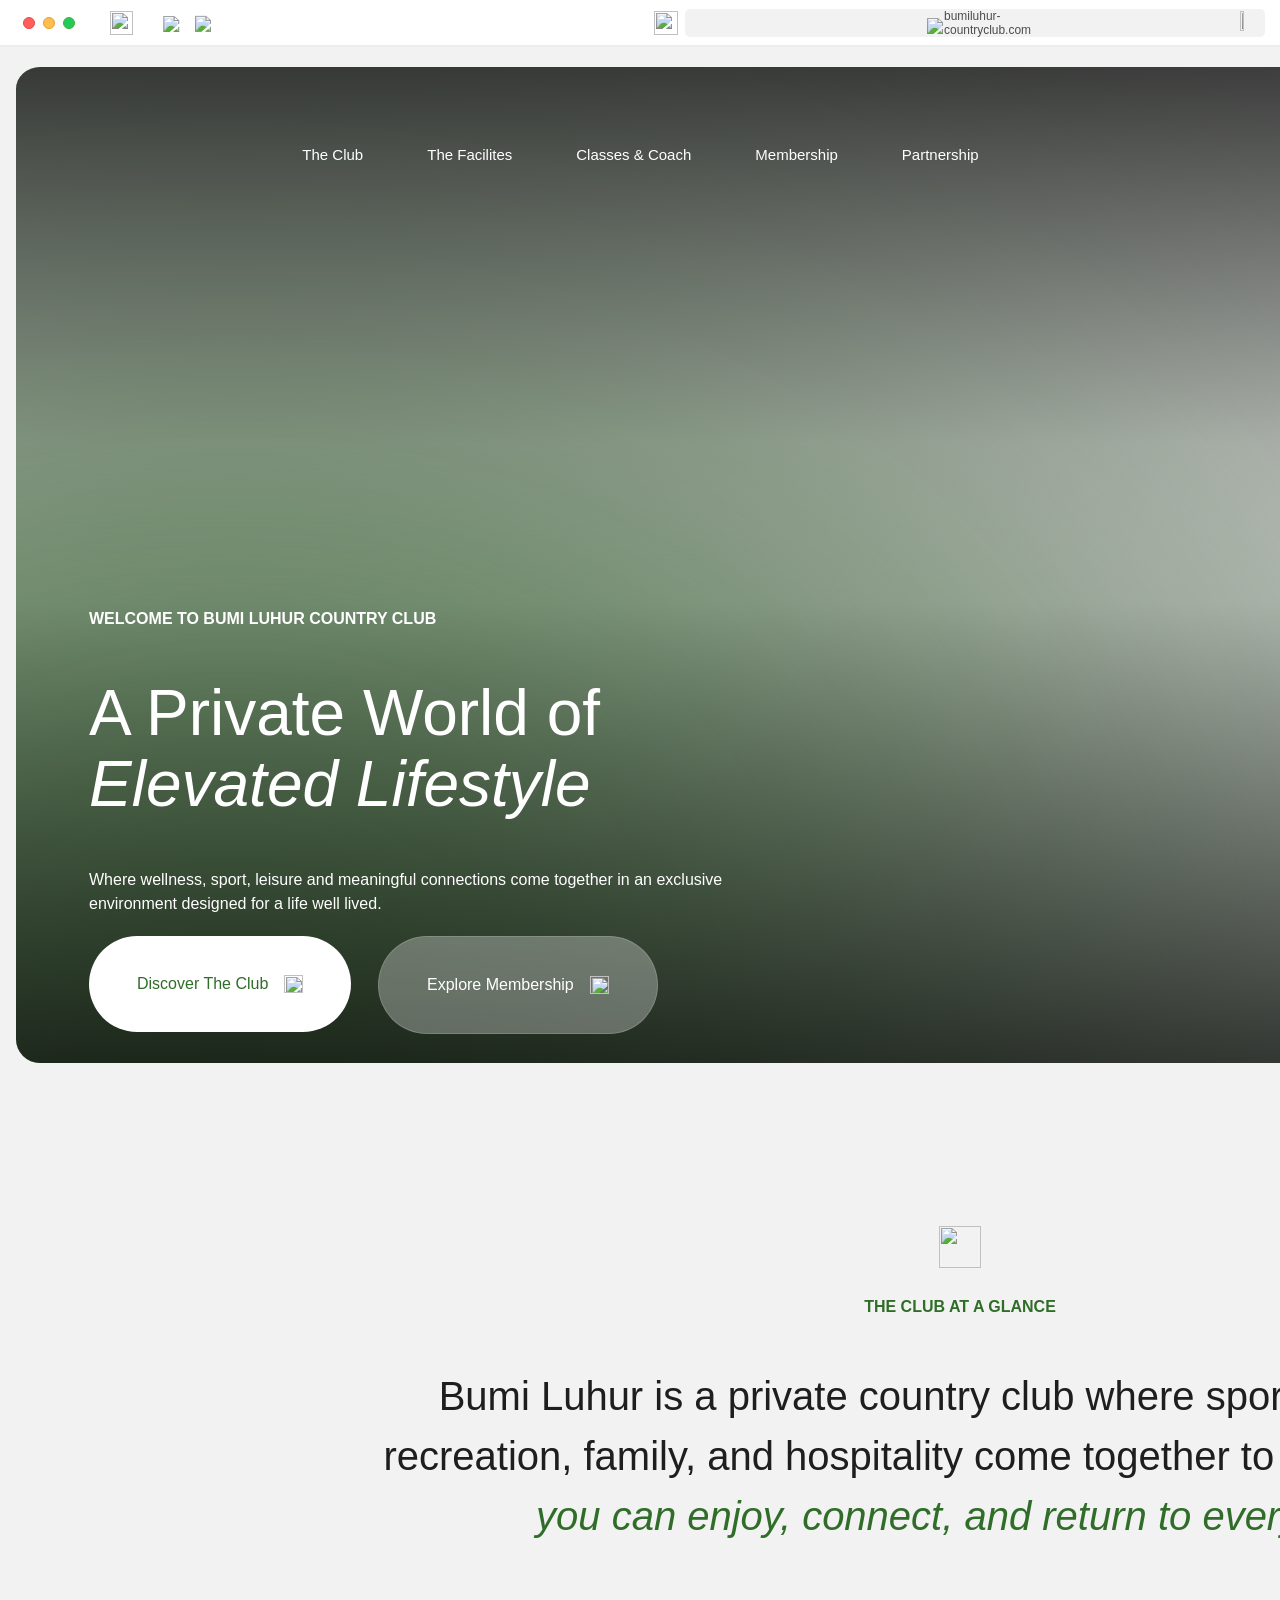
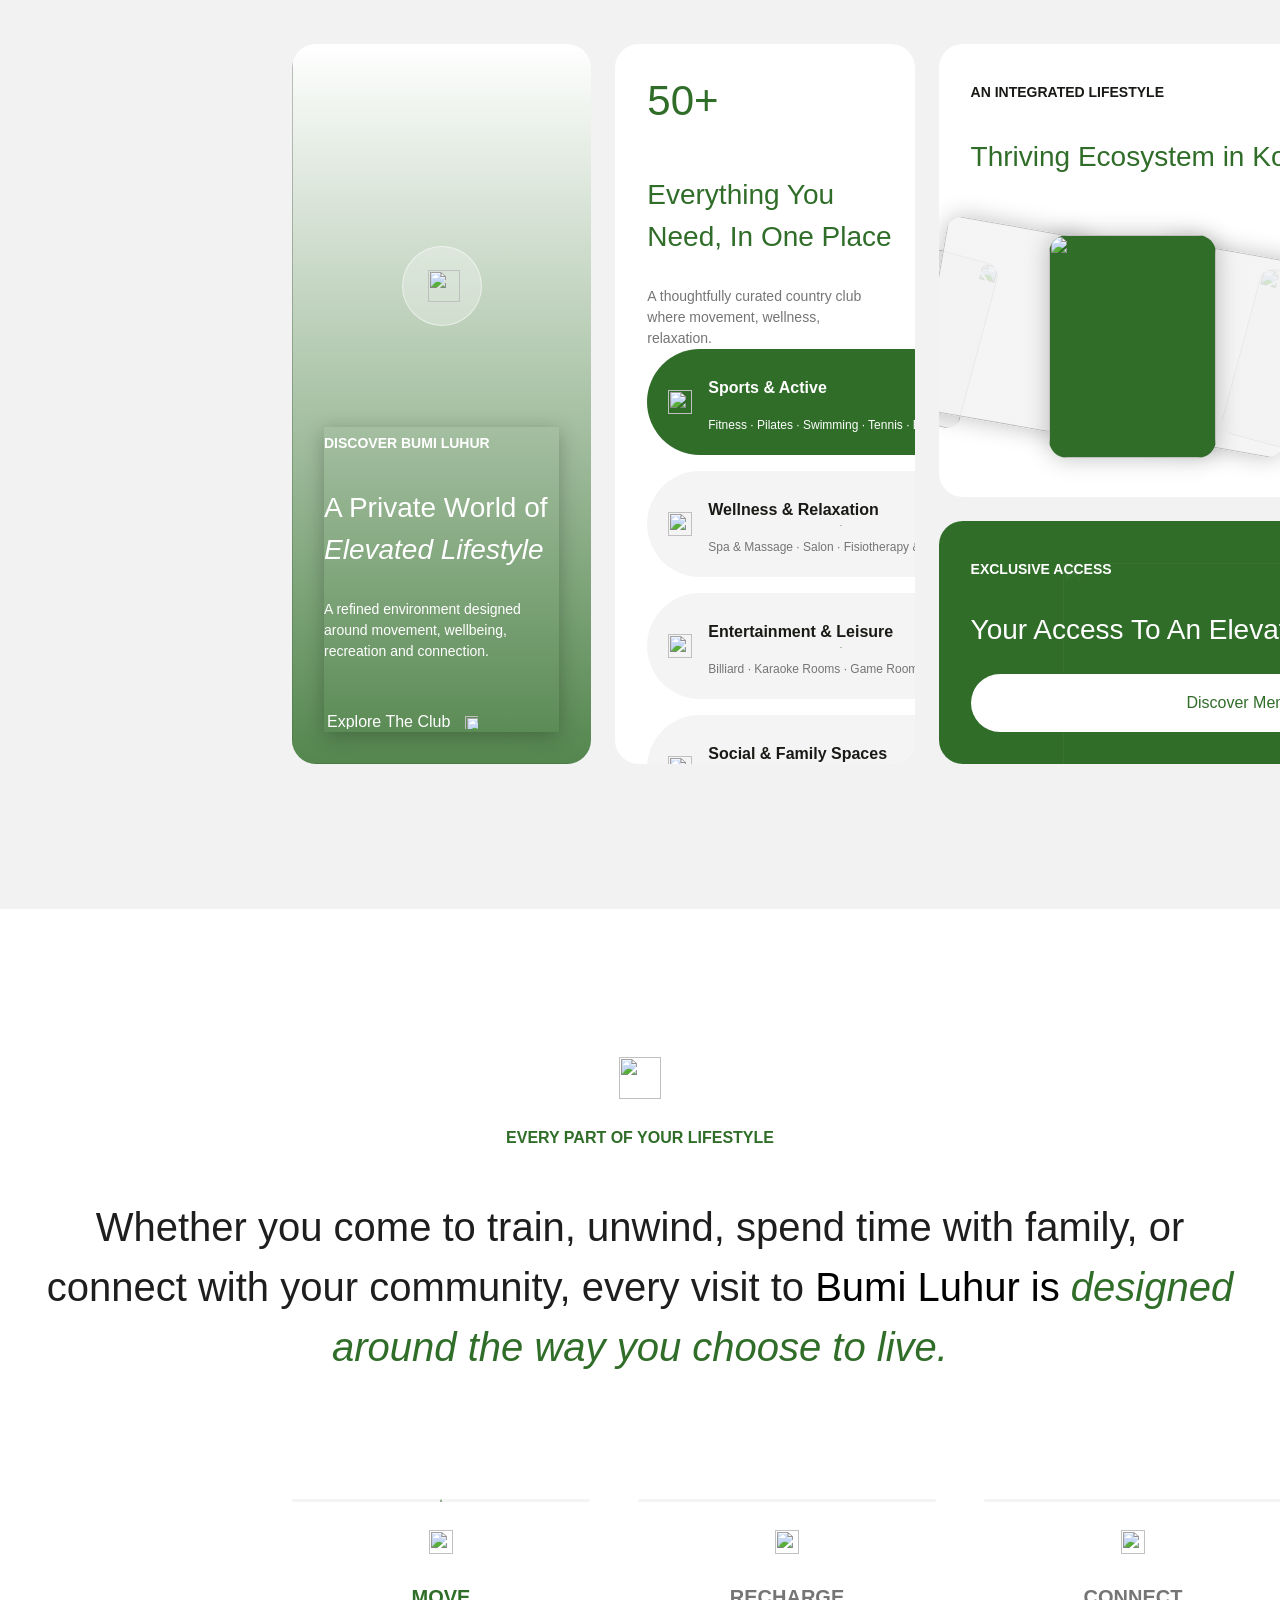
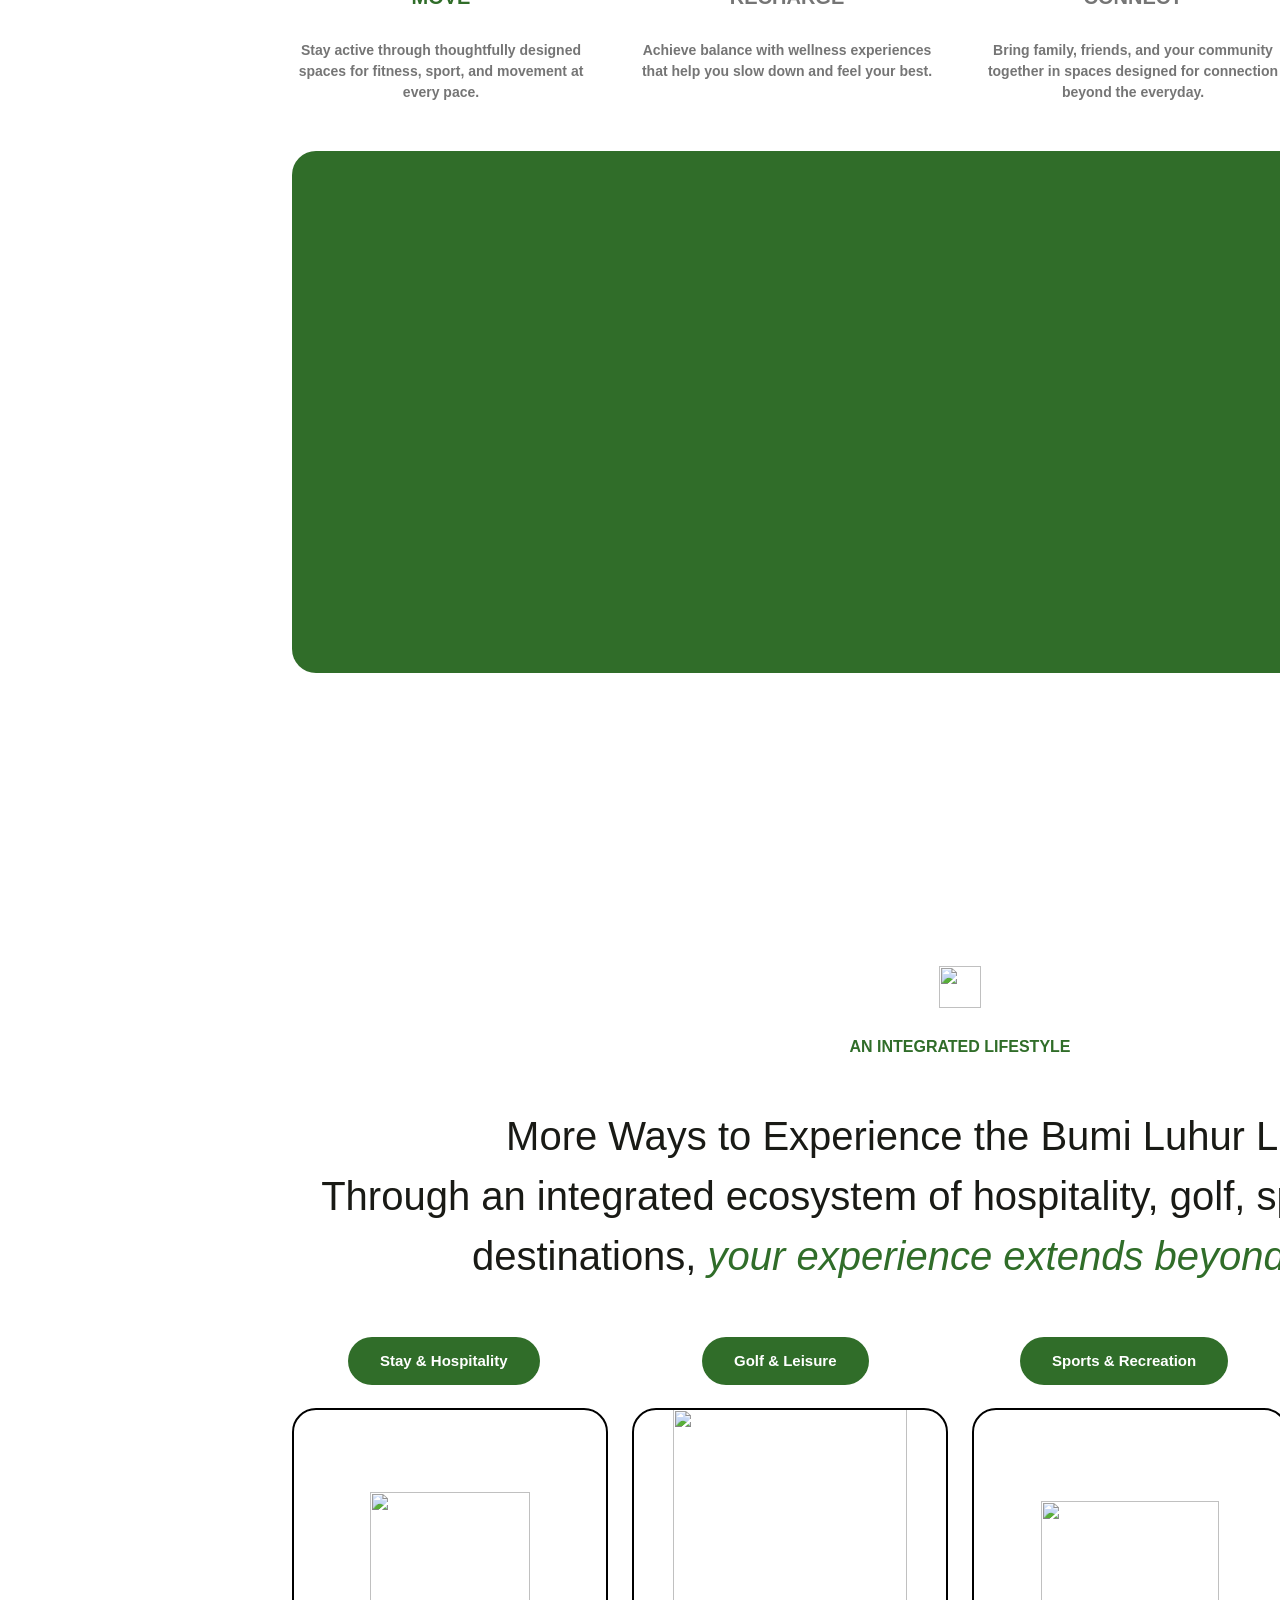
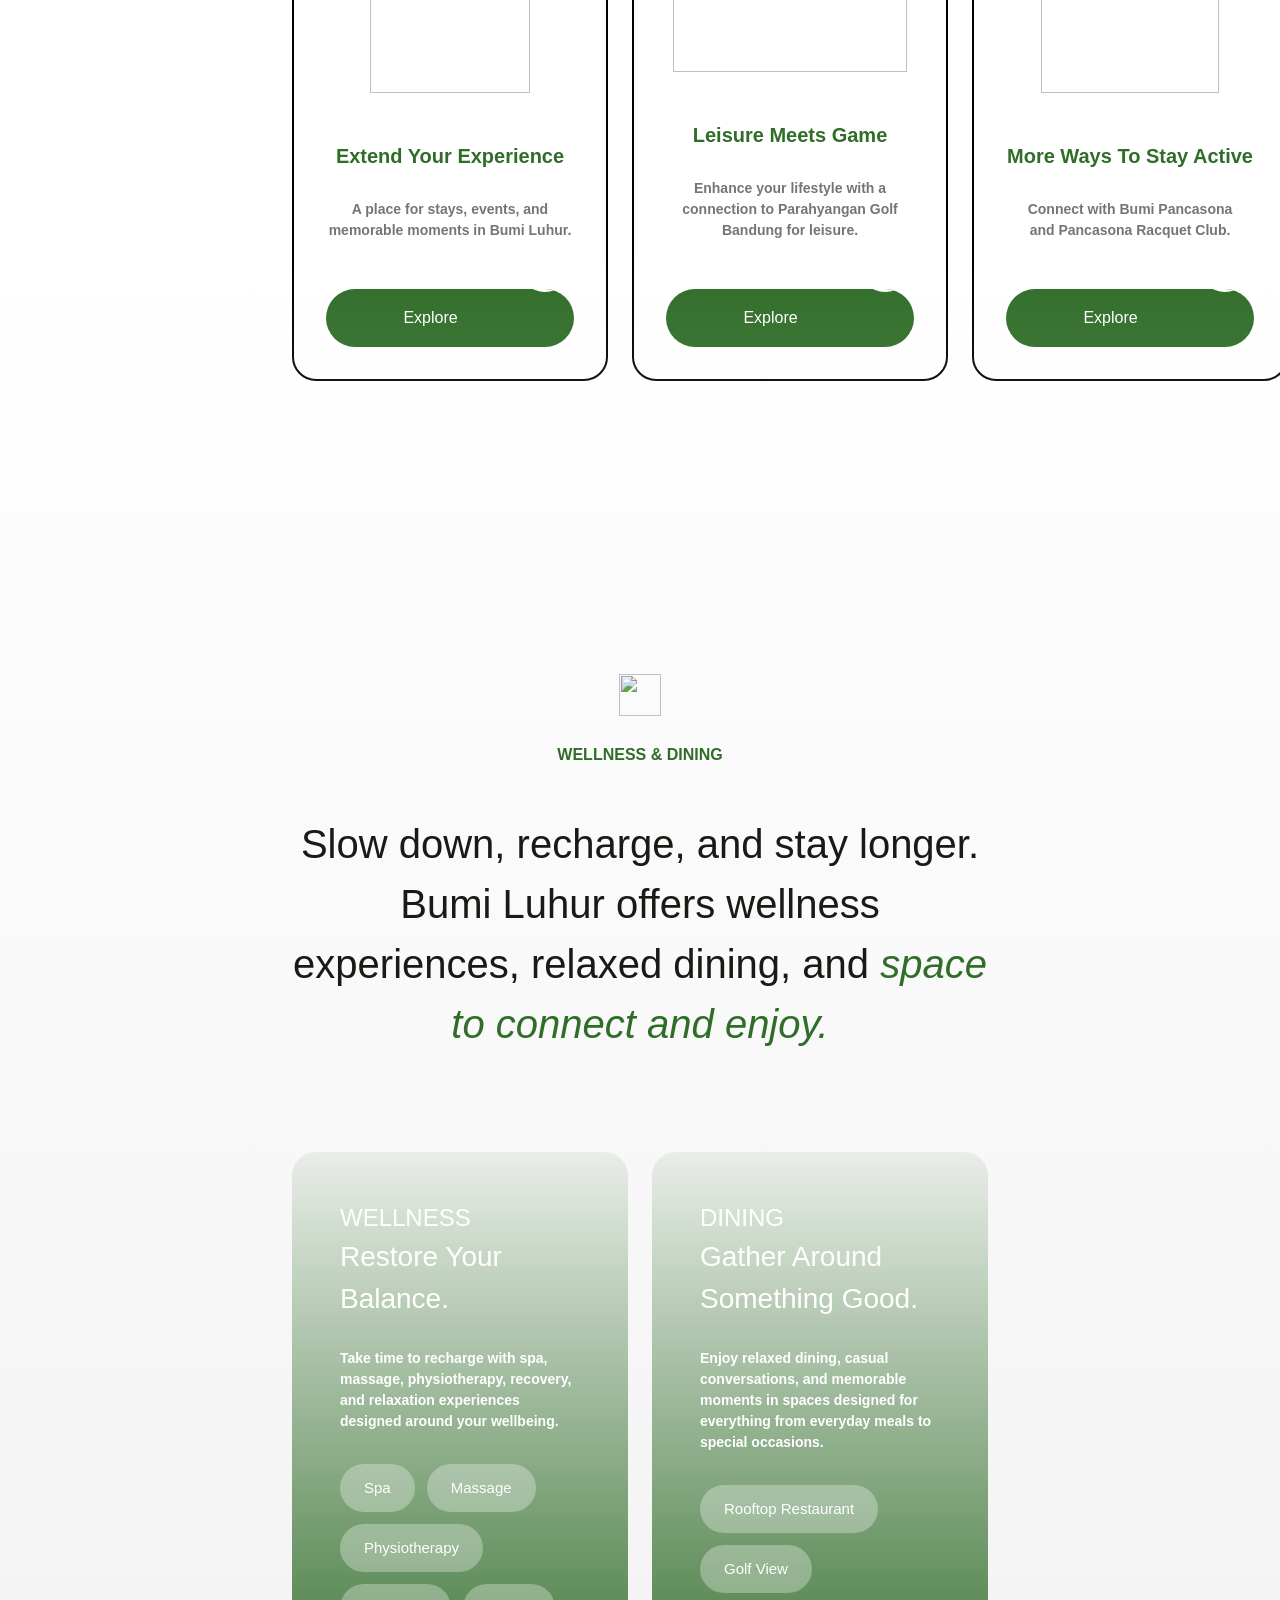
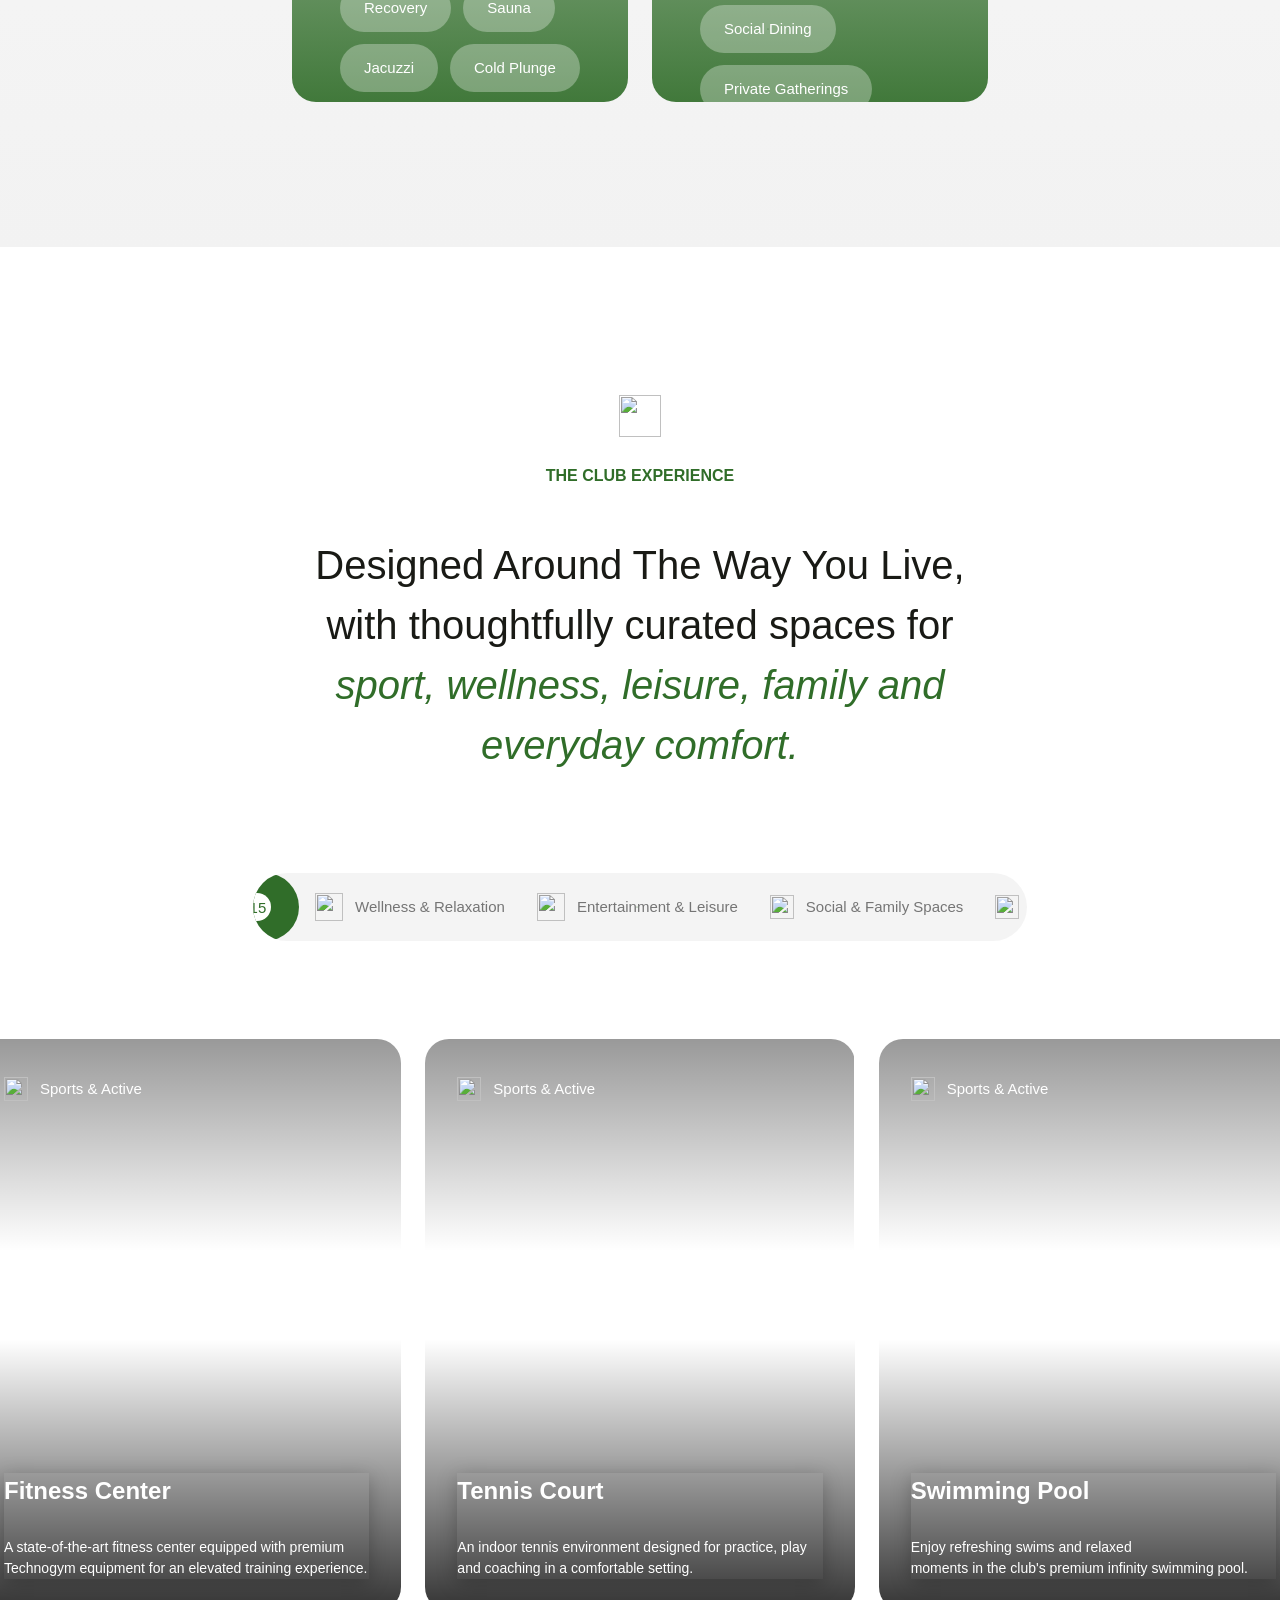
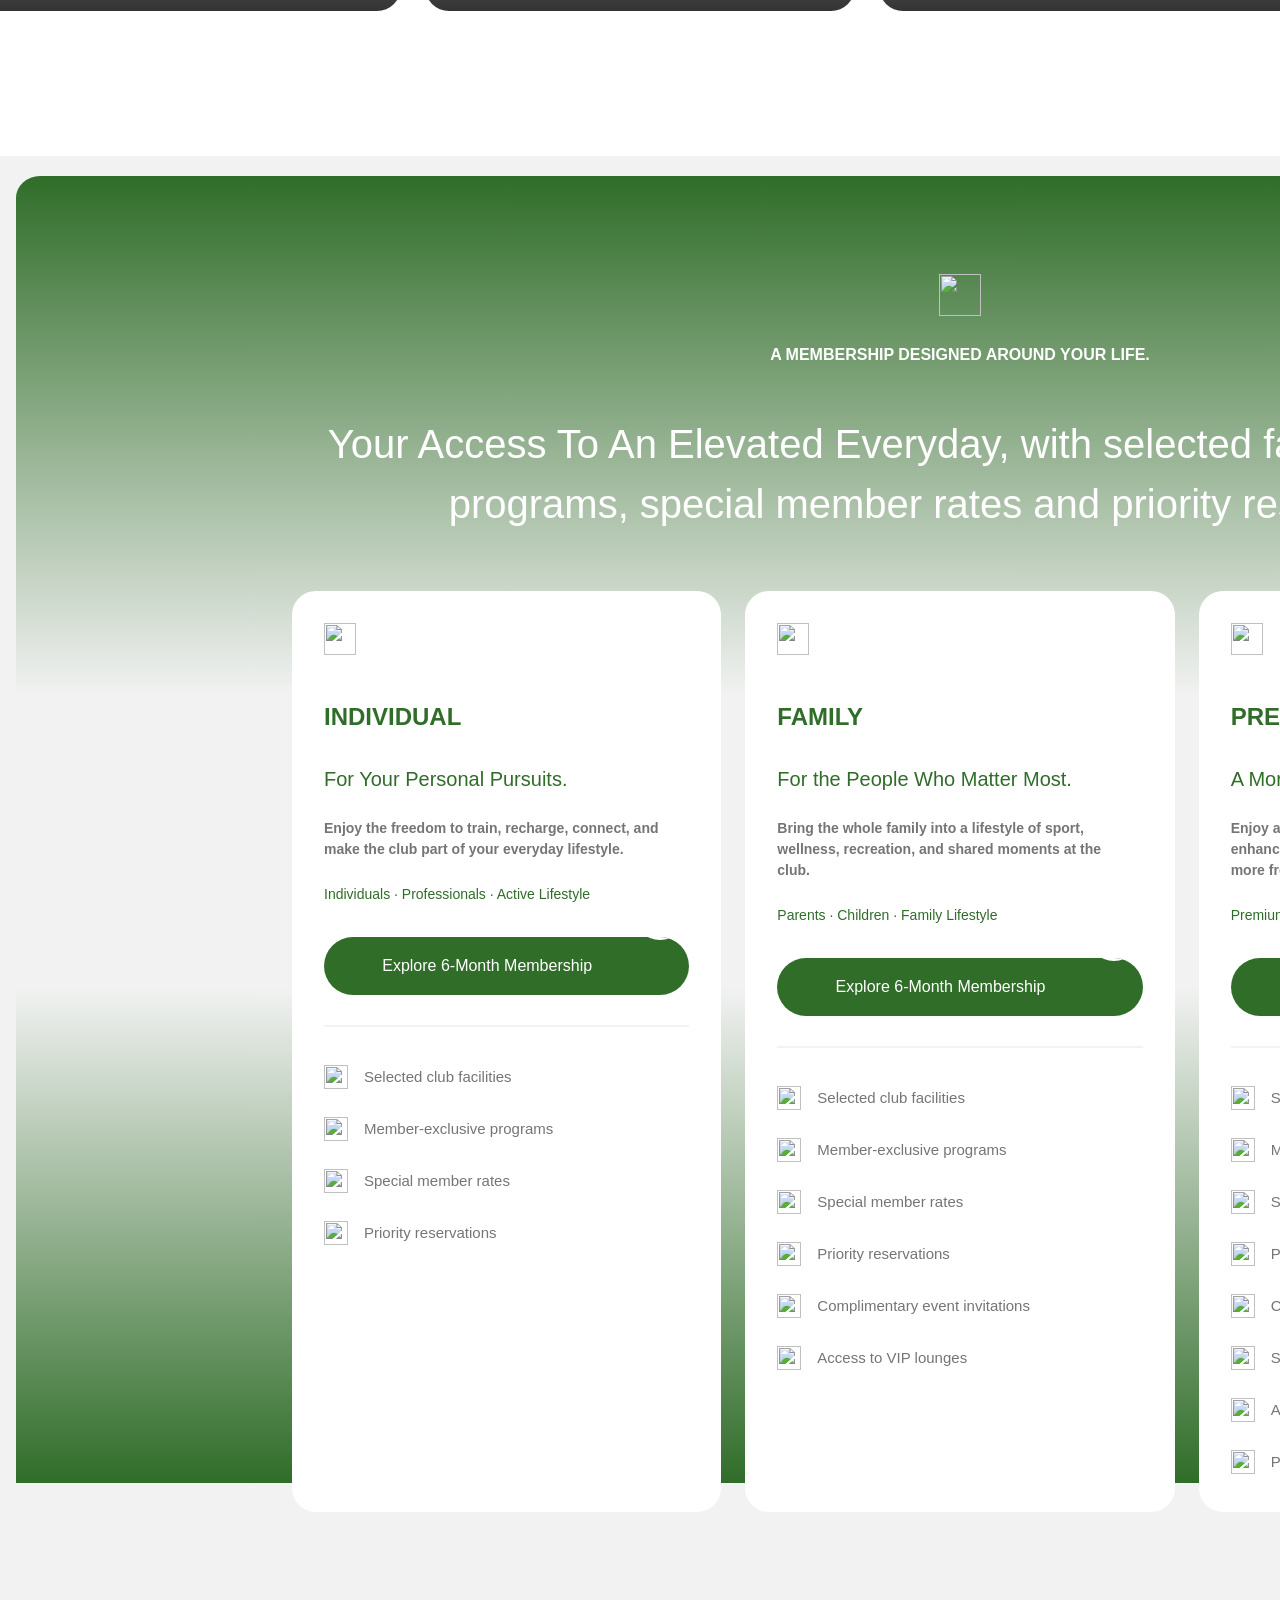
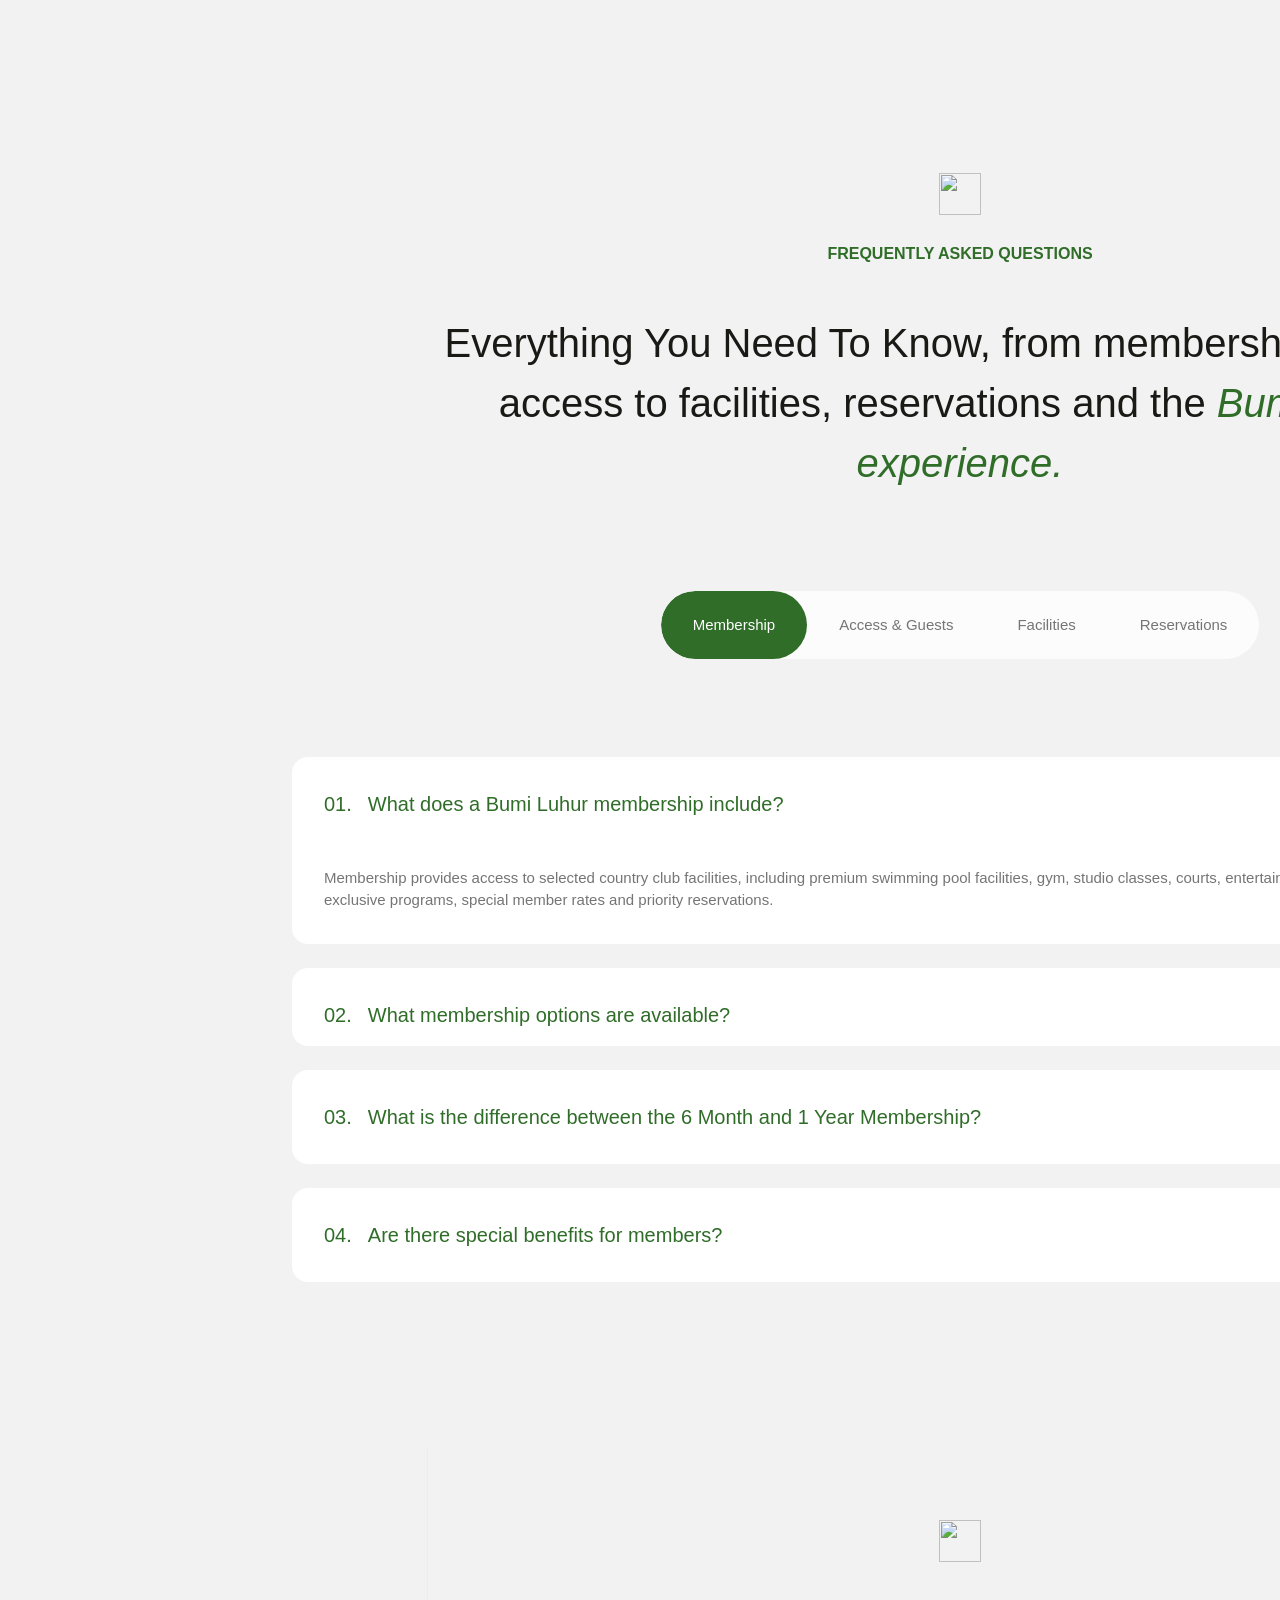
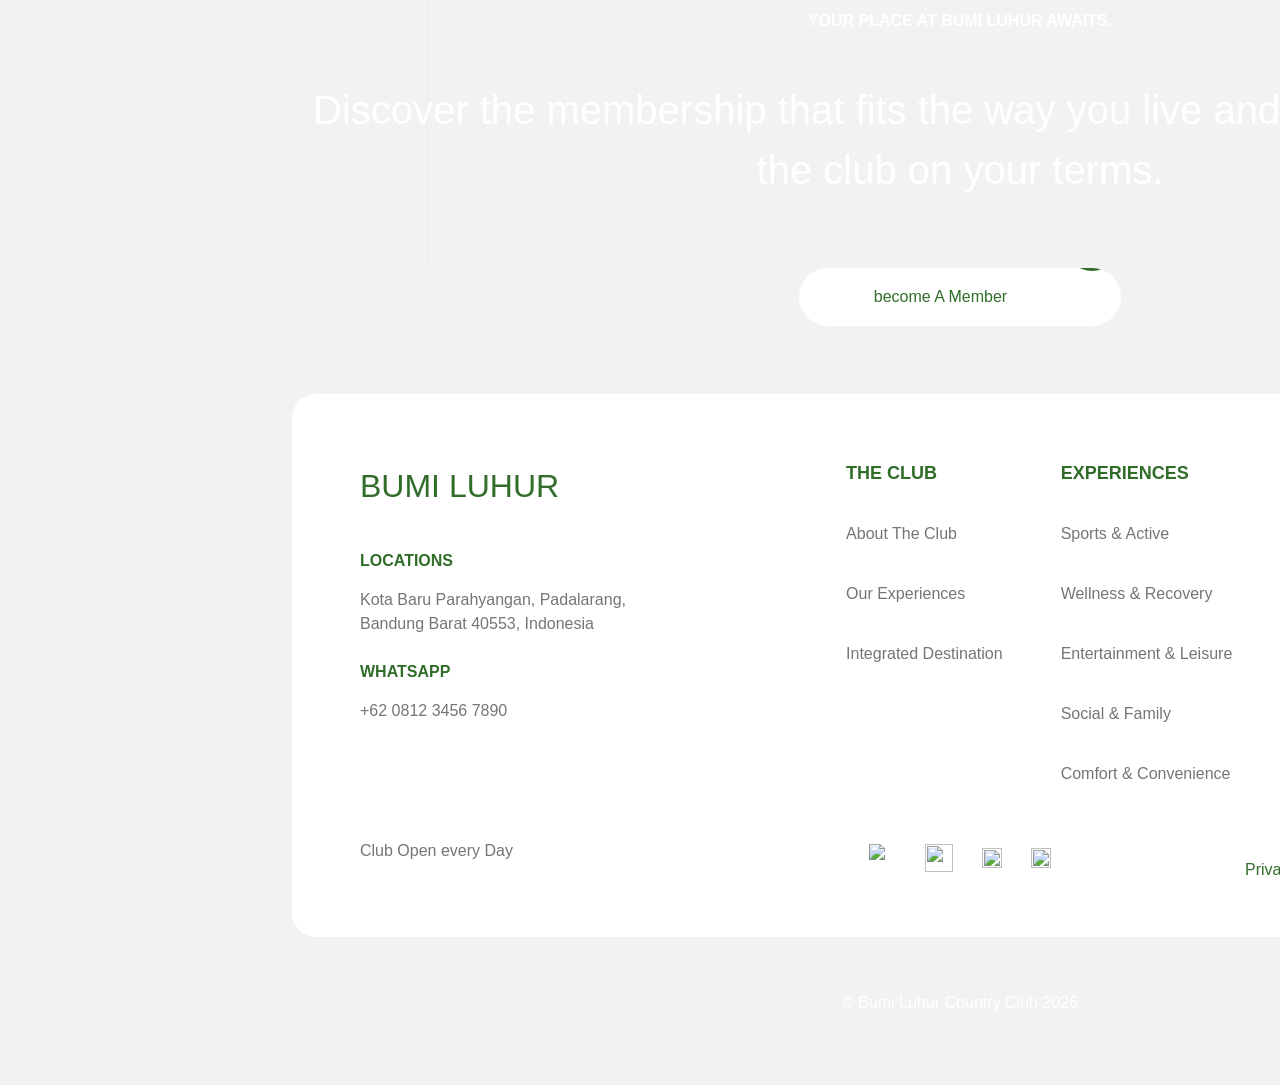
==== index.html @ 50e2efd2 "Bumi Luhur Country Club V1" ====
<!DOCTYPE html>
<html lang="en">
<head>
  <meta charset="UTF-8">
  <meta http-equiv="X-UA-Compatible" content="IE=edge">
  <meta name="viewport" content="width=device-width, initial-scale=1.0">
  <link rel="stylesheet" href="./vars.css">
  <link rel="stylesheet" href="./style.css">
  
  
  <style>
   a,
   button,
   input,
   select,
   h1,
   h2,
   h3,
   h4,
   h5,
   * {
       box-sizing: border-box;
       margin: 0;
       padding: 0;
       border: none;
       text-decoration: none;
       background: none;
   
       -webkit-font-smoothing: antialiased;
   }
   
   menu, ol, ul {
       list-style-type: none;
       margin: 0;
       padding: 0;
   }
   </style>
  <title>Document</title>
</head>
<body>
  <div class="bumi-luhur-country-club">
    <div class="safari-home-dark">
      <div class="safari-container"></div>
      <img class="icon" src="icon0.svg" />
      <img class="icon2" src="icon1.svg" />
      <img class="icon3" src="icon2.svg" />
      <img class="icon4" src="icon3.svg" />
      <div class="back-button">
        <div class="ellipse-8"></div>
        <div class="ellipse-9"></div>
        <div class="ellipse-10"></div>
      </div>
      <div class="arrows">
        <div class="arrow-left">
          <img class="arrow-left2" src="arrow-left1.svg" />
        </div>
        <div class="arrow-right">
          <img class="arrow-right2" src="arrow-right1.svg" />
        </div>
      </div>
      <img class="icon5" src="icon4.svg" />
      <div class="home-search-box">
        <div class="rectangle-7"></div>
        <img class="refresh" src="refresh0.svg" />
        <div class="search-box">
          <div class="secure-icons">
            <img class="icon6" src="icon5.svg" />
          </div>
          <div class="dribbble-com">teamsproject.com</div>
        </div>
      </div>
    </div>
    <div class="hero-section">
      <div
        class="hero-section2"
        style="
          background: url(hero-section1.png) center;
          background-size: cover;
          background-repeat: no-repeat;
        "
      >
        <div class="ellipse-6"></div>
        <div class="rectangle-1000001687"></div>
        <div class="rectangle-1000001688"></div>
        <div class="frame-1321315670">
          <div class="welcome-to-bumi-luhur-country-club">
            WELCOME TO BUMI LUHUR COUNTRY CLUB
          </div>
          <div class="a-private-world-of-elevated-lifestyle">
            <span>
              <span class="a-private-world-of-elevated-lifestyle-span">
                A Private World of
              </span>
              <span class="a-private-world-of-elevated-lifestyle-span2">
                Elevated Lifestyle
              </span>
            </span>
          </div>
          <div
            class="where-wellness-sport-leisure-and-meaningful-connections-come-together-in-an-exclusive-environment-designed-for-a-life-well-lived"
          >
            Where wellness, sport, leisure and meaningful connections come
            together in an exclusive environment designed for a life well lived.
          </div>
        </div>
        <div class="frame-1321315742">
          <div class="discover-the-club">Discover The Club</div>
          <div class="frame-1321315803">
            <img class="frame-1321315265" src="frame-13213152650.svg" />
          </div>
        </div>
        <div class="frame-1321315743">
          <div class="explore-membership">Explore Membership</div>
          <div class="frame-1321315803">
            <img class="frame-13213152652" src="frame-13213152651.svg" />
          </div>
        </div>
        <div class="frame-1321315797">
          <div class="frame-1321315411">
            <img class="frame-13213152653" src="frame-13213152652.svg" />
          </div>
          <div class="frame-1321315796">
            <img class="frame-13213152654" src="frame-13213152653.svg" />
          </div>
        </div>
      </div>
    </div>
    <div class="hero-section3">
      <div class="frame-13213156702">
        <div class="frame-2147237620">
          <img class="union" src="union0.svg" />
          <div class="the-club-at-a-glance">THE CLUB AT A GLANCE</div>
        </div>
        <div
          class="bumi-luhur-is-a-private-country-club-where-sport-wellness-recreation-family-and-hospitality-come-together-to-create-a-place-you-can-enjoy-connect-and-return-to-every-day"
        >
          <span>
            <span
              class="bumi-luhur-is-a-private-country-club-where-sport-wellness-recreation-family-and-hospitality-come-together-to-create-a-place-you-can-enjoy-connect-and-return-to-every-day-span"
            >
              Bumi Luhur is a private country club where sport, wellness,
              recreation, family, and hospitality come together to create a
            </span>
            <span
              class="bumi-luhur-is-a-private-country-club-where-sport-wellness-recreation-family-and-hospitality-come-together-to-create-a-place-you-can-enjoy-connect-and-return-to-every-day-span2"
            >
              place you can enjoy, connect, and return to every day.
            </span>
          </span>
        </div>
      </div>
      <div class="frame-2147237621">
        <div class="frame-1321315790">
          <img
            class="gemini-generated-image-um-8-g-4-oum-8-g-4-oum-8-g-1"
            src="gemini-generated-image-um-8-g-4-oum-8-g-4-oum-8-g-10.png"
          />
          <div class="rectangle-10000016872"></div>
          <div class="frame-1321315802">
            <img
              class="bold-video-audio-sound-play"
              src="bold-video-audio-sound-play0.svg"
            />
          </div>
          <div class="frame-1321315798">
            <div class="discover-bumi-luhur">DISCOVER BUMI LUHUR</div>
            <div class="a-private-world-of-elevated-lifestyle2">
              <span>
                <span class="a-private-world-of-elevated-lifestyle-2-span">
                  A Private World of
                  <br />
                </span>
                <span class="a-private-world-of-elevated-lifestyle-2-span2">
                  Elevated Lifestyle
                </span>
              </span>
            </div>
            <div
              class="a-refined-environment-designed-around-movement-wellbeing-recreation-and-connection"
            >
              A refined environment designed around movement, wellbeing,
              recreation and connection.
            </div>
            <div class="btn-hero-primary">
              <div class="explore-the-club">Explore The Club</div>
              <div class="frame-13213158032">
                <img class="frame-13213152655" src="frame-13213152654.svg" />
              </div>
            </div>
          </div>
        </div>
        <div class="frame-1321315805">
          <div class="frame-2147237624">
            <div class="_50">50+</div>
            <div class="frame-13213157982">
              <div class="everything-you-need-in-one-place">
                Everything You Need, In One Place
              </div>
              <div
                class="a-thoughtfully-curated-country-club-where-movement-wellness-relaxation"
              >
                A thoughtfully curated country club where movement, wellness,
                relaxation.
              </div>
            </div>
          </div>
          <div class="frame-2147237623">
            <div class="frame-1321315809">
              <div class="ellipse-1"></div>
              <img class="fitness" src="fitness0.svg" />
              <div class="frame-1321315807">
                <div class="sports-active">Sports &amp; Active</div>
                <div class="fitness-pilates-swimming-tennis-badminton-basketball">
                  Fitness · Pilates · Swimming · Tennis · Badminton · Basketball
                </div>
              </div>
              <img class="frame-13213152656" src="frame-13213152655.svg" />
            </div>
            <div class="frame-1321315810">
              <div class="ellipse-12"></div>
              <img
                class="material-symbols-spa-rounded"
                src="material-symbols-spa-rounded0.svg"
              />
              <div class="frame-1321315807">
                <div class="wellness-relaxation">Wellness &amp; Relaxation</div>
                <div
                  class="spa-massage-salon-fisiotherapy-recovery-center-exclusive-locker-lounge-sauna-jacuzzi-cold-plunge"
                >
                  Spa &amp; Massage · Salon · Fisiotherapy &amp; Recovery Center ·
                  Exclusive Locker Lounge · Sauna · Jacuzzi · Cold Plunge
                </div>
              </div>
              <img class="frame-13213152657" src="frame-13213152656.svg" />
            </div>
            <div class="frame-1321315811">
              <div class="ellipse-12"></div>
              <img
                class="frame-1321315811-property-1-bold-property-2-electronic-devices-property-3-property-33"
                src="frame-1321315811-property-1-bold-property-2-electronic-devices-property-3-property-330.svg"
              />
              <div class="frame-1321315807">
                <div class="entertainment-leisure">
                  Entertainment &amp; Leisure
                </div>
                <div class="billiard-karaoke-rooms-game-room-library">
                  Billiard · Karaoke Rooms · Game Room · Library
                </div>
              </div>
              <img class="frame-13213152658" src="frame-13213152657.svg" />
            </div>
            <div class="frame-1321315812">
              <div class="ellipse-12"></div>
              <img class="vuesax-bold-people" src="vuesax-bold-people0.svg" />
              <div class="frame-1321315807">
                <div class="social-family-spaces">Social &amp; Family Spaces</div>
                <div
                  class="rooftop-restaurant-with-golf-view-multi-function-room-outdoor-garden-playground-kids-club-featuring-kids-gym-and-playroom"
                >
                  Rooftop Restaurant with Golf View · Multi-Function Room ·
                  Outdoor Garden Playground &amp; Kids Club, featuring Kids Gym
                  and Playroom.
                </div>
              </div>
              <img class="frame-13213152659" src="frame-13213152658.svg" />
            </div>
            <div class="frame-1321315813">
              <div class="ellipse-12"></div>
              <img
                class="frame-1321315813-property-1-bold-property-2-transport-parts-service-property-3-property-33"
                src="frame-1321315813-property-1-bold-property-2-transport-parts-service-property-3-property-330.svg"
              />
              <div class="frame-1321315807">
                <div class="comfort-convenience">Comfort &amp; Convenience</div>
                <div
                  class="ev-charging-station-integrated-experience-with-mason-pine-hotel-parahyangan-golf-bumi-pancasona-sports-club"
                >
                  EV Charging Station · Integrated Experience with Mason Pine
                  Hotel, Parahyangan Golf &amp; Bumi Pancasona Sports Club
                </div>
              </div>
              <img class="frame-132131526510" src="frame-13213152659.svg" />
            </div>
          </div>
        </div>
        <div class="frame-2147237622">
          <div class="frame-1321315806">
            <div class="frame-13213157982">
              <div class="an-integrated-lifestyle">AN INTEGRATED LIFESTYLE</div>
              <div class="thriving-ecosystem-in-kota-baru-parahyangan">
                Thriving Ecosystem in Kota Baru Parahyangan
              </div>
            </div>
            <div class="group-4">
              <img class="frame-2147237666" src="frame-21472376660.png" />
              <img class="frame-2147237667" src="frame-21472376670.png" />
              <img class="frame-2147237663" src="frame-21472376630.png" />
              <img class="frame-2147237662" src="frame-21472376620.png" />
              <img class="frame-2147237661" src="frame-21472376610.png" />
              <img class="frame-2147237660" src="frame-21472376600.png" />
              <img class="frame-2147237659" src="frame-21472376590.png" />
            </div>
          </div>
          <div class="frame-13213158072">
            <div class="frame-13213157983">
              <img class="union2" src="union1.svg" />
              <div class="exclusive-access">EXCLUSIVE ACCESS</div>
              <div class="your-access-to-an-elevated-everyday">
                Your Access To An Elevated Everyday
              </div>
            </div>
            <div class="frame-2147237631">
              <div class="discover-membership">Discover Membership</div>
              <div class="frame-13213154112">
                <img class="frame-132131526511" src="frame-132131526510.svg" />
              </div>
            </div>
          </div>
        </div>
      </div>
    </div>
    <div class="hero-section4">
      <div class="frame-13213156702">
        <div class="frame-2147237620">
          <img class="union3" src="union2.svg" />
          <div class="every-part-of-your-lifestyle">
            Every Part of Your Lifestyle
          </div>
        </div>
        <div
          class="whether-you-come-to-train-unwind-spend-time-with-family-or-connect-with-your-community-every-visit-to-bumi-luhur-is-designed-around-the-way-you-choose-to-live"
        >
          <span>
            <span
              class="whether-you-come-to-train-unwind-spend-time-with-family-or-connect-with-your-community-every-visit-to-bumi-luhur-is-designed-around-the-way-you-choose-to-live-span"
            >
              Whether you come to train, unwind, spend time with family, or
              connect with your community, every visit to
            </span>
            <span
              class="whether-you-come-to-train-unwind-spend-time-with-family-or-connect-with-your-community-every-visit-to-bumi-luhur-is-designed-around-the-way-you-choose-to-live-span2"
            >
              Bumi Luhur is
            </span>
            <span
              class="whether-you-come-to-train-unwind-spend-time-with-family-or-connect-with-your-community-every-visit-to-bumi-luhur-is-designed-around-the-way-you-choose-to-live-span3"
            >
              designed around the way you choose to live.
            </span>
          </span>
        </div>
      </div>
      <div class="frame-2147237638">
        <div class="frame-2147237635">
          <div class="frame-13213157984">
            <div class="frame-2147237634">
              <div class="rectangle-1000001689"></div>
            </div>
            <img class="fitness2" src="fitness1.svg" />
            <div class="move">MOVE</div>
            <div
              class="stay-active-through-thoughtfully-designed-spaces-for-fitness-sport-and-movement-at-every-pace"
            >
              Stay active through thoughtfully designed spaces for fitness, sport,
              and movement at every pace.
            </div>
          </div>
          <div class="frame-21472376382">
            <div class="frame-2147237634">
              <div class="rectangle-10000016892"></div>
            </div>
            <img class="meditation" src="meditation0.svg" />
            <div class="recharge">RECHARGE</div>
            <div
              class="achieve-balance-with-wellness-experiences-that-help-you-slow-down-and-feel-your-best"
            >
              Achieve balance with wellness experiences that help you slow down
              and feel your best.
            </div>
          </div>
          <div class="frame-2147237640">
            <div class="frame-2147237634">
              <div class="rectangle-10000016892"></div>
            </div>
            <img class="vuesax-bold-people2" src="vuesax-bold-people1.svg" />
            <div class="connect">CONNECT</div>
            <div
              class="bring-family-friends-and-your-community-together-in-spaces-designed-for-connection-beyond-the-everyday"
            >
              Bring family, friends, and your community together in spaces
              designed for connection beyond the everyday.
            </div>
          </div>
          <div class="frame-2147237639">
            <div class="frame-2147237634">
              <div class="rectangle-10000016892"></div>
            </div>
            <img
              class="bold-faces-emotions-stickers-smile-circle"
              src="bold-faces-emotions-stickers-smile-circle0.svg"
            />
            <div class="enjoy">ENJOY</div>
            <div
              class="from-dining-and-entertainment-to-relaxed-social-spaces-every-visit-offers-another-reason-to-stay-a-little-longer"
            >
              From dining and entertainment to relaxed social spaces, every visit
              offers another reason to stay a little longer.
            </div>
          </div>
        </div>
        <div class="frame-2147237669">
          <img class="group-5" src="group-50.svg" />
        </div>
      </div>
    </div>
    <div class="hero-section5">
      <div class="frame-13213156702">
        <div class="frame-2147237620">
          <img class="union4" src="union3.svg" />
          <div class="an-integrated-lifestyle2">AN INTEGRATED LIFESTYLE</div>
        </div>
        <div
          class="more-ways-to-experience-the-bumi-luhur-lifestyle-through-an-integrated-ecosystem-of-hospitality-golf-sports-and-lifestyle-destinations-your-experience-extends-beyond-the-club"
        >
          <span>
            <span
              class="more-ways-to-experience-the-bumi-luhur-lifestyle-through-an-integrated-ecosystem-of-hospitality-golf-sports-and-lifestyle-destinations-your-experience-extends-beyond-the-club-span"
            >
              More Ways to Experience the Bumi Luhur Lifestyle.
              <br />
              Through an integrated ecosystem of hospitality, golf, sports, and
              lifestyle destinations,
            </span>
            <span
              class="more-ways-to-experience-the-bumi-luhur-lifestyle-through-an-integrated-ecosystem-of-hospitality-golf-sports-and-lifestyle-destinations-your-experience-extends-beyond-the-club-span2"
            >
              your experience extends beyond the club.
            </span>
          </span>
        </div>
      </div>
      <div class="frame-21472376392">
        <div
          class="frame-13213158052"
          style="
            background: url(frame-13213158051.png) center;
            background-size: cover;
            background-repeat: no-repeat;
          "
        >
          <img class="image-7" src="image-70.png" />
          <div class="frame-13213157985">
            <div class="extend-your-experience">Extend Your Experience</div>
            <div
              class="a-place-for-stays-events-and-memorable-moments-in-bumi-luhur"
            >
              A place for stays, events, and memorable moments in Bumi Luhur.
            </div>
          </div>
          <div class="frame-21472376312">
            <div class="explore">Explore</div>
            <div class="frame-13213154113">
              <img class="frame-132131526512" src="frame-132131526511.svg" />
            </div>
          </div>
        </div>
        <div
          class="frame-13213158052"
          style="
            background: url(frame-13213158052.png) center;
            background-size: cover;
            background-repeat: no-repeat;
          "
        >
          <img class="image-8" src="image-80.png" />
          <div class="frame-13213157985">
            <div class="leisure-meets-game">Leisure Meets Game</div>
            <div
              class="enhance-your-lifestyle-with-a-connection-to-parahyangan-golf-bandung-for-leisure"
            >
              Enhance your lifestyle with a connection to Parahyangan Golf Bandung
              for leisure.
            </div>
          </div>
          <div class="frame-21472376312">
            <div class="explore">Explore</div>
            <div class="frame-13213154113">
              <img class="frame-132131526513" src="frame-132131526512.svg" />
            </div>
          </div>
        </div>
        <div
          class="frame-13213158073"
          style="
            background: url(frame-13213158076.png) center;
            background-size: cover;
            background-repeat: no-repeat;
          "
        >
          <img class="image-9" src="image-90.png" />
          <div class="frame-13213157986">
            <div class="more-ways-to-stay-active">More Ways To Stay Active</div>
            <div class="connect-with-bumi-pancasona-and-pancasona-racquet-club">
              Connect with Bumi Pancasona and Pancasona Racquet Club.
            </div>
          </div>
          <div class="frame-21472376312">
            <div class="explore">Explore</div>
            <div class="frame-13213154113">
              <img class="frame-132131526514" src="frame-132131526513.svg" />
            </div>
          </div>
        </div>
        <div
          class="frame-13213158062"
          style="
            background: url(frame-13213158061.png) center;
            background-size: cover;
            background-repeat: no-repeat;
          "
        >
          <img class="image-10" src="image-100.png" />
          <div class="frame-13213157985">
            <div class="extend-your-experience">Extend Your Experience</div>
            <div
              class="a-place-for-stays-events-meetings-and-memorable-moments-in-bumi-luhur"
            >
              A place for stays, events, meetings, and memorable moments in Bumi
              Luhur.
            </div>
          </div>
          <div class="frame-21472376312">
            <div class="explore">Explore</div>
            <div class="frame-13213154113">
              <img class="frame-132131526515" src="frame-132131526514.svg" />
            </div>
          </div>
        </div>
      </div>
      <div class="frame-1321315800">
        <div class="ellipse-13"></div>
        <div class="stay-hospitality">Stay &amp; Hospitality</div>
      </div>
      <div class="frame-21472376402">
        <div class="ellipse-13"></div>
        <div class="golf-leisure">Golf &amp; Leisure</div>
      </div>
      <div class="frame-2147237641">
        <div class="ellipse-13"></div>
        <div class="sports-recreation">Sports &amp; Recreation</div>
      </div>
      <div class="frame-2147237642">
        <div class="ellipse-13"></div>
        <div class="lifestyle-entertainment">Lifestyle &amp; Entertainment</div>
      </div>
    </div>
    <div class="hero-section6">
      <div class="rectangle-1000001681"></div>
      <div class="frame-1321315818">
        <div class="frame-2147237620">
          <img class="union5" src="union4.svg" />
          <div class="wellness-dining">WELLNESS &amp; DINING</div>
        </div>
        <div
          class="slow-down-recharge-and-stay-longer-bumi-luhur-offers-wellness-experiences-relaxed-dining-and-space-to-connect-and-enjoy"
        >
          <span>
            <span
              class="slow-down-recharge-and-stay-longer-bumi-luhur-offers-wellness-experiences-relaxed-dining-and-space-to-connect-and-enjoy-span"
            >
              Slow down, recharge, and stay longer. Bumi Luhur offers wellness
              experiences, relaxed dining, and
            </span>
            <span
              class="slow-down-recharge-and-stay-longer-bumi-luhur-offers-wellness-experiences-relaxed-dining-and-space-to-connect-and-enjoy-span2"
            >
              space to connect and enjoy.
            </span>
          </span>
        </div>
      </div>
      <div class="frame-2147237670">
        <div
          class="frame-13213158053"
          style="
            background: url(frame-13213158053.png) center;
            background-size: cover;
            background-repeat: no-repeat;
          "
        >
          <div class="rectangle-10000016873"></div>
          <div class="wellness">WELLNESS</div>
          <div class="frame-2147237676">
            <div class="frame-13213157982">
              <div class="restore-your-balance">Restore Your Balance.</div>
              <div
                class="take-time-to-recharge-with-spa-massage-physiotherapy-recovery-and-relaxation-experiences-designed-around-your-wellbeing"
              >
                Take time to recharge with spa, massage, physiotherapy, recovery,
                and relaxation experiences designed around your wellbeing.
              </div>
            </div>
            <div class="frame-2147237675">
              <div class="frame-13213158002">
                <div class="ellipse-13"></div>
                <div class="spa">Spa</div>
              </div>
              <div class="frame-1321315801">
                <div class="ellipse-13"></div>
                <div class="massage">Massage</div>
              </div>
              <div class="frame-13213158022">
                <div class="ellipse-13"></div>
                <div class="physiotherapy">Physiotherapy</div>
              </div>
              <div class="frame-13213158033">
                <div class="ellipse-13"></div>
                <div class="recovery">Recovery</div>
              </div>
              <div class="frame-1321315804">
                <div class="ellipse-13"></div>
                <div class="sauna">Sauna</div>
              </div>
              <div class="frame-13213158054">
                <div class="ellipse-13"></div>
                <div class="jacuzzi">Jacuzzi</div>
              </div>
              <div class="frame-13213158063">
                <div class="ellipse-13"></div>
                <div class="cold-plunge">Cold Plunge</div>
              </div>
            </div>
          </div>
        </div>
        <div
          class="frame-1321315819"
          style="
            background: url(frame-13213158190.png) center;
            background-size: cover;
            background-repeat: no-repeat;
          "
        >
          <div class="rectangle-10000016873"></div>
          <div class="dining">DINING</div>
          <div class="frame-2147237677">
            <div class="frame-13213157982">
              <div class="gather-around-something-good">
                Gather Around Something Good.
              </div>
              <div
                class="enjoy-relaxed-dining-casual-conversations-and-memorable-moments-in-spaces-designed-for-everything-from-everyday-meals-to-special-occasions"
              >
                Enjoy relaxed dining, casual conversations, and memorable moments
                in spaces designed for everything from everyday meals to special
                occasions.
              </div>
            </div>
            <div class="frame-2147237675">
              <div class="frame-13213158002">
                <div class="ellipse-13"></div>
                <div class="rooftop-restaurant">Rooftop Restaurant</div>
              </div>
              <div class="frame-1321315801">
                <div class="ellipse-13"></div>
                <div class="golf-view">Golf View</div>
              </div>
              <div class="frame-13213158022">
                <div class="ellipse-13"></div>
                <div class="social-dining">Social Dining</div>
              </div>
              <div class="frame-13213158033">
                <div class="ellipse-13"></div>
                <div class="private-gatherings">Private Gatherings</div>
              </div>
            </div>
          </div>
        </div>
      </div>
    </div>
    <div class="hero-section7">
      <div class="frame-1321315818">
        <div class="frame-2147237620">
          <img class="union6" src="union5.svg" />
          <div class="the-club-experience">THE CLUB EXPERIENCE</div>
        </div>
        <div
          class="designed-around-the-way-you-live-with-thoughtfully-curated-spaces-for-sport-wellness-leisure-family-and-everyday-comfort"
        >
          <span>
            <span
              class="designed-around-the-way-you-live-with-thoughtfully-curated-spaces-for-sport-wellness-leisure-family-and-everyday-comfort-span"
            >
              Designed Around The Way You Live, with thoughtfully curated spaces
              for
            </span>
            <span
              class="designed-around-the-way-you-live-with-thoughtfully-curated-spaces-for-sport-wellness-leisure-family-and-everyday-comfort-span2"
            >
              sport, wellness, leisure, family and everyday comfort.
            </span>
          </span>
        </div>
      </div>
      <div class="frame-1321315799">
        <div class="frame-13213158003">
          <div class="ellipse-13"></div>
          <img class="fitness3" src="fitness2.svg" />
          <div class="sports-active2">Sports &amp; Active</div>
          <div class="frame-2147237626">
            <div class="_15">15</div>
          </div>
        </div>
        <div class="frame-13213158023">
          <img
            class="material-symbols-spa-rounded2"
            src="material-symbols-spa-rounded1.svg"
          />
          <div class="wellness-relaxation2">Wellness &amp; Relaxation</div>
        </div>
        <div class="frame-13213158034">
          <div class="ellipse-13"></div>
          <img
            class="frame-1321315811-property-1-bold-property-2-electronic-devices-property-3-property-332"
            src="frame-1321315811-property-1-bold-property-2-electronic-devices-property-3-property-331.svg"
          />
          <div class="entertainment-leisure2">Entertainment &amp; Leisure</div>
        </div>
        <div class="frame-13213158042">
          <div class="ellipse-13"></div>
          <img class="vuesax-bold-people3" src="vuesax-bold-people2.svg" />
          <div class="social-family-spaces2">Social &amp; Family Spaces</div>
        </div>
        <div class="frame-13213158055">
          <div class="ellipse-13"></div>
          <img
            class="frame-1321315813-property-1-bold-property-2-transport-parts-service-property-3-property-332"
            src="frame-1321315813-property-1-bold-property-2-transport-parts-service-property-3-property-331.svg"
          />
          <div class="comfort-convenience2">Comfort &amp; Convenience</div>
        </div>
      </div>
      <div class="frame-1321315817">
        <div
          class="frame-13213158064"
          style="
            background: url(frame-13213158063.png) center;
            background-size: cover;
            background-repeat: no-repeat;
          "
        >
          <div class="_03">03</div>
        </div>
        <div
          class="frame-13213157902"
          style="
            background: url(frame-13213157901.png) center;
            background-size: cover;
            background-repeat: no-repeat;
          "
        >
          <div class="rectangle-10000016882"></div>
          <div class="rectangle-10000016874"></div>
          <div class="frame-2147237625">
            <img class="fitness4" src="fitness3.svg" />
            <div class="sports-active2">Sports &amp; Active</div>
          </div>
          <div class="frame-2147237633">
            <div class="frame-1321315798">
              <div class="fitness-center">Fitness Center</div>
              <div
                class="a-state-of-the-art-fitness-center-equipped-with-premium-technogym-equipment-for-an-elevated-training-experience"
              >
                A state-of-the-art fitness center equipped with premium Technogym
                equipment for an elevated training experience.
              </div>
            </div>
          </div>
        </div>
        <div
          class="frame-1321315815"
          style="
            background: url(frame-13213158150.png) center;
            background-size: cover;
            background-repeat: no-repeat;
          "
        >
          <div class="rectangle-10000016882"></div>
          <div class="rectangle-10000016874"></div>
          <div class="frame-2147237625">
            <img class="fitness5" src="fitness4.svg" />
            <div class="sports-active2">Sports &amp; Active</div>
          </div>
          <div class="frame-21472376342">
            <div class="frame-1321315798">
              <div class="tennis-court">Tennis Court</div>
              <div
                class="an-indoor-tennis-environment-designed-for-practice-play-and-coaching-in-a-comfortable-setting"
              >
                An indoor tennis environment designed for practice, play and
                coaching in a comfortable setting.
              </div>
            </div>
          </div>
        </div>
        <div
          class="frame-1321315814"
          style="
            background: url(frame-13213158140.png) center;
            background-size: cover;
            background-repeat: no-repeat;
          "
        >
          <div class="rectangle-10000016882"></div>
          <div class="rectangle-10000016874"></div>
          <div class="frame-2147237625">
            <img class="fitness6" src="fitness5.svg" />
            <div class="sports-active2">Sports &amp; Active</div>
          </div>
          <div class="frame-1321315798">
            <div class="swimming-pool">Swimming Pool</div>
            <div
              class="enjoy-refreshing-swims-and-relaxed-moments-in-the-club-s-premium-infinity-swimming-pool"
            >
              Enjoy refreshing swims and relaxed
              <br />
              moments in the club&#039;s premium infinity swimming pool.
            </div>
          </div>
        </div>
        <div
          class="frame-1321315821"
          style="
            background: url(frame-13213158210.png) center;
            background-size: cover;
            background-repeat: no-repeat;
          "
        >
          <div class="frame-21472376252">
            <img class="fitness7" src="fitness6.svg" />
            <div class="sports-active3">Sports &amp; Active</div>
          </div>
          <div class="frame-13213157982">
            <div class="spa-massage">Spa &amp; Massage</div>
            <div
              class="dedicated-spaces-for-spa-treatments-massage-and-moments-of-deep-relaxation"
            >
              Dedicated spaces for spa treatments,
              <br />
              massage and moments of deep
              <br />
              relaxation.
            </div>
          </div>
        </div>
      </div>
      <div class="frame-1321315769">
        <div class="frame-1321315754">
          <div class="ellipse-5"></div>
          <img class="frame-132131526516" src="frame-132131526515.svg" />
        </div>
        <div class="frame-13213154114">
          <div class="ellipse-5"></div>
          <img class="frame-132131526517" src="frame-132131526516.svg" />
        </div>
      </div>
    </div>
    <div class="frame-1">
      <div class="bumi-luhur">BUMI LUHUR</div>
      <div class="frame-3">
        <div class="the-club">The Club</div>
        <div class="the-facilites">The Facilites</div>
        <div class="classes-coach">Classes &amp; Coach</div>
        <div class="membership">Membership</div>
        <div class="partnership">Partnership</div>
      </div>
      <div class="frame-2147237629">
        <div class="global">
          <img class="global2" src="global1.svg" />
        </div>
        <div class="frame-13213157432">
          <div class="book-a-tour">Book a Tour</div>
          <div class="frame-13213154115">
            <img class="frame-132131526518" src="frame-132131526517.svg" />
          </div>
        </div>
      </div>
    </div>
    <div class="hero-section8">
      <div
        class="hero-section9"
        style="
          background: url(hero-section8.png) center;
          background-size: cover;
          background-repeat: no-repeat;
        "
      >
        <div class="rectangle-10000016883"></div>
        <div class="rectangle-10000016875"></div>
        <div class="frame-13213156703">
          <div class="frame-2147237620">
            <img class="union7" src="union6.svg" />
            <div class="a-membership-designed-around-your-life">
              A Membership Designed Around Your Life.
            </div>
          </div>
          <div
            class="your-access-to-an-elevated-everyday-with-selected-facilities-exclusive-programs-special-member-rates-and-priority-reservations"
          >
            Your Access To An Elevated Everyday, with selected facilities,
            exclusive programs, special member rates and priority reservations.
          </div>
        </div>
        <div class="frame-21472376403">
          <div class="frame-13213158056">
            <div class="frame-2147237624">
              <img class="union8" src="union7.svg" />
              <div class="frame-2147237678">
                <div class="individual">INDIVIDUAL</div>
                <div class="frame-13213157983">
                  <div class="for-your-personal-pursuits">
                    For Your Personal Pursuits.
                  </div>
                  <div
                    class="enjoy-the-freedom-to-train-recharge-connect-and-make-the-club-part-of-your-everyday-lifestyle"
                  >
                    Enjoy the freedom to train, recharge, connect, and make the
                    club part of your everyday lifestyle.
                  </div>
                  <div class="individuals-professionals-active-lifestyle">
                    Individuals · Professionals · Active Lifestyle
                  </div>
                </div>
              </div>
            </div>
            <div class="frame-21472376312">
              <div class="explore-6-month-membership">
                Explore 6-Month Membership
              </div>
              <div class="frame-13213154113">
                <img class="frame-132131526519" src="frame-132131526518.svg" />
              </div>
            </div>
            <div class="line-46"></div>
            <div class="frame-2147237643">
              <div class="frame-21472376412">
                <img
                  class="linear-essentional-ui-check-circle"
                  src="linear-essentional-ui-check-circle0.svg"
                />
                <div class="selected-club-facilities">
                  Selected club facilities
                </div>
              </div>
              <div class="frame-21472376422">
                <img
                  class="linear-essentional-ui-check-circle2"
                  src="linear-essentional-ui-check-circle1.svg"
                />
                <div class="member-exclusive-programs">
                  Member-exclusive programs
                </div>
              </div>
              <div class="frame-21472376432">
                <img
                  class="linear-essentional-ui-check-circle3"
                  src="linear-essentional-ui-check-circle2.svg"
                />
                <div class="special-member-rates">Special member rates</div>
              </div>
              <div class="frame-2147237644">
                <img
                  class="linear-essentional-ui-check-circle4"
                  src="linear-essentional-ui-check-circle3.svg"
                />
                <div class="priority-reservations">Priority reservations</div>
              </div>
            </div>
          </div>
          <div class="frame-1321315808">
            <div class="frame-2147237624">
              <img class="union9" src="union8.svg" />
              <div class="frame-2147237678">
                <div class="family">FAMILY</div>
                <div class="frame-13213157983">
                  <div class="for-the-people-who-matter-most">
                    For the People Who Matter Most.
                  </div>
                  <div
                    class="bring-the-whole-family-into-a-lifestyle-of-sport-wellness-recreation-and-shared-moments-at-the-club"
                  >
                    Bring the whole family into a lifestyle of sport, wellness,
                    recreation, and shared moments at the club.
                  </div>
                  <div class="parents-children-family-lifestyle">
                    Parents · Children · Family Lifestyle
                  </div>
                </div>
              </div>
            </div>
            <div class="frame-21472376312">
              <div class="explore-6-month-membership">
                Explore 6-Month Membership
              </div>
              <div class="frame-13213154113">
                <img class="frame-132131526520" src="frame-132131526519.svg" />
              </div>
            </div>
            <div class="line-46"></div>
            <div class="frame-2147237643">
              <div class="frame-21472376412">
                <img
                  class="linear-essentional-ui-check-circle5"
                  src="linear-essentional-ui-check-circle4.svg"
                />
                <div class="selected-club-facilities">
                  Selected club facilities
                </div>
              </div>
              <div class="frame-21472376422">
                <img
                  class="linear-essentional-ui-check-circle6"
                  src="linear-essentional-ui-check-circle5.svg"
                />
                <div class="member-exclusive-programs">
                  Member-exclusive programs
                </div>
              </div>
              <div class="frame-21472376432">
                <img
                  class="linear-essentional-ui-check-circle7"
                  src="linear-essentional-ui-check-circle6.svg"
                />
                <div class="special-member-rates">Special member rates</div>
              </div>
              <div class="frame-2147237644">
                <img
                  class="linear-essentional-ui-check-circle8"
                  src="linear-essentional-ui-check-circle7.svg"
                />
                <div class="priority-reservations">Priority reservations</div>
              </div>
              <div class="frame-2147237645">
                <img
                  class="linear-essentional-ui-check-circle9"
                  src="linear-essentional-ui-check-circle8.svg"
                />
                <div class="complimentary-event-invitations">
                  Complimentary event invitations
                </div>
              </div>
              <div class="frame-2147237646">
                <img
                  class="linear-essentional-ui-check-circle10"
                  src="linear-essentional-ui-check-circle9.svg"
                />
                <div class="access-to-vip-lounges">Access to VIP lounges</div>
              </div>
            </div>
          </div>
          <div class="frame-13213158092">
            <div class="frame-2147237624">
              <img class="union10" src="union9.svg" />
              <div class="frame-2147237678">
                <div class="prestige">PRESTIGE</div>
                <div class="frame-13213157983">
                  <div class="a-more-privileged-club-experience">
                    A More Privileged Club Experience.
                  </div>
                  <div
                    class="enjoy-an-elevated-membership-experience-with-enhanced-privileges-designed-for-those-who-want-more-from-their-time-at-bumi-luhur"
                  >
                    Enjoy an elevated membership experience with enhanced
                    privileges designed for those who want more from their time at
                    Bumi Luhur.
                  </div>
                  <div class="premium-members-families-extended-privileges">
                    Premium Members · Families · Extended Privileges
                  </div>
                </div>
              </div>
            </div>
            <div class="frame-21472376312">
              <div class="explore-6-month-membership">
                Explore 6-Month Membership
              </div>
              <div class="frame-13213154113">
                <img class="frame-132131526521" src="frame-132131526520.svg" />
              </div>
            </div>
            <div class="line-46"></div>
            <div class="frame-21472376433">
              <div class="frame-21472376412">
                <img
                  class="linear-essentional-ui-check-circle11"
                  src="linear-essentional-ui-check-circle10.svg"
                />
                <div class="selected-club-facilities">
                  Selected club facilities
                </div>
              </div>
              <div class="frame-21472376422">
                <img
                  class="linear-essentional-ui-check-circle12"
                  src="linear-essentional-ui-check-circle11.svg"
                />
                <div class="member-exclusive-programs">
                  Member-exclusive programs
                </div>
              </div>
              <div class="frame-21472376432">
                <img
                  class="linear-essentional-ui-check-circle13"
                  src="linear-essentional-ui-check-circle12.svg"
                />
                <div class="special-member-rates">Special member rates</div>
              </div>
              <div class="frame-2147237644">
                <img
                  class="linear-essentional-ui-check-circle14"
                  src="linear-essentional-ui-check-circle13.svg"
                />
                <div class="priority-reservations">Priority reservations</div>
              </div>
              <div class="frame-2147237645">
                <img
                  class="linear-essentional-ui-check-circle15"
                  src="linear-essentional-ui-check-circle14.svg"
                />
                <div class="complimentary-guest-passes">
                  Complimentary guest passes
                </div>
              </div>
              <div class="frame-2147237646">
                <img
                  class="linear-essentional-ui-check-circle16"
                  src="linear-essentional-ui-check-circle15.svg"
                />
                <div class="seasonal-workshops-and-events">
                  Seasonal workshops and events
                </div>
              </div>
              <div class="frame-2147237647">
                <img
                  class="linear-essentional-ui-check-circle17"
                  src="linear-essentional-ui-check-circle16.svg"
                />
                <div class="access-to-premium-lounges">
                  Access to premium lounges
                </div>
              </div>
              <div class="frame-2147237648">
                <img
                  class="linear-essentional-ui-check-circle18"
                  src="linear-essentional-ui-check-circle17.svg"
                />
                <div class="personalized-coaching-sessions">
                  Personalized coaching sessions
                </div>
              </div>
            </div>
            <div class="frame-21472376404">
              <div class="ellipse-14"></div>
              <div class="recommendation">Recommendation</div>
            </div>
          </div>
        </div>
      </div>
    </div>
    <div class="hero-section3">
      <div class="frame-13213156702">
        <div class="frame-2147237620">
          <img class="union11" src="union10.svg" />
          <div class="frequently-asked-questions">FREQUENTLY ASKED QUESTIONS</div>
        </div>
        <div
          class="everything-you-need-to-know-from-membership-and-club-access-to-facilities-reservations-and-the-bumi-luhur-experience"
        >
          <span>
            <span
              class="everything-you-need-to-know-from-membership-and-club-access-to-facilities-reservations-and-the-bumi-luhur-experience-span"
            >
              Everything You Need To Know, from membership and club access to
              facilities, reservations and the
            </span>
            <span
              class="everything-you-need-to-know-from-membership-and-club-access-to-facilities-reservations-and-the-bumi-luhur-experience-span2"
            >
              Bumi Luhur experience.
            </span>
          </span>
        </div>
      </div>
      <div class="frame-13213157992">
        <div class="frame-13213158004">
          <div class="ellipse-13"></div>
          <div class="membership2">Membership</div>
        </div>
        <div class="frame-13213158024">
          <div class="access-guests">Access &amp; Guests</div>
        </div>
        <div class="frame-13213158035">
          <div class="ellipse-13"></div>
          <div class="facilities">Facilities</div>
        </div>
        <div class="frame-13213158043">
          <div class="ellipse-13"></div>
          <div class="reservations">Reservations</div>
        </div>
      </div>
      <div class="frame-21472376482">
        <div class="frame-13213158074">
          <div class="frame-2147237647">
            <div class="_01">01.</div>
            <div class="what-does-a-bumi-luhur-membership-include">
              What does a Bumi Luhur membership include?
            </div>
          </div>
          <div
            class="[base64]"
          >
            Membership provides access to selected country club facilities,
            including premium swimming pool facilities, gym, studio classes,
            courts, entertainment and wellness areas, as well as member-exclusive
            programs, special member rates and priority reservations.
          </div>
        </div>
        <div class="frame-21472376332">
          <div class="frame-21472376472">
            <div class="_02">02.</div>
            <div class="what-membership-options-are-available">
              What membership options are available?
            </div>
          </div>
          <div class="frame-2147237632">
            <img class="frame-132131526522" src="frame-132131526521.svg" />
          </div>
        </div>
        <div class="frame-21472376343">
          <div class="frame-21472376473">
            <div class="_032">03.</div>
            <div
              class="what-is-the-difference-between-the-6-month-and-1-year-membership"
            >
              What is the difference between the 6 Month and 1 Year Membership?
            </div>
          </div>
          <div class="frame-2147237632">
            <img class="frame-132131526523" src="frame-132131526522.svg" />
          </div>
        </div>
        <div class="frame-21472376352">
          <div class="frame-21472376474">
            <div class="_04">04.</div>
            <div class="are-there-special-benefits-for-members">
              Are there special benefits for members?
            </div>
          </div>
          <div class="frame-2147237632">
            <img class="frame-132131526524" src="frame-132131526523.svg" />
          </div>
        </div>
      </div>
      <div class="frame-21472376322">
        <img class="frame-132131526525" src="frame-132131526524.svg" />
      </div>
    </div>
    <div class="hero-section8">
      <div
        class="hero-section10"
        style="
          background: url(hero-section11.png) center;
          background-size: cover;
          background-repeat: no-repeat;
        "
      >
        <div class="frame-2147237655">
          <div class="frame-13213156704">
            <img class="union12" src="union11.svg" />
            <div class="your-place-at-bumi-luhur-awaits">
              Your Place at Bumi Luhur Awaits.
            </div>
            <div
              class="discover-the-membership-that-fits-the-way-you-live-and-start-experiencing-the-club-on-your-terms"
            >
              Discover the membership that fits the way you live and start
              experiencing the club on your terms.
            </div>
          </div>
          <div class="frame-21472376313">
            <div class="become-a-member">become A Member</div>
            <div class="frame-13213154112">
              <img class="frame-132131526526" src="frame-132131526525.svg" />
            </div>
          </div>
          <div class="frame-13213158065">
            <div class="frame-2147237649">
              <div class="bumi-luhur2">BUMI LUHUR</div>
            </div>
            <div class="frame-2147237672">
              <div class="the-club2">THE CLUB</div>
              <div class="frame-2147237651">
                <div class="about-the-club">About The Club</div>
                <div class="our-experiences">Our Experiences</div>
                <div class="integrated-destination">Integrated Destination</div>
              </div>
            </div>
            <div class="frame-21472376512">
              <div class="experiences">EXPERIENCES</div>
              <div class="frame-2147237651">
                <div class="sports-active4">Sports &amp; Active</div>
                <div class="wellness-recovery">Wellness &amp; Recovery</div>
                <div class="entertainment-leisure3">
                  Entertainment &amp; Leisure
                </div>
                <div class="social-family">Social &amp; Family</div>
                <div class="comfort-convenience3">Comfort &amp; Convenience</div>
              </div>
            </div>
            <div class="frame-2147237652">
              <div class="membership3">MEMBERSHIP</div>
              <div class="frame-2147237651">
                <div class="membership4">Membership</div>
                <div class="benefits">Benefits</div>
                <div class="exclusive-access2">Exclusive Access</div>
              </div>
            </div>
            <div class="frame-2147237653">
              <div class="connect2">CONNECT</div>
              <div class="frame-2147237651">
                <div class="contact">Contact</div>
                <div class="location">Location</div>
              </div>
            </div>
            <div class="privacy-policy">Privacy Policy</div>
            <div class="terms-conditions">Terms &amp; Conditions</div>
            <div class="frame-2147237671">
              <div class="vuesax-bold-facebook">
                <img
                  class="vuesax-bold-facebook2"
                  src="vuesax-bold-facebook1.svg"
                />
              </div>
              <img
                class="ant-design-instagram-filled"
                src="ant-design-instagram-filled0.svg"
              />
              <img class="bi-threads" src="bi-threads0.svg" />
              <img
                class="garden-twitter-fill-12"
                src="garden-twitter-fill-120.svg"
              />
            </div>
            <div class="frame-2147237673">
              <div class="locations">Locations</div>
              <div
                class="kota-baru-parahyangan-padalarang-bandung-barat-40553-indonesia"
              >
                Kota Baru Parahyangan, Padalarang, Bandung Barat 40553, Indonesia
              </div>
            </div>
            <div class="frame-2147237674">
              <div class="whatsapp">Whatsapp</div>
              <div class="_62-0812-3456-7890">+62 0812 3456 7890</div>
            </div>
            <div class="club-open-every-day">Club Open every Day</div>
          </div>
        </div>
        <div class="bumi-luhur-country-club-2026">
          © Bumi Luhur Country Club 2026
        </div>
        <img class="union13" src="union12.svg" />
        <img class="union14" src="union13.svg" />
      </div>
    </div>
    <div class="safari-home-dark2">
      <div class="safari-container2"></div>
      <img class="icon7" src="icon6.svg" />
      <img class="icon8" src="icon7.svg" />
      <img class="icon9" src="icon8.svg" />
      <div class="back-button2">
        <div class="ellipse-82"></div>
        <div class="ellipse-92"></div>
        <div class="ellipse-102"></div>
      </div>
      <div class="arrows2">
        <div class="arrow-left3">
          <img class="arrow-left4" src="arrow-left3.svg" />
        </div>
        <div class="arrow-right3">
          <img class="arrow-right4" src="arrow-right3.svg" />
        </div>
      </div>
      <img class="icon10" src="icon9.svg" />
      <img class="icon11" src="icon10.svg" />
      <div class="home-search-box2">
        <div class="rectangle-72"></div>
        <img class="refresh2" src="refresh1.svg" />
        <div class="search-box2">
          <div class="secure-icons2">
            <img class="icon12" src="icon11.svg" />
          </div>
          <div class="dribbble-com2">bumiluhur-countryclub.com</div>
        </div>
      </div>
    </div>
  </div>
  
</body>
</html>
---- style.css ----
.bumi-luhur-country-club,
.bumi-luhur-country-club * {
  box-sizing: border-box;
}
.bumi-luhur-country-club {
  display: flex;
  flex-direction: column;
  align-items: flex-start;
  justify-content: flex-start;
  position: relative;
  overflow-y: auto;
}
.safari-home-dark {
  align-self: stretch;
  flex-shrink: 0;
  height: 48px;
  position: relative;
}
.safari-container {
  background: #ffffff;
  border-radius: 5.99px 5.99px 0px 0px;
  border-style: solid;
  border-color: rgba(0, 0, 0, 0.07);
  border-width: 0px 0px 3.42px 0px;
  width: 100%;
  height: 120.83%;
  position: absolute;
  right: 0%;
  left: 0%;
  bottom: -20.83%;
  top: 0%;
}
.icon {
  border-radius: 7.19px;
  width: 28.77px;
  height: 28.77px;
  position: absolute;
  left: 1788px;
  top: 14.38px;
  overflow: visible;
}
.icon2 {
  border-radius: 7.19px;
  width: 28.77px;
  height: 28.77px;
  position: absolute;
  left: 1826.36px;
  top: 14.38px;
  overflow: visible;
}
.icon3 {
  border-radius: 7.19px;
  width: 28.77px;
  height: 28.77px;
  position: absolute;
  left: 1864.71px;
  top: 14.38px;
  overflow: visible;
}
.icon4 {
  width: 28.77px;
  height: 28.77px;
  position: absolute;
  left: 592px;
  top: 14.38px;
  overflow: visible;
}
.back-button {
  display: flex;
  flex-direction: row;
  gap: 9.59px;
  align-items: flex-start;
  justify-content: flex-start;
  position: absolute;
  left: calc(50% - 932.5px);
  top: calc(50% - 2.19px);
}
.ellipse-8 {
  background: #ff5e5d;
  border-radius: 50%;
  border-style: solid;
  border-color: #e14942;
  border-width: 0.6px;
  flex-shrink: 0;
  width: 14.38px;
  height: 14.38px;
  position: relative;
}
.ellipse-9 {
  background: #ffbc4f;
  border-radius: 50%;
  border-style: solid;
  border-color: #e1a325;
  border-width: 0.6px;
  flex-shrink: 0;
  width: 14.38px;
  height: 14.38px;
  position: relative;
}
.ellipse-10 {
  background: #22cb58;
  border-radius: 50%;
  border-style: solid;
  border-color: #3eaf3f;
  border-width: 0.6px;
  flex-shrink: 0;
  width: 14.38px;
  height: 14.38px;
  position: relative;
}
.arrows {
  display: flex;
  flex-direction: row;
  gap: 9.59px;
  align-items: flex-start;
  justify-content: flex-start;
  width: 67.12px;
  position: absolute;
  left: 186.98px;
  top: 14.38px;
}
.arrow-left {
  flex-shrink: 0;
  width: 28.77px;
  height: 28.77px;
  position: relative;
}
.arrow-left2 {
  height: auto;
  position: absolute;
  left: calc(50% - -4.29px);
  top: calc(50% - 8.9px);
  transform: translate(-9.34px, 0px);
  overflow: visible;
}
.arrow-right {
  flex-shrink: 0;
  width: 28.77px;
  height: 28.77px;
  position: relative;
}
.arrow-right2 {
  height: auto;
  position: absolute;
  left: calc(50% - 5.05px);
  top: calc(50% - -8.13px);
  transform: translate(0px, -17.03px);
  overflow: visible;
}
.icon5 {
  width: 28.77px;
  height: 28.77px;
  position: absolute;
  left: 131.85px;
  top: 14.38px;
  overflow: visible;
}
.home-search-box {
  width: 698.79px;
  height: 33.56px;
  position: absolute;
  left: 629.16px;
  top: 11.99px;
}
.rectangle-7 {
  background: #f2f2f2;
  border-radius: 5.99px;
  width: 100%;
  height: 100%;
  position: absolute;
  right: 0%;
  left: 0%;
  bottom: 0%;
  top: 0%;
}
.refresh {
  width: 4.12%;
  height: 85.71%;
  position: absolute;
  right: 0.17%;
  left: 95.71%;
  bottom: 7.14%;
  top: 7.14%;
  overflow: visible;
}
.search-box {
  display: flex;
  flex-direction: row;
  gap: 1.2px;
  align-items: center;
  justify-content: center;
  width: 16.98%;
  height: 85.71%;
  position: absolute;
  right: 41.51%;
  left: 41.51%;
  bottom: 7.14%;
  top: 7.14%;
}
.secure-icons {
  flex-shrink: 0;
  width: 28.77px;
  height: 28.77px;
  position: relative;
}
.icon6 {
  height: auto;
  position: absolute;
  left: 9.59px;
  top: 8.39px;
  overflow: visible;
}
.dribbble-com {
  color: #4c4c4c;
  text-align: left;
  font-family: "Manrope-Medium", sans-serif;
  font-size: 14.383333206176758px;
  font-weight: 500;
  position: relative;
}
.hero-section {
  margin: -1px 0 0 0;
  background: #f2f2f2;
  border-style: solid;
  border-color: transparent;
  border-width: 2.5px 0px 0px 0px;
  padding: 16px;
  display: flex;
  flex-direction: column;
  gap: 64px;
  align-items: center;
  justify-content: flex-start;
  flex-shrink: 0;
  height: 1032px;
  position: relative;
  overflow: hidden;
}
.hero-section2 {
  background: linear-gradient(
    85.27deg,
    rgba(42, 124, 19, 1) 0%,
    rgba(129, 200, 109, 1) 100%
  );
  border-radius: 24px;
  border-style: solid;
  border-color: transparent;
  border-width: 2.5px 0px 0px 0px;
  padding: 146px;
  flex: 1;
  width: 1888px;
  position: relative;
  overflow: hidden;
}
.ellipse-6 {
  background: #306d29;
  border-radius: 50%;
  width: 1804px;
  height: 1267px;
  position: absolute;
  left: calc(50% - 1629px);
  top: 349px;
  filter: blur(400px);
}
.rectangle-1000001687 {
  background: linear-gradient(
    180deg,
    rgba(0, 0, 0, 0) 0%,
    rgba(0, 0, 0, 1) 100%
  );
  width: 1888px;
  height: 840px;
  position: absolute;
  left: 0px;
  bottom: -220px;
}
.rectangle-1000001688 {
  background: linear-gradient(
    180deg,
    rgba(0, 0, 0, 0) 0%,
    rgba(0, 0, 0, 1) 100%
  );
  width: 1888px;
  height: 727px;
  position: absolute;
  left: 0px;
  top: 537px;
  transform-origin: 0 0;
  transform: rotate(0deg) scale(1, -1);
}
.frame-1321315670 {
  display: flex;
  flex-direction: column;
  gap: 48px;
  align-items: flex-start;
  justify-content: flex-start;
  width: 949px;
  position: absolute;
  left: 73px;
  top: 541px;
}
.welcome-to-bumi-luhur-country-club {
  color: #ffffff;
  text-align: left;
  font-family: "Montserrat-SemiBold", sans-serif;
  font-size: 16px;
  line-height: 22px;
  font-weight: 600;
  text-transform: uppercase;
  position: relative;
}
.a-private-world-of-elevated-lifestyle {
  color: #ffffff;
  text-align: left;
  font-family: "-", sans-serif;
  font-size: 64px;
  line-height: 111%;
  font-weight: 400;
  position: relative;
  width: 701px;
}
.a-private-world-of-elevated-lifestyle-span {
  font-family: "Georgia-Regular", sans-serif;
}
.a-private-world-of-elevated-lifestyle-span2 {
  font-family: "Georgia-Italic", sans-serif;
  font-style: italic;
}
.where-wellness-sport-leisure-and-meaningful-connections-come-together-in-an-exclusive-environment-designed-for-a-life-well-lived {
  color: #ffffff;
  text-align: left;
  font-family: "Montserrat-Medium", sans-serif;
  font-size: 16px;
  line-height: 150%;
  font-weight: 500;
  position: relative;
  width: 701px;
}
.frame-1321315742 {
  background: #ffffff;
  border-radius: 100px;
  padding: 48px;
  display: flex;
  flex-direction: row;
  gap: 16px;
  align-items: center;
  justify-content: center;
  height: 58px;
  position: absolute;
  left: 73px;
  top: 869px;
  overflow: hidden;
}
.discover-the-club {
  color: #306d29;
  text-align: center;
  font-family: "GilroyBold-☞", sans-serif;
  font-size: 16px;
  line-height: 36px;
  font-weight: 400;
  position: relative;
  display: flex;
  align-items: center;
  justify-content: center;
}
.frame-1321315803 {
  display: flex;
  flex-direction: row;
  gap: 12px;
  align-items: center;
  justify-content: flex-start;
  flex-shrink: 0;
  position: relative;
}
.frame-1321315265 {
  flex-shrink: 0;
  width: 19px;
  height: 18px;
  position: relative;
  overflow: visible;
}
.frame-1321315743 {
  background: rgba(255, 255, 255, 0.3);
  border-radius: 100px;
  border-style: solid;
  border-color: rgba(255, 255, 255, 0.15);
  border-width: 1px;
  padding: 48px;
  display: flex;
  flex-direction: row;
  gap: 16px;
  align-items: center;
  justify-content: center;
  height: 58px;
  position: absolute;
  left: 362px;
  top: 869px;
  overflow: hidden;
}
.explore-membership {
  color: #ffffff;
  text-align: center;
  font-family: "GilroyBold-☞", sans-serif;
  font-size: 16px;
  line-height: 36px;
  font-weight: 400;
  position: relative;
  display: flex;
  align-items: center;
  justify-content: center;
}
.frame-13213152652 {
  flex-shrink: 0;
  width: 19px;
  height: 18px;
  position: relative;
  overflow: visible;
}
.frame-1321315797 {
  display: flex;
  flex-direction: row;
  gap: 24px;
  align-items: center;
  justify-content: flex-start;
  position: absolute;
  left: 1695px;
  top: 874px;
}
.frame-1321315411 {
  background: rgba(255, 255, 255, 0.3);
  border-radius: 190px;
  border-style: solid;
  border-color: rgba(255, 255, 255, 0.15);
  border-width: 1px;
  flex-shrink: 0;
  width: 48px;
  height: 48px;
  position: relative;
  transform-origin: 0 0;
  transform: rotate(0deg) scale(-1, 1);
  overflow: hidden;
}
.frame-13213152653 {
  width: 19px;
  height: 18px;
  position: absolute;
  left: 14px;
  top: 15px;
  overflow: visible;
}
.frame-1321315796 {
  background: rgba(255, 255, 255, 0.3);
  border-radius: 190px;
  border-style: solid;
  border-color: rgba(255, 255, 255, 0.15);
  border-width: 1px;
  flex-shrink: 0;
  width: 48px;
  height: 48px;
  position: relative;
  overflow: hidden;
}
.frame-13213152654 {
  width: 19px;
  height: 18px;
  position: absolute;
  left: 14px;
  top: 15px;
  overflow: visible;
}
.hero-section3 {
  margin: -1px 0 0 0;
  background: #f2f2f2;
  border-style: solid;
  border-color: transparent;
  border-width: 2.5px 0px 0px 0px;
  padding: 146px 292px 146px 292px;
  display: flex;
  flex-direction: column;
  gap: 98px;
  align-items: center;
  justify-content: flex-start;
  flex-shrink: 0;
  width: 1920px;
  position: relative;
  overflow: hidden;
}
.frame-13213156702 {
  display: flex;
  flex-direction: column;
  gap: 48px;
  align-items: center;
  justify-content: flex-start;
  align-self: stretch;
  flex-shrink: 0;
  position: relative;
}
.frame-2147237620 {
  display: flex;
  flex-direction: column;
  gap: 28px;
  align-items: center;
  justify-content: flex-start;
  flex-shrink: 0;
  position: relative;
}
.union {
  flex-shrink: 0;
  width: 41.94px;
  height: 42px;
  position: relative;
  overflow: visible;
  aspect-ratio: 41.94/42;
}
.the-club-at-a-glance {
  color: #306d29;
  text-align: left;
  font-family: "Montserrat-SemiBold", sans-serif;
  font-size: 16px;
  line-height: 22px;
  font-weight: 600;
  text-transform: uppercase;
  position: relative;
}
.bumi-luhur-is-a-private-country-club-where-sport-wellness-recreation-family-and-hospitality-come-together-to-create-a-place-you-can-enjoy-connect-and-return-to-every-day {
  text-align: center;
  font-family: "-", sans-serif;
  font-size: 40px;
  line-height: 150%;
  font-weight: 400;
  position: relative;
  width: 1224px;
}
.bumi-luhur-is-a-private-country-club-where-sport-wellness-recreation-family-and-hospitality-come-together-to-create-a-place-you-can-enjoy-connect-and-return-to-every-day-span {
  color: #1e1e1e;
  font-family: "Georgia-Regular", sans-serif;
}
.bumi-luhur-is-a-private-country-club-where-sport-wellness-recreation-family-and-hospitality-come-together-to-create-a-place-you-can-enjoy-connect-and-return-to-every-day-span2 {
  color: #306d29;
  font-family: "Georgia-Italic", sans-serif;
  font-style: italic;
}
.frame-2147237621 {
  display: flex;
  flex-direction: row;
  gap: 24px;
  align-items: flex-start;
  justify-content: flex-start;
  align-self: stretch;
  flex-shrink: 0;
  height: 720px;
  position: relative;
}
.frame-1321315790 {
  background: #ffffff;
  border-radius: 24px;
  padding: 32px;
  display: flex;
  flex-direction: column;
  gap: 48px;
  align-items: flex-start;
  justify-content: flex-end;
  align-self: stretch;
  flex: 1;
  position: relative;
  overflow: hidden;
}
.gemini-generated-image-um-8-g-4-oum-8-g-4-oum-8-g-1 {
  flex-shrink: 0;
  width: 461px;
  height: 826px;
  position: absolute;
  left: 0px;
  bottom: 0px;
  object-fit: cover;
  aspect-ratio: 461/826;
}
.rectangle-10000016872 {
  background: linear-gradient(
    180deg,
    rgba(48, 109, 41, 0) 0%,
    rgba(48, 109, 41, 1) 100%
  );
  flex-shrink: 0;
  width: 454px;
  height: 871px;
  position: absolute;
  left: 0px;
  bottom: -151px;
}
.frame-1321315802 {
  background: rgba(255, 255, 255, 0.3);
  border-radius: 66.67px;
  border-style: solid;
  border-color: rgba(255, 255, 255, 0.5);
  border-width: 0.67px;
  flex-shrink: 0;
  width: 80px;
  height: 80px;
  position: absolute;
  left: 50%;
  translate: -50%;
  top: calc(50% - 158px);
  overflow: hidden;
  aspect-ratio: 1;
}
.bold-video-audio-sound-play {
  width: 32px;
  height: 32px;
  position: absolute;
  left: calc(50% - 13.33px);
  top: 50%;
  translate: 0 -50%;
  overflow: visible;
  aspect-ratio: 1;
}
.frame-1321315798 {
  display: flex;
  flex-direction: column;
  gap: 28px;
  align-items: flex-start;
  justify-content: flex-start;
  align-self: stretch;
  flex-shrink: 0;
  position: relative;
  box-shadow: 0px 4px 18.7px 0px rgba(0, 0, 0, 0.25);
}
.discover-bumi-luhur {
  color: #ffffff;
  text-align: left;
  font-family: "Montserrat-SemiBold", sans-serif;
  font-size: 14px;
  line-height: 32px;
  font-weight: 600;
  position: relative;
  align-self: stretch;
}
.a-private-world-of-elevated-lifestyle2 {
  color: #ffffff;
  text-align: left;
  font-family: "-", sans-serif;
  font-size: 28px;
  line-height: 150%;
  font-weight: 400;
  position: relative;
  align-self: stretch;
}
.a-private-world-of-elevated-lifestyle-2-span {
  font-family: "Georgia-Regular", sans-serif;
}
.a-private-world-of-elevated-lifestyle-2-span2 {
  font-family: "Georgia-Italic", sans-serif;
  font-style: italic;
}
.a-refined-environment-designed-around-movement-wellbeing-recreation-and-connection {
  color: #ffffff;
  text-align: left;
  font-family: "Montserrat-Medium", sans-serif;
  font-size: 14px;
  line-height: 150%;
  font-weight: 500;
  position: relative;
  align-self: stretch;
}
.btn-hero-primary {
  border-style: solid;
  border-color: transparent;
  border-width: 3px;
  padding: 12px 0px 0px 0px;
  display: flex;
  flex-direction: row;
  gap: 12px;
  align-items: flex-end;
  justify-content: flex-start;
  flex-shrink: 0;
  width: 157px;
  height: 42px;
  position: relative;
  overflow: hidden;
}
.explore-the-club {
  color: #ffffff;
  text-align: left;
  font-family: "GilroyExtraBold-☞", sans-serif;
  font-size: 16px;
  line-height: 22px;
  font-weight: 400;
  position: relative;
  width: 126px;
  height: 18px;
}
.frame-13213158032 {
  display: flex;
  flex-direction: row;
  gap: 12px;
  align-items: center;
  justify-content: flex-start;
  flex-shrink: 0;
  position: absolute;
  left: 138px;
  top: 23px;
}
.frame-13213152655 {
  flex-shrink: 0;
  width: 19px;
  height: 18px;
  position: relative;
  overflow: visible;
}
.frame-1321315805 {
  background: #ffffff;
  border-radius: 24px;
  padding: 32px;
  display: flex;
  flex-direction: column;
  align-items: flex-start;
  justify-content: space-between;
  align-self: stretch;
  flex: 1;
  position: relative;
  overflow: hidden;
}
.frame-2147237624 {
  display: flex;
  flex-direction: column;
  gap: 48px;
  align-items: flex-start;
  justify-content: flex-start;
  align-self: stretch;
  flex-shrink: 0;
  position: relative;
}
._50 {
  color: #306d29;
  text-align: left;
  font-family: "GilroyBold-☞", sans-serif;
  font-size: 42px;
  line-height: 120%;
  font-weight: 400;
  position: relative;
  align-self: stretch;
}
.frame-13213157982 {
  display: flex;
  flex-direction: column;
  gap: 28px;
  align-items: flex-start;
  justify-content: flex-start;
  align-self: stretch;
  flex-shrink: 0;
  position: relative;
}
.everything-you-need-in-one-place {
  color: #306d29;
  text-align: left;
  font-family: "Georgia-Regular", sans-serif;
  font-size: 28px;
  line-height: 150%;
  font-weight: 400;
  position: relative;
  width: 254px;
}
.a-thoughtfully-curated-country-club-where-movement-wellness-relaxation {
  color: #757575;
  text-align: left;
  font-family: "Montserrat-Medium", sans-serif;
  font-size: 14px;
  line-height: 150%;
  font-weight: 500;
  position: relative;
  align-self: stretch;
}
.frame-2147237623 {
  display: flex;
  flex-direction: column;
  gap: 16px;
  align-items: flex-start;
  justify-content: flex-start;
  flex-shrink: 0;
  position: relative;
}
.frame-1321315809 {
  background: rgba(242, 242, 242, 0.8);
  border-radius: 100px;
  padding: 21px;
  display: flex;
  flex-direction: row;
  gap: 16px;
  align-items: center;
  justify-content: flex-start;
  flex-shrink: 0;
  width: 386.67px;
  position: relative;
  overflow: hidden;
}
.ellipse-1 {
  background: #306d29;
  border-radius: 50%;
  flex-shrink: 0;
  width: 396px;
  height: 396px;
  position: absolute;
  left: 50%;
  translate: -50% -50%;
  top: 50%;
}
.fitness {
  flex-shrink: 0;
  width: 24px;
  height: 24px;
  position: relative;
  overflow: visible;
  aspect-ratio: 1;
}
.frame-1321315807 {
  display: flex;
  flex-direction: column;
  gap: 10px;
  align-items: flex-start;
  justify-content: flex-start;
  flex: 1;
  position: relative;
}
.sports-active {
  color: #ffffff;
  text-align: left;
  font-family: "Georgia-Bold", sans-serif;
  font-size: 16px;
  line-height: 36px;
  font-weight: 700;
  position: relative;
  align-self: stretch;
  display: flex;
  align-items: center;
  justify-content: flex-start;
}
.fitness-pilates-swimming-tennis-badminton-basketball {
  color: #ffffff;
  text-align: left;
  font-family: "Montserrat-Medium", sans-serif;
  font-size: 12px;
  line-height: 150%;
  font-weight: 500;
  position: relative;
  align-self: stretch;
  text-overflow: ellipsis;
  overflow: hidden;
  white-space: nowrap;
}
.frame-13213152656 {
  flex-shrink: 0;
  width: 24px;
  height: 24px;
  position: relative;
  overflow: visible;
  aspect-ratio: 1;
}
.frame-1321315810 {
  background: rgba(242, 242, 242, 0.8);
  border-radius: 100px;
  padding: 21px;
  display: flex;
  flex-direction: row;
  gap: 16px;
  align-items: center;
  justify-content: flex-start;
  flex-shrink: 0;
  width: 386.67px;
  position: relative;
  overflow: hidden;
}
.ellipse-12 {
  background: #306d29;
  border-radius: 50%;
  flex-shrink: 0;
  width: 1px;
  height: 1px;
  position: absolute;
  left: 50%;
  translate: -50%;
  top: calc(50% - -0.5px);
}
.material-symbols-spa-rounded {
  flex-shrink: 0;
  width: 24px;
  height: 24px;
  position: relative;
  overflow: visible;
  aspect-ratio: 1;
}
.wellness-relaxation {
  color: #191a15;
  text-align: left;
  font-family: "Georgia-Bold", sans-serif;
  font-size: 16px;
  line-height: 36px;
  font-weight: 700;
  position: relative;
  align-self: stretch;
  display: flex;
  align-items: center;
  justify-content: flex-start;
}
.spa-massage-salon-fisiotherapy-recovery-center-exclusive-locker-lounge-sauna-jacuzzi-cold-plunge {
  color: #757575;
  text-align: left;
  font-family: "Montserrat-Medium", sans-serif;
  font-size: 12px;
  line-height: 150%;
  font-weight: 500;
  position: relative;
  align-self: stretch;
  text-overflow: ellipsis;
  overflow: hidden;
  white-space: nowrap;
}
.frame-13213152657 {
  flex-shrink: 0;
  width: 24px;
  height: 24px;
  position: relative;
  overflow: visible;
  aspect-ratio: 1;
}
.frame-1321315811 {
  background: rgba(242, 242, 242, 0.8);
  border-radius: 100px;
  padding: 21px;
  display: flex;
  flex-direction: row;
  gap: 16px;
  align-items: center;
  justify-content: flex-start;
  flex-shrink: 0;
  width: 386.67px;
  position: relative;
  overflow: hidden;
}
.frame-1321315811-property-1-bold-property-2-electronic-devices-property-3-property-33 {
  flex-shrink: 0;
  width: 24px;
  height: 24px;
  position: relative;
  overflow: visible;
}
.entertainment-leisure {
  color: #191a15;
  text-align: left;
  font-family: "Georgia-Bold", sans-serif;
  font-size: 16px;
  line-height: 36px;
  font-weight: 700;
  position: relative;
  align-self: stretch;
  display: flex;
  align-items: center;
  justify-content: flex-start;
}
.billiard-karaoke-rooms-game-room-library {
  color: #757575;
  text-align: left;
  font-family: "Montserrat-Medium", sans-serif;
  font-size: 12px;
  line-height: 150%;
  font-weight: 500;
  position: relative;
  align-self: stretch;
  text-overflow: ellipsis;
  overflow: hidden;
  white-space: nowrap;
}
.frame-13213152658 {
  flex-shrink: 0;
  width: 24px;
  height: 24px;
  position: relative;
  overflow: visible;
  aspect-ratio: 1;
}
.frame-1321315812 {
  background: rgba(242, 242, 242, 0.8);
  border-radius: 100px;
  padding: 21px;
  display: flex;
  flex-direction: row;
  gap: 16px;
  align-items: center;
  justify-content: flex-start;
  flex-shrink: 0;
  width: 386.67px;
  position: relative;
  overflow: hidden;
}
.vuesax-bold-people {
  flex-shrink: 0;
  width: 24px;
  height: 24px;
  position: relative;
  overflow: visible;
}
.social-family-spaces {
  color: #191a15;
  text-align: left;
  font-family: "Georgia-Bold", sans-serif;
  font-size: 16px;
  line-height: 36px;
  font-weight: 700;
  position: relative;
  align-self: stretch;
  display: flex;
  align-items: center;
  justify-content: flex-start;
}
.rooftop-restaurant-with-golf-view-multi-function-room-outdoor-garden-playground-kids-club-featuring-kids-gym-and-playroom {
  color: #757575;
  text-align: left;
  font-family: "Montserrat-Medium", sans-serif;
  font-size: 12px;
  line-height: 150%;
  font-weight: 500;
  position: relative;
  align-self: stretch;
  text-overflow: ellipsis;
  overflow: hidden;
  white-space: nowrap;
}
.frame-13213152659 {
  flex-shrink: 0;
  width: 24px;
  height: 24px;
  position: relative;
  overflow: visible;
  aspect-ratio: 1;
}
.frame-1321315813 {
  background: rgba(242, 242, 242, 0.8);
  border-radius: 100px;
  padding: 21px;
  display: flex;
  flex-direction: row;
  gap: 16px;
  align-items: center;
  justify-content: flex-start;
  flex-shrink: 0;
  width: 386.67px;
  position: relative;
  overflow: hidden;
}
.frame-1321315813-property-1-bold-property-2-transport-parts-service-property-3-property-33 {
  flex-shrink: 0;
  width: 24px;
  height: 24px;
  position: relative;
  overflow: visible;
}
.comfort-convenience {
  color: #191a15;
  text-align: left;
  font-family: "Georgia-Bold", sans-serif;
  font-size: 16px;
  line-height: 36px;
  font-weight: 700;
  position: relative;
  align-self: stretch;
  display: flex;
  align-items: center;
  justify-content: flex-start;
}
.ev-charging-station-integrated-experience-with-mason-pine-hotel-parahyangan-golf-bumi-pancasona-sports-club {
  color: #757575;
  text-align: left;
  font-family: "Montserrat-Medium", sans-serif;
  font-size: 12px;
  line-height: 150%;
  font-weight: 500;
  position: relative;
  align-self: stretch;
  text-overflow: ellipsis;
  overflow: hidden;
  white-space: nowrap;
}
.frame-132131526510 {
  flex-shrink: 0;
  width: 24px;
  height: 24px;
  position: relative;
  overflow: visible;
  aspect-ratio: 1;
}
.frame-2147237622 {
  display: flex;
  flex-direction: column;
  gap: 24px;
  align-items: flex-start;
  justify-content: center;
  align-self: stretch;
  flex: 1;
  position: relative;
}
.frame-1321315806 {
  background: #ffffff;
  border-radius: 24px;
  padding: 32px;
  display: flex;
  flex-direction: column;
  align-items: center;
  justify-content: space-between;
  align-self: stretch;
  flex: 1;
  position: relative;
  overflow: hidden;
}
.an-integrated-lifestyle {
  color: #191a15;
  text-align: left;
  font-family: "Montserrat-SemiBold", sans-serif;
  font-size: 14px;
  line-height: 32px;
  font-weight: 600;
  text-transform: uppercase;
  position: relative;
  align-self: stretch;
}
.thriving-ecosystem-in-kota-baru-parahyangan {
  color: #306d29;
  text-align: left;
  font-family: "Georgia-Regular", sans-serif;
  font-size: 28px;
  line-height: 150%;
  font-weight: 400;
  position: relative;
  align-self: stretch;
}
.group-4 {
  flex-shrink: 0;
  width: 625.46px;
  height: 238px;
  position: static;
}
.frame-2147237666 {
  background: linear-gradient(
    to left,
    rgba(242, 242, 242, 0.8),
    rgba(242, 242, 242, 0.8)
  );
  border-radius: 11.32px;
  width: 103.97px;
  height: 139.34px;
  position: absolute;
  left: -21.46px;
  top: 262.5px;
  transform-origin: 0 0;
  transform: rotate(20deg) scale(-1, 1);
  overflow: hidden;
  object-fit: cover;
}
.frame-2147237667 {
  background: linear-gradient(
    to left,
    rgba(242, 242, 242, 0.8),
    rgba(242, 242, 242, 0.8)
  );
  border-radius: 11.32px;
  width: 103.97px;
  height: 139.34px;
  position: absolute;
  left: 408.6px;
  top: 262.5px;
  transform-origin: 0 0;
  transform: rotate(20deg) scale(1, 1);
  overflow: hidden;
  object-fit: cover;
}
.frame-2147237663 {
  background: linear-gradient(
    to left,
    rgba(242, 242, 242, 0.8),
    rgba(242, 242, 242, 0.8)
  );
  border-radius: 13.9px;
  width: 127.71px;
  height: 171.15px;
  position: absolute;
  left: 62.26px;
  top: 221.93px;
  transform-origin: 0 0;
  transform: rotate(15deg) scale(-1, 1);
  overflow: hidden;
  object-fit: cover;
}
.frame-2147237662 {
  background: linear-gradient(
    to left,
    rgba(242, 242, 242, 0.8),
    rgba(242, 242, 242, 0.8)
  );
  border-radius: 13.9px;
  width: 127.71px;
  height: 171.15px;
  position: absolute;
  left: 324.77px;
  top: 221.93px;
  transform-origin: 0 0;
  transform: rotate(15deg) scale(1, 1);
  overflow: hidden;
  object-fit: cover;
}
.frame-2147237661 {
  background: linear-gradient(
    to left,
    rgba(242, 242, 242, 0.8),
    rgba(242, 242, 242, 0.8)
  );
  border-radius: 16px;
  width: 147.01px;
  height: 197.02px;
  position: absolute;
  left: 155.51px;
  top: 195.57px;
  box-shadow: 0px 0px 23.08px 0px rgba(0, 0, 0, 0.25);
  transform-origin: 0 0;
  transform: rotate(10deg) scale(-1, 1);
  overflow: hidden;
  object-fit: cover;
}
.frame-2147237660 {
  background: linear-gradient(
    to left,
    rgba(242, 242, 242, 0.8),
    rgba(242, 242, 242, 0.8)
  );
  border-radius: 16px;
  width: 147.01px;
  height: 197.02px;
  position: absolute;
  left: 231.59px;
  top: 195.57px;
  box-shadow: 0px 0px 23.08px 0px rgba(0, 0, 0, 0.25);
  transform-origin: 0 0;
  transform: rotate(10deg) scale(1, 1);
  overflow: hidden;
  object-fit: cover;
}
.frame-2147237659 {
  background: linear-gradient(to left, #306d29, #306d29);
  border-radius: 18.12px;
  width: 166.51px;
  height: 223.14px;
  position: absolute;
  left: 110.54px;
  top: 191px;
  box-shadow: 0px 0px 23.08px 0px rgba(0, 0, 0, 0.25);
  overflow: hidden;
  object-fit: cover;
}
.frame-13213158072 {
  background: #306d29;
  border-radius: 24px;
  padding: 32px;
  display: flex;
  flex-direction: column;
  align-items: center;
  justify-content: space-between;
  align-self: stretch;
  flex-shrink: 0;
  height: 243px;
  position: relative;
  overflow: hidden;
}
.frame-13213157983 {
  display: flex;
  flex-direction: column;
  gap: 24px;
  align-items: flex-start;
  justify-content: flex-start;
  align-self: stretch;
  flex-shrink: 0;
  position: relative;
}
.union2 {
  opacity: 0.05;
  flex-shrink: 0;
  width: 276.01px;
  height: 276.38px;
  position: absolute;
  left: 92.67px;
  top: 10px;
  overflow: visible;
  aspect-ratio: 276.01/276.38;
}
.exclusive-access {
  color: #ffffff;
  text-align: left;
  font-family: "Montserrat-SemiBold", sans-serif;
  font-size: 14px;
  line-height: 32px;
  font-weight: 600;
  text-transform: uppercase;
  position: relative;
  align-self: stretch;
}
.your-access-to-an-elevated-everyday {
  color: #ffffff;
  text-align: left;
  font-family: "Georgia-Regular", sans-serif;
  font-size: 28px;
  line-height: 150%;
  font-weight: 400;
  position: relative;
  align-self: stretch;
}
.frame-2147237631 {
  background: #ffffff;
  border-radius: 100px;
  padding: 24px 3px 24px 32px;
  display: flex;
  flex-direction: row;
  gap: 16px;
  align-items: center;
  justify-content: center;
  align-self: stretch;
  flex-shrink: 0;
  height: 58px;
  position: relative;
  overflow: hidden;
}
.discover-membership {
  color: #306d29;
  text-align: center;
  font-family: "GilroyBold-☞", sans-serif;
  font-size: 16px;
  line-height: 36px;
  font-weight: 400;
  position: relative;
  width: 219px;
  display: flex;
  align-items: center;
  justify-content: center;
}
.frame-13213154112 {
  background: #306d29;
  border-radius: 205.83px;
  border-style: solid;
  border-color: transparent;
  border-width: 1.08px;
  flex-shrink: 0;
  width: 52px;
  height: 52px;
  position: relative;
  transform-origin: 0 0;
  transform: rotate(0deg) scale(1, -1);
  overflow: hidden;
}
.frame-132131526511 {
  width: 20.58px;
  height: 19.5px;
  position: absolute;
  left: 15.17px;
  top: 16.25px;
  overflow: visible;
}
.hero-section4 {
  margin: -1px 0 0 0;
  background: #ffffff;
  border-style: solid;
  border-color: transparent;
  border-width: 2.5px 0px 0px 0px;
  padding: 146px 292px 146px 292px;
  display: flex;
  flex-direction: column;
  gap: 122px;
  align-items: flex-start;
  justify-content: flex-start;
  align-self: stretch;
  flex-shrink: 0;
  position: relative;
}
.union3 {
  flex-shrink: 0;
  width: 41.94px;
  height: 42px;
  position: relative;
  overflow: visible;
  aspect-ratio: 41.94/42;
}
.every-part-of-your-lifestyle {
  color: #306d29;
  text-align: left;
  font-family: "Montserrat-SemiBold", sans-serif;
  font-size: 16px;
  line-height: 22px;
  font-weight: 600;
  text-transform: uppercase;
  position: relative;
}
.whether-you-come-to-train-unwind-spend-time-with-family-or-connect-with-your-community-every-visit-to-bumi-luhur-is-designed-around-the-way-you-choose-to-live {
  text-align: center;
  font-family: "-", sans-serif;
  font-size: 40px;
  line-height: 150%;
  font-weight: 400;
  position: relative;
  width: 1188px;
}
.whether-you-come-to-train-unwind-spend-time-with-family-or-connect-with-your-community-every-visit-to-bumi-luhur-is-designed-around-the-way-you-choose-to-live-span {
  color: #1e1e1e;
  font-family: "Georgia-Regular", sans-serif;
}
.whether-you-come-to-train-unwind-spend-time-with-family-or-connect-with-your-community-every-visit-to-bumi-luhur-is-designed-around-the-way-you-choose-to-live-span2 {
  color: #000000;
  font-family: "Georgia-Regular", sans-serif;
}
.whether-you-come-to-train-unwind-spend-time-with-family-or-connect-with-your-community-every-visit-to-bumi-luhur-is-designed-around-the-way-you-choose-to-live-span3 {
  color: #306d29;
  font-family: "Georgia-Italic", sans-serif;
  font-style: italic;
}
.frame-2147237638 {
  display: flex;
  flex-direction: column;
  gap: 48px;
  align-items: flex-start;
  justify-content: flex-start;
  flex-shrink: 0;
  width: 1336px;
  position: relative;
}
.frame-2147237635 {
  display: flex;
  flex-direction: row;
  gap: 48px;
  align-items: flex-start;
  justify-content: flex-start;
  align-self: stretch;
  flex-shrink: 0;
  position: relative;
}
.frame-13213157984 {
  display: flex;
  flex-direction: column;
  gap: 28px;
  align-items: center;
  justify-content: flex-start;
  flex: 1;
  position: relative;
}
.frame-2147237634 {
  background: rgba(242, 242, 242, 0.8);
  border-radius: 100px;
  flex-shrink: 0;
  width: 298px;
  height: 3px;
  position: relative;
  overflow: hidden;
}
.rectangle-1000001689 {
  background: #306d29;
  border-radius: 100px;
  width: 1px;
  height: 3px;
  position: absolute;
  left: 50%;
  translate: -50% -50%;
  top: 50%;
}
.fitness2 {
  flex-shrink: 0;
  width: 24px;
  height: 24px;
  position: relative;
  overflow: visible;
  aspect-ratio: 1;
}
.move {
  color: #306d29;
  text-align: center;
  font-family: "Georgia-Bold", sans-serif;
  font-size: 20px;
  line-height: 150%;
  font-weight: 700;
  position: relative;
  align-self: stretch;
}
.stay-active-through-thoughtfully-designed-spaces-for-fitness-sport-and-movement-at-every-pace {
  color: #757575;
  text-align: center;
  font-family: "Montserrat-SemiBold", sans-serif;
  font-size: 14px;
  line-height: 150%;
  font-weight: 600;
  position: relative;
  align-self: stretch;
}
.frame-21472376382 {
  display: flex;
  flex-direction: column;
  gap: 28px;
  align-items: center;
  justify-content: flex-start;
  flex: 1;
  position: relative;
}
.rectangle-10000016892 {
  border-radius: 100px;
  width: 1px;
  height: 3px;
  position: absolute;
  left: 50%;
  translate: -50% -50%;
  top: 50%;
}
.meditation {
  flex-shrink: 0;
  width: 24px;
  height: 24px;
  position: relative;
  overflow: visible;
}
.recharge {
  color: #757575;
  text-align: center;
  font-family: "Georgia-Bold", sans-serif;
  font-size: 20px;
  line-height: 150%;
  font-weight: 700;
  position: relative;
  align-self: stretch;
}
.achieve-balance-with-wellness-experiences-that-help-you-slow-down-and-feel-your-best {
  color: #757575;
  text-align: center;
  font-family: "Montserrat-SemiBold", sans-serif;
  font-size: 14px;
  line-height: 150%;
  font-weight: 600;
  position: relative;
  align-self: stretch;
}
.frame-2147237640 {
  display: flex;
  flex-direction: column;
  gap: 28px;
  align-items: center;
  justify-content: flex-start;
  flex: 1;
  position: relative;
}
.vuesax-bold-people2 {
  flex-shrink: 0;
  width: 24px;
  height: 24px;
  position: relative;
  overflow: visible;
}
.connect {
  color: #757575;
  text-align: center;
  font-family: "Georgia-Bold", sans-serif;
  font-size: 20px;
  line-height: 150%;
  font-weight: 700;
  position: relative;
  align-self: stretch;
}
.bring-family-friends-and-your-community-together-in-spaces-designed-for-connection-beyond-the-everyday {
  color: #757575;
  text-align: center;
  font-family: "Montserrat-SemiBold", sans-serif;
  font-size: 14px;
  line-height: 150%;
  font-weight: 600;
  position: relative;
  align-self: stretch;
}
.frame-2147237639 {
  display: flex;
  flex-direction: column;
  gap: 28px;
  align-items: center;
  justify-content: flex-start;
  flex: 1;
  position: relative;
}
.bold-faces-emotions-stickers-smile-circle {
  flex-shrink: 0;
  width: 24px;
  height: 24px;
  position: relative;
  overflow: visible;
}
.enjoy {
  color: #757575;
  text-align: center;
  font-family: "Georgia-Bold", sans-serif;
  font-size: 20px;
  line-height: 150%;
  font-weight: 700;
  position: relative;
  align-self: stretch;
}
.from-dining-and-entertainment-to-relaxed-social-spaces-every-visit-offers-another-reason-to-stay-a-little-longer {
  color: #757575;
  text-align: center;
  font-family: "Montserrat-SemiBold", sans-serif;
  font-size: 14px;
  line-height: 150%;
  font-weight: 600;
  position: relative;
  align-self: stretch;
}
.frame-2147237669 {
  background: #306d29;
  border-radius: 24px;
  padding: 32px;
  flex-shrink: 0;
  width: 1336px;
  height: 522px;
  position: relative;
  overflow: hidden;
}
.group-5 {
  height: auto;
  position: absolute;
  left: -4px;
  top: -16px;
  overflow: visible;
}
.hero-section5 {
  margin: -1px 0 0 0;
  background: #ffffff;
  border-style: solid;
  border-color: transparent;
  border-width: 2.5px 0px 0px 0px;
  padding: 146px 292px 146px 292px;
  display: flex;
  flex-direction: column;
  gap: 122px;
  align-items: center;
  justify-content: flex-start;
  flex-shrink: 0;
  width: 1920px;
  position: relative;
  overflow: hidden;
}
.union4 {
  flex-shrink: 0;
  width: 41.94px;
  height: 42px;
  position: relative;
  overflow: visible;
  aspect-ratio: 41.94/42;
}
.an-integrated-lifestyle2 {
  color: #306d29;
  text-align: left;
  font-family: "Montserrat-SemiBold", sans-serif;
  font-size: 16px;
  line-height: 22px;
  font-weight: 600;
  text-transform: uppercase;
  position: relative;
}
.more-ways-to-experience-the-bumi-luhur-lifestyle-through-an-integrated-ecosystem-of-hospitality-golf-sports-and-lifestyle-destinations-your-experience-extends-beyond-the-club {
  text-align: center;
  font-family: "-", sans-serif;
  font-size: 40px;
  line-height: 150%;
  font-weight: 400;
  position: relative;
  align-self: stretch;
}
.more-ways-to-experience-the-bumi-luhur-lifestyle-through-an-integrated-ecosystem-of-hospitality-golf-sports-and-lifestyle-destinations-your-experience-extends-beyond-the-club-span {
  color: #191a15;
  font-family: "Georgia-Regular", sans-serif;
}
.more-ways-to-experience-the-bumi-luhur-lifestyle-through-an-integrated-ecosystem-of-hospitality-golf-sports-and-lifestyle-destinations-your-experience-extends-beyond-the-club-span2 {
  color: #306d29;
  font-family: "Georgia-Italic", sans-serif;
  font-style: italic;
}
.frame-21472376392 {
  display: flex;
  flex-direction: row;
  gap: 24px;
  align-items: flex-start;
  justify-content: flex-start;
  align-self: stretch;
  flex-shrink: 0;
  position: relative;
}
.frame-13213158052 {
  background: linear-gradient(
    to left,
    rgba(242, 242, 242, 0.8),
    rgba(242, 242, 242, 0.8)
  );
  border-radius: 24px;
  border-width: 2px;
  border-style: solid;
  border-image: transparent;
  border-image-slice: 1;
  padding: 98px 32px 32px 32px;
  display: flex;
  flex-direction: column;
  gap: 48px;
  align-items: center;
  justify-content: flex-end;
  flex: 1;
  height: 573px;
  position: relative;
  overflow: hidden;
}
.image-7 {
  flex-shrink: 0;
  width: 160px;
  height: 201px;
  position: relative;
  object-fit: cover;
  aspect-ratio: 160/201;
}
.frame-13213157985 {
  display: flex;
  flex-direction: column;
  gap: 28px;
  align-items: center;
  justify-content: flex-start;
  align-self: stretch;
  flex-shrink: 0;
  position: relative;
}
.extend-your-experience {
  color: #306d29;
  text-align: center;
  font-family: "Georgia-Bold", sans-serif;
  font-size: 20px;
  line-height: 150%;
  font-weight: 700;
  position: relative;
  align-self: stretch;
}
.a-place-for-stays-events-and-memorable-moments-in-bumi-luhur {
  color: #757575;
  text-align: center;
  font-family: "Montserrat-SemiBold", sans-serif;
  font-size: 14px;
  line-height: 150%;
  font-weight: 600;
  position: relative;
  align-self: stretch;
}
.frame-21472376312 {
  background: #306d29;
  border-radius: 100px;
  padding: 24px 3px 24px 32px;
  display: flex;
  flex-direction: row;
  gap: 16px;
  align-items: center;
  justify-content: center;
  align-self: stretch;
  flex-shrink: 0;
  height: 58px;
  position: relative;
  overflow: hidden;
}
.explore {
  color: #ffffff;
  text-align: center;
  font-family: "GilroyBold-☞", sans-serif;
  font-size: 16px;
  line-height: 36px;
  font-weight: 400;
  position: relative;
  width: 148px;
  display: flex;
  align-items: center;
  justify-content: center;
}
.frame-13213154113 {
  background: #ffffff;
  border-radius: 205.83px;
  border-style: solid;
  border-color: transparent;
  border-width: 1.08px;
  flex-shrink: 0;
  width: 52px;
  height: 52px;
  position: relative;
  transform-origin: 0 0;
  transform: rotate(0deg) scale(1, -1);
  overflow: hidden;
}
.frame-132131526512 {
  width: 20.58px;
  height: 19.5px;
  position: absolute;
  left: 15.17px;
  top: 16.25px;
  overflow: visible;
}
.image-8 {
  flex-shrink: 0;
  width: 234px;
  height: 263px;
  position: relative;
  object-fit: cover;
  aspect-ratio: 234/263;
}
.leisure-meets-game {
  color: #306d29;
  text-align: center;
  font-family: "Georgia-Bold", sans-serif;
  font-size: 20px;
  line-height: 150%;
  font-weight: 700;
  position: relative;
  align-self: stretch;
}
.enhance-your-lifestyle-with-a-connection-to-parahyangan-golf-bandung-for-leisure {
  color: #757575;
  text-align: center;
  font-family: "Montserrat-SemiBold", sans-serif;
  font-size: 14px;
  line-height: 150%;
  font-weight: 600;
  position: relative;
  align-self: stretch;
}
.frame-132131526513 {
  width: 20.58px;
  height: 19.5px;
  position: absolute;
  left: 15.17px;
  top: 16.25px;
  overflow: visible;
}
.frame-13213158073 {
  background: linear-gradient(
    to left,
    rgba(242, 242, 242, 0.8),
    rgba(242, 242, 242, 0.8)
  );
  border-radius: 24px;
  border-width: 2px;
  border-style: solid;
  border-image: transparent;
  border-image-slice: 1;
  padding: 98px 32px 32px 32px;
  display: flex;
  flex-direction: column;
  gap: 48px;
  align-items: center;
  justify-content: flex-end;
  flex: 1;
  height: 573px;
  position: relative;
  overflow: hidden;
}
.image-9 {
  flex-shrink: 0;
  width: 178px;
  height: 192px;
  position: relative;
  object-fit: cover;
  aspect-ratio: 178/192;
}
.frame-13213157986 {
  display: flex;
  flex-direction: column;
  gap: 28px;
  align-items: center;
  justify-content: flex-start;
  flex-shrink: 0;
  width: 212px;
  position: relative;
}
.more-ways-to-stay-active {
  color: #306d29;
  text-align: center;
  font-family: "Georgia-Bold", sans-serif;
  font-size: 20px;
  line-height: 150%;
  font-weight: 700;
  position: relative;
  width: 266px;
}
.connect-with-bumi-pancasona-and-pancasona-racquet-club {
  color: #757575;
  text-align: center;
  font-family: "Montserrat-SemiBold", sans-serif;
  font-size: 14px;
  line-height: 150%;
  font-weight: 600;
  position: relative;
  align-self: stretch;
}
.frame-132131526514 {
  width: 20.58px;
  height: 19.5px;
  position: absolute;
  left: 15.17px;
  top: 16.25px;
  overflow: visible;
}
.frame-13213158062 {
  background: linear-gradient(
    to left,
    rgba(242, 242, 242, 0.8),
    rgba(242, 242, 242, 0.8)
  );
  border-radius: 24px;
  border-width: 2px;
  border-style: solid;
  border-image: transparent;
  border-image-slice: 1;
  padding: 98px 32px 32px 32px;
  display: flex;
  flex-direction: column;
  gap: 48px;
  align-items: center;
  justify-content: flex-end;
  flex: 1;
  height: 573px;
  position: relative;
  overflow: hidden;
}
.image-10 {
  flex-shrink: 0;
  width: 182px;
  height: 185px;
  position: relative;
  object-fit: cover;
  aspect-ratio: 182/185;
}
.a-place-for-stays-events-meetings-and-memorable-moments-in-bumi-luhur {
  color: #757575;
  text-align: center;
  font-family: "Montserrat-SemiBold", sans-serif;
  font-size: 14px;
  line-height: 150%;
  font-weight: 600;
  position: relative;
  align-self: stretch;
}
.frame-132131526515 {
  width: 20.58px;
  height: 19.5px;
  position: absolute;
  left: 15.17px;
  top: 16.25px;
  overflow: visible;
}
.frame-1321315800 {
  background: #306d29;
  border-radius: 100px;
  padding: 16px 32px 16px 32px;
  display: flex;
  flex-direction: row;
  gap: 16px;
  align-items: center;
  justify-content: center;
  flex-shrink: 0;
  height: 48px;
  position: absolute;
  left: 348px;
  top: 517px;
  overflow: hidden;
}
.ellipse-13 {
  background: #306d29;
  border-radius: 50%;
  flex-shrink: 0;
  width: 1px;
  height: 1px;
  position: absolute;
  left: 50%;
  translate: -50% -50%;
  top: 50%;
}
.stay-hospitality {
  color: #ffffff;
  text-align: left;
  font-family: "Georgia-Bold", sans-serif;
  font-size: 15px;
  line-height: 36px;
  font-weight: 700;
  position: relative;
  display: flex;
  align-items: center;
  justify-content: flex-start;
}
.frame-21472376402 {
  background: #306d29;
  border-radius: 100px;
  padding: 16px 32px 16px 32px;
  display: flex;
  flex-direction: row;
  gap: 16px;
  align-items: center;
  justify-content: center;
  flex-shrink: 0;
  height: 48px;
  position: absolute;
  left: 702px;
  top: 517px;
  overflow: hidden;
}
.golf-leisure {
  color: #ffffff;
  text-align: left;
  font-family: "Georgia-Bold", sans-serif;
  font-size: 15px;
  line-height: 36px;
  font-weight: 700;
  position: relative;
  display: flex;
  align-items: center;
  justify-content: flex-start;
}
.frame-2147237641 {
  background: #306d29;
  border-radius: 100px;
  padding: 16px 32px 16px 32px;
  display: flex;
  flex-direction: row;
  gap: 16px;
  align-items: center;
  justify-content: center;
  flex-shrink: 0;
  height: 48px;
  position: absolute;
  left: 1020px;
  top: 517px;
  overflow: hidden;
}
.sports-recreation {
  color: #ffffff;
  text-align: left;
  font-family: "Georgia-Bold", sans-serif;
  font-size: 15px;
  line-height: 36px;
  font-weight: 700;
  position: relative;
  display: flex;
  align-items: center;
  justify-content: flex-start;
}
.frame-2147237642 {
  background: #306d29;
  border-radius: 100px;
  padding: 16px 32px 16px 32px;
  display: flex;
  flex-direction: row;
  gap: 16px;
  align-items: center;
  justify-content: center;
  flex-shrink: 0;
  height: 48px;
  position: absolute;
  left: 1338px;
  top: 517px;
  overflow: hidden;
}
.lifestyle-entertainment {
  color: #ffffff;
  text-align: left;
  font-family: "Georgia-Bold", sans-serif;
  font-size: 15px;
  line-height: 36px;
  font-weight: 700;
  position: relative;
  display: flex;
  align-items: center;
  justify-content: flex-start;
}
.hero-section6 {
  margin: -1px 0 0 0;
  background: #ffffff;
  border-style: solid;
  border-color: transparent;
  border-width: 2.5px 0px 0px 0px;
  padding: 146px 292px 146px 292px;
  display: flex;
  flex-direction: column;
  gap: 98px;
  align-items: flex-start;
  justify-content: flex-start;
  align-self: stretch;
  flex-shrink: 0;
  position: relative;
}
.rectangle-1000001681 {
  background: linear-gradient(
    180deg,
    rgba(242, 242, 242, 0) 0%,
    rgba(242, 242, 242, 1) 100%
  );
  flex-shrink: 0;
  width: 1920px;
  height: 1593px;
  position: absolute;
  left: 50%;
  translate: -50%;
  bottom: 0px;
}
.frame-1321315818 {
  display: flex;
  flex-direction: column;
  gap: 48px;
  align-items: center;
  justify-content: flex-start;
  align-self: stretch;
  flex-shrink: 0;
  position: relative;
}
.union5 {
  flex-shrink: 0;
  width: 41.94px;
  height: 42px;
  position: relative;
  overflow: visible;
  aspect-ratio: 41.94/42;
}
.wellness-dining {
  color: #306d29;
  text-align: left;
  font-family: "Montserrat-SemiBold", sans-serif;
  font-size: 16px;
  line-height: 22px;
  font-weight: 600;
  text-transform: uppercase;
  position: relative;
}
.slow-down-recharge-and-stay-longer-bumi-luhur-offers-wellness-experiences-relaxed-dining-and-space-to-connect-and-enjoy {
  text-align: center;
  font-family: "-", sans-serif;
  font-size: 40px;
  line-height: 150%;
  font-weight: 400;
  position: relative;
  align-self: stretch;
}
.slow-down-recharge-and-stay-longer-bumi-luhur-offers-wellness-experiences-relaxed-dining-and-space-to-connect-and-enjoy-span {
  color: #191a15;
  font-family: "Georgia-Regular", sans-serif;
}
.slow-down-recharge-and-stay-longer-bumi-luhur-offers-wellness-experiences-relaxed-dining-and-space-to-connect-and-enjoy-span2 {
  color: #306d29;
  font-family: "Georgia-Italic", sans-serif;
  font-style: italic;
}
.frame-2147237670 {
  display: flex;
  flex-direction: row;
  gap: 24px;
  align-items: flex-start;
  justify-content: flex-start;
  align-self: stretch;
  flex-shrink: 0;
  position: relative;
}
.frame-13213158053 {
  background: linear-gradient(to left, #ffffff, #ffffff);
  border-radius: 24px;
  padding: 48px;
  display: flex;
  flex-direction: column;
  align-items: flex-start;
  justify-content: space-between;
  flex: 1;
  height: 550px;
  position: relative;
  overflow: hidden;
}
.rectangle-10000016873 {
  background: linear-gradient(
    180deg,
    rgba(48, 109, 41, 0) 0%,
    rgba(48, 109, 41, 1) 100%
  );
  flex-shrink: 0;
  width: 656px;
  height: 657px;
  position: absolute;
  left: 0px;
  bottom: -57px;
}
.wellness {
  color: #ffffff;
  text-align: left;
  font-family: "GilroyExtraBold-☞", sans-serif;
  font-size: 24px;
  line-height: 150%;
  font-weight: 400;
  position: relative;
}
.frame-2147237676 {
  display: flex;
  flex-direction: column;
  gap: 32px;
  align-items: flex-start;
  justify-content: flex-start;
  align-self: stretch;
  flex-shrink: 0;
  position: relative;
}
.restore-your-balance {
  color: #ffffff;
  text-align: left;
  font-family: "Georgia-Regular", sans-serif;
  font-size: 28px;
  line-height: 150%;
  font-weight: 400;
  position: relative;
}
.take-time-to-recharge-with-spa-massage-physiotherapy-recovery-and-relaxation-experiences-designed-around-your-wellbeing {
  color: #ffffff;
  text-align: left;
  font-family: "Montserrat-SemiBold", sans-serif;
  font-size: 14px;
  line-height: 150%;
  font-weight: 600;
  position: relative;
  align-self: stretch;
}
.frame-2147237675 {
  display: flex;
  flex-direction: row;
  gap: 12px;
  align-items: flex-start;
  justify-content: flex-start;
  flex-wrap: wrap;
  align-content: flex-start;
  align-self: stretch;
  flex-shrink: 0;
  position: relative;
}
.frame-13213158002 {
  background: rgba(255, 255, 255, 0.3);
  border-radius: 100px;
  padding: 16px 24px 16px 24px;
  display: flex;
  flex-direction: row;
  gap: 16px;
  align-items: center;
  justify-content: center;
  flex-shrink: 0;
  height: 48px;
  position: relative;
  overflow: hidden;
}
.spa {
  color: #ffffff;
  text-align: left;
  font-family: "GilroyBold-☞", sans-serif;
  font-size: 15px;
  line-height: 36px;
  font-weight: 400;
  position: relative;
  display: flex;
  align-items: center;
  justify-content: flex-start;
}
.frame-1321315801 {
  background: rgba(255, 255, 255, 0.3);
  border-radius: 100px;
  padding: 16px 24px 16px 24px;
  display: flex;
  flex-direction: row;
  gap: 16px;
  align-items: center;
  justify-content: center;
  flex-shrink: 0;
  height: 48px;
  position: relative;
  overflow: hidden;
}
.massage {
  color: #ffffff;
  text-align: left;
  font-family: "GilroyBold-☞", sans-serif;
  font-size: 15px;
  line-height: 36px;
  font-weight: 400;
  position: relative;
  display: flex;
  align-items: center;
  justify-content: flex-start;
}
.frame-13213158022 {
  background: rgba(255, 255, 255, 0.3);
  border-radius: 100px;
  padding: 16px 24px 16px 24px;
  display: flex;
  flex-direction: row;
  gap: 16px;
  align-items: center;
  justify-content: center;
  flex-shrink: 0;
  height: 48px;
  position: relative;
  overflow: hidden;
}
.physiotherapy {
  color: #ffffff;
  text-align: left;
  font-family: "GilroyBold-☞", sans-serif;
  font-size: 15px;
  line-height: 36px;
  font-weight: 400;
  position: relative;
  display: flex;
  align-items: center;
  justify-content: flex-start;
}
.frame-13213158033 {
  background: rgba(255, 255, 255, 0.3);
  border-radius: 100px;
  padding: 16px 24px 16px 24px;
  display: flex;
  flex-direction: row;
  gap: 16px;
  align-items: center;
  justify-content: center;
  flex-shrink: 0;
  height: 48px;
  position: relative;
  overflow: hidden;
}
.recovery {
  color: #ffffff;
  text-align: left;
  font-family: "GilroyBold-☞", sans-serif;
  font-size: 15px;
  line-height: 36px;
  font-weight: 400;
  position: relative;
  display: flex;
  align-items: center;
  justify-content: flex-start;
}
.frame-1321315804 {
  background: rgba(255, 255, 255, 0.3);
  border-radius: 100px;
  padding: 16px 24px 16px 24px;
  display: flex;
  flex-direction: row;
  gap: 16px;
  align-items: center;
  justify-content: center;
  flex-shrink: 0;
  height: 48px;
  position: relative;
  overflow: hidden;
}
.sauna {
  color: #ffffff;
  text-align: left;
  font-family: "GilroyBold-☞", sans-serif;
  font-size: 15px;
  line-height: 36px;
  font-weight: 400;
  position: relative;
  display: flex;
  align-items: center;
  justify-content: flex-start;
}
.frame-13213158054 {
  background: rgba(255, 255, 255, 0.3);
  border-radius: 100px;
  padding: 16px 24px 16px 24px;
  display: flex;
  flex-direction: row;
  gap: 16px;
  align-items: center;
  justify-content: center;
  flex-shrink: 0;
  height: 48px;
  position: relative;
  overflow: hidden;
}
.jacuzzi {
  color: #ffffff;
  text-align: left;
  font-family: "GilroyBold-☞", sans-serif;
  font-size: 15px;
  line-height: 36px;
  font-weight: 400;
  position: relative;
  display: flex;
  align-items: center;
  justify-content: flex-start;
}
.frame-13213158063 {
  background: rgba(255, 255, 255, 0.3);
  border-radius: 100px;
  padding: 16px 24px 16px 24px;
  display: flex;
  flex-direction: row;
  gap: 16px;
  align-items: center;
  justify-content: center;
  flex-shrink: 0;
  height: 48px;
  position: relative;
  overflow: hidden;
}
.cold-plunge {
  color: #ffffff;
  text-align: left;
  font-family: "GilroyBold-☞", sans-serif;
  font-size: 15px;
  line-height: 36px;
  font-weight: 400;
  position: relative;
  display: flex;
  align-items: center;
  justify-content: flex-start;
}
.frame-1321315819 {
  background: linear-gradient(to left, #ffffff, #ffffff);
  border-radius: 24px;
  padding: 48px;
  display: flex;
  flex-direction: column;
  align-items: flex-start;
  justify-content: space-between;
  flex: 1;
  height: 550px;
  position: relative;
  overflow: hidden;
}
.dining {
  color: #ffffff;
  text-align: left;
  font-family: "GilroyExtraBold-☞", sans-serif;
  font-size: 24px;
  line-height: 150%;
  font-weight: 400;
  position: relative;
}
.frame-2147237677 {
  display: flex;
  flex-direction: column;
  gap: 32px;
  align-items: flex-start;
  justify-content: flex-start;
  align-self: stretch;
  flex-shrink: 0;
  position: relative;
}
.gather-around-something-good {
  color: #ffffff;
  text-align: left;
  font-family: "Georgia-Regular", sans-serif;
  font-size: 28px;
  line-height: 150%;
  font-weight: 400;
  position: relative;
}
.enjoy-relaxed-dining-casual-conversations-and-memorable-moments-in-spaces-designed-for-everything-from-everyday-meals-to-special-occasions {
  color: #ffffff;
  text-align: left;
  font-family: "Montserrat-SemiBold", sans-serif;
  font-size: 14px;
  line-height: 150%;
  font-weight: 600;
  position: relative;
  align-self: stretch;
}
.rooftop-restaurant {
  color: #ffffff;
  text-align: left;
  font-family: "GilroyBold-☞", sans-serif;
  font-size: 15px;
  line-height: 36px;
  font-weight: 400;
  position: relative;
  display: flex;
  align-items: center;
  justify-content: flex-start;
}
.golf-view {
  color: #ffffff;
  text-align: left;
  font-family: "GilroyBold-☞", sans-serif;
  font-size: 15px;
  line-height: 36px;
  font-weight: 400;
  position: relative;
  display: flex;
  align-items: center;
  justify-content: flex-start;
}
.social-dining {
  color: #ffffff;
  text-align: left;
  font-family: "GilroyBold-☞", sans-serif;
  font-size: 15px;
  line-height: 36px;
  font-weight: 400;
  position: relative;
  display: flex;
  align-items: center;
  justify-content: flex-start;
}
.private-gatherings {
  color: #ffffff;
  text-align: left;
  font-family: "GilroyBold-☞", sans-serif;
  font-size: 15px;
  line-height: 36px;
  font-weight: 400;
  position: relative;
  display: flex;
  align-items: center;
  justify-content: flex-start;
}
.hero-section7 {
  margin: -1px 0 0 0;
  background: #ffffff;
  border-style: solid;
  border-color: transparent;
  border-width: 2.5px 0px 0px 0px;
  padding: 146px 292px 146px 292px;
  display: flex;
  flex-direction: column;
  gap: 98px;
  align-items: center;
  justify-content: center;
  align-self: stretch;
  flex-shrink: 0;
  position: relative;
}
.union6 {
  flex-shrink: 0;
  width: 41.94px;
  height: 42px;
  position: relative;
  overflow: visible;
  aspect-ratio: 41.94/42;
}
.the-club-experience {
  color: #306d29;
  text-align: left;
  font-family: "Montserrat-SemiBold", sans-serif;
  font-size: 16px;
  line-height: 22px;
  font-weight: 600;
  text-transform: uppercase;
  position: relative;
}
.designed-around-the-way-you-live-with-thoughtfully-curated-spaces-for-sport-wellness-leisure-family-and-everyday-comfort {
  text-align: center;
  font-family: "-", sans-serif;
  font-size: 40px;
  line-height: 150%;
  font-weight: 400;
  position: relative;
  align-self: stretch;
}
.designed-around-the-way-you-live-with-thoughtfully-curated-spaces-for-sport-wellness-leisure-family-and-everyday-comfort-span {
  color: #191a15;
  font-family: "Georgia-Regular", sans-serif;
}
.designed-around-the-way-you-live-with-thoughtfully-curated-spaces-for-sport-wellness-leisure-family-and-everyday-comfort-span2 {
  color: #306d29;
  font-family: "Georgia-Italic", sans-serif;
  font-style: italic;
}
.frame-1321315799 {
  background: rgba(242, 242, 242, 0.8);
  border-radius: 100px;
  display: flex;
  flex-direction: row;
  gap: 0px;
  align-items: center;
  justify-content: center;
  flex-shrink: 0;
  height: 68px;
  position: relative;
  overflow: hidden;
}
.frame-13213158003 {
  background: #306d29;
  border-radius: 100px;
  padding: 16px 28px 16px 24px;
  display: flex;
  flex-direction: row;
  gap: 16px;
  align-items: center;
  justify-content: center;
  flex-shrink: 0;
  height: 68px;
  position: relative;
  overflow: hidden;
}
.fitness3 {
  flex-shrink: 0;
  width: 24px;
  height: 24px;
  position: relative;
  overflow: visible;
  aspect-ratio: 1;
}
.sports-active2 {
  color: #ffffff;
  text-align: left;
  font-family: "GilroyBold-☞", sans-serif;
  font-size: 15px;
  line-height: 36px;
  font-weight: 400;
  position: relative;
  display: flex;
  align-items: center;
  justify-content: flex-start;
}
.frame-2147237626 {
  background: #ffffff;
  border-radius: 100px;
  flex-shrink: 0;
  width: 28px;
  height: 28px;
  position: relative;
  overflow: hidden;
  aspect-ratio: 1;
}
._15 {
  color: #306d29;
  text-align: left;
  font-family: "GilroyBold-☞", sans-serif;
  font-size: 15px;
  line-height: 36px;
  font-weight: 400;
  position: absolute;
  left: 50%;
  translate: -50% -50%;
  top: 50%;
  width: 15px;
  height: 11px;
  display: flex;
  align-items: center;
  justify-content: flex-start;
}
.frame-13213158023 {
  border-radius: 100px;
  padding: 16px;
  display: flex;
  flex-direction: row;
  gap: 12px;
  align-items: center;
  justify-content: center;
  flex-shrink: 0;
  height: 68px;
  position: relative;
  overflow: hidden;
}
.material-symbols-spa-rounded2 {
  flex-shrink: 0;
  width: 28px;
  height: 28px;
  position: relative;
  overflow: visible;
  aspect-ratio: 1;
}
.wellness-relaxation2 {
  color: #757575;
  text-align: left;
  font-family: "GilroySemiBold-☞", sans-serif;
  font-size: 15px;
  line-height: 36px;
  font-weight: 400;
  position: relative;
  display: flex;
  align-items: center;
  justify-content: flex-start;
}
.frame-13213158034 {
  border-radius: 100px;
  padding: 16px;
  display: flex;
  flex-direction: row;
  gap: 12px;
  align-items: center;
  justify-content: center;
  flex-shrink: 0;
  height: 68px;
  position: relative;
  overflow: hidden;
}
.frame-1321315811-property-1-bold-property-2-electronic-devices-property-3-property-332 {
  flex-shrink: 0;
  width: 28px;
  height: 28px;
  position: relative;
  overflow: visible;
  aspect-ratio: 1;
}
.entertainment-leisure2 {
  color: #757575;
  text-align: left;
  font-family: "GilroySemiBold-☞", sans-serif;
  font-size: 15px;
  line-height: 36px;
  font-weight: 400;
  position: relative;
  display: flex;
  align-items: center;
  justify-content: flex-start;
}
.frame-13213158042 {
  border-radius: 100px;
  padding: 16px;
  display: flex;
  flex-direction: row;
  gap: 12px;
  align-items: center;
  justify-content: center;
  flex-shrink: 0;
  height: 68px;
  position: relative;
  overflow: hidden;
}
.vuesax-bold-people3 {
  flex-shrink: 0;
  width: 24px;
  height: 24px;
  position: relative;
  overflow: visible;
  aspect-ratio: 1;
}
.social-family-spaces2 {
  color: #757575;
  text-align: left;
  font-family: "GilroySemiBold-☞", sans-serif;
  font-size: 15px;
  line-height: 36px;
  font-weight: 400;
  position: relative;
  display: flex;
  align-items: center;
  justify-content: flex-start;
}
.frame-13213158055 {
  border-radius: 100px;
  padding: 16px 28px 16px 16px;
  display: flex;
  flex-direction: row;
  gap: 12px;
  align-items: center;
  justify-content: center;
  flex-shrink: 0;
  height: 68px;
  position: relative;
  overflow: hidden;
}
.frame-1321315813-property-1-bold-property-2-transport-parts-service-property-3-property-332 {
  flex-shrink: 0;
  width: 24px;
  height: 24px;
  position: relative;
  overflow: visible;
  aspect-ratio: 1;
}
.comfort-convenience2 {
  color: #757575;
  text-align: left;
  font-family: "GilroySemiBold-☞", sans-serif;
  font-size: 15px;
  line-height: 36px;
  font-weight: 400;
  position: relative;
  display: flex;
  align-items: center;
  justify-content: flex-start;
}
.frame-1321315817 {
  display: flex;
  flex-direction: row;
  gap: 24px;
  align-items: flex-start;
  justify-content: center;
  align-self: stretch;
  flex-shrink: 0;
  height: 572px;
  position: relative;
}
.frame-13213158064 {
  background: linear-gradient(
    to left,
    rgba(242, 242, 242, 0.95),
    rgba(242, 242, 242, 0.95)
  );
  border-radius: 24px;
  padding: 32px;
  display: flex;
  flex-direction: column;
  align-items: flex-start;
  justify-content: space-between;
  align-self: stretch;
  flex-shrink: 0;
  width: 429.33px;
  position: relative;
  overflow: hidden;
}
._03 {
  color: #ffffff;
  text-align: left;
  font-family: "GilroyBold-☞", sans-serif;
  font-size: 36px;
  line-height: 150%;
  font-weight: 400;
  position: relative;
}
.frame-13213157902 {
  background: linear-gradient(
    to left,
    rgba(242, 242, 242, 0.8),
    rgba(242, 242, 242, 0.8)
  );
  border-radius: 24px;
  padding: 32px;
  display: flex;
  flex-direction: column;
  align-items: flex-start;
  justify-content: space-between;
  flex-shrink: 0;
  width: 429.33px;
  height: 572px;
  position: relative;
  overflow: hidden;
}
.rectangle-10000016882 {
  background: linear-gradient(
    180deg,
    rgba(0, 0, 0, 0) 0%,
    rgba(0, 0, 0, 0.4) 100%
  );
  flex-shrink: 0;
  width: 429px;
  height: 212px;
  position: absolute;
  left: 0px;
  top: 212px;
  transform-origin: 0 0;
  transform: rotate(0deg) scale(1, -1);
}
.rectangle-10000016874 {
  background: linear-gradient(
    180deg,
    rgba(0, 0, 0, 0) 0%,
    rgba(0, 0, 0, 0.8) 100%
  );
  flex-shrink: 0;
  width: 430px;
  height: 272px;
  position: absolute;
  left: 0px;
  bottom: 0px;
}
.frame-2147237625 {
  display: flex;
  flex-direction: row;
  gap: 12px;
  align-items: center;
  justify-content: flex-start;
  flex-shrink: 0;
  position: relative;
}
.fitness4 {
  flex-shrink: 0;
  width: 24px;
  height: 24px;
  position: relative;
  overflow: visible;
  aspect-ratio: 1;
}
.frame-2147237633 {
  display: flex;
  flex-direction: column;
  gap: 32px;
  align-items: flex-start;
  justify-content: flex-start;
  align-self: stretch;
  flex-shrink: 0;
  position: relative;
}
.fitness-center {
  color: #ffffff;
  text-align: left;
  font-family: "Georgia-Bold", sans-serif;
  font-size: 24px;
  line-height: 150%;
  font-weight: 700;
  position: relative;
  align-self: stretch;
}
.a-state-of-the-art-fitness-center-equipped-with-premium-technogym-equipment-for-an-elevated-training-experience {
  color: #ffffff;
  text-align: left;
  font-family: "Montserrat-Medium", sans-serif;
  font-size: 14px;
  line-height: 150%;
  font-weight: 500;
  position: relative;
  align-self: stretch;
}
.frame-1321315815 {
  background: linear-gradient(
    to left,
    rgba(242, 242, 242, 0.8),
    rgba(242, 242, 242, 0.8)
  );
  border-radius: 24px;
  padding: 32px;
  display: flex;
  flex-direction: column;
  align-items: flex-start;
  justify-content: space-between;
  flex-shrink: 0;
  width: 429.33px;
  height: 572px;
  position: relative;
  overflow: hidden;
}
.fitness5 {
  flex-shrink: 0;
  width: 24px;
  height: 24px;
  position: relative;
  overflow: visible;
  aspect-ratio: 1;
}
.frame-21472376342 {
  display: flex;
  flex-direction: column;
  gap: 32px;
  align-items: flex-start;
  justify-content: flex-start;
  align-self: stretch;
  flex-shrink: 0;
  position: relative;
}
.tennis-court {
  color: #ffffff;
  text-align: left;
  font-family: "Georgia-Bold", sans-serif;
  font-size: 24px;
  line-height: 150%;
  font-weight: 700;
  position: relative;
  align-self: stretch;
}
.an-indoor-tennis-environment-designed-for-practice-play-and-coaching-in-a-comfortable-setting {
  color: #ffffff;
  text-align: left;
  font-family: "Montserrat-Medium", sans-serif;
  font-size: 14px;
  line-height: 150%;
  font-weight: 500;
  position: relative;
  align-self: stretch;
}
.frame-1321315814 {
  background: linear-gradient(
    to left,
    rgba(242, 242, 242, 0.8),
    rgba(242, 242, 242, 0.8)
  );
  border-radius: 24px;
  padding: 32px;
  display: flex;
  flex-direction: column;
  align-items: flex-start;
  justify-content: space-between;
  flex-shrink: 0;
  width: 429.33px;
  height: 572px;
  position: relative;
  overflow: hidden;
}
.fitness6 {
  flex-shrink: 0;
  width: 24px;
  height: 24px;
  position: relative;
  overflow: visible;
  aspect-ratio: 1;
}
.swimming-pool {
  color: #ffffff;
  text-align: left;
  font-family: "Georgia-Bold", sans-serif;
  font-size: 24px;
  line-height: 150%;
  font-weight: 700;
  position: relative;
  align-self: stretch;
}
.enjoy-refreshing-swims-and-relaxed-moments-in-the-club-s-premium-infinity-swimming-pool {
  color: #ffffff;
  text-align: left;
  font-family: "Montserrat-Medium", sans-serif;
  font-size: 14px;
  line-height: 150%;
  font-weight: 500;
  position: relative;
  align-self: stretch;
}
.frame-1321315821 {
  background: linear-gradient(
    to left,
    rgba(242, 242, 242, 0.9),
    rgba(242, 242, 242, 0.9)
  );
  border-radius: 24px;
  padding: 32px;
  display: flex;
  flex-direction: column;
  align-items: flex-start;
  justify-content: space-between;
  flex-shrink: 0;
  width: 429.33px;
  height: 572px;
  position: relative;
  overflow: hidden;
}
.frame-21472376252 {
  display: flex;
  flex-direction: row;
  gap: 16px;
  align-items: center;
  justify-content: flex-start;
  flex-shrink: 0;
  position: relative;
}
.fitness7 {
  flex-shrink: 0;
  width: 20px;
  height: 20px;
  position: relative;
  overflow: visible;
  aspect-ratio: 1;
}
.sports-active3 {
  color: rgba(242, 242, 242, 0.9);
  text-align: left;
  font-family: "GilroyBold-☞", sans-serif;
  font-size: 14px;
  line-height: 36px;
  font-weight: 400;
  position: relative;
  display: flex;
  align-items: center;
  justify-content: flex-start;
}
.spa-massage {
  color: rgba(242, 242, 242, 0.9);
  text-align: left;
  font-family: "GilroyBold-☞", sans-serif;
  font-size: 20px;
  line-height: 150%;
  font-weight: 400;
  position: relative;
  align-self: stretch;
}
.dedicated-spaces-for-spa-treatments-massage-and-moments-of-deep-relaxation {
  color: #f2f2f2;
  text-align: left;
  font-family: "Montserrat-Medium", sans-serif;
  font-size: 14px;
  line-height: 150%;
  font-weight: 500;
  position: relative;
  align-self: stretch;
}
.frame-1321315769 {
  display: flex;
  flex-direction: row;
  align-items: center;
  justify-content: space-between;
  flex-shrink: 0;
  width: 1700px;
  position: absolute;
  left: 50%;
  translate: -50%;
  top: 891px;
}
.frame-1321315754 {
  border-radius: 190px;
  border-style: solid;
  border-color: transparent;
  border-width: 2px;
  flex-shrink: 0;
  width: 48px;
  height: 48px;
  position: relative;
  transform-origin: 0 0;
  transform: rotate(0deg) scale(-1, 1);
  overflow: hidden;
}
.ellipse-5 {
  background: #306d29;
  border-radius: 50%;
  width: 59px;
  height: 59px;
  position: absolute;
  left: 50%;
  translate: -50% -50%;
  top: 50%;
  aspect-ratio: 1;
}
.frame-132131526516 {
  width: 19px;
  height: 18px;
  position: absolute;
  left: 14px;
  top: 15px;
  overflow: visible;
}
.frame-13213154114 {
  border-radius: 190px;
  border-style: solid;
  border-color: transparent;
  border-width: 2px;
  flex-shrink: 0;
  width: 48px;
  height: 48px;
  position: relative;
  overflow: hidden;
}
.frame-132131526517 {
  width: 19px;
  height: 18px;
  position: absolute;
  left: 14px;
  top: 15px;
  overflow: visible;
}
.frame-1 {
  margin: -1px 0 0 0;
  padding: 68px 89px 68px 89px;
  display: flex;
  flex-direction: row;
  align-items: center;
  justify-content: space-between;
  flex-shrink: 0;
  width: 1920px;
  position: absolute;
  left: 50%;
  translate: -50%;
  top: 63px;
  overflow: hidden;
}
.bumi-luhur {
  color: #ffffff;
  text-align: left;
  font-family: "Vandermark-Regular", sans-serif;
  font-size: 32px;
  line-height: 150%;
  font-weight: 400;
  position: relative;
  width: 227px;
}
.frame-3 {
  display: flex;
  flex-direction: row;
  gap: 64px;
  align-items: center;
  justify-content: flex-start;
  flex-shrink: 0;
  position: relative;
}
.the-club {
  color: #ffffff;
  text-align: left;
  font-family: "GilroySemiBold-☞", sans-serif;
  font-size: 15px;
  font-weight: 400;
  position: relative;
}
.the-facilites {
  color: #ffffff;
  text-align: left;
  font-family: "GilroySemiBold-☞", sans-serif;
  font-size: 15px;
  font-weight: 400;
  position: relative;
}
.classes-coach {
  color: #ffffff;
  text-align: left;
  font-family: "GilroySemiBold-☞", sans-serif;
  font-size: 15px;
  font-weight: 400;
  position: relative;
}
.membership {
  color: #ffffff;
  text-align: left;
  font-family: "GilroySemiBold-☞", sans-serif;
  font-size: 15px;
  font-weight: 400;
  position: relative;
}
.partnership {
  color: #ffffff;
  text-align: left;
  font-family: "GilroySemiBold-☞", sans-serif;
  font-size: 15px;
  font-weight: 400;
  position: relative;
}
.frame-2147237629 {
  display: flex;
  flex-direction: row;
  gap: 28px;
  align-items: center;
  justify-content: flex-end;
  flex-shrink: 0;
  position: relative;
}
.global {
  flex-shrink: 0;
  width: 28px;
  height: 28px;
  position: relative;
  aspect-ratio: 1;
}
.global2 {
  height: auto;
  position: absolute;
  left: 0px;
  top: 0px;
  overflow: visible;
}
.frame-13213157432 {
  background: #ffffff;
  border-radius: 100px;
  padding: 24px 3px 24px 24px;
  display: flex;
  flex-direction: row;
  gap: 16px;
  align-items: center;
  justify-content: center;
  flex-shrink: 0;
  height: 48px;
  position: relative;
  overflow: hidden;
}
.book-a-tour {
  color: #306d29;
  text-align: center;
  font-family: "GilroyBold-☞", sans-serif;
  font-size: 16px;
  line-height: 36px;
  font-weight: 400;
  position: relative;
  display: flex;
  align-items: center;
  justify-content: center;
}
.frame-13213154115 {
  background: #306d29;
  border-radius: 166.25px;
  border-style: solid;
  border-color: transparent;
  border-width: 0.88px;
  flex-shrink: 0;
  width: 42px;
  height: 42px;
  position: relative;
  transform-origin: 0 0;
  transform: rotate(0deg) scale(1, -1);
  overflow: hidden;
}
.frame-132131526518 {
  width: 16.63px;
  height: 15.75px;
  position: absolute;
  left: 12.25px;
  top: 13.13px;
  overflow: visible;
}
.hero-section8 {
  margin: -1px 0 0 0;
  background: #f2f2f2;
  border-style: solid;
  border-color: transparent;
  border-width: 2.5px 0px 0px 0px;
  padding: 16px;
  display: flex;
  flex-direction: column;
  gap: 64px;
  align-items: center;
  justify-content: flex-start;
  flex-shrink: 0;
  position: relative;
  overflow: hidden;
}
.hero-section9 {
  background: linear-gradient(
    to left,
    rgba(48, 109, 41, 0.3),
    rgba(48, 109, 41, 0.3)
  );
  border-radius: 24px;
  border-style: solid;
  border-color: transparent;
  border-width: 2.5px 0px 0px 0px;
  padding: 98px 276px 98px 276px;
  display: flex;
  flex-direction: column;
  gap: 98px;
  align-items: flex-start;
  justify-content: flex-start;
  flex-shrink: 0;
  width: 1888px;
  position: relative;
  overflow: hidden;
}
.rectangle-10000016883 {
  background: linear-gradient(
    180deg,
    rgba(48, 109, 41, 0) 0%,
    rgba(48, 109, 41, 1) 100%
  );
  flex-shrink: 0;
  width: 1888px;
  height: 520px;
  position: absolute;
  left: 0px;
  top: 520px;
  transform-origin: 0 0;
  transform: rotate(0deg) scale(1, -1);
}
.rectangle-10000016875 {
  background: linear-gradient(
    180deg,
    rgba(48, 109, 41, 0) 0%,
    rgba(48, 109, 41, 1) 100%
  );
  flex-shrink: 0;
  width: 1888px;
  height: 496px;
  position: absolute;
  left: 0px;
  top: 811px;
}
.frame-13213156703 {
  display: flex;
  flex-direction: column;
  gap: 48px;
  align-items: center;
  justify-content: flex-start;
  flex-shrink: 0;
  width: 1336px;
  height: 219px;
  position: relative;
}
.union7 {
  flex-shrink: 0;
  width: 41.94px;
  height: 42px;
  position: relative;
  overflow: visible;
  aspect-ratio: 41.94/42;
}
.a-membership-designed-around-your-life {
  color: #ffffff;
  text-align: left;
  font-family: "Montserrat-SemiBold", sans-serif;
  font-size: 16px;
  line-height: 22px;
  font-weight: 600;
  text-transform: uppercase;
  position: relative;
}
.your-access-to-an-elevated-everyday-with-selected-facilities-exclusive-programs-special-member-rates-and-priority-reservations {
  color: #ffffff;
  text-align: center;
  font-family: "Georgia-Regular", sans-serif;
  font-size: 40px;
  line-height: 150%;
  font-weight: 400;
  position: relative;
  align-self: stretch;
}
.frame-21472376403 {
  display: flex;
  flex-direction: row;
  gap: 24px;
  align-items: flex-start;
  justify-content: flex-start;
  align-self: stretch;
  flex-shrink: 0;
  position: relative;
}
.frame-13213158056 {
  background: #ffffff;
  border-radius: 24px;
  padding: 32px;
  display: flex;
  flex-direction: column;
  gap: 32px;
  align-items: flex-start;
  justify-content: flex-start;
  align-self: stretch;
  flex: 1;
  position: relative;
  overflow: hidden;
}
.union8 {
  flex-shrink: 0;
  width: 32px;
  height: 32.04px;
  position: relative;
  overflow: visible;
  aspect-ratio: 32/32.04;
}
.frame-2147237678 {
  display: flex;
  flex-direction: column;
  gap: 32px;
  align-items: flex-start;
  justify-content: flex-start;
  align-self: stretch;
  flex-shrink: 0;
  position: relative;
}
.individual {
  color: #306d29;
  text-align: left;
  font-family: "Georgia-Bold", sans-serif;
  font-size: 24px;
  line-height: 120%;
  font-weight: 700;
  position: relative;
  align-self: stretch;
}
.for-your-personal-pursuits {
  color: #306d29;
  text-align: left;
  font-family: "GilroyBold-☞", sans-serif;
  font-size: 20px;
  line-height: 150%;
  font-weight: 400;
  position: relative;
  align-self: stretch;
}
.enjoy-the-freedom-to-train-recharge-connect-and-make-the-club-part-of-your-everyday-lifestyle {
  color: #757575;
  text-align: left;
  font-family: "Montserrat-SemiBold", sans-serif;
  font-size: 14px;
  line-height: 150%;
  font-weight: 600;
  position: relative;
  width: 342px;
}
.individuals-professionals-active-lifestyle {
  color: #306d29;
  text-align: left;
  font-family: "GilroyBold-☞", sans-serif;
  font-size: 14px;
  line-height: 150%;
  font-weight: 400;
  position: relative;
  align-self: stretch;
}
.explore-6-month-membership {
  color: #ffffff;
  text-align: center;
  font-family: "GilroyBold-☞", sans-serif;
  font-size: 16px;
  line-height: 36px;
  font-weight: 400;
  position: relative;
  width: 489px;
  display: flex;
  align-items: center;
  justify-content: center;
}
.frame-132131526519 {
  width: 20.58px;
  height: 19.5px;
  position: absolute;
  left: 15.17px;
  top: 16.25px;
  overflow: visible;
}
.line-46 {
  margin-top: -2px;
  border-style: solid;
  border-color: rgba(139, 138, 141, 0.1);
  border-width: 2px 0 0 0;
  align-self: stretch;
  flex-shrink: 0;
  height: 0px;
  position: relative;
}
.frame-2147237643 {
  display: flex;
  flex-direction: column;
  gap: 16px;
  align-items: flex-start;
  justify-content: flex-start;
  flex: 1;
  position: relative;
}
.frame-21472376412 {
  display: flex;
  flex-direction: row;
  gap: 16px;
  align-items: center;
  justify-content: flex-start;
  flex-shrink: 0;
  position: relative;
}
.linear-essentional-ui-check-circle {
  flex-shrink: 0;
  width: 24px;
  height: 24px;
  position: relative;
  overflow: visible;
}
.selected-club-facilities {
  color: #757575;
  text-align: left;
  font-family: "GilroyBold-☞", sans-serif;
  font-size: 15px;
  line-height: 36px;
  font-weight: 400;
  position: relative;
  display: flex;
  align-items: center;
  justify-content: flex-start;
}
.frame-21472376422 {
  display: flex;
  flex-direction: row;
  gap: 16px;
  align-items: center;
  justify-content: flex-start;
  flex-shrink: 0;
  position: relative;
}
.linear-essentional-ui-check-circle2 {
  flex-shrink: 0;
  width: 24px;
  height: 24px;
  position: relative;
  overflow: visible;
}
.member-exclusive-programs {
  color: #757575;
  text-align: left;
  font-family: "GilroyBold-☞", sans-serif;
  font-size: 15px;
  line-height: 36px;
  font-weight: 400;
  position: relative;
  display: flex;
  align-items: center;
  justify-content: flex-start;
}
.frame-21472376432 {
  display: flex;
  flex-direction: row;
  gap: 16px;
  align-items: center;
  justify-content: flex-start;
  flex-shrink: 0;
  position: relative;
}
.linear-essentional-ui-check-circle3 {
  flex-shrink: 0;
  width: 24px;
  height: 24px;
  position: relative;
  overflow: visible;
}
.special-member-rates {
  color: #757575;
  text-align: left;
  font-family: "GilroyBold-☞", sans-serif;
  font-size: 15px;
  line-height: 36px;
  font-weight: 400;
  position: relative;
  display: flex;
  align-items: center;
  justify-content: flex-start;
}
.frame-2147237644 {
  display: flex;
  flex-direction: row;
  gap: 16px;
  align-items: center;
  justify-content: flex-start;
  flex-shrink: 0;
  position: relative;
}
.linear-essentional-ui-check-circle4 {
  flex-shrink: 0;
  width: 24px;
  height: 24px;
  position: relative;
  overflow: visible;
}
.priority-reservations {
  color: #757575;
  text-align: left;
  font-family: "GilroyBold-☞", sans-serif;
  font-size: 15px;
  line-height: 36px;
  font-weight: 400;
  position: relative;
  display: flex;
  align-items: center;
  justify-content: flex-start;
}
.frame-1321315808 {
  background: #ffffff;
  border-radius: 24px;
  padding: 32px;
  display: flex;
  flex-direction: column;
  gap: 32px;
  align-items: flex-start;
  justify-content: flex-start;
  align-self: stretch;
  flex: 1;
  position: relative;
  overflow: hidden;
}
.union9 {
  flex-shrink: 0;
  width: 32px;
  height: 32.04px;
  position: relative;
  overflow: visible;
  aspect-ratio: 32/32.04;
}
.family {
  color: #306d29;
  text-align: left;
  font-family: "Georgia-Bold", sans-serif;
  font-size: 24px;
  line-height: 120%;
  font-weight: 700;
  position: relative;
  align-self: stretch;
}
.for-the-people-who-matter-most {
  color: #306d29;
  text-align: left;
  font-family: "GilroyBold-☞", sans-serif;
  font-size: 20px;
  line-height: 150%;
  font-weight: 400;
  position: relative;
  align-self: stretch;
}
.bring-the-whole-family-into-a-lifestyle-of-sport-wellness-recreation-and-shared-moments-at-the-club {
  color: #757575;
  text-align: left;
  font-family: "Montserrat-SemiBold", sans-serif;
  font-size: 14px;
  line-height: 150%;
  font-weight: 600;
  position: relative;
  width: 342px;
}
.parents-children-family-lifestyle {
  color: #306d29;
  text-align: left;
  font-family: "GilroyBold-☞", sans-serif;
  font-size: 14px;
  line-height: 150%;
  font-weight: 400;
  position: relative;
  align-self: stretch;
}
.frame-132131526520 {
  width: 20.58px;
  height: 19.5px;
  position: absolute;
  left: 15.17px;
  top: 16.25px;
  overflow: visible;
}
.linear-essentional-ui-check-circle5 {
  flex-shrink: 0;
  width: 24px;
  height: 24px;
  position: relative;
  overflow: visible;
}
.linear-essentional-ui-check-circle6 {
  flex-shrink: 0;
  width: 24px;
  height: 24px;
  position: relative;
  overflow: visible;
}
.linear-essentional-ui-check-circle7 {
  flex-shrink: 0;
  width: 24px;
  height: 24px;
  position: relative;
  overflow: visible;
}
.linear-essentional-ui-check-circle8 {
  flex-shrink: 0;
  width: 24px;
  height: 24px;
  position: relative;
  overflow: visible;
}
.frame-2147237645 {
  display: flex;
  flex-direction: row;
  gap: 16px;
  align-items: center;
  justify-content: flex-start;
  flex-shrink: 0;
  position: relative;
}
.linear-essentional-ui-check-circle9 {
  flex-shrink: 0;
  width: 24px;
  height: 24px;
  position: relative;
  overflow: visible;
}
.complimentary-event-invitations {
  color: #757575;
  text-align: left;
  font-family: "GilroyBold-☞", sans-serif;
  font-size: 15px;
  line-height: 36px;
  font-weight: 400;
  position: relative;
  display: flex;
  align-items: center;
  justify-content: flex-start;
}
.frame-2147237646 {
  display: flex;
  flex-direction: row;
  gap: 16px;
  align-items: center;
  justify-content: flex-start;
  flex-shrink: 0;
  position: relative;
}
.linear-essentional-ui-check-circle10 {
  flex-shrink: 0;
  width: 24px;
  height: 24px;
  position: relative;
  overflow: visible;
}
.access-to-vip-lounges {
  color: #757575;
  text-align: left;
  font-family: "GilroyBold-☞", sans-serif;
  font-size: 15px;
  line-height: 36px;
  font-weight: 400;
  position: relative;
  display: flex;
  align-items: center;
  justify-content: flex-start;
}
.frame-13213158092 {
  background: #ffffff;
  border-radius: 24px;
  padding: 32px;
  display: flex;
  flex-direction: column;
  gap: 32px;
  align-items: flex-start;
  justify-content: flex-start;
  align-self: stretch;
  flex: 1;
  position: relative;
  overflow: hidden;
}
.union10 {
  flex-shrink: 0;
  width: 32px;
  height: 32.04px;
  position: relative;
  overflow: visible;
  aspect-ratio: 32/32.04;
}
.prestige {
  color: #306d29;
  text-align: left;
  font-family: "Georgia-Bold", sans-serif;
  font-size: 24px;
  line-height: 120%;
  font-weight: 700;
  position: relative;
  align-self: stretch;
}
.a-more-privileged-club-experience {
  color: #306d29;
  text-align: left;
  font-family: "GilroyBold-☞", sans-serif;
  font-size: 20px;
  line-height: 150%;
  font-weight: 400;
  position: relative;
  align-self: stretch;
}
.enjoy-an-elevated-membership-experience-with-enhanced-privileges-designed-for-those-who-want-more-from-their-time-at-bumi-luhur {
  color: #757575;
  text-align: left;
  font-family: "Montserrat-SemiBold", sans-serif;
  font-size: 14px;
  line-height: 150%;
  font-weight: 600;
  position: relative;
  width: 342px;
}
.premium-members-families-extended-privileges {
  color: #306d29;
  text-align: left;
  font-family: "GilroyBold-☞", sans-serif;
  font-size: 14px;
  line-height: 150%;
  font-weight: 400;
  position: relative;
  align-self: stretch;
}
.frame-132131526521 {
  width: 20.58px;
  height: 19.5px;
  position: absolute;
  left: 15.17px;
  top: 16.25px;
  overflow: visible;
}
.frame-21472376433 {
  display: flex;
  flex-direction: column;
  gap: 16px;
  align-items: flex-start;
  justify-content: flex-start;
  flex-shrink: 0;
  position: relative;
}
.linear-essentional-ui-check-circle11 {
  flex-shrink: 0;
  width: 24px;
  height: 24px;
  position: relative;
  overflow: visible;
}
.linear-essentional-ui-check-circle12 {
  flex-shrink: 0;
  width: 24px;
  height: 24px;
  position: relative;
  overflow: visible;
}
.linear-essentional-ui-check-circle13 {
  flex-shrink: 0;
  width: 24px;
  height: 24px;
  position: relative;
  overflow: visible;
}
.linear-essentional-ui-check-circle14 {
  flex-shrink: 0;
  width: 24px;
  height: 24px;
  position: relative;
  overflow: visible;
}
.linear-essentional-ui-check-circle15 {
  flex-shrink: 0;
  width: 24px;
  height: 24px;
  position: relative;
  overflow: visible;
}
.complimentary-guest-passes {
  color: #757575;
  text-align: left;
  font-family: "GilroyBold-☞", sans-serif;
  font-size: 15px;
  line-height: 36px;
  font-weight: 400;
  position: relative;
  display: flex;
  align-items: center;
  justify-content: flex-start;
}
.linear-essentional-ui-check-circle16 {
  flex-shrink: 0;
  width: 24px;
  height: 24px;
  position: relative;
  overflow: visible;
}
.seasonal-workshops-and-events {
  color: #757575;
  text-align: left;
  font-family: "GilroyBold-☞", sans-serif;
  font-size: 15px;
  line-height: 36px;
  font-weight: 400;
  position: relative;
  display: flex;
  align-items: center;
  justify-content: flex-start;
}
.frame-2147237647 {
  display: flex;
  flex-direction: row;
  gap: 16px;
  align-items: center;
  justify-content: flex-start;
  flex-shrink: 0;
  position: relative;
}
.linear-essentional-ui-check-circle17 {
  flex-shrink: 0;
  width: 24px;
  height: 24px;
  position: relative;
  overflow: visible;
}
.access-to-premium-lounges {
  color: #757575;
  text-align: left;
  font-family: "GilroyBold-☞", sans-serif;
  font-size: 15px;
  line-height: 36px;
  font-weight: 400;
  position: relative;
  display: flex;
  align-items: center;
  justify-content: flex-start;
}
.frame-2147237648 {
  display: flex;
  flex-direction: row;
  gap: 16px;
  align-items: center;
  justify-content: flex-start;
  flex-shrink: 0;
  position: relative;
}
.linear-essentional-ui-check-circle18 {
  flex-shrink: 0;
  width: 24px;
  height: 24px;
  position: relative;
  overflow: visible;
}
.personalized-coaching-sessions {
  color: #757575;
  text-align: left;
  font-family: "GilroyBold-☞", sans-serif;
  font-size: 15px;
  line-height: 36px;
  font-weight: 400;
  position: relative;
  display: flex;
  align-items: center;
  justify-content: flex-start;
}
.frame-21472376404 {
  background: #306d29;
  border-radius: 73.75px;
  padding: 11.8px 23.6px 11.8px 23.6px;
  display: flex;
  flex-direction: row;
  gap: 11.8px;
  align-items: center;
  justify-content: center;
  flex-shrink: 0;
  height: 35.4px;
  position: absolute;
  left: 259.33px;
  top: 30.3px;
  overflow: hidden;
}
.ellipse-14 {
  background: #306d29;
  border-radius: 50%;
  flex-shrink: 0;
  width: 0.74px;
  height: 0.74px;
  position: absolute;
  left: 50%;
  translate: -50% -50%;
  top: 50%;
}
.recommendation {
  color: #ffffff;
  text-align: left;
  font-family: "GilroyBold-☞", sans-serif;
  font-size: 11.0625px;
  line-height: 26.55px;
  font-weight: 400;
  position: relative;
  display: flex;
  align-items: center;
  justify-content: flex-start;
}
.union11 {
  flex-shrink: 0;
  width: 41.94px;
  height: 42px;
  position: relative;
  overflow: visible;
  aspect-ratio: 41.94/42;
}
.frequently-asked-questions {
  color: #306d29;
  text-align: left;
  font-family: "Montserrat-SemiBold", sans-serif;
  font-size: 16px;
  line-height: 22px;
  font-weight: 600;
  text-transform: uppercase;
  position: relative;
}
.everything-you-need-to-know-from-membership-and-club-access-to-facilities-reservations-and-the-bumi-luhur-experience {
  text-align: center;
  font-family: "-", sans-serif;
  font-size: 40px;
  line-height: 150%;
  font-weight: 400;
  position: relative;
  width: 1128px;
}
.everything-you-need-to-know-from-membership-and-club-access-to-facilities-reservations-and-the-bumi-luhur-experience-span {
  color: #191a15;
  font-family: "Georgia-Regular", sans-serif;
}
.everything-you-need-to-know-from-membership-and-club-access-to-facilities-reservations-and-the-bumi-luhur-experience-span2 {
  color: #306d29;
  font-family: "Georgia-Italic", sans-serif;
  font-style: italic;
}
.frame-13213157992 {
  background: rgba(255, 255, 255, 0.8);
  border-radius: 100px;
  display: flex;
  flex-direction: row;
  gap: 0px;
  align-items: center;
  justify-content: center;
  flex-shrink: 0;
  height: 68px;
  position: relative;
  overflow: hidden;
}
.frame-13213158004 {
  background: #306d29;
  border-radius: 100px;
  padding: 16px 32px 16px 32px;
  display: flex;
  flex-direction: row;
  gap: 16px;
  align-items: center;
  justify-content: center;
  flex-shrink: 0;
  height: 68px;
  position: relative;
  overflow: hidden;
}
.membership2 {
  color: #ffffff;
  text-align: left;
  font-family: "GilroyBold-☞", sans-serif;
  font-size: 15px;
  line-height: 36px;
  font-weight: 400;
  position: relative;
  display: flex;
  align-items: center;
  justify-content: flex-start;
}
.frame-13213158024 {
  border-radius: 100px;
  padding: 16px 32px 16px 32px;
  display: flex;
  flex-direction: row;
  gap: 12px;
  align-items: center;
  justify-content: center;
  flex-shrink: 0;
  height: 68px;
  position: relative;
  overflow: hidden;
}
.access-guests {
  color: #757575;
  text-align: left;
  font-family: "GilroySemiBold-☞", sans-serif;
  font-size: 15px;
  line-height: 36px;
  font-weight: 400;
  position: relative;
  display: flex;
  align-items: center;
  justify-content: flex-start;
}
.frame-13213158035 {
  border-radius: 100px;
  padding: 16px 32px 16px 32px;
  display: flex;
  flex-direction: row;
  gap: 12px;
  align-items: center;
  justify-content: center;
  flex-shrink: 0;
  height: 68px;
  position: relative;
  overflow: hidden;
}
.facilities {
  color: #757575;
  text-align: left;
  font-family: "GilroySemiBold-☞", sans-serif;
  font-size: 15px;
  line-height: 36px;
  font-weight: 400;
  position: relative;
  display: flex;
  align-items: center;
  justify-content: flex-start;
}
.frame-13213158043 {
  border-radius: 100px;
  padding: 16px 32px 16px 32px;
  display: flex;
  flex-direction: row;
  gap: 12px;
  align-items: center;
  justify-content: center;
  flex-shrink: 0;
  height: 68px;
  position: relative;
  overflow: hidden;
}
.reservations {
  color: #757575;
  text-align: left;
  font-family: "GilroySemiBold-☞", sans-serif;
  font-size: 15px;
  line-height: 36px;
  font-weight: 400;
  position: relative;
  display: flex;
  align-items: center;
  justify-content: flex-start;
}
.frame-21472376482 {
  display: flex;
  flex-direction: column;
  gap: 24px;
  align-items: flex-start;
  justify-content: flex-start;
  align-self: stretch;
  flex-shrink: 0;
  position: relative;
}
.frame-13213158074 {
  background: #ffffff;
  border-radius: 16px;
  padding: 32px 8px 32px 32px;
  display: flex;
  flex-direction: column;
  gap: 48px;
  align-items: flex-start;
  justify-content: flex-start;
  align-self: stretch;
  flex-shrink: 0;
  position: relative;
  overflow: hidden;
}
._01 {
  color: #306d29;
  text-align: left;
  font-family: "GilroyBold-☞", sans-serif;
  font-size: 20px;
  line-height: 150%;
  font-weight: 400;
  position: relative;
}
.what-does-a-bumi-luhur-membership-include {
  color: #306d29;
  text-align: left;
  font-family: "GilroyBold-☞", sans-serif;
  font-size: 20px;
  line-height: 150%;
  font-weight: 400;
  position: relative;
  width: 431px;
}
.[base64] {
  color: #757575;
  text-align: left;
  font-family: "Montserrat-Medium", sans-serif;
  font-size: 15px;
  line-height: 150%;
  font-weight: 500;
  position: relative;
  align-self: stretch;
}
.frame-21472376332 {
  background: #ffffff;
  border-radius: 16px;
  padding: 32px 8px 32px 32px;
  display: flex;
  flex-direction: row;
  align-items: flex-start;
  justify-content: space-between;
  align-self: stretch;
  flex-shrink: 0;
  height: 78px;
  position: relative;
  overflow: hidden;
}
.frame-21472376472 {
  display: flex;
  flex-direction: row;
  gap: 16px;
  align-items: center;
  justify-content: flex-start;
  flex-shrink: 0;
  width: 433px;
  position: relative;
}
._02 {
  color: #306d29;
  text-align: left;
  font-family: "GilroyBold-☞", sans-serif;
  font-size: 20px;
  line-height: 150%;
  font-weight: 400;
  position: relative;
}
.what-membership-options-are-available {
  color: #306d29;
  text-align: left;
  font-family: "GilroyBold-☞", sans-serif;
  font-size: 20px;
  line-height: 150%;
  font-weight: 400;
  position: relative;
  flex: 1;
}
.frame-2147237632 {
  background: #306d29;
  border-radius: 126.67px;
  border-style: solid;
  border-color: transparent;
  border-width: 0.67px;
  flex-shrink: 0;
  width: 32px;
  height: 32px;
  position: absolute;
  left: 1283px;
  top: 55px;
  transform-origin: 0 0;
  transform: rotate(0deg) scale(1, -1);
  overflow: hidden;
  aspect-ratio: 1;
}
.frame-132131526522 {
  width: 12.67px;
  height: 12px;
  position: absolute;
  left: 9.33px;
  top: 10px;
  overflow: visible;
}
.frame-21472376343 {
  background: #ffffff;
  border-radius: 16px;
  padding: 32px 8px 32px 32px;
  display: flex;
  flex-direction: column;
  gap: 32px;
  align-items: flex-start;
  justify-content: flex-start;
  align-self: stretch;
  flex-shrink: 0;
  position: relative;
  overflow: hidden;
}
.frame-21472376473 {
  display: flex;
  flex-direction: row;
  gap: 16px;
  align-items: center;
  justify-content: flex-start;
  flex-shrink: 0;
  width: 691px;
  position: relative;
}
._032 {
  color: #306d29;
  text-align: left;
  font-family: "GilroyBold-☞", sans-serif;
  font-size: 20px;
  line-height: 150%;
  font-weight: 400;
  position: relative;
}
.what-is-the-difference-between-the-6-month-and-1-year-membership {
  color: #306d29;
  text-align: left;
  font-family: "GilroyBold-☞", sans-serif;
  font-size: 20px;
  line-height: 150%;
  font-weight: 400;
  position: relative;
  flex: 1;
}
.frame-132131526523 {
  width: 12.67px;
  height: 12px;
  position: absolute;
  left: 9.33px;
  top: 10px;
  overflow: visible;
}
.frame-21472376352 {
  background: #ffffff;
  border-radius: 16px;
  padding: 32px 8px 32px 32px;
  display: flex;
  flex-direction: column;
  gap: 32px;
  align-items: flex-start;
  justify-content: flex-start;
  align-self: stretch;
  flex-shrink: 0;
  position: relative;
  overflow: hidden;
}
.frame-21472376474 {
  display: flex;
  flex-direction: row;
  gap: 16px;
  align-items: center;
  justify-content: flex-start;
  flex-shrink: 0;
  width: 424px;
  position: relative;
}
._04 {
  color: #306d29;
  text-align: left;
  font-family: "GilroyBold-☞", sans-serif;
  font-size: 20px;
  line-height: 150%;
  font-weight: 400;
  position: relative;
}
.are-there-special-benefits-for-members {
  color: #306d29;
  text-align: left;
  font-family: "GilroyBold-☞", sans-serif;
  font-size: 20px;
  line-height: 150%;
  font-weight: 400;
  position: relative;
  flex: 1;
}
.frame-132131526524 {
  width: 12.67px;
  height: 12px;
  position: absolute;
  left: 9.33px;
  top: 10px;
  overflow: visible;
}
.frame-21472376322 {
  background: #306d29;
  border-radius: 126.67px;
  border-style: solid;
  border-color: transparent;
  border-width: 0.67px;
  flex-shrink: 0;
  width: 32px;
  height: 32px;
  position: absolute;
  left: 1577px;
  top: 684px;
  transform-origin: 0 0;
  transform: rotate(0deg) scale(1, -1);
  overflow: hidden;
  aspect-ratio: 1;
}
.frame-132131526525 {
  width: 12.67px;
  height: 12px;
  position: absolute;
  left: 9.33px;
  top: 10px;
  overflow: visible;
}
.hero-section10 {
  background: linear-gradient(
    to left,
    rgba(48, 109, 41, 0.98),
    rgba(48, 109, 41, 0.98)
  );
  border-radius: 24px;
  border-style: solid;
  border-color: transparent;
  border-width: 2.5px 0px 0px 0px;
  padding: 73px 276px 48px 276px;
  display: flex;
  flex-direction: column;
  gap: 48px;
  align-items: center;
  justify-content: flex-start;
  flex-shrink: 0;
  width: 1888px;
  position: relative;
  overflow: hidden;
}
.frame-2147237655 {
  display: flex;
  flex-direction: column;
  gap: 68px;
  align-items: center;
  justify-content: flex-start;
  align-self: stretch;
  flex-shrink: 0;
  position: relative;
}
.frame-13213156704 {
  display: flex;
  flex-direction: column;
  gap: 48px;
  align-items: center;
  justify-content: flex-start;
  flex-shrink: 0;
  width: 1336px;
  position: relative;
}
.union12 {
  flex-shrink: 0;
  width: 41.94px;
  height: 42px;
  position: relative;
  overflow: visible;
  aspect-ratio: 41.94/42;
}
.your-place-at-bumi-luhur-awaits {
  color: #ffffff;
  text-align: left;
  font-family: "Montserrat-SemiBold", sans-serif;
  font-size: 16px;
  line-height: 22px;
  font-weight: 600;
  text-transform: uppercase;
  position: relative;
}
.discover-the-membership-that-fits-the-way-you-live-and-start-experiencing-the-club-on-your-terms {
  color: #ffffff;
  text-align: center;
  font-family: "Georgia-Regular", sans-serif;
  font-size: 40px;
  line-height: 150%;
  font-weight: 400;
  position: relative;
  align-self: stretch;
}
.frame-21472376313 {
  background: #ffffff;
  border-radius: 100px;
  padding: 24px 3px 24px 32px;
  display: flex;
  flex-direction: row;
  gap: 16px;
  align-items: center;
  justify-content: center;
  flex-shrink: 0;
  width: 322px;
  height: 58px;
  position: relative;
  overflow: hidden;
}
.become-a-member {
  color: #306d29;
  text-align: center;
  font-family: "GilroyBold-☞", sans-serif;
  font-size: 16px;
  line-height: 36px;
  font-weight: 400;
  position: relative;
  width: 219px;
  display: flex;
  align-items: center;
  justify-content: center;
}
.frame-132131526526 {
  width: 20.58px;
  height: 19.5px;
  position: absolute;
  left: 15.17px;
  top: 16.25px;
  overflow: visible;
}
.frame-13213158065 {
  background: #ffffff;
  border-radius: 24px;
  padding: 68px;
  display: flex;
  flex-direction: row;
  gap: 58px;
  align-items: flex-start;
  justify-content: flex-start;
  align-self: stretch;
  flex-shrink: 0;
  height: 543px;
  position: relative;
  overflow: hidden;
}
.frame-2147237649 {
  display: flex;
  flex-direction: column;
  gap: 32px;
  align-items: flex-start;
  justify-content: flex-start;
  flex: 1;
  position: relative;
}
.bumi-luhur2 {
  color: #306d29;
  text-align: left;
  font-family: "Vandermark-Regular", sans-serif;
  font-size: 32px;
  line-height: 150%;
  font-weight: 400;
  position: relative;
}
.frame-2147237672 {
  display: flex;
  flex-direction: column;
  gap: 32px;
  align-items: flex-start;
  justify-content: center;
  flex-shrink: 0;
  position: relative;
}
.the-club2 {
  color: #306d29;
  text-align: left;
  font-family: "Georgia-Bold", sans-serif;
  font-size: 18px;
  line-height: 22px;
  font-weight: 700;
  text-transform: uppercase;
  position: relative;
}
.frame-2147237651 {
  display: flex;
  flex-direction: column;
  gap: 24px;
  align-items: flex-start;
  justify-content: flex-start;
  flex-shrink: 0;
  position: relative;
}
.about-the-club {
  color: #757575;
  text-align: left;
  font-family: "GilroySemiBold-☞", sans-serif;
  font-size: 16px;
  line-height: 36px;
  font-weight: 400;
  position: relative;
  display: flex;
  align-items: center;
  justify-content: flex-start;
}
.our-experiences {
  color: #757575;
  text-align: left;
  font-family: "GilroySemiBold-☞", sans-serif;
  font-size: 16px;
  line-height: 36px;
  font-weight: 400;
  position: relative;
  display: flex;
  align-items: center;
  justify-content: flex-start;
}
.integrated-destination {
  color: #757575;
  text-align: left;
  font-family: "GilroySemiBold-☞", sans-serif;
  font-size: 16px;
  line-height: 36px;
  font-weight: 400;
  position: relative;
  display: flex;
  align-items: center;
  justify-content: flex-start;
}
.frame-21472376512 {
  display: flex;
  flex-direction: column;
  gap: 32px;
  align-items: flex-start;
  justify-content: center;
  flex-shrink: 0;
  position: relative;
}
.experiences {
  color: #306d29;
  text-align: left;
  font-family: "Georgia-Bold", sans-serif;
  font-size: 18px;
  line-height: 22px;
  font-weight: 700;
  text-transform: uppercase;
  position: relative;
}
.sports-active4 {
  color: #757575;
  text-align: left;
  font-family: "GilroySemiBold-☞", sans-serif;
  font-size: 16px;
  line-height: 36px;
  font-weight: 400;
  position: relative;
  display: flex;
  align-items: center;
  justify-content: flex-start;
}
.wellness-recovery {
  color: #757575;
  text-align: left;
  font-family: "GilroySemiBold-☞", sans-serif;
  font-size: 16px;
  line-height: 36px;
  font-weight: 400;
  position: relative;
  display: flex;
  align-items: center;
  justify-content: flex-start;
}
.entertainment-leisure3 {
  color: #757575;
  text-align: left;
  font-family: "GilroySemiBold-☞", sans-serif;
  font-size: 16px;
  line-height: 36px;
  font-weight: 400;
  position: relative;
  display: flex;
  align-items: center;
  justify-content: flex-start;
}
.social-family {
  color: #757575;
  text-align: left;
  font-family: "GilroySemiBold-☞", sans-serif;
  font-size: 16px;
  line-height: 36px;
  font-weight: 400;
  position: relative;
  display: flex;
  align-items: center;
  justify-content: flex-start;
}
.comfort-convenience3 {
  color: #757575;
  text-align: left;
  font-family: "GilroySemiBold-☞", sans-serif;
  font-size: 16px;
  line-height: 36px;
  font-weight: 400;
  position: relative;
  display: flex;
  align-items: center;
  justify-content: flex-start;
}
.frame-2147237652 {
  display: flex;
  flex-direction: column;
  gap: 32px;
  align-items: flex-start;
  justify-content: center;
  flex-shrink: 0;
  position: relative;
}
.membership3 {
  color: #306d29;
  text-align: left;
  font-family: "Georgia-Bold", sans-serif;
  font-size: 18px;
  line-height: 22px;
  font-weight: 700;
  text-transform: uppercase;
  position: relative;
}
.membership4 {
  color: #757575;
  text-align: left;
  font-family: "GilroySemiBold-☞", sans-serif;
  font-size: 16px;
  line-height: 36px;
  font-weight: 400;
  position: relative;
  display: flex;
  align-items: center;
  justify-content: flex-start;
}
.benefits {
  color: #757575;
  text-align: left;
  font-family: "GilroySemiBold-☞", sans-serif;
  font-size: 16px;
  line-height: 36px;
  font-weight: 400;
  position: relative;
  display: flex;
  align-items: center;
  justify-content: flex-start;
}
.exclusive-access2 {
  color: #757575;
  text-align: left;
  font-family: "GilroySemiBold-☞", sans-serif;
  font-size: 16px;
  line-height: 36px;
  font-weight: 400;
  position: relative;
  display: flex;
  align-items: center;
  justify-content: flex-start;
}
.frame-2147237653 {
  display: flex;
  flex-direction: column;
  gap: 32px;
  align-items: flex-start;
  justify-content: center;
  flex-shrink: 0;
  position: relative;
}
.connect2 {
  color: #306d29;
  text-align: left;
  font-family: "Georgia-Bold", sans-serif;
  font-size: 18px;
  line-height: 22px;
  font-weight: 700;
  text-transform: uppercase;
  position: relative;
}
.contact {
  color: #757575;
  text-align: left;
  font-family: "GilroySemiBold-☞", sans-serif;
  font-size: 16px;
  line-height: 36px;
  font-weight: 400;
  position: relative;
  display: flex;
  align-items: center;
  justify-content: flex-start;
}
.location {
  color: #757575;
  text-align: left;
  font-family: "GilroySemiBold-☞", sans-serif;
  font-size: 16px;
  line-height: 36px;
  font-weight: 400;
  position: relative;
  display: flex;
  align-items: center;
  justify-content: flex-start;
}
.privacy-policy {
  color: #306d29;
  text-align: left;
  font-family: "GilroySemiBold-☞", sans-serif;
  font-size: 16px;
  line-height: 36px;
  font-weight: 400;
  position: absolute;
  left: 953px;
  top: 458px;
  display: flex;
  align-items: center;
  justify-content: flex-start;
}
.terms-conditions {
  color: #306d29;
  text-align: left;
  font-family: "GilroySemiBold-☞", sans-serif;
  font-size: 16px;
  line-height: 36px;
  font-weight: 400;
  position: absolute;
  left: 1126px;
  top: 458px;
  display: flex;
  align-items: center;
  justify-content: flex-start;
}
.frame-2147237671 {
  display: flex;
  flex-direction: row;
  gap: 28.53px;
  align-items: center;
  justify-content: flex-start;
  flex-shrink: 0;
  position: absolute;
  left: 50%;
  translate: -50%;
  bottom: 64.74px;
}
.vuesax-bold-facebook {
  flex-shrink: 0;
  width: 27.34px;
  height: 27.34px;
  position: relative;
}
.vuesax-bold-facebook2 {
  height: auto;
  position: absolute;
  left: 0px;
  top: 0px;
  overflow: visible;
}
.ant-design-instagram-filled {
  flex-shrink: 0;
  width: 28.53px;
  height: 28.53px;
  position: relative;
  overflow: visible;
  aspect-ratio: 1;
}
.bi-threads {
  flex-shrink: 0;
  width: 20.31px;
  height: 20.31px;
  position: relative;
  overflow: visible;
  aspect-ratio: 1;
}
.garden-twitter-fill-12 {
  flex-shrink: 0;
  width: 20.31px;
  height: 20.31px;
  position: relative;
  overflow: visible;
  aspect-ratio: 1;
}
.frame-2147237673 {
  display: flex;
  flex-direction: column;
  gap: 16px;
  align-items: flex-start;
  justify-content: center;
  flex-shrink: 0;
  position: absolute;
  left: 68px;
  top: 156px;
}
.locations {
  color: #306d29;
  text-align: left;
  font-family: "Georgia-Bold", sans-serif;
  font-size: 16px;
  line-height: 22px;
  font-weight: 700;
  text-transform: uppercase;
  position: relative;
}
.kota-baru-parahyangan-padalarang-bandung-barat-40553-indonesia {
  color: #757575;
  text-align: left;
  font-family: "GilroySemiBold-☞", sans-serif;
  font-size: 16px;
  line-height: 150%;
  font-weight: 400;
  position: relative;
  width: 284px;
  display: flex;
  align-items: center;
  justify-content: flex-start;
}
.frame-2147237674 {
  display: flex;
  flex-direction: column;
  gap: 16px;
  align-items: flex-start;
  justify-content: center;
  flex-shrink: 0;
  position: absolute;
  left: 68px;
  top: 267px;
}
.whatsapp {
  color: #306d29;
  text-align: left;
  font-family: "Georgia-Bold", sans-serif;
  font-size: 16px;
  line-height: 22px;
  font-weight: 700;
  text-transform: uppercase;
  position: relative;
}
._62-0812-3456-7890 {
  color: #757575;
  text-align: left;
  font-family: "GilroySemiBold-☞", sans-serif;
  font-size: 16px;
  line-height: 150%;
  font-weight: 400;
  position: relative;
  width: 284px;
  display: flex;
  align-items: center;
  justify-content: flex-start;
}
.club-open-every-day {
  color: #757575;
  text-align: left;
  font-family: "GilroySemiBold-☞", sans-serif;
  font-size: 16px;
  line-height: 150%;
  font-weight: 400;
  position: absolute;
  left: 68px;
  bottom: 74px;
  width: 284px;
  display: flex;
  align-items: center;
  justify-content: flex-start;
}
.bumi-luhur-country-club-2026 {
  color: #ffffff;
  text-align: left;
  font-family: "GilroySemiBold-☞", sans-serif;
  font-size: 16px;
  line-height: 36px;
  font-weight: 400;
  position: relative;
  display: flex;
  align-items: center;
  justify-content: flex-start;
}
.union13 {
  opacity: 0.1;
  flex-shrink: 0;
  width: 467.01px;
  height: 467.64px;
  position: absolute;
  left: 1590px;
  top: 841px;
  overflow: visible;
  aspect-ratio: 467.01/467.64;
}
.union14 {
  opacity: 0.1;
  flex-shrink: 0;
  width: 467.01px;
  height: 467.64px;
  position: absolute;
  left: -55px;
  top: -48px;
  overflow: visible;
  aspect-ratio: 467.01/467.64;
}
.safari-home-dark2 {
  margin: -1px 0 0 0;
  flex-shrink: 0;
  width: 1920px;
  height: 48px;
  position: fixed;
  left: 0px;
  top: 0px;
}
.safari-container2 {
  background: #ffffff;
  border-radius: 4.98px 4.98px 0px 0px;
  border-style: solid;
  border-color: rgba(0, 0, 0, 0.07);
  border-width: 0px 0px 2.84px 0px;
  width: 100%;
  height: 100%;
  position: absolute;
  right: 0%;
  left: 0%;
  bottom: 0%;
  top: 0%;
}
.icon7 {
  border-radius: 5.97px;
  width: 23.9px;
  height: 23.9px;
  position: absolute;
  left: 1809px;
  top: 11.95px;
  overflow: visible;
}
.icon8 {
  border-radius: 5.97px;
  width: 23.9px;
  height: 23.9px;
  position: absolute;
  left: 1840.86px;
  top: 11.95px;
  overflow: visible;
}
.icon9 {
  border-radius: 5.97px;
  width: 23.9px;
  height: 23.9px;
  position: absolute;
  left: 1872.73px;
  top: 11.95px;
  overflow: visible;
}
.group-1 {
  position: absolute;
  inset: 0;
}
.back-button2 {
  display: flex;
  flex-direction: row;
  gap: 7.97px;
  align-items: flex-start;
  justify-content: flex-start;
  position: absolute;
  left: calc(50% - 937.1px);
  top: 50%;
  translate: 0 -50%;
}
.ellipse-82 {
  background: #ff5e5d;
  border-radius: 50%;
  border-style: solid;
  border-color: #e14942;
  border-width: 0.5px;
  flex-shrink: 0;
  width: 11.95px;
  height: 11.95px;
  position: relative;
}
.ellipse-92 {
  background: #ffbc4f;
  border-radius: 50%;
  border-style: solid;
  border-color: #e1a325;
  border-width: 0.5px;
  flex-shrink: 0;
  width: 11.95px;
  height: 11.95px;
  position: relative;
}
.ellipse-102 {
  background: #22cb58;
  border-radius: 50%;
  border-style: solid;
  border-color: #3eaf3f;
  border-width: 0.5px;
  flex-shrink: 0;
  width: 11.95px;
  height: 11.95px;
  position: relative;
}
.arrows2 {
  display: flex;
  flex-direction: row;
  gap: 7.97px;
  align-items: flex-start;
  justify-content: flex-start;
  width: 55.76px;
  position: absolute;
  left: 155.33px;
  top: 11.95px;
}
.arrow-left3 {
  flex-shrink: 0;
  width: 23.9px;
  height: 23.9px;
  position: relative;
}
.arrow-left4 {
  height: auto;
  position: absolute;
  left: calc(50% - -3.93px);
  top: calc(50% - 7.02px);
  transform: translate(-7.76px, 0px);
  overflow: visible;
}
.arrow-right3 {
  flex-shrink: 0;
  width: 23.9px;
  height: 23.9px;
  position: relative;
}
.arrow-right4 {
  height: auto;
  position: absolute;
  left: calc(50% - 3.83px);
  top: calc(50% - -7.13px);
  transform: translate(0px, -14.15px);
  overflow: visible;
}
.icon10 {
  width: 23.9px;
  height: 23.9px;
  position: absolute;
  left: 109.53px;
  top: 11.95px;
  overflow: visible;
}
.group-2 {
  position: absolute;
  inset: 0;
}
.icon11 {
  width: 23.9px;
  height: 23.9px;
  position: absolute;
  left: 654px;
  top: 11.95px;
  overflow: visible;
}
.home-search-box2 {
  width: 580.51px;
  height: 27.88px;
  position: absolute;
  left: 684.87px;
  top: 9.96px;
}
.rectangle-72 {
  background: #f2f2f2;
  border-radius: 4.98px;
  width: 100%;
  height: 100%;
  position: absolute;
  right: 0%;
  left: 0%;
  bottom: 0%;
  top: 0%;
}
.refresh2 {
  width: 4.12%;
  height: 85.71%;
  position: absolute;
  right: 0.17%;
  left: 95.71%;
  bottom: 7.14%;
  top: 7.14%;
  overflow: visible;
}
.search-box2 {
  display: flex;
  flex-direction: row;
  gap: 1px;
  align-items: center;
  justify-content: center;
  width: 16.98%;
  height: 85.71%;
  position: absolute;
  right: 41.51%;
  left: 41.51%;
  bottom: 7.14%;
  top: 7.14%;
}
.secure-icons2 {
  flex-shrink: 0;
  width: 23.9px;
  height: 23.9px;
  position: relative;
}
.icon12 {
  height: auto;
  position: absolute;
  left: 7.97px;
  top: 6.97px;
  overflow: visible;
}
.dribbble-com2 {
  color: #4c4c4c;
  text-align: left;
  font-family: "Manrope-Medium", sans-serif;
  font-size: 11.948654174804688px;
  font-weight: 500;
  position: relative;
}
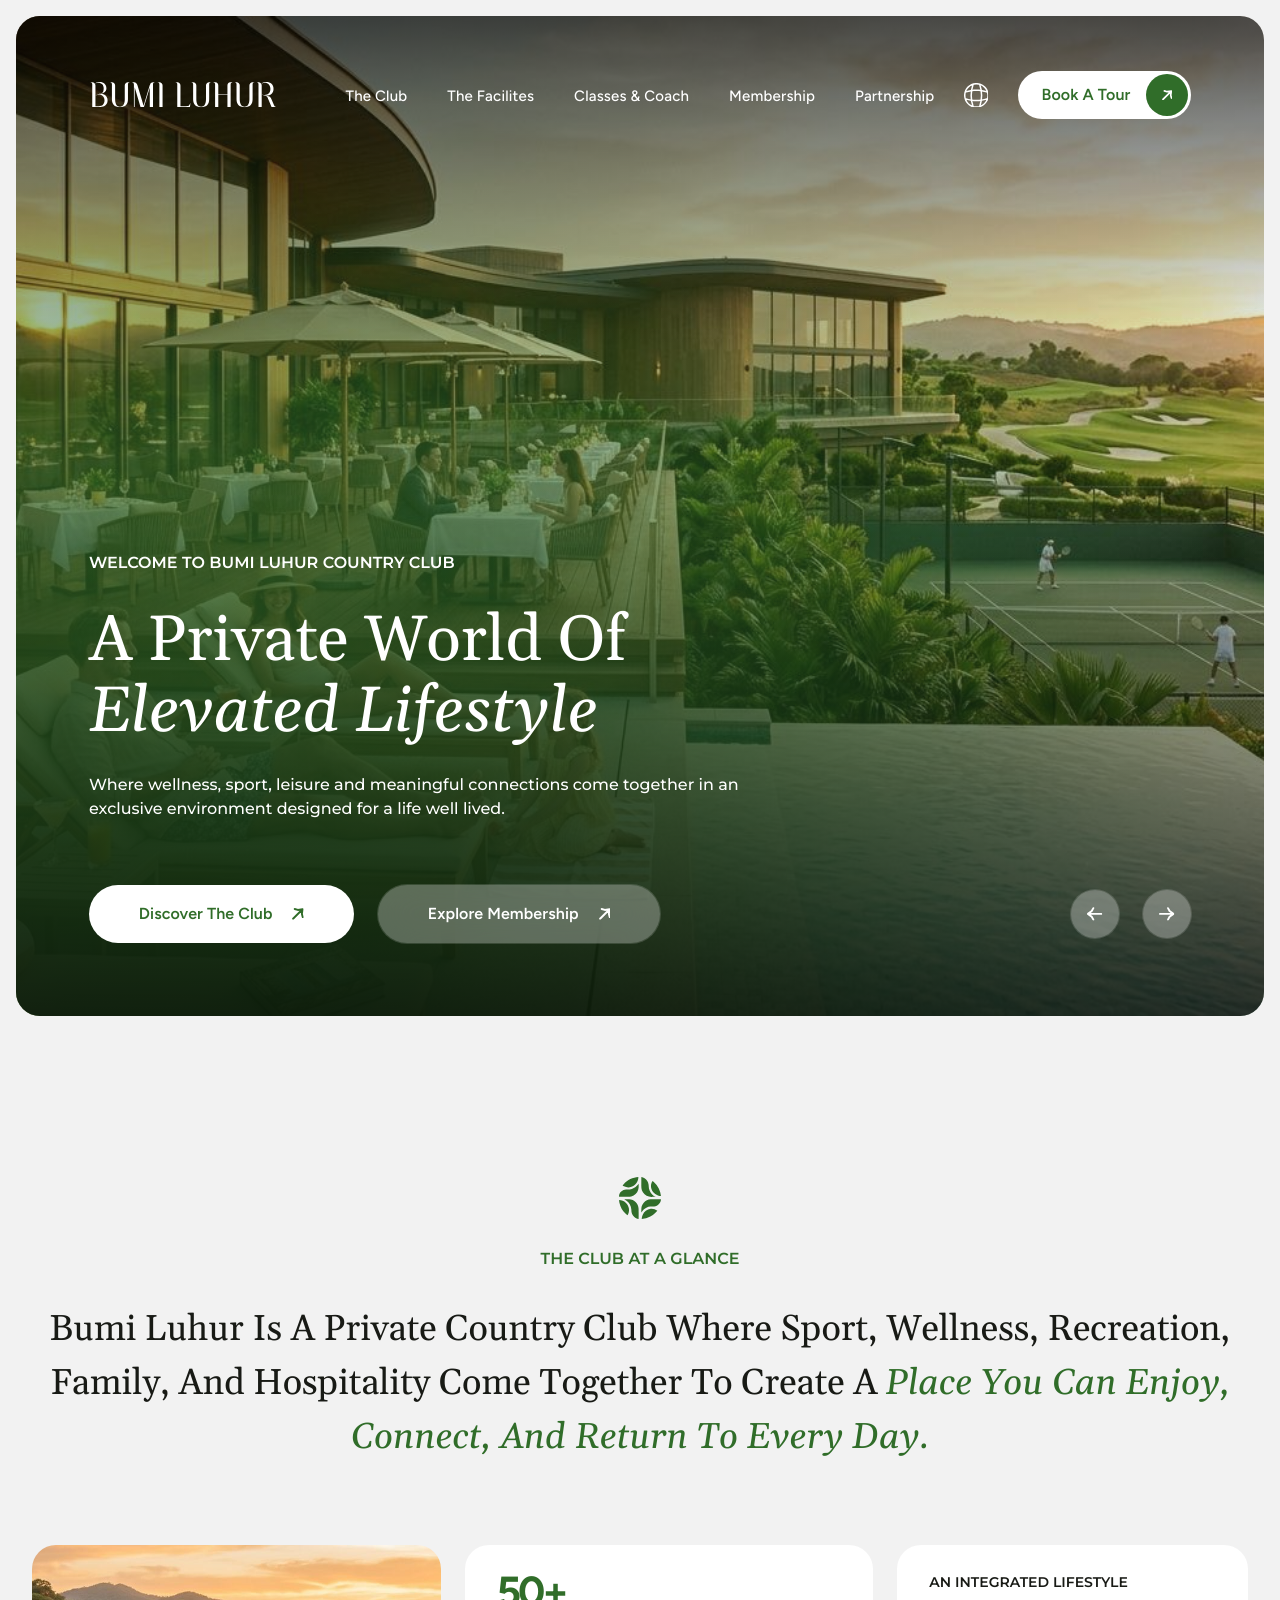
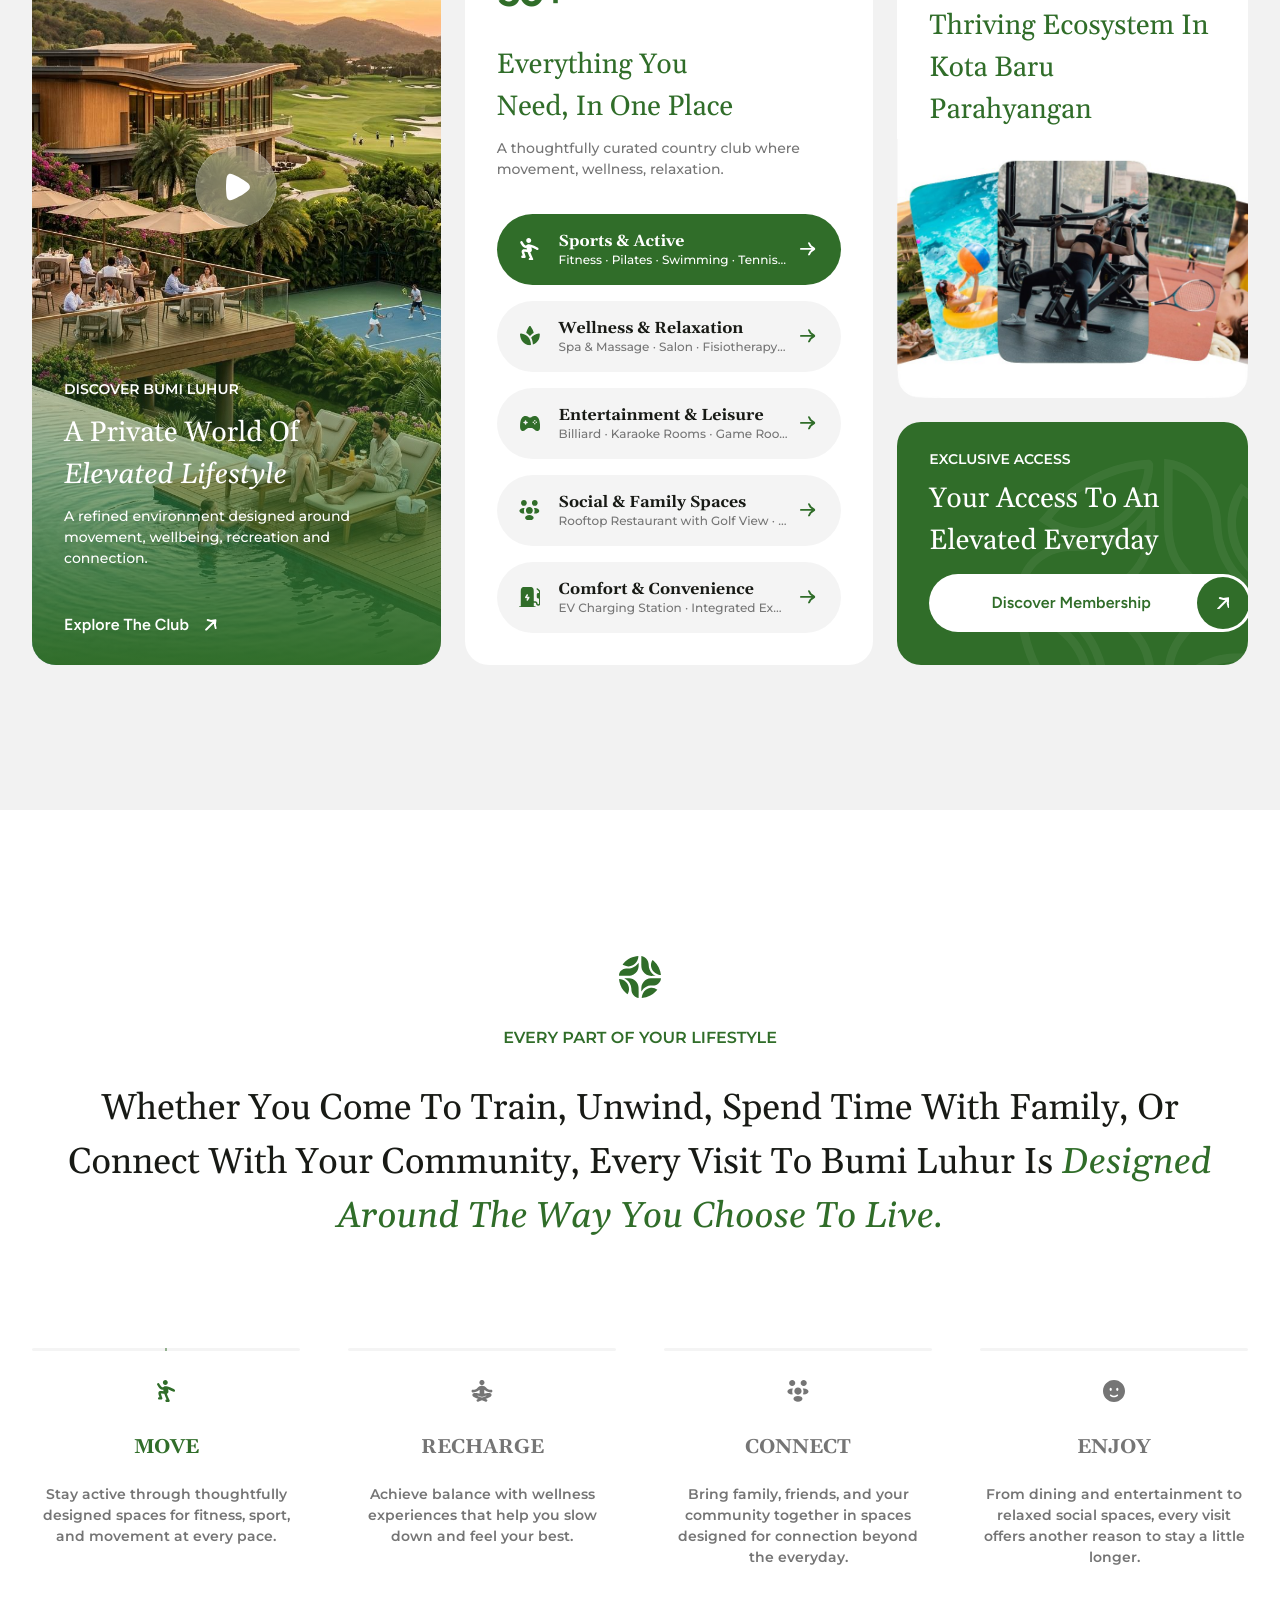
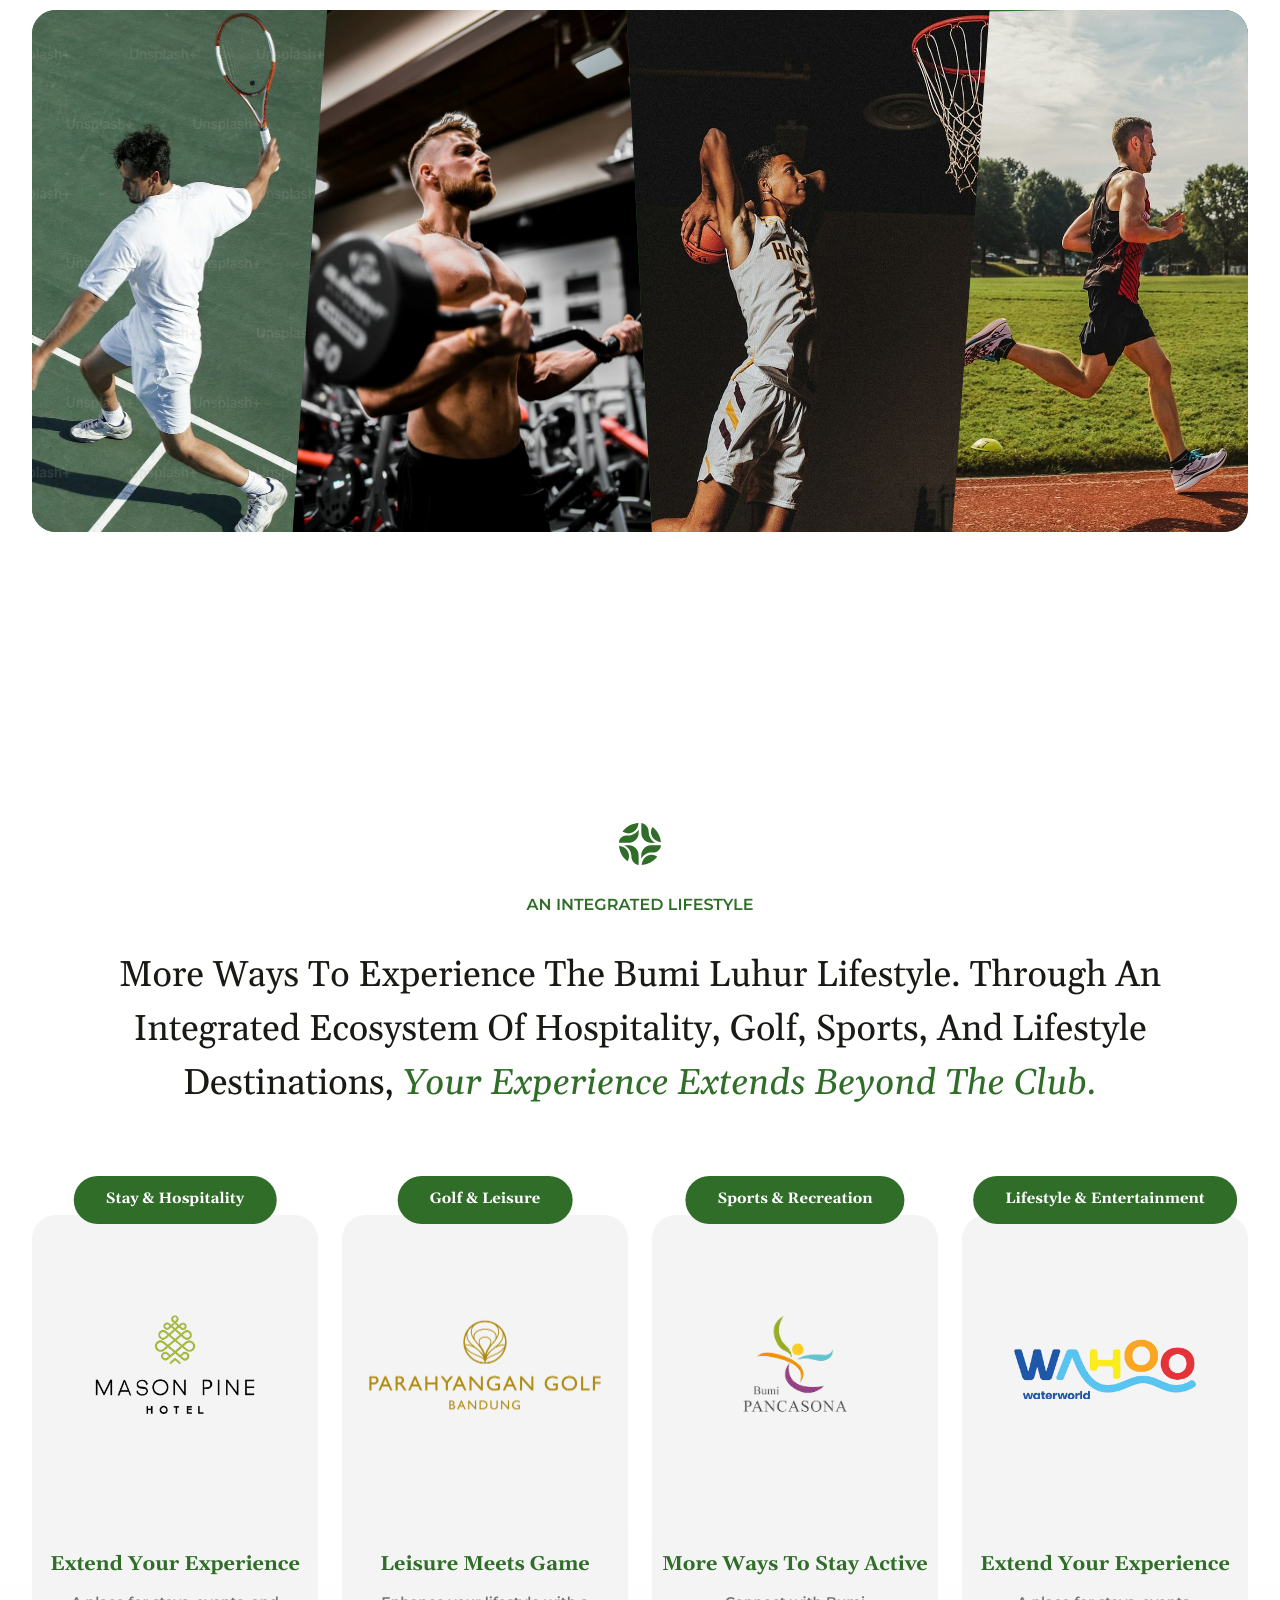
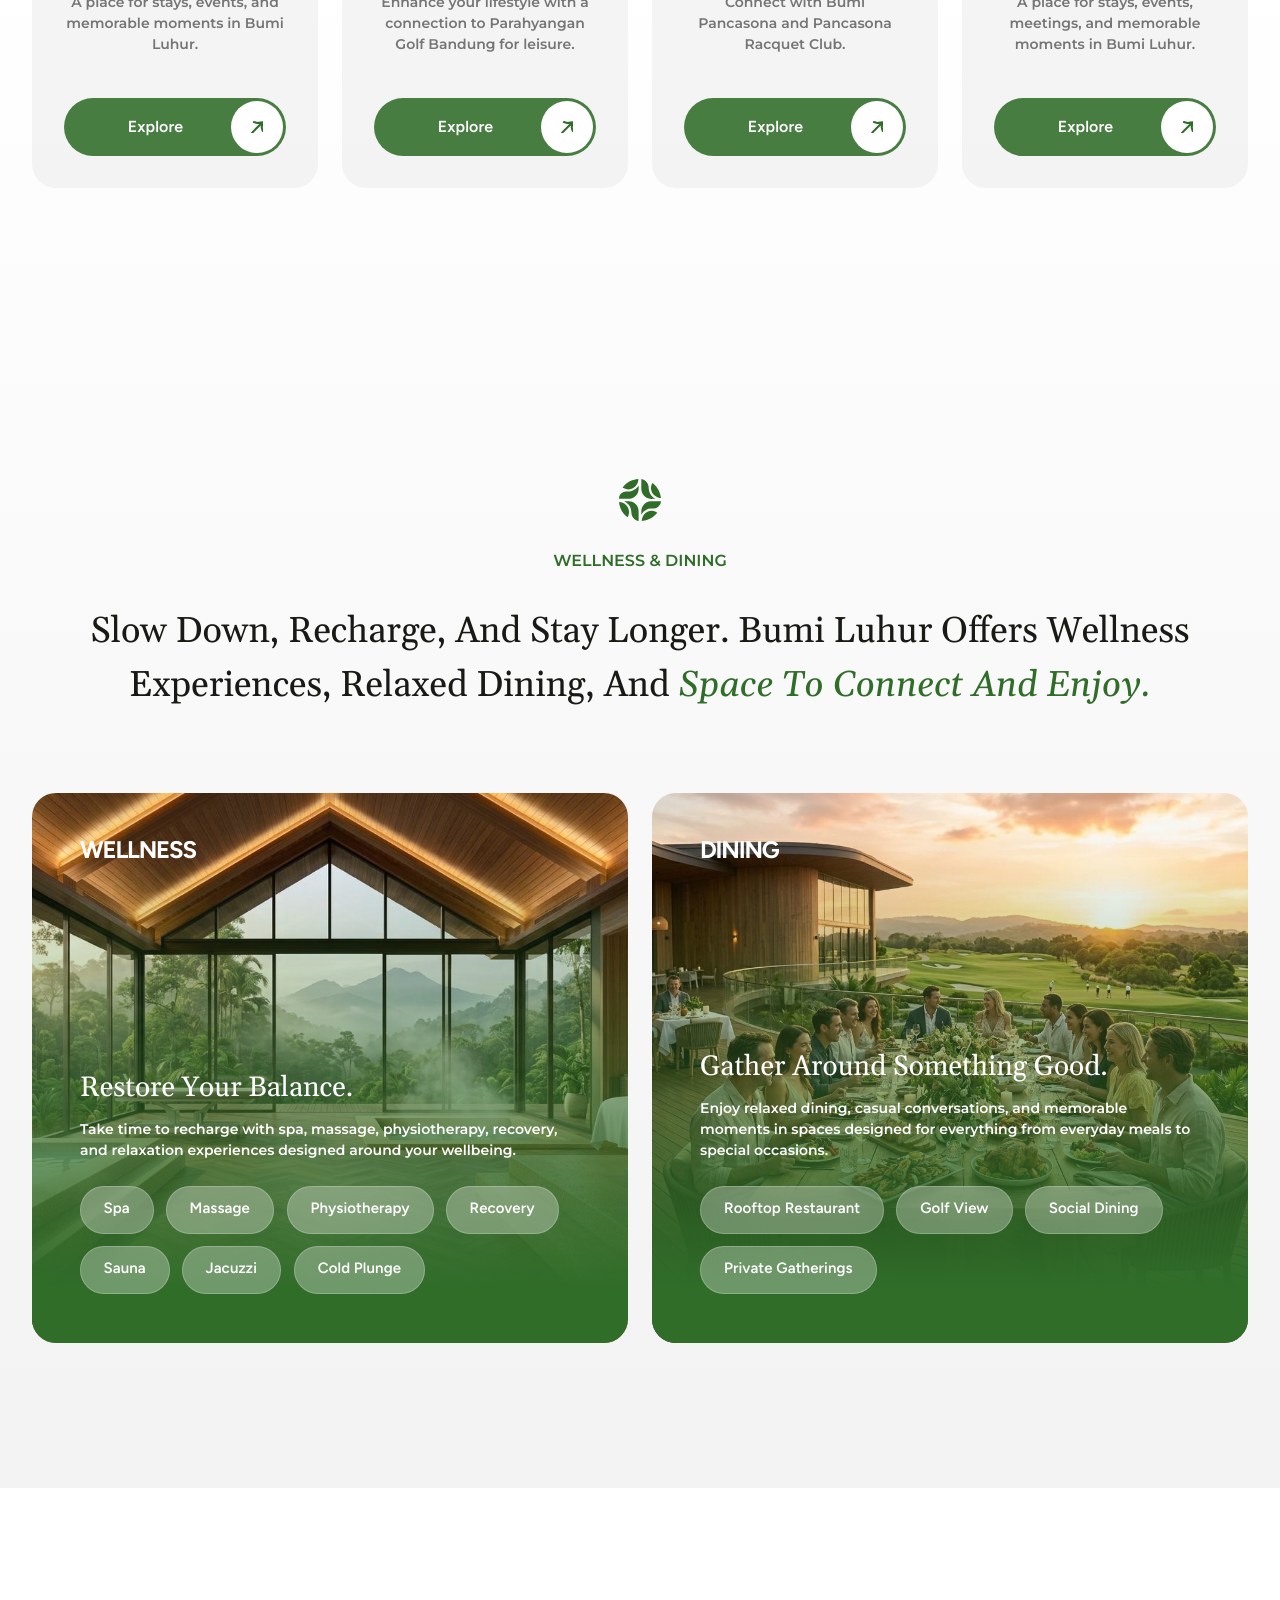
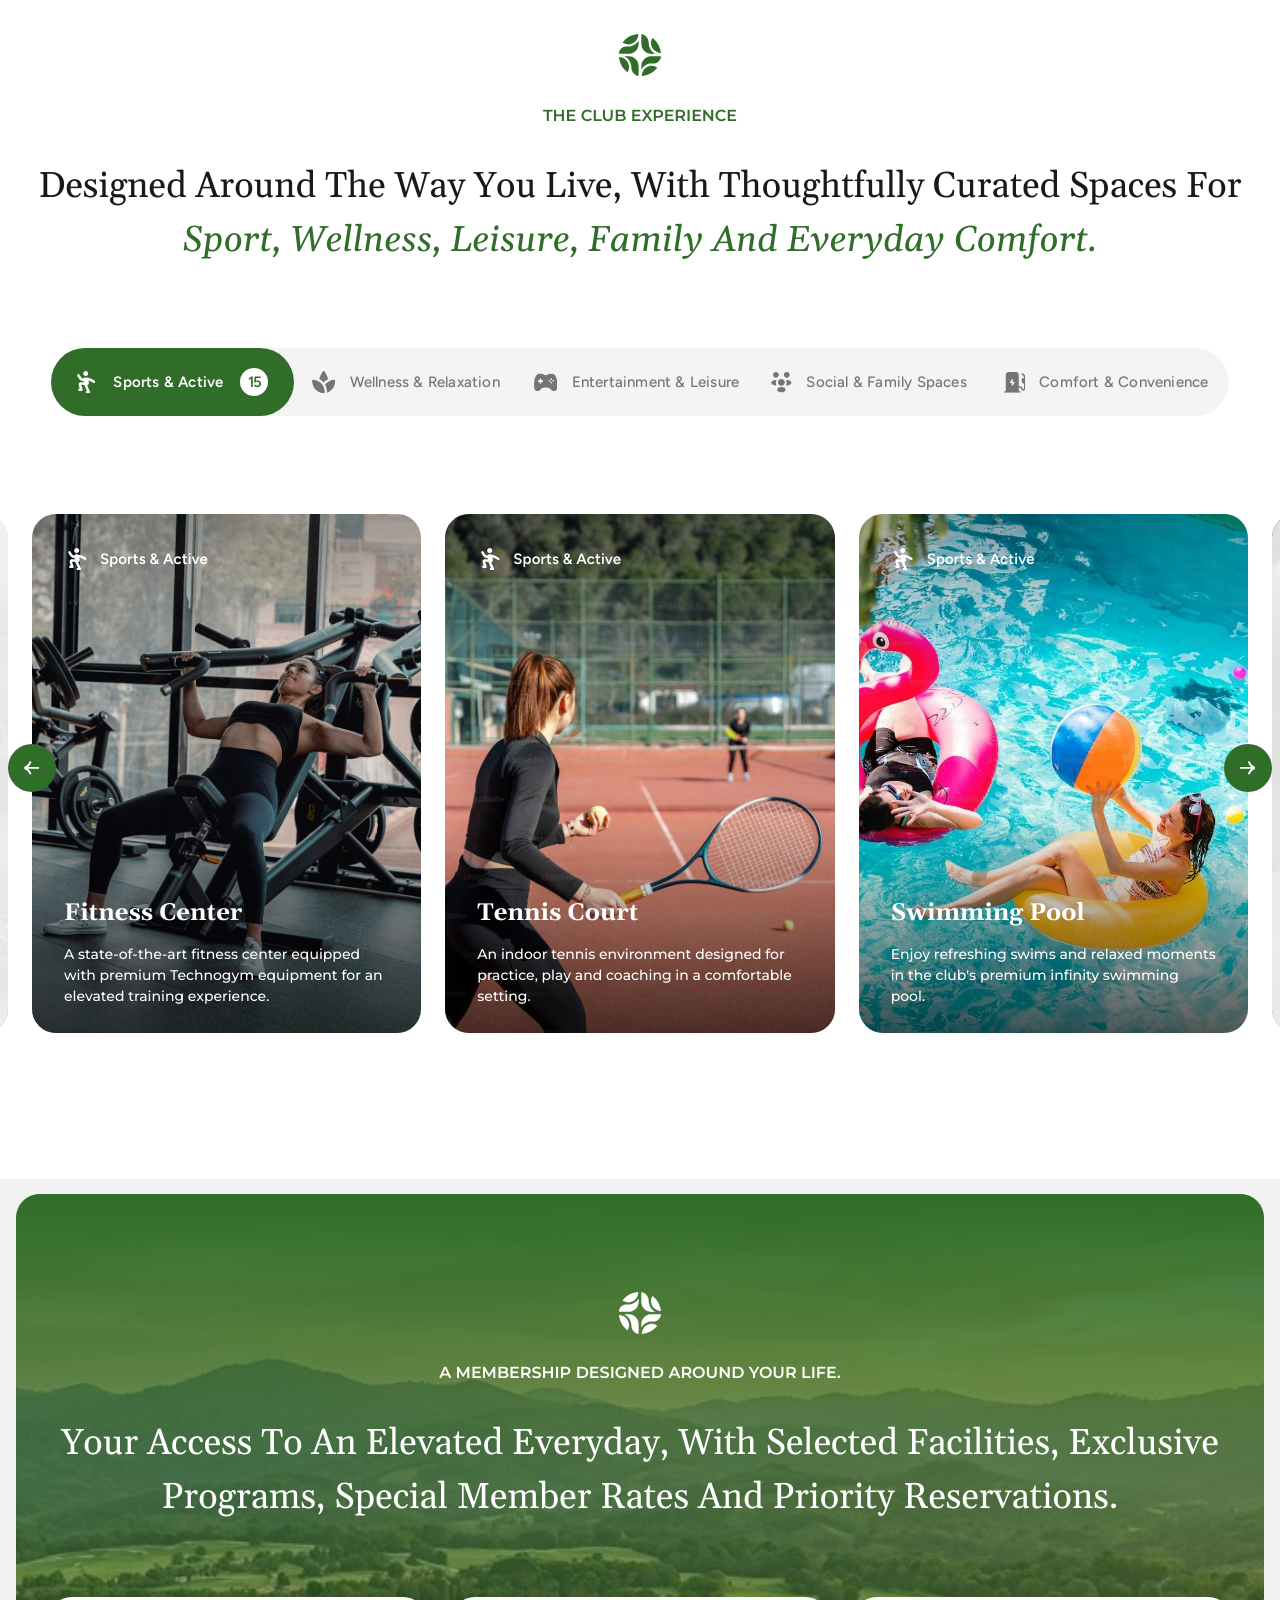
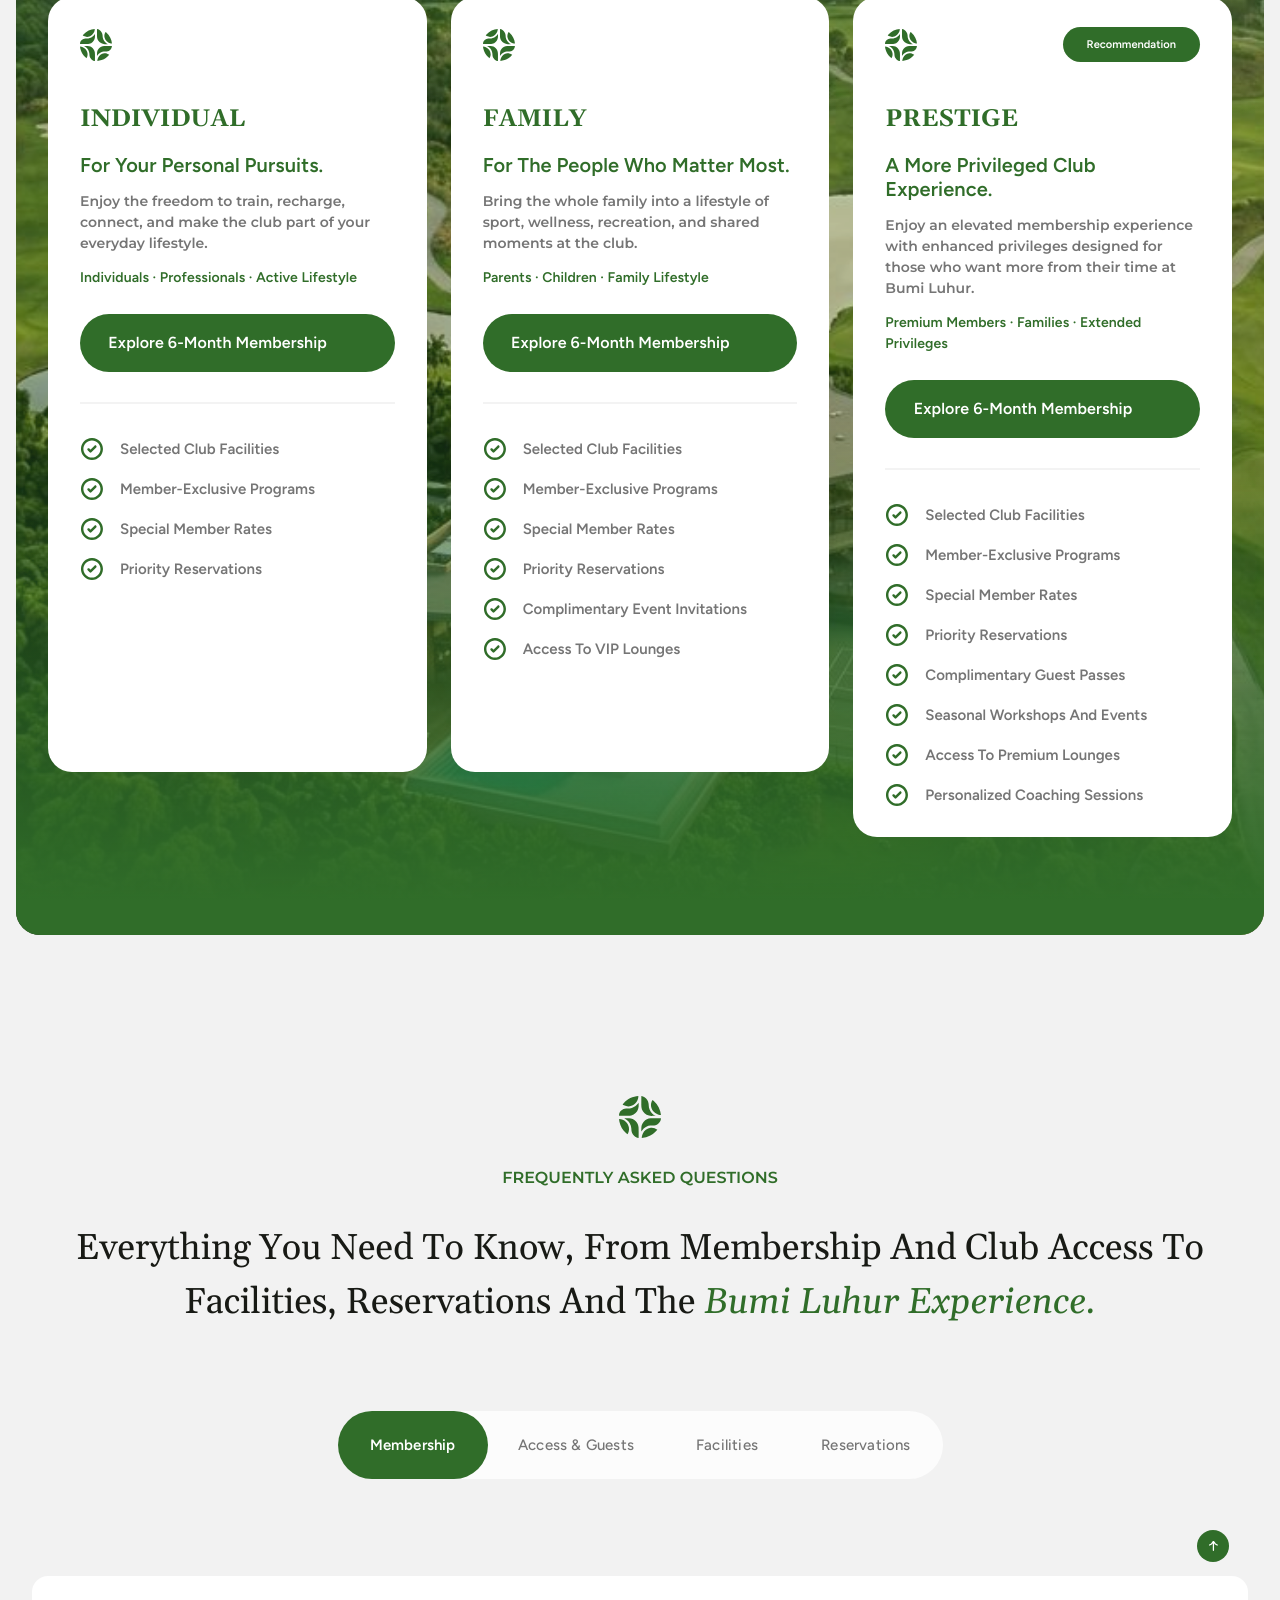
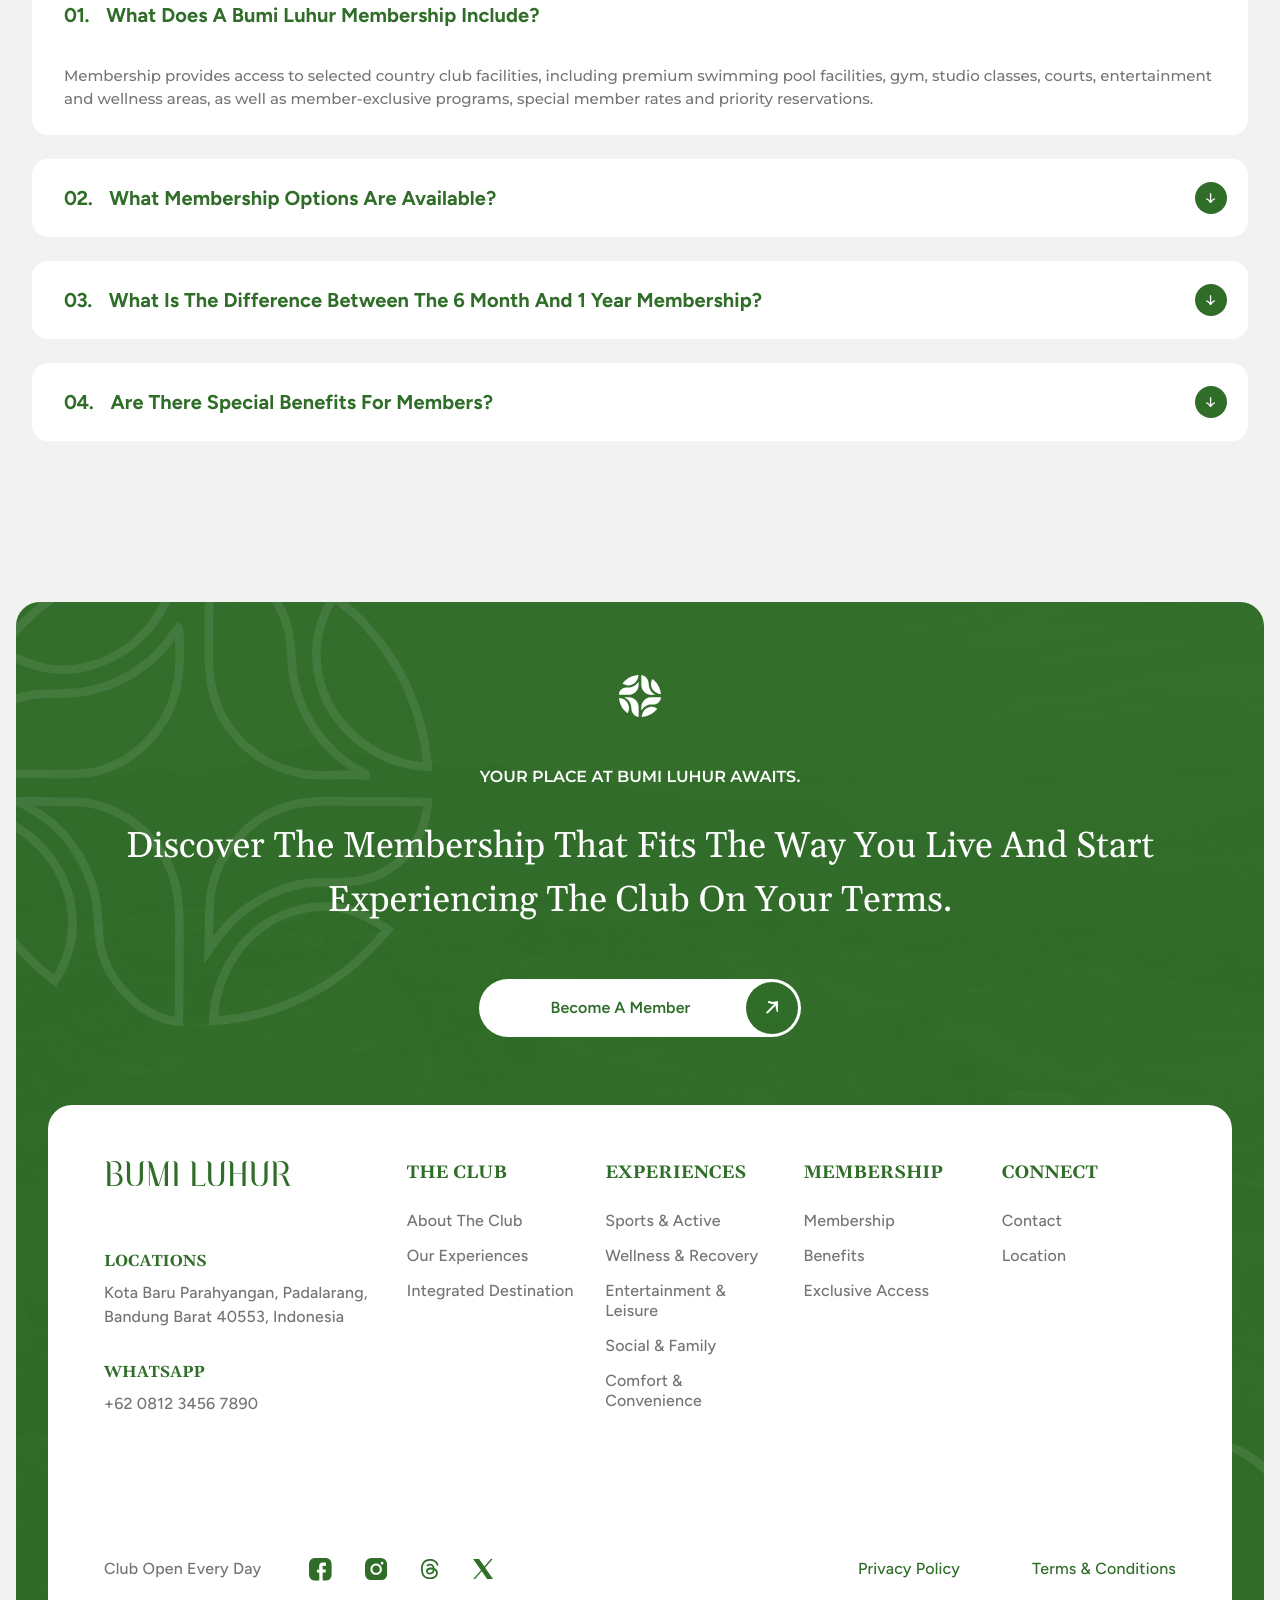
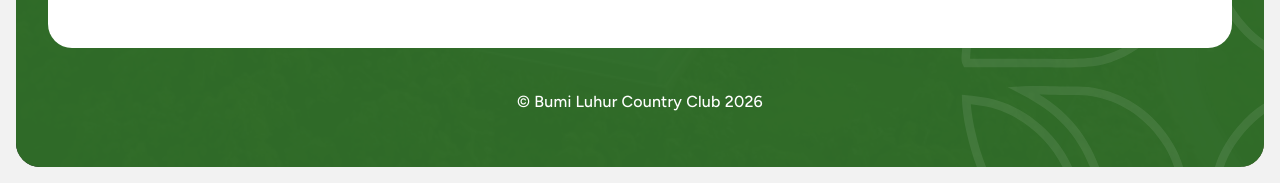
==== commit 53d54b9a: "Add files via upload" ====
--- a/index.html
+++ b/index.html
@@ -1,1409 +1,488 @@
-<!DOCTYPE html>
+<!doctype html>
 <html lang="en">
 <head>
-  <meta charset="UTF-8">
-  <meta http-equiv="X-UA-Compatible" content="IE=edge">
-  <meta name="viewport" content="width=device-width, initial-scale=1.0">
-  <link rel="stylesheet" href="./vars.css">
-  <link rel="stylesheet" href="./style.css">
-  
-  
-  <style>
-   a,
-   button,
-   input,
-   select,
-   h1,
-   h2,
-   h3,
-   h4,
-   h5,
-   * {
-       box-sizing: border-box;
-       margin: 0;
-       padding: 0;
-       border: none;
-       text-decoration: none;
-       background: none;
-   
-       -webkit-font-smoothing: antialiased;
-   }
-   
-   menu, ol, ul {
-       list-style-type: none;
-       margin: 0;
-       padding: 0;
-   }
-   </style>
-  <title>Document</title>
+<meta charset="utf-8">
+<meta name="viewport" content="width=device-width, initial-scale=1">
+<title>Bumi Luhur Country Club</title>
+<meta name="description" content="Bumi Luhur is a private country club where sport, wellness, recreation, family, and hospitality come together.">
+<link rel="preconnect" href="https://fonts.googleapis.com">
+<link rel="preconnect" href="https://fonts.gstatic.com" crossorigin>
+<link href="https://fonts.googleapis.com/css2?family=Figtree:wght@500;600;700&family=Gelasio:ital,wght@0,400;0,700;1,400&family=Montserrat:wght@500;600&display=swap" rel="stylesheet">
+<link rel="stylesheet" href="styles.css">
 </head>
 <body>
-  <div class="bumi-luhur-country-club">
-    <div class="safari-home-dark">
-      <div class="safari-container"></div>
-      <img class="icon" src="icon0.svg" />
-      <img class="icon2" src="icon1.svg" />
-      <img class="icon3" src="icon2.svg" />
-      <img class="icon4" src="icon3.svg" />
-      <div class="back-button">
-        <div class="ellipse-8"></div>
-        <div class="ellipse-9"></div>
-        <div class="ellipse-10"></div>
-      </div>
-      <div class="arrows">
-        <div class="arrow-left">
-          <img class="arrow-left2" src="arrow-left1.svg" />
-        </div>
-        <div class="arrow-right">
-          <img class="arrow-right2" src="arrow-right1.svg" />
-        </div>
-      </div>
-      <img class="icon5" src="icon4.svg" />
-      <div class="home-search-box">
-        <div class="rectangle-7"></div>
-        <img class="refresh" src="refresh0.svg" />
-        <div class="search-box">
-          <div class="secure-icons">
-            <img class="icon6" src="icon5.svg" />
+<svg xmlns="http://www.w3.org/2000/svg" style="position:absolute;width:0;height:0;overflow:hidden" aria-hidden="true"><symbol id="i-arrow-down" viewBox="0 0 9.1 10.2"><path d="M3.95 0.64C3.95 0.29 4.23 0 4.59 0C4.94 0 5.22 0.29 5.22 0.64L4.59 0.64L3.95 0.64M4.59 9.59L5.1 9.97C4.98 10.13 4.79 10.23 4.59 10.23C4.38 10.23 4.19 10.13 4.07 9.97L4.59 9.59M2.67 7.03L2.98 6.47L3.1 6.54L3.18 6.65L2.67 7.03M0.44 6.53C0.13 6.35 0.02 5.97 0.19 5.66C0.36 5.35 0.75 5.24 1.06 5.41L0.75 5.97L0.44 6.53M6.5 7.03L5.99 6.65L6.07 6.54L6.19 6.47L6.5 7.03M8.11 5.41C8.42 5.24 8.81 5.35 8.98 5.66C9.15 5.97 9.04 6.35 8.73 6.53L8.42 5.97L8.11 5.41M4.59 0.64L5.22 0.64L5.22 9.59L4.59 9.59L3.95 9.59L3.95 0.64L4.59 0.64M4.59 9.59L4.07 9.97L2.16 7.42L2.67 7.03L3.18 6.65L5.1 9.2L4.59 9.59M2.67 7.03L2.36 7.59L0.44 6.53L0.75 5.97L1.06 5.41L2.98 6.47L2.67 7.03M4.59 9.59L4.07 9.2L5.99 6.65L6.5 7.03L7.01 7.42L5.1 9.97L4.59 9.59M6.5 7.03L6.19 6.47L8.11 5.41L8.42 5.97L8.73 6.53L6.81 7.59L6.5 7.03" fill="currentColor"/></symbol><symbol id="i-arrow-left" viewBox="0 0 15.3 13.7"><path d="M14.33 7.85C14.86 7.85 15.29 7.42 15.29 6.89C15.29 6.36 14.86 5.93 14.33 5.93L14.33 6.89L14.33 7.85M0.91 6.89L0.34 6.12C0.1 6.3 -0.04 6.59 -0.04 6.89C-0.04 7.19 0.1 7.48 0.34 7.66L0.91 6.89M4.75 9.77L5.59 9.3L5.49 9.12L5.32 9L4.75 9.77M5.51 13.11C5.76 13.57 6.35 13.74 6.81 13.48C7.27 13.22 7.44 12.64 7.18 12.18L6.34 12.64L5.51 13.11M4.75 4.02L5.32 4.78L5.49 4.66L5.59 4.48L4.75 4.02M7.18 1.61C7.44 1.14 7.27 0.56 6.81 0.3C6.35 0.05 5.76 0.21 5.51 0.68L6.34 1.14L7.18 1.61M14.33 6.89L14.33 5.93L0.91 5.93L0.91 6.89L0.91 7.85L14.33 7.85L14.33 6.89M0.91 6.89L0.34 7.66L4.17 10.53L4.75 9.77L5.32 9L1.49 6.12L0.91 6.89M4.75 9.77L3.91 10.23L5.51 13.11L6.34 12.64L7.18 12.18L5.59 9.3L4.75 9.77M0.91 6.89L1.49 7.66L5.32 4.78L4.75 4.02L4.17 3.25L0.34 6.12L0.91 6.89M4.75 4.02L5.59 4.48L7.18 1.61L6.34 1.14L5.51 0.68L3.91 3.55L4.75 4.02" fill="currentColor"/></symbol><symbol id="i-arrow-right" viewBox="0 0 15.3 13.7"><path d="M1 7.85C0.47 7.85 0.04 7.42 0.04 6.89C0.04 6.36 0.47 5.93 1 5.93L1 6.89L1 7.85M14.42 6.89L14.99 6.12C15.24 6.3 15.38 6.59 15.38 6.89C15.38 7.19 15.24 7.48 14.99 7.66L14.42 6.89M10.59 9.77L9.75 9.3L9.85 9.12L10.01 9L10.59 9.77M9.83 13.11C9.57 13.57 8.99 13.74 8.52 13.48C8.06 13.22 7.89 12.64 8.15 12.17L8.99 12.64L9.83 13.11M10.59 4.02L10.01 4.78L9.85 4.66L9.75 4.48L10.59 4.02M8.15 1.61C7.89 1.14 8.06 0.56 8.52 0.3C8.99 0.05 9.57 0.21 9.83 0.67L8.99 1.14L8.15 1.61M1 6.89L1 5.93L14.42 5.93L14.42 6.89L14.42 7.85L1 7.85L1 6.89M14.42 6.89L14.99 7.66L11.16 10.53L10.59 9.77L10.01 9L13.84 6.12L14.42 6.89M10.59 9.77L11.42 10.23L9.83 13.11L8.99 12.64L8.15 12.17L9.75 9.3L10.59 9.77M14.42 6.89L13.84 7.66L10.01 4.78L10.59 4.02L11.16 3.25L14.99 6.12L14.42 6.89M10.59 4.02L9.75 4.48L8.15 1.61L8.99 1.14L9.83 0.67L11.42 3.55L10.59 4.02" fill="currentColor"/></symbol><symbol id="i-arrow-up-right" viewBox="0 0 12.8 12.8"><path d="M0.44 10.9C0.04 11.3 0.04 11.96 0.44 12.37C0.85 12.77 1.51 12.77 1.91 12.37L1.18 11.63L0.44 10.9M11.46 1.35L12.48 1.5C12.53 1.18 12.42 0.85 12.19 0.62C11.96 0.39 11.63 0.28 11.31 0.33L11.46 1.35M6.32 2.09L6.03 3.09L6.24 3.15L6.46 3.12L6.32 2.09M3.18 0.11C2.63 -0.05 2.05 0.27 1.89 0.82C1.74 1.38 2.05 1.95 2.61 2.11L2.89 1.11L3.18 0.11M10.72 6.49L9.69 6.35L9.66 6.57L9.72 6.78L10.72 6.49M10.7 10.2C10.86 10.76 11.43 11.07 11.99 10.92C12.54 10.76 12.86 10.19 12.7 9.63L11.7 9.92L10.7 10.2M1.18 11.63L1.91 12.37L12.19 2.09L11.46 1.35L10.72 0.62L0.44 10.9L1.18 11.63M11.46 1.35L11.31 0.33L6.17 1.06L6.32 2.09L6.46 3.12L11.6 2.38L11.46 1.35M6.32 2.09L6.6 1.09L3.18 0.11L2.89 1.11L2.61 2.11L6.03 3.09L6.32 2.09M11.46 1.35L10.43 1.21L9.69 6.35L10.72 6.49L11.75 6.64L12.48 1.5L11.46 1.35M10.72 6.49L9.72 6.78L10.7 10.2L11.7 9.92L12.7 9.63L11.72 6.21L10.72 6.49" fill="currentColor"/></symbol><symbol id="i-arrow-up" viewBox="0 0 9.1 10.2"><path d="M3.95 9.59C3.95 9.94 4.23 10.23 4.59 10.23C4.94 10.23 5.22 9.94 5.22 9.59L4.59 9.59L3.95 9.59M4.59 0.64L5.1 0.26C4.98 0.1 4.79 0 4.59 0C4.38 0 4.19 0.1 4.07 0.26L4.59 0.64M2.67 3.2L2.98 3.76L3.1 3.69L3.18 3.58L2.67 3.2M0.44 3.7C0.13 3.88 0.02 4.27 0.19 4.57C0.36 4.88 0.75 4.99 1.06 4.82L0.75 4.26L0.44 3.7M6.5 3.2L5.99 3.58L6.07 3.69L6.19 3.76L6.5 3.2M8.11 4.82C8.42 4.99 8.81 4.88 8.98 4.57C9.15 4.27 9.04 3.88 8.73 3.7L8.42 4.26L8.11 4.82M4.59 9.59L5.22 9.59L5.22 0.64L4.59 0.64L3.95 0.64L3.95 9.59L4.59 9.59M4.59 0.64L4.07 0.26L2.16 2.82L2.67 3.2L3.18 3.58L5.1 1.03L4.59 0.64M2.67 3.2L2.36 2.64L0.44 3.7L0.75 4.26L1.06 4.82L2.98 3.76L2.67 3.2M4.59 0.64L4.07 1.03L5.99 3.58L6.5 3.2L7.01 2.82L5.1 0.26L4.59 0.64M6.5 3.2L6.19 3.76L8.11 4.82L8.42 4.26L8.73 3.7L6.81 2.64L6.5 3.2" fill="currentColor"/></symbol><symbol id="i-check" viewBox="0 0 22.5 22.5"><path d="M21.2 11.24L19.95 11.24C19.95 16.08 16.03 19.99 11.2 19.99L11.2 21.24L11.2 22.49C17.41 22.49 22.45 17.46 22.45 11.24L21.2 11.24M11.2 21.24L11.2 19.99C6.37 19.99 2.45 16.08 2.45 11.24L1.2 11.24L-0.05 11.24C-0.05 17.46 4.99 22.49 11.2 22.49L11.2 21.24M1.2 11.24L2.45 11.24C2.45 6.41 6.37 2.49 11.2 2.49L11.2 1.24L11.2 -0.01C4.99 -0.01 -0.05 5.03 -0.05 11.24L1.2 11.24M11.2 1.24L11.2 2.49C16.03 2.49 19.95 6.41 19.95 11.24L21.2 11.24L22.45 11.24C22.45 5.03 17.41 -0.01 11.2 -0.01L11.2 1.24" fill="currentColor"/><path d="M8.58 10.86C8.1 10.37 7.3 10.37 6.82 10.86C6.33 11.35 6.33 12.14 6.82 12.63L7.7 11.74L8.58 10.86M9.7 13.74L8.82 14.63C9.3 15.12 10.1 15.12 10.58 14.63L9.7 13.74M15.58 9.63C16.07 9.14 16.07 8.35 15.58 7.86C15.1 7.37 14.3 7.37 13.82 7.86L14.7 8.74L15.58 9.63M7.7 11.74L6.82 12.63L8.82 14.63L9.7 13.74L10.58 12.86L8.58 10.86L7.7 11.74M9.7 13.74L10.58 14.63L15.58 9.63L14.7 8.74L13.82 7.86L8.82 12.86L9.7 13.74" fill="currentColor"/></symbol><symbol id="i-comfort" viewBox="0 0 21.5 20.8"><path d="M8.77 0L7.77 0C4.94 0 3.52 0 2.65 0.88C1.77 1.76 1.77 3.17 1.77 6L1.77 19.25L0.77 19.25C0.35 19.25 0.02 19.59 0.02 20C0.02 20.41 0.35 20.75 0.77 20.75L16.02 20.75C16.43 20.75 16.77 20.41 16.77 20C16.77 19.59 16.43 19.25 16.02 19.25L14.77 19.25L14.77 15.75L16.34 15.75C16.71 15.75 17.02 16.05 17.02 16.43L17.02 16.5C17.02 17.74 18.02 18.75 19.27 18.75C20.51 18.75 21.52 17.74 21.52 16.5L21.52 5.6C21.52 5.45 21.52 5.34 21.51 5.23C21.46 4.24 21.01 3.31 20.27 2.65C20.19 2.58 20.11 2.51 19.98 2.41L18.74 1.41C18.41 1.16 17.94 1.21 17.68 1.53C17.42 1.85 17.47 2.33 17.8 2.59L19.03 3.57C19.18 3.69 19.23 3.73 19.27 3.77C19.71 4.16 19.98 4.72 20.01 5.32C20.02 5.37 20.02 5.44 20.02 5.62L20.02 6L19.27 6C18.44 6 17.77 6.67 17.77 7.5L17.77 9.92C17.77 10.56 18.18 11.14 18.79 11.34L20.02 11.75L20.02 16.5C20.02 16.91 19.68 17.25 19.27 17.25C18.85 17.25 18.52 16.91 18.52 16.5L18.52 16.43C18.52 15.23 17.54 14.25 16.34 14.25L14.77 14.25L14.77 6C14.77 3.17 14.77 1.76 13.89 0.88C13.01 0 11.6 0 8.77 0M8.65 7.36C9.01 7.57 9.12 8.03 8.91 8.39L8.09 9.75L9.77 9.75C10.04 9.75 10.29 9.9 10.42 10.13C10.55 10.37 10.55 10.65 10.41 10.89L8.91 13.39C8.7 13.74 8.24 13.86 7.88 13.64C7.53 13.43 7.41 12.97 7.62 12.61L8.44 11.25L6.77 11.25C6.5 11.25 6.25 11.1 6.11 10.87C5.98 10.63 5.98 10.35 6.12 10.11L7.62 7.61C7.84 7.26 8.3 7.14 8.65 7.36" fill="currentColor" fill-rule="evenodd"/></symbol><symbol id="i-enjoy" viewBox="0 0 20 20"><path d="M10 20C15.52 20 20 15.52 20 10C20 4.48 15.52 0 10 0C4.48 0 0 4.48 0 10C0 15.52 4.48 20 10 20M6.4 13.55C6.64 13.22 7.11 13.15 7.45 13.4C8.17 13.94 9.05 14.25 10 14.25C10.95 14.25 11.83 13.94 12.55 13.4C12.89 13.15 13.36 13.22 13.6 13.55C13.85 13.89 13.78 14.36 13.45 14.6C12.47 15.32 11.28 15.75 10 15.75C8.72 15.75 7.53 15.32 6.55 14.6C6.22 14.36 6.15 13.89 6.4 13.55M14 8.5C14 9.33 13.55 10 13 10C12.45 10 12 9.33 12 8.5C12 7.67 12.45 7 13 7C13.55 7 14 7.67 14 8.5M7 10C7.55 10 8 9.33 8 8.5C8 7.67 7.55 7 7 7C6.45 7 6 7.67 6 8.5C6 9.33 6.45 10 7 10" fill="currentColor" fill-rule="evenodd"/></symbol><symbol id="i-entertainment" viewBox="0 0 20.2 15"><path d="M8.73 1.13L8.23 0.78C7.52 0.27 6.66 0 5.78 0L5.17 0C4.76 0 4.36 0.03 3.98 0.16C1.59 1.01 -0.05 4.1 0.07 11.1C0.1 12.51 0.43 14.07 1.7 14.68C2.1 14.87 2.56 15 3.09 15C3.73 15 4.23 14.82 4.62 14.56C5.03 14.3 5.39 13.95 5.75 13.6C6.2 13.17 6.64 12.74 7.18 12.46C7.76 12.16 8.41 12 9.07 12L11.07 12C11.72 12 12.37 12.16 12.96 12.46C13.49 12.74 13.94 13.17 14.38 13.6C14.74 13.95 15.1 14.3 15.51 14.56C15.9 14.82 16.4 15 17.04 15C17.57 15 18.04 14.87 18.43 14.68C19.71 14.07 20.04 12.51 20.06 11.1C20.18 4.09 18.54 1.01 16.16 0.16C15.78 0.03 15.37 0 14.96 0L14.35 0C13.47 0 12.62 0.27 11.9 0.78L11.4 1.13C11.01 1.41 10.54 1.56 10.07 1.56C9.59 1.56 9.12 1.41 8.73 1.13M14.82 4C15.23 4 15.57 4.34 15.57 4.75C15.57 5.16 15.23 5.5 14.82 5.5C14.4 5.5 14.07 5.16 14.07 4.75C14.07 4.34 14.4 4 14.82 4M5.57 4.25C5.98 4.25 6.32 4.59 6.32 5L6.32 5.75L7.07 5.75C7.48 5.75 7.82 6.09 7.82 6.5C7.82 6.91 7.48 7.25 7.07 7.25L6.32 7.25L6.32 8C6.32 8.41 5.98 8.75 5.57 8.75C5.15 8.75 4.82 8.41 4.82 8L4.82 7.25L4.07 7.25C3.65 7.25 3.32 6.91 3.32 6.5C3.32 6.09 3.65 5.75 4.07 5.75L4.82 5.75L4.82 5C4.82 4.59 5.15 4.25 5.57 4.25M17.07 6.25C17.07 6.66 16.73 7 16.32 7C15.9 7 15.57 6.66 15.57 6.25C15.57 5.84 15.9 5.5 16.32 5.5C16.73 5.5 17.07 5.84 17.07 6.25M13.32 7C13.73 7 14.07 6.66 14.07 6.25C14.07 5.84 13.73 5.5 13.32 5.5C12.9 5.5 12.57 5.84 12.57 6.25C12.57 6.66 12.9 7 13.32 7M15.57 7.75C15.57 7.34 15.23 7 14.82 7C14.4 7 14.07 7.34 14.07 7.75C14.07 8.16 14.4 8.5 14.82 8.5C15.23 8.5 15.57 8.16 15.57 7.75" fill="currentColor" fill-rule="evenodd"/></symbol><symbol id="i-facebook" viewBox="0 0 22.8 22.8"><path d="M22.76 16.12C22.76 20.26 20.29 22.74 16.14 22.74L14.79 22.74C14.16 22.74 13.65 22.22 13.65 21.6L13.65 15.02C13.65 14.72 13.9 14.45 14.21 14.45L16.21 14.42C16.37 14.41 16.51 14.29 16.54 14.13L16.94 11.96C16.97 11.75 16.81 11.56 16.6 11.56L14.17 11.59C13.85 11.59 13.6 11.34 13.59 11.04L13.55 8.25C13.55 8.06 13.69 7.9 13.89 7.9L16.62 7.86C16.81 7.86 16.96 7.71 16.96 7.52L16.92 4.78C16.92 4.59 16.77 4.44 16.58 4.44L13.5 4.49C11.61 4.52 10.11 6.07 10.14 7.96L10.2 11.09C10.21 11.41 9.96 11.66 9.64 11.67L8.27 11.7C8.08 11.7 7.93 11.84 7.93 12.04L7.96 14.2C7.96 14.4 8.11 14.55 8.31 14.55L9.67 14.52C9.99 14.52 10.24 14.77 10.25 15.08L10.36 21.57C10.37 22.21 9.85 22.74 9.22 22.74L6.6 22.74C2.45 22.74 -0.02 20.26 -0.02 16.11L-0.02 6.57C-0.02 2.42 2.45 -0.05 6.6 -0.05L16.14 -0.05C20.29 -0.05 22.76 2.42 22.76 6.57L22.76 16.12" fill="currentColor"/></symbol><symbol id="i-globe" viewBox="0 0 24.8 24.8"><path d="M24.07 12.4L23.32 12.4C23.32 18.43 18.43 23.32 12.4 23.32L12.4 24.07L12.4 24.82C19.26 24.82 24.82 19.26 24.82 12.4L24.07 12.4M12.4 24.07L12.4 23.32C6.37 23.32 1.48 18.43 1.48 12.4L0.73 12.4L-0.02 12.4C-0.02 19.26 5.54 24.82 12.4 24.82L12.4 24.07M0.73 12.4L1.48 12.4C1.48 6.37 6.37 1.48 12.4 1.48L12.4 0.73L12.4 -0.02C5.54 -0.02 -0.02 5.54 -0.02 12.4L0.73 12.4M12.4 0.73L12.4 1.48C18.43 1.48 23.32 6.37 23.32 12.4L24.07 12.4L24.82 12.4C24.82 5.54 19.26 -0.02 12.4 -0.02L12.4 0.73" fill="currentColor"/><path d="M7.73 1.15C7.32 1.15 6.98 1.49 6.98 1.9C6.98 2.31 7.32 2.65 7.73 2.65L7.73 1.9L7.73 1.15M8.9 1.9L9.61 2.14C9.69 1.91 9.65 1.66 9.51 1.46C9.37 1.27 9.14 1.15 8.9 1.15L8.9 1.9M8.9 22.9L8.9 23.65C9.14 23.65 9.37 23.53 9.51 23.34C9.65 23.14 9.69 22.89 9.61 22.66L8.9 22.9M7.73 22.15C7.32 22.15 6.98 22.49 6.98 22.9C6.98 23.31 7.32 23.65 7.73 23.65L7.73 22.9L7.73 22.15M7.73 1.9L7.73 2.65L8.9 2.65L8.9 1.9L8.9 1.15L7.73 1.15L7.73 1.9M8.9 1.9L8.19 1.66C5.86 8.63 5.86 16.17 8.19 23.14L8.9 22.9L9.61 22.66C7.39 16 7.39 8.8 9.61 2.14L8.9 1.9M8.9 22.9L8.9 22.15L7.73 22.15L7.73 22.9L7.73 23.65L8.9 23.65L8.9 22.9" fill="currentColor"/><path d="M16.61 1.66C16.48 1.27 16.06 1.06 15.66 1.19C15.27 1.32 15.06 1.75 15.19 2.14L15.9 1.9L16.61 1.66M15.19 22.66C15.06 23.06 15.27 23.48 15.66 23.61C16.06 23.74 16.48 23.53 16.61 23.14L15.9 22.9L15.19 22.66M15.9 1.9L15.19 2.14C17.41 8.8 17.41 16 15.19 22.66L15.9 22.9L16.61 23.14C18.94 16.17 18.94 8.63 16.61 1.66L15.9 1.9" fill="currentColor"/><path d="M1.15 17.07C1.15 17.48 1.49 17.82 1.9 17.82C2.31 17.82 2.65 17.48 2.65 17.07L1.9 17.07L1.15 17.07M1.9 15.9L2.14 15.19C1.91 15.11 1.66 15.15 1.46 15.29C1.27 15.43 1.15 15.66 1.15 15.9L1.9 15.9M22.9 15.9L23.65 15.9C23.65 15.66 23.53 15.43 23.34 15.29C23.14 15.15 22.89 15.11 22.66 15.19L22.9 15.9M22.15 17.07C22.15 17.48 22.49 17.82 22.9 17.82C23.31 17.82 23.65 17.48 23.65 17.07L22.9 17.07L22.15 17.07M1.9 17.07L2.65 17.07L2.65 15.9L1.9 15.9L1.15 15.9L1.15 17.07L1.9 17.07M1.9 15.9L1.66 16.61C8.63 18.94 16.17 18.94 23.14 16.61L22.9 15.9L22.66 15.19C16 17.41 8.8 17.41 2.14 15.19L1.9 15.9M22.9 15.9L22.15 15.9L22.15 17.07L22.9 17.07L23.65 17.07L23.65 15.9L22.9 15.9" fill="currentColor"/><path d="M1.66 8.19C1.27 8.32 1.06 8.75 1.19 9.14C1.32 9.53 1.74 9.74 2.14 9.61L1.9 8.9L1.66 8.19M22.66 9.61C23.06 9.74 23.48 9.53 23.61 9.14C23.74 8.75 23.53 8.32 23.14 8.19L22.9 8.9L22.66 9.61M1.9 8.9L2.14 9.61C8.8 7.39 16 7.39 22.66 9.61L22.9 8.9L23.14 8.19C16.17 5.86 8.63 5.86 1.66 8.19L1.9 8.9" fill="currentColor"/></symbol><symbol id="i-instagram" viewBox="0 0 22.3 22.3"><path d="M11.13 7.43C9.09 7.43 7.42 9.1 7.42 11.14C7.42 13.19 9.09 14.86 11.13 14.86C13.18 14.86 14.85 13.19 14.85 11.14C14.85 9.1 13.18 7.43 11.13 7.43M22.27 11.14C22.27 9.6 22.28 8.08 22.2 6.55C22.11 4.76 21.7 3.18 20.4 1.88C19.09 0.57 17.51 0.17 15.73 0.08C14.19 -0.01 12.67 0.01 11.14 0.01C9.6 0.01 8.07 -0.01 6.54 0.08C4.76 0.17 3.17 0.57 1.87 1.88C0.56 3.18 0.16 4.76 0.07 6.55C-0.01 8.08 -0 9.61 -0 11.14C-0 12.68 -0.01 14.2 0.07 15.74C0.16 17.52 0.57 19.1 1.87 20.41C3.18 21.72 4.76 22.12 6.54 22.21C8.08 22.29 9.6 22.28 11.14 22.28C12.67 22.28 14.2 22.29 15.73 22.21C17.51 22.12 19.1 21.71 20.4 20.41C21.71 19.1 22.11 17.52 22.2 15.74C22.29 14.2 22.27 12.68 22.27 11.14M11.13 16.86C7.97 16.86 5.42 14.31 5.42 11.14C5.42 7.98 7.97 5.43 11.13 5.43C14.29 5.43 16.85 7.98 16.85 11.14C16.85 14.31 14.29 16.86 11.13 16.86M17.08 6.53C16.34 6.53 15.75 5.93 15.75 5.19C15.75 4.46 16.34 3.86 17.08 3.86C17.82 3.86 18.41 4.46 18.41 5.19C18.41 5.37 18.38 5.54 18.31 5.71C18.25 5.87 18.15 6.02 18.02 6.14C17.9 6.26 17.75 6.36 17.59 6.43C17.43 6.49 17.26 6.53 17.08 6.53" fill="currentColor"/></symbol><symbol id="i-leaf-outline-sm" viewBox="0 0 285.3 285.8"><path d="M38.81 151.22L38.56 146.93L22.78 147.83L36.85 155.04L38.81 151.22M69.58 151.32L69.51 147.02L69.51 147.02L69.58 151.32M115.07 171.07L111.92 174L111.92 174L115.07 171.07M133.79 240.46L129.49 240.45L129.49 240.46L129.49 240.47L133.79 240.46M133.46 281.18L133.22 285.47L137.68 285.73L137.76 281.26L133.46 281.18M86.6 232.77L90.88 232.38L90.88 232.38L86.6 232.77M82.11 200.36L86.18 199L86.18 199L82.11 200.36M213.38 213.55L212.93 209.28L212.89 209.28L212.85 209.29L213.38 213.55M256.9 226.77L260.18 229.54L263.32 225.83L259.25 223.17L256.9 226.77M191.1 273.46L189.63 269.42L189.62 269.43L189.6 269.43L191.1 273.46M153.77 280.79L149.49 280.37L149 285.36L154.01 285.08L153.77 280.79M159.82 254.44L163.76 256.16L163.76 256.16L159.82 254.44M4.89 156.51L5.3 152.24L0.46 151.76L0.59 156.63L4.89 156.51M28.92 161.82L30.65 157.88L30.65 157.88L28.92 161.82M68.41 238.95L72.55 240.12L72.55 240.12L68.41 238.95M64.34 249.86L68.16 251.82L68.21 251.72L68.26 251.62L64.34 249.86M60.12 257.04L57.5 260.44L61.25 263.32L63.76 259.32L60.12 257.04M48.59 247.42L51.53 244.29L51.52 244.28L51.51 244.27L48.59 247.42M7.67 175.95L11.86 175.03L11.86 175.03L7.67 175.95M213.06 151.26L212.82 146.97L212.79 146.97L212.76 146.97L213.06 151.26M237.54 151.15L237.54 155.45L237.55 155.45L237.56 155.45L237.54 151.15M280.52 151.43L284.81 151.63L285.02 147.2L280.58 147.13L280.52 151.43M236.06 198.42L235.64 194.14L235.64 194.14L236.06 198.42M209.2 199.53L209.83 203.78L209.83 203.78L209.2 199.53M187.59 206.1L185.82 202.18L185.74 202.21L185.67 202.25L187.59 206.1M151.1 238.79L146.8 238.59L146.12 253.19L154.6 241.28L151.1 238.79M167.29 174.21L170.58 176.98L170.58 176.98L167.29 174.21M151.44 4.8L151.94 0.53L147.17 -0.03L147.14 4.78L151.44 4.8M172.69 13.21L175.08 9.64L175.08 9.64L172.69 13.21M199.22 56.29L203.49 55.77L203.49 55.76L199.22 56.29M201.58 80.05L197.37 80.91L197.37 80.92L197.37 80.94L201.58 80.05M231.84 127.47L234.43 124.04L234.42 124.03L231.84 127.47M243.65 135.01L247.95 134.93L247.91 132.66L246.01 131.42L243.65 135.01M243.67 135.73L243.39 140.02L248.05 140.32L247.97 135.65L243.67 135.73M219.5 135.68L219.4 131.38L219.4 131.38L219.5 135.68M161.64 105L158.06 107.38L158.06 107.38L161.64 105M151.23 45.58L146.93 45.56L146.93 45.56L151.23 45.58M133 48.71L135.93 45.57L132.42 42.3L129.55 46.15L133 48.71M133.83 58.45L129.53 58.66L129.53 58.66L133.83 58.45M113.63 117.08L110.6 114.03L110.59 114.04L110.58 114.05L113.63 117.08M85.54 133.24L86.6 137.4L86.61 137.4L86.63 137.4L85.54 133.24M47.57 134.96L47.57 139.26L47.57 139.26L47.57 134.96M5.15 134.88L1.3 136.79L2.48 139.17L5.14 139.17L5.15 134.88M4.68 130.23L8.98 130.46L8.98 130.45L4.68 130.23M50.78 87.75L50.48 83.46L50.48 83.46L50.78 87.75M75.89 86.44L75.28 82.18L75.28 82.18L75.89 86.44M123.52 60.92L120.32 58.05L120.32 58.05L123.52 60.92M225.12 30.44L227.62 26.93L224.02 24.37L221.56 28.04L225.12 30.44M233.54 37.03L236.37 33.79L236.36 33.78L236.34 33.77L233.54 37.03M280.61 130.54L280.47 134.83L285.27 134.99L284.89 130.2L280.61 130.54M271.21 129.71L270.37 133.93L270.57 133.97L270.77 133.99L271.21 129.71M215.89 76.07L220.11 75.25L220.11 75.24L215.89 76.07M131.35 5.12L134.17 1.88L132.87 0.74L131.13 0.83L131.35 5.12M131.89 6.05L136.19 6.02L136.18 4.94L135.66 3.99L131.89 6.05M125.32 33.71L121.42 31.89L121.42 31.9L121.41 31.91L125.32 33.71M86.24 69.31L84.81 65.26L84.8 65.26L84.8 65.26L86.24 69.31M37.05 66.09L35 69.86L35.11 69.92L35.22 69.98L37.05 66.09M28.12 60.69L24.9 57.85L21.6 61.6L25.8 64.3L28.12 60.69M36.44 51.03L39.67 53.87L39.67 53.87L36.44 51.03M38.81 151.22L39.05 155.51C43.53 155.25 48.69 155.31 54.03 155.42C59.31 155.53 64.79 155.7 69.64 155.62L69.58 151.32L69.51 147.02C64.86 147.1 59.62 146.94 54.21 146.83C48.88 146.72 43.41 146.65 38.56 146.93L38.81 151.22M69.58 151.32L69.64 155.62C85.34 155.38 101.06 162.34 111.92 174L115.07 171.07L118.21 168.14C105.77 154.79 87.75 146.74 69.51 147.02L69.58 151.32M115.07 171.07L111.92 174C121.71 184.51 126.03 194.19 127.99 204.49C129.99 215.07 129.53 226.3 129.49 240.45L133.79 240.46L138.09 240.47C138.12 226.88 138.63 214.51 136.43 202.89C134.18 190.98 129.1 179.83 118.21 168.14L115.07 171.07M133.79 240.46L129.49 240.47C129.53 254.01 129.42 267.56 129.17 281.1L133.46 281.18L137.76 281.26C138.02 267.66 138.13 254.05 138.09 240.45L133.79 240.46M133.46 281.18L133.71 276.89C123.81 276.33 113.56 270.44 105.4 261.73C97.25 253.03 91.76 242.11 90.88 232.38L86.6 232.77L82.32 233.16C83.41 245.24 90.01 257.88 99.12 267.61C108.23 277.33 120.41 284.75 133.22 285.47L133.46 281.18M86.6 232.77L90.88 232.38C89.93 221.82 89.97 210.41 86.18 199L82.11 200.36L78.03 201.71C81.4 211.87 81.27 221.54 82.32 233.16L86.6 232.77M82.11 200.36L86.18 199C78.02 174.43 63.35 158.98 40.77 147.39L38.81 151.22L36.85 155.04C57.67 165.73 70.66 179.52 78.03 201.71L82.11 200.36M213.38 213.55L213.83 217.83C229.85 216.13 240.81 221.38 254.55 230.37L256.9 226.77L259.25 223.17C244.95 213.82 231.91 207.27 212.93 209.28L213.38 213.55M256.9 226.77L253.62 223.99C234.78 246.27 217.06 259.43 189.63 269.42L191.1 273.46L192.57 277.5C221.55 266.95 240.48 252.85 260.18 229.54L256.9 226.77M191.1 273.46L189.6 269.43C179.4 273.22 164.75 275.88 153.53 276.5L153.77 280.79L154.01 285.08C165.89 284.42 181.42 281.64 192.59 277.49L191.1 273.46M153.77 280.79L158.05 281.21C159 271.6 160.08 264.63 163.76 256.16L159.82 254.44L155.88 252.73C151.66 262.43 150.47 270.46 149.49 280.37L153.77 280.79M159.82 254.44L163.76 256.16C173.23 234.4 190.64 220.72 213.91 217.82L213.38 213.55L212.85 209.29C186.38 212.58 166.48 228.36 155.88 252.73L159.82 254.44M4.89 156.51L4.47 160.79C12.93 161.62 19.98 162.57 27.19 165.75L28.92 161.82L30.65 157.88C22.09 154.11 13.85 153.07 5.3 152.24L4.89 156.51M28.92 161.82L27.18 165.75C55.01 178.03 72.59 208.27 64.27 237.78L68.41 238.95L72.55 240.12C82.23 205.75 61.67 171.57 30.65 157.88L28.92 161.82M68.41 238.95L64.27 237.78C63.23 241.49 62.06 244.43 60.41 248.11L64.34 249.86L68.26 251.62C70 247.73 71.35 244.37 72.55 240.12L68.41 238.95M64.34 249.86L60.51 247.91C59.28 250.32 58.06 252.24 56.48 254.75L60.12 257.04L63.76 259.32C65.3 256.88 66.73 254.63 68.16 251.82L64.34 249.86M60.12 257.04L62.74 253.63C58.84 250.63 54.99 247.54 51.53 244.29L48.59 247.42L45.64 250.55C49.41 254.1 53.53 257.39 57.5 260.44L60.12 257.04M48.59 247.42L51.51 244.27C31.55 225.77 17.71 201.61 11.86 175.03L7.67 175.95L3.47 176.88C9.69 205.17 24.42 230.88 45.67 250.57L48.59 247.42M7.67 175.95L11.86 175.03C10.58 169.22 9.34 161.95 9.18 156.4L4.89 156.51L0.59 156.63C0.76 163 2.15 170.9 3.47 176.88L7.67 175.95M213.06 151.26L213.31 155.55C220.29 155.15 230.03 155.44 237.54 155.45L237.54 151.15L237.55 146.86C230.47 146.85 220.13 146.55 212.82 146.97L213.06 151.26M237.54 151.15L237.56 155.45C251.85 155.4 266.15 155.5 280.45 155.73L280.52 151.43L280.58 147.13C266.24 146.9 251.88 146.81 237.53 146.86L237.54 151.15M280.52 151.43L276.22 151.23C275.16 173.99 258.46 191.89 235.64 194.14L236.06 198.42L236.48 202.69C263.62 200.02 283.55 178.59 284.81 151.63L280.52 151.43M236.06 198.42L235.64 194.14C231.42 194.56 227.23 194.51 222.68 194.51C218.21 194.51 213.46 194.56 208.58 195.28L209.2 199.53L209.83 203.78C214.03 203.16 218.22 203.1 222.68 203.1C227.05 203.1 231.74 203.16 236.49 202.69L236.06 198.42M209.2 199.53L208.58 195.28C199.67 196.58 193.82 198.57 185.82 202.18L187.59 206.1L189.36 210.01C196.81 206.65 201.89 204.95 209.83 203.78L209.2 199.53M187.59 206.1L185.67 202.25C167.38 211.4 158.88 220.45 147.6 236.3L151.1 238.79L154.6 241.28C165.35 226.18 172.86 218.27 189.51 209.94L187.59 206.1M151.1 238.79L155.39 238.99C156.62 212.69 152.62 198.28 170.58 176.98L167.29 174.21L164.01 171.44C143.67 195.56 147.95 214.01 146.8 238.59L151.1 238.79M167.29 174.21L170.58 176.98C181.72 163.75 196.01 156.77 213.37 155.55L213.06 151.26L212.76 146.97C193.2 148.35 176.72 156.35 164.01 171.44L167.29 174.21M151.44 4.8L150.94 9.07C157.22 9.8 164.75 13.07 170.3 16.78L172.69 13.21L175.08 9.64C168.77 5.42 159.95 1.47 151.94 0.53L151.44 4.8M172.69 13.21L170.3 16.78C183.94 25.92 192.94 40.53 194.95 56.82L199.22 56.29L203.49 55.76C201.16 36.99 190.8 20.16 175.08 9.64L172.69 13.21M199.22 56.29L194.95 56.81C195.42 60.63 195.59 64.37 195.86 68.44C196.13 72.43 196.49 76.62 197.37 80.91L201.58 80.05L205.79 79.19C205.04 75.49 204.7 71.77 204.44 67.86C204.18 64.03 203.99 59.89 203.49 55.77L199.22 56.29M201.58 80.05L197.37 80.94C201.63 100.9 212.95 118.64 229.26 130.9L231.84 127.47L234.42 124.03C219.77 113.01 209.6 97.08 205.78 79.15L201.58 80.05M231.84 127.47L229.25 130.89C231.75 132.79 233.76 134.05 235.66 135.19C237.59 136.33 239.22 137.25 241.3 138.61L243.65 135.01L246.01 131.42C243.73 129.93 241.8 128.83 240.07 127.8C238.32 126.76 236.6 125.68 234.43 124.04L231.84 127.47M243.65 135.01L239.36 135.1L239.37 135.81L243.67 135.73L247.97 135.65L247.95 134.93L243.65 135.01M243.67 135.73L243.94 131.44C236.1 130.94 226.97 131.21 219.4 131.38L219.5 135.68L219.6 139.97C227.32 139.8 236.01 139.55 243.39 140.02L243.67 135.73M219.5 135.68L219.4 131.38C196.97 131.9 177.7 121.37 165.22 102.62L161.64 105L158.06 107.38C172.09 128.46 194.08 140.57 219.6 139.97L219.5 135.68M161.64 105L165.22 102.62C154.03 85.79 155.44 66.95 155.52 45.6L151.23 45.58L146.93 45.56C146.84 65.81 145.09 87.87 158.06 107.38L161.64 105M151.23 45.58L155.52 45.6L155.74 4.82L151.44 4.8L147.14 4.78L146.93 45.56L151.23 45.58M133 48.71L130.07 51.86C129.76 51.57 129.58 51.29 129.49 51.13C129.4 50.97 129.35 50.86 129.34 50.83C129.33 50.78 129.36 50.86 129.4 51.12C129.48 51.64 129.53 52.41 129.55 53.37C129.57 54.31 129.55 55.28 129.54 56.2C129.52 57.03 129.5 58 129.53 58.66L133.83 58.45L138.12 58.24C138.11 57.94 138.11 57.35 138.13 56.35C138.15 55.45 138.17 54.33 138.15 53.21C138.13 52.13 138.07 50.89 137.89 49.78C137.8 49.23 137.67 48.58 137.44 47.94C137.24 47.37 136.82 46.39 135.93 45.57L133 48.71M133.83 58.45L129.53 58.66C130.61 80.68 126.14 98.59 110.6 114.03L113.63 117.08L116.66 120.13C134.43 102.47 139.27 81.87 138.12 58.24L133.83 58.45M113.63 117.08L110.58 114.05C103.37 121.3 94.34 126.49 84.45 129.08L85.54 133.24L86.63 137.4C98 134.42 108.38 128.45 116.67 120.11L113.63 117.08M85.54 133.24L84.47 129.08C80.23 130.16 73.8 130.6 66.82 130.73C59.87 130.85 52.97 130.67 47.58 130.66L47.57 134.96L47.57 139.26C52.64 139.27 59.94 139.45 66.97 139.32C73.96 139.2 81.29 138.76 86.6 137.4L85.54 133.24M47.57 134.96L47.58 130.66L5.16 130.58L5.15 134.88L5.14 139.17L47.57 139.26L47.57 134.96M5.15 134.88L9 132.96C8.98 132.92 8.92 132.8 8.9 132.4C8.88 131.92 8.92 131.44 8.98 130.46L4.68 130.23L0.39 129.99C0.33 131.17 -0.05 134.08 1.3 136.79L5.15 134.88M4.68 130.23L8.98 130.45C10.09 109.01 29.62 93.54 51.08 92.04L50.78 87.75L50.48 83.46C25.93 85.18 1.79 103.09 0.39 130L4.68 130.23M50.78 87.75L51.08 92.04C55.25 91.74 59.18 91.73 63.39 91.63C67.55 91.53 71.88 91.35 76.5 90.69L75.89 86.44L75.28 82.18C71.18 82.77 67.26 82.94 63.19 83.04C59.19 83.13 54.92 83.15 50.48 83.46L50.78 87.75M75.89 86.44L76.49 90.69C95.89 87.92 113.68 78.39 126.73 63.78L123.52 60.92L120.32 58.05C108.62 71.15 92.66 79.7 75.28 82.18L75.89 86.44M123.52 60.92L126.72 63.79C130.06 60.07 133.68 55 136.45 51.28L133 48.71L129.55 46.15C126.59 50.12 123.31 54.71 120.32 58.05L123.52 60.92M225.12 30.44L222.63 33.94C225.43 35.93 228.14 38.05 230.74 40.29L233.54 37.03L236.34 33.77C233.54 31.36 230.63 29.08 227.62 26.93L225.12 30.44M233.54 37.03L230.72 40.27C257.18 63.35 273.55 95.87 276.32 130.88L280.61 130.54L284.89 130.2C281.94 92.95 264.52 58.35 236.37 33.79L233.54 37.03M280.61 130.54L280.75 126.24C277.9 126.15 274.85 125.77 271.66 125.44L271.21 129.71L270.77 133.99C273.7 134.29 277.21 134.73 280.47 134.83L280.61 130.54M271.21 129.71L272.06 125.5C246.48 120.38 225.06 100.9 220.11 75.25L215.89 76.07L211.67 76.88C217.35 106.34 241.78 128.21 270.37 133.93L271.21 129.71M215.89 76.07L220.11 75.24C217.24 60.53 220.33 45.28 228.69 32.83L225.12 30.44L221.56 28.04C211.92 42.37 208.37 59.94 211.67 76.89L215.89 76.07M131.35 5.12L128.53 8.37C128.42 8.27 128.33 8.18 128.27 8.11C128.2 8.04 128.15 7.98 128.1 7.93C128.02 7.84 127.96 7.76 127.93 7.71C127.86 7.62 127.82 7.55 127.82 7.54C127.8 7.52 127.81 7.53 127.85 7.61C127.88 7.67 127.92 7.74 127.97 7.83C127.99 7.86 128.01 7.91 128.03 7.95C128.05 7.99 128.08 8.05 128.12 8.11L131.89 6.05L135.66 3.99C135.66 4 135.66 3.99 135.6 3.87C135.55 3.78 135.48 3.65 135.41 3.52C135.34 3.39 135.25 3.21 135.13 3.03C135.08 2.94 134.99 2.81 134.89 2.66C134.83 2.58 134.75 2.48 134.65 2.36C134.56 2.26 134.4 2.08 134.17 1.88L131.35 5.12M131.89 6.05L127.59 6.07C127.63 14.07 124.91 24.4 121.42 31.89L125.32 33.71L129.21 35.53C133.1 27.18 136.24 15.58 136.19 6.02L131.89 6.05M125.32 33.71L121.41 31.91C114.21 47.51 101.01 59.54 84.81 65.26L86.24 69.31L87.67 73.36C106.06 66.87 121.04 53.22 129.22 35.51L125.32 33.71M86.24 69.31L84.8 65.26C68.22 71.19 54.79 69.69 38.88 62.2L37.05 66.09L35.22 69.98C52.85 78.28 68.65 80.16 87.69 73.36L86.24 69.31M37.05 66.09L39.1 62.31C36.02 60.64 33.54 59.07 30.45 57.08L28.12 60.69L25.8 64.3C28.91 66.31 31.62 68.03 35 69.86L37.05 66.09M28.12 60.69L31.35 63.53C32.78 61.9 34.18 60.26 35.56 58.65C36.94 57.03 38.29 55.44 39.67 53.87L36.44 51.03L33.21 48.2C31.78 49.82 30.39 51.46 29.01 53.07C27.63 54.69 26.28 56.28 24.9 57.85L28.12 60.69M36.44 51.03L39.67 53.87C61.86 28.6 97.69 11.15 131.57 9.42L131.35 5.12L131.13 0.83C94.93 2.68 56.93 21.19 33.21 48.2L36.44 51.03" fill="currentColor"/></symbol><symbol id="i-leaf-outline-tl" viewBox="0 0 476.4 477"><path d="M62.68 252.58L62.43 248.29L46.66 249.2L60.72 256.41L62.68 252.58M114.74 252.76L114.68 248.46L114.68 248.46L114.74 252.76M191.71 286.17L188.56 289.11L188.56 289.11L191.71 286.17M223.39 403.58L219.09 403.57L219.09 403.58L219.09 403.59L223.39 403.58M222.84 472.48L222.59 476.77L227.05 477.03L227.14 472.56L222.84 472.48M143.55 390.57L147.83 390.18L147.83 390.18L143.55 390.57M135.94 335.72L140.02 334.37L140.02 334.37L135.94 335.72M358.06 358.05L357.61 353.78L357.57 353.78L357.53 353.79L358.06 358.05M431.69 380.41L434.97 383.19L438.11 379.48L434.04 376.82L431.69 380.41M320.36 459.42L318.89 455.38L318.87 455.38L318.86 455.39L320.36 459.42M257.19 471.82L252.92 471.39L252.42 476.39L257.43 476.11L257.19 471.82M267.43 427.24L271.37 428.95L271.38 428.95L267.43 427.24M5.29 261.54L5.7 257.26L0.85 256.79L0.99 261.66L5.29 261.54M45.95 270.51L47.68 266.58L47.68 266.58L45.95 270.51M112.77 401.03L116.91 402.19L116.91 402.19L112.77 401.03M105.87 419.49L109.7 421.45L109.75 421.35L109.8 421.25L105.87 419.49M98.74 431.63L96.12 435.04L99.87 437.92L102.38 433.91L98.74 431.63M79.23 415.36L82.18 412.23L82.16 412.22L82.15 412.21L79.23 415.36M9.99 294.44L14.19 293.51L14.19 293.51L9.99 294.44M357.52 252.65L357.28 248.36L357.25 248.36L357.22 248.36L357.52 252.65M398.94 252.47L398.94 256.77L398.95 256.77L398.96 256.77L398.94 252.47M471.65 252.94L475.95 253.14L476.15 248.71L471.72 248.64L471.65 252.94M396.44 332.44L396.02 328.17L396.02 328.17L396.44 332.44M350.99 334.32L351.62 338.58L351.62 338.58L350.99 334.32M314.42 345.44L312.65 341.52L312.58 341.55L312.5 341.59L314.42 345.44M252.68 400.76L248.38 400.55L247.7 415.16L256.18 403.25L252.68 400.76M280.08 291.48L283.37 294.25L283.37 294.25L280.08 291.48M253.26 4.84L253.76 0.57L248.98 0.02L248.96 4.82L253.26 4.84M289.21 19.07L291.6 15.5L291.6 15.5L289.21 19.07M334.1 91.96L338.37 91.44L338.37 91.44L334.1 91.96M338.09 132.16L333.88 133.02L333.88 133.04L333.89 133.06L338.09 132.16M389.29 212.39L391.88 208.96L391.88 208.96L389.29 212.39M409.28 225.17L413.58 225.09L413.54 222.82L411.64 221.57L409.28 225.17M409.31 226.38L409.03 230.67L413.69 230.97L413.6 226.3L409.31 226.38M368.42 226.29L368.32 221.99L368.32 221.99L368.42 226.29M270.52 174.38L266.94 176.76L266.94 176.76L270.52 174.38M252.89 73.84L248.6 73.82L248.6 73.82L252.89 73.84M222.06 79.14L224.99 75.99L221.47 72.73L218.61 76.57L222.06 79.14M223.45 95.62L219.16 95.83L219.16 95.83L223.45 95.62M189.27 194.83L186.24 191.78L186.24 191.79L186.23 191.8L189.27 194.83M141.75 222.16L142.82 226.33L142.83 226.32L142.84 226.32L141.75 222.16M77.51 225.08L77.51 229.37L77.51 229.37L77.51 225.08M5.73 224.93L1.89 226.84L3.07 229.22L5.73 229.23L5.73 224.93M4.94 217.07L9.23 217.3L9.23 217.29L4.94 217.07M82.94 145.19L82.64 140.9L82.64 140.9L82.94 145.19M125.42 142.97L124.81 138.72L124.81 138.72L125.42 142.97M206.02 99.79L202.82 96.92L202.82 96.93L206.02 99.79M377.93 48.22L380.42 44.72L376.82 42.16L374.36 45.82L377.93 48.22M392.17 59.37L395 56.13L394.99 56.12L394.98 56.11L392.17 59.37M471.81 217.59L471.67 221.89L476.47 222.05L476.09 217.25L471.81 217.59M455.91 216.19L455.07 220.41L455.27 220.45L455.47 220.47L455.91 216.19M362.31 125.42L366.53 124.61L366.52 124.6L362.31 125.42M219.27 5.39L222.09 2.14L220.78 1.01L219.05 1.1L219.27 5.39M220.17 6.96L224.47 6.93L224.46 5.84L223.94 4.89L220.17 6.96M209.05 53.76L205.15 51.94L205.15 51.95L205.15 51.95L209.05 53.76M142.94 113.99L141.51 109.94L141.5 109.94L141.49 109.95L142.94 113.99M59.71 108.54L57.66 112.32L57.76 112.38L57.88 112.43L59.71 108.54M44.6 99.41L41.38 96.57L38.08 100.31L42.28 103.02L44.6 99.41M58.67 83.07L61.9 85.91L61.9 85.91L58.67 83.07M62.68 252.58L62.93 256.88C70.63 256.43 79.47 256.54 88.5 256.72C97.47 256.91 106.66 257.18 114.81 257.06L114.74 252.76L114.68 248.46C106.73 248.58 97.78 248.32 88.68 248.13C79.66 247.94 70.51 247.83 62.43 248.29L62.68 252.58M114.74 252.76L114.81 257.06C142.24 256.64 169.63 268.79 188.56 289.11L191.71 286.17L194.85 283.24C174.35 261.24 144.66 248 114.68 248.46L114.74 252.76M191.71 286.17L188.56 289.11C205.51 307.3 213.08 324.17 216.49 342.16C219.95 360.43 219.15 379.82 219.09 403.57L223.39 403.58L227.69 403.59C227.74 380.4 228.6 359.87 224.94 340.56C221.23 320.97 212.9 302.61 194.85 283.24L191.71 286.17M223.39 403.58L219.09 403.59C219.15 426.53 218.97 449.47 218.54 472.4L222.84 472.48L227.14 472.56C227.57 449.57 227.75 426.56 227.69 403.57L223.39 403.58M222.84 472.48L223.08 468.19C205.33 467.18 187.31 456.7 173.18 441.61C159.05 426.53 149.39 407.45 147.83 390.18L143.55 390.57L139.26 390.95C141.04 410.58 151.82 431.38 166.9 447.48C181.98 463.58 201.93 475.6 222.59 476.77L222.84 472.48M143.55 390.57L147.83 390.18C146.18 371.95 146.29 353.24 140.02 334.37L135.94 335.72L131.86 337.08C137.71 354.7 137.52 371.67 139.26 390.95L143.55 390.57M135.94 335.72L140.02 334.37C126.48 293.62 102.25 268.05 64.64 248.76L62.68 252.58L60.72 256.41C96.56 274.8 119.12 298.71 131.86 337.08L135.94 335.72M358.06 358.05L358.51 362.33C386.63 359.35 405.9 368.69 429.34 384.01L431.69 380.41L434.04 376.82C410.04 361.12 388.69 350.48 357.61 353.78L358.06 358.05M431.69 380.41L428.41 377.64C396.24 415.69 365.83 438.28 318.89 455.38L320.36 459.42L321.83 463.46C370.32 445.79 401.94 422.27 434.97 383.19L431.69 380.41M320.36 459.42L318.86 455.39C301.26 461.92 276.16 466.46 256.96 467.53L257.19 471.82L257.43 476.11C277.3 475.01 303.28 470.34 321.85 463.45L320.36 459.42M257.19 471.82L261.47 472.24C263.1 455.88 264.95 443.71 271.37 428.95L267.43 427.24L263.49 425.52C256.53 441.51 254.57 454.74 252.92 471.39L257.19 471.82M267.43 427.24L271.38 428.95C287.78 391.24 318.1 367.36 358.59 362.32L358.06 358.05L357.53 353.79C313.84 359.23 281.03 385.2 263.49 425.52L267.43 427.24M5.29 261.54L4.87 265.82C19.21 267.22 31.55 268.87 44.21 274.45L45.95 270.51L47.68 266.58C33.67 260.41 20.14 258.67 5.7 257.26L5.29 261.54M45.95 270.51L44.21 274.45C92.4 295.71 123.18 348.24 108.63 399.86L112.77 401.03L116.91 402.19C132.82 345.72 99.06 289.25 47.68 266.58L45.95 270.51M112.77 401.03L108.63 399.86C106.81 406.31 104.77 411.44 101.95 417.74L105.87 419.49L109.8 421.25C112.71 414.74 114.93 409.19 116.91 402.19L112.77 401.03M105.87 419.49L102.05 417.54C99.89 421.75 97.75 425.12 95.1 429.34L98.74 431.63L102.38 433.91C104.99 429.76 107.35 426.06 109.7 421.45L105.87 419.49M98.74 431.63L101.36 428.22C94.73 423.13 88.13 417.84 82.18 412.23L79.23 415.36L76.28 418.49C82.55 424.39 89.43 429.89 96.12 435.04L98.74 431.63M79.23 415.36L82.15 412.21C47.93 380.49 24.22 339.08 14.19 293.51L9.99 294.44L5.79 295.36C16.2 342.64 40.8 385.61 76.31 418.51L79.23 415.36M9.99 294.44L14.19 293.51C12 283.63 9.85 271.1 9.58 261.42L5.29 261.54L0.99 261.66C1.28 272.16 3.57 285.31 5.79 295.36L9.99 294.44M357.52 252.65L357.77 256.94C369.69 256.27 386.39 256.76 398.94 256.77L398.94 252.47L398.95 248.18C386.83 248.16 369.53 247.67 357.28 248.36L357.52 252.65M398.94 252.47L398.96 256.77C423.17 256.69 447.38 256.85 471.58 257.23L471.65 252.94L471.72 248.64C447.46 248.25 423.19 248.09 398.93 248.18L398.94 252.47M471.65 252.94L467.36 252.74C465.5 292.7 436.12 324.21 396.02 328.17L396.44 332.44L396.86 336.72C441.28 332.34 473.89 297.3 475.95 253.14L471.65 252.94M396.44 332.44L396.02 328.17C388.69 328.89 381.42 328.8 373.79 328.8C366.24 328.8 358.39 328.89 350.37 330.07L350.99 334.32L351.62 338.58C358.96 337.5 366.25 337.4 373.79 337.4C381.25 337.4 389.02 337.5 396.86 336.72L396.44 332.44M350.99 334.32L350.37 330.07C335.63 332.24 325.99 335.5 312.65 341.52L314.42 345.44L316.19 349.35C328.99 343.58 337.85 340.6 351.62 338.58L350.99 334.32M314.42 345.44L312.5 341.59C282.12 356.79 268.08 371.7 249.17 398.26L252.68 400.76L256.18 403.25C274.56 377.43 287.6 363.66 316.34 349.28L314.42 345.44M252.68 400.76L256.97 400.96C259.02 357.05 252.16 331.27 283.37 294.25L280.08 291.48L276.79 288.71C243.21 328.55 250.35 358.38 248.38 400.55L252.68 400.76M280.08 291.48L283.37 294.25C302.76 271.23 327.7 259.07 357.83 256.94L357.52 252.65L357.22 248.36C324.88 250.65 297.76 263.83 276.79 288.71L280.08 291.48M253.26 4.84L252.76 9.11C263.98 10.42 277.17 16.19 286.82 22.65L289.21 19.07L291.6 15.5C281.18 8.54 266.71 2.08 253.76 0.57L253.26 4.84M289.21 19.07L286.82 22.64C310.62 38.58 326.32 64.07 329.83 92.49L334.1 91.96L338.37 91.44C334.54 60.54 317.48 32.82 291.6 15.5L289.21 19.07M334.1 91.96L329.83 92.48C330.63 99.05 330.93 105.52 331.39 112.32C331.84 119.04 332.44 125.97 333.88 133.02L338.09 132.16L342.3 131.3C340.99 124.84 340.41 118.39 339.97 111.75C339.52 105.18 339.2 98.31 338.37 91.44L334.1 91.96M338.09 132.16L333.89 133.06C340.94 166.11 359.69 195.51 386.71 215.83L389.29 212.39L391.88 208.96C366.52 189.89 348.91 162.29 342.29 131.26L338.09 132.16M389.29 212.39L386.7 215.82C390.82 218.93 394.12 221.01 397.29 222.9C400.48 224.8 403.35 226.41 406.93 228.76L409.28 225.17L411.64 221.57C407.86 219.09 404.68 217.3 401.69 215.52C398.68 213.72 395.67 211.82 391.88 208.96L389.29 212.39M409.28 225.17L404.99 225.25L405.01 226.46L409.31 226.38L413.6 226.3L413.58 225.09L409.28 225.17M409.31 226.38L409.58 222.09C396.47 221.25 381.17 221.7 368.32 221.99L368.42 226.29L368.52 230.59C381.52 230.29 396.38 229.86 409.03 230.67L409.31 226.38M368.42 226.29L368.32 221.99C329.3 222.9 295.74 204.53 274.1 172L270.52 174.38L266.94 176.76C290.14 211.62 326.41 231.56 368.52 230.59L368.42 226.29M270.52 174.38L274.1 172C254.54 142.59 257.05 109.61 257.19 73.86L252.89 73.84L248.6 73.82C248.45 108.47 245.6 144.67 266.94 176.76L270.52 174.38M252.89 73.84L257.19 73.86L257.56 4.87L253.26 4.84L248.96 4.82L248.6 73.82L252.89 73.84M222.06 79.14L219.13 82.29C218.66 81.85 218.59 81.49 218.67 81.72C218.73 81.88 218.81 82.21 218.9 82.76C219.07 83.84 219.16 85.3 219.19 86.97C219.22 88.62 219.2 90.32 219.17 91.87C219.14 93.33 219.11 94.83 219.16 95.83L223.45 95.62L227.75 95.41C227.72 94.78 227.74 93.65 227.76 92.02C227.79 90.48 227.82 88.63 227.79 86.81C227.75 85.02 227.66 83.09 227.39 81.42C227.26 80.58 227.07 79.68 226.77 78.84C226.49 78.06 225.98 76.92 224.99 75.99L222.06 79.14M223.45 95.62L219.16 95.83C221 133.64 213.31 164.88 186.24 191.78L189.27 194.83L192.3 197.88C221.61 168.76 229.67 134.84 227.75 95.41L223.45 95.62M189.27 194.83L186.23 191.8C173.65 204.44 157.92 213.49 140.66 218.01L141.75 222.16L142.84 226.32C161.58 221.42 178.66 211.59 192.32 197.86L189.27 194.83M141.75 222.16L140.68 218C133.13 219.93 121.95 220.67 110.13 220.89C98.34 221.1 86.53 220.79 77.52 220.78L77.51 225.08L77.51 229.37C86.2 229.39 98.42 229.7 110.28 229.48C122.11 229.27 134.19 228.53 142.82 226.33L141.75 222.16M77.51 225.08L77.52 220.78L5.74 220.63L5.73 224.93L5.73 229.23L77.51 229.37L77.51 225.08M5.73 224.93L9.58 223.02C8.97 221.78 9.06 220.49 9.23 217.3L4.94 217.07L0.65 216.83C0.52 219.13 0.03 223.12 1.89 226.84L5.73 224.93M4.94 217.07L9.23 217.29C11.22 179.12 45.86 152.1 83.24 149.48L82.94 145.19L82.64 140.9C42.17 143.74 2.93 173.2 0.65 216.84L4.94 217.07M82.94 145.19L83.24 149.48C90.39 148.98 97.15 148.95 104.21 148.79C111.21 148.62 118.4 148.32 126.03 147.23L125.42 142.97L124.81 138.72C117.69 139.74 110.92 140.03 104.01 140.19C97.16 140.35 90.05 140.38 82.64 140.9L82.94 145.19M125.42 142.97L126.03 147.23C158.14 142.63 187.61 126.85 209.23 102.66L206.02 99.79L202.82 96.93C182.55 119.61 154.92 134.41 124.81 138.72L125.42 142.97M206.02 99.79L209.22 102.66C214.74 96.51 220.75 88.09 225.51 81.71L222.06 79.14L218.61 76.57C213.67 83.22 208 91.15 202.82 96.92L206.02 99.79M377.93 48.22L375.44 51.72C380.25 55.14 384.9 58.78 389.37 62.63L392.17 59.37L394.98 56.11C390.3 52.09 385.44 48.29 380.42 44.72L377.93 48.22M392.17 59.37L389.35 62.61C434.7 102.17 462.77 157.93 467.52 217.93L471.81 217.59L476.09 217.25C471.16 155.01 442.05 97.17 395 56.13L392.17 59.37M471.81 217.59L471.95 213.3C466.98 213.14 461.67 212.47 456.36 211.92L455.91 216.19L455.47 220.47C460.51 221 466.3 221.72 471.67 221.89L471.81 217.59M455.91 216.19L456.76 211.98C412.44 203.12 375.15 169.32 366.53 124.61L362.31 125.42L358.09 126.24C367.45 174.77 407.73 210.94 455.07 220.41L455.91 216.19M362.31 125.42L366.52 124.6C361.52 98.93 366.9 72.32 381.5 50.62L377.93 48.22L374.36 45.82C358.5 69.42 352.64 98.34 358.09 126.25L362.31 125.42M219.27 5.39L216.45 8.63C216.34 8.54 216.25 8.45 216.19 8.39C216.13 8.32 216.07 8.26 216.04 8.22C215.96 8.13 215.91 8.06 215.88 8.02C215.83 7.95 215.8 7.91 215.81 7.92C215.82 7.93 215.84 7.96 215.86 8.01C215.89 8.05 215.92 8.11 215.96 8.17C216.03 8.31 216.1 8.45 216.18 8.59C216.21 8.66 216.25 8.74 216.28 8.8C216.32 8.86 216.36 8.94 216.4 9.02L220.17 6.96L223.94 4.89C223.94 4.9 223.94 4.88 223.91 4.82C223.88 4.77 223.85 4.71 223.81 4.63C223.73 4.48 223.63 4.29 223.52 4.08C223.41 3.89 223.28 3.65 223.13 3.41C223.06 3.29 222.96 3.14 222.84 2.97C222.76 2.86 222.49 2.5 222.09 2.14L219.27 5.39M220.17 6.96L215.87 6.98C215.95 21.05 211.2 38.97 205.15 51.94L209.05 53.76L212.95 55.57C219.39 41.74 224.56 22.56 224.47 6.93L220.17 6.96M209.05 53.76L205.15 51.95C192.63 79.08 169.68 99.99 141.51 109.94L142.94 113.99L144.37 118.05C174.73 107.33 199.46 84.79 212.95 55.56L209.05 53.76M142.94 113.99L141.49 109.95C112.59 120.27 89.05 117.61 61.54 104.65L59.71 108.54L57.88 112.43C87.11 126.2 113.03 129.25 144.38 118.04L142.94 113.99M59.71 108.54L61.76 104.76C56.44 101.87 52.17 99.17 46.93 95.79L44.6 99.41L42.28 103.02C47.53 106.41 52.04 109.26 57.66 112.32L59.71 108.54M44.6 99.41L47.83 102.25C50.23 99.52 52.59 96.76 54.91 94.03C57.25 91.29 59.56 88.58 61.9 85.91L58.67 83.07L55.44 80.23C53.05 82.96 50.7 85.72 48.37 88.45C46.04 91.19 43.73 93.9 41.38 96.57L44.6 99.41M58.67 83.07L61.9 85.91C99.97 42.54 161.35 12.65 219.49 9.68L219.27 5.39L219.05 1.1C158.59 4.19 95.04 35.13 55.44 80.23L58.67 83.07" fill="currentColor"/></symbol><symbol id="i-leaf-outline" viewBox="0 0 476.4 477"><path d="M62.68 252.58L62.43 248.29L46.66 249.2L60.72 256.41L62.68 252.58M114.74 252.76L114.68 248.46L114.68 248.46L114.74 252.76M191.71 286.17L188.56 289.11L188.56 289.11L191.71 286.17M223.39 403.58L219.09 403.57L219.09 403.58L219.09 403.59L223.39 403.58M222.84 472.48L222.59 476.77L227.05 477.03L227.14 472.56L222.84 472.48M143.55 390.57L147.83 390.18L147.83 390.18L143.55 390.57M135.94 335.72L140.02 334.37L140.02 334.37L135.94 335.72M358.06 358.05L357.61 353.78L357.57 353.78L357.53 353.79L358.06 358.05M431.69 380.41L434.97 383.19L438.11 379.48L434.04 376.82L431.69 380.41M320.36 459.42L318.89 455.38L318.87 455.38L318.86 455.39L320.36 459.42M257.19 471.82L252.92 471.39L252.42 476.39L257.43 476.11L257.19 471.82M267.43 427.24L271.37 428.95L271.38 428.95L267.43 427.24M5.29 261.54L5.7 257.26L0.85 256.79L0.99 261.66L5.29 261.54M45.95 270.51L47.68 266.58L47.68 266.58L45.95 270.51M112.77 401.03L116.91 402.19L116.91 402.19L112.77 401.03M105.87 419.49L109.7 421.45L109.75 421.35L109.8 421.25L105.87 419.49M98.74 431.63L96.12 435.04L99.87 437.92L102.38 433.91L98.74 431.63M79.23 415.36L82.18 412.23L82.16 412.22L82.15 412.21L79.23 415.36M9.99 294.44L14.19 293.51L14.19 293.51L9.99 294.44M357.52 252.65L357.28 248.36L357.25 248.36L357.22 248.36L357.52 252.65M398.94 252.47L398.94 256.77L398.95 256.77L398.96 256.77L398.94 252.47M471.65 252.94L475.95 253.14L476.15 248.71L471.72 248.64L471.65 252.94M396.44 332.44L396.02 328.17L396.02 328.17L396.44 332.44M350.99 334.32L351.62 338.58L351.62 338.58L350.99 334.32M314.42 345.44L312.65 341.52L312.58 341.55L312.5 341.59L314.42 345.44M252.68 400.76L248.38 400.55L247.7 415.16L256.18 403.25L252.68 400.76M280.08 291.48L283.37 294.25L283.37 294.25L280.08 291.48M253.26 4.84L253.76 0.57L248.98 0.02L248.96 4.82L253.26 4.84M289.21 19.07L291.6 15.5L291.6 15.5L289.21 19.07M334.1 91.96L338.37 91.44L338.37 91.44L334.1 91.96M338.09 132.16L333.88 133.02L333.88 133.04L333.89 133.06L338.09 132.16M389.29 212.39L391.88 208.96L391.88 208.96L389.29 212.39M409.28 225.17L413.58 225.09L413.54 222.82L411.64 221.57L409.28 225.17M409.31 226.38L409.03 230.67L413.69 230.97L413.6 226.3L409.31 226.38M368.42 226.29L368.32 221.99L368.32 221.99L368.42 226.29M270.52 174.38L266.94 176.76L266.94 176.76L270.52 174.38M252.89 73.84L248.6 73.82L248.6 73.82L252.89 73.84M222.06 79.14L224.99 75.99L221.47 72.73L218.61 76.57L222.06 79.14M223.45 95.62L219.16 95.83L219.16 95.83L223.45 95.62M189.27 194.83L186.24 191.78L186.24 191.79L186.23 191.8L189.27 194.83M141.75 222.16L142.82 226.33L142.83 226.32L142.84 226.32L141.75 222.16M77.51 225.08L77.51 229.37L77.51 229.37L77.51 225.08M5.73 224.93L1.89 226.84L3.07 229.22L5.73 229.23L5.73 224.93M4.94 217.07L9.23 217.3L9.23 217.29L4.94 217.07M82.94 145.19L82.64 140.9L82.64 140.9L82.94 145.19M125.42 142.97L124.81 138.72L124.81 138.72L125.42 142.97M206.02 99.79L202.82 96.92L202.82 96.93L206.02 99.79M377.93 48.22L380.42 44.72L376.82 42.16L374.36 45.82L377.93 48.22M392.17 59.37L395 56.13L394.99 56.12L394.98 56.11L392.17 59.37M471.81 217.59L471.67 221.89L476.47 222.05L476.09 217.25L471.81 217.59M455.91 216.19L455.07 220.41L455.27 220.45L455.47 220.47L455.91 216.19M362.31 125.42L366.53 124.61L366.52 124.6L362.31 125.42M219.27 5.39L222.09 2.14L220.78 1.01L219.05 1.1L219.27 5.39M220.17 6.96L224.47 6.93L224.46 5.84L223.94 4.89L220.17 6.96M209.05 53.76L205.15 51.94L205.15 51.95L205.15 51.95L209.05 53.76M142.94 113.99L141.51 109.94L141.5 109.94L141.49 109.95L142.94 113.99M59.71 108.54L57.66 112.32L57.76 112.38L57.88 112.43L59.71 108.54M44.6 99.41L41.38 96.57L38.08 100.31L42.28 103.02L44.6 99.41M58.67 83.07L61.9 85.91L61.9 85.91L58.67 83.07M62.68 252.58L62.93 256.88C70.63 256.43 79.47 256.54 88.5 256.72C97.47 256.91 106.66 257.18 114.81 257.06L114.74 252.76L114.68 248.46C106.73 248.58 97.78 248.32 88.68 248.13C79.66 247.94 70.51 247.83 62.43 248.29L62.68 252.58M114.74 252.76L114.81 257.06C142.24 256.64 169.63 268.79 188.56 289.11L191.71 286.17L194.85 283.24C174.35 261.24 144.66 248 114.68 248.46L114.74 252.76M191.71 286.17L188.56 289.11C205.51 307.3 213.08 324.17 216.49 342.16C219.95 360.43 219.15 379.82 219.09 403.57L223.39 403.58L227.69 403.59C227.74 380.4 228.6 359.87 224.94 340.56C221.23 320.97 212.9 302.61 194.85 283.24L191.71 286.17M223.39 403.58L219.09 403.59C219.15 426.53 218.97 449.47 218.54 472.4L222.84 472.48L227.14 472.56C227.57 449.57 227.75 426.56 227.69 403.57L223.39 403.58M222.84 472.48L223.08 468.19C205.33 467.18 187.31 456.7 173.18 441.61C159.05 426.53 149.39 407.45 147.83 390.18L143.55 390.57L139.26 390.95C141.04 410.58 151.82 431.38 166.9 447.48C181.98 463.58 201.93 475.6 222.59 476.77L222.84 472.48M143.55 390.57L147.83 390.18C146.18 371.95 146.29 353.24 140.02 334.37L135.94 335.72L131.86 337.08C137.71 354.7 137.52 371.67 139.26 390.95L143.55 390.57M135.94 335.72L140.02 334.37C126.48 293.62 102.25 268.05 64.64 248.76L62.68 252.58L60.72 256.41C96.56 274.8 119.12 298.71 131.86 337.08L135.94 335.72M358.06 358.05L358.51 362.33C386.63 359.35 405.9 368.69 429.34 384.01L431.69 380.41L434.04 376.82C410.04 361.12 388.69 350.48 357.61 353.78L358.06 358.05M431.69 380.41L428.41 377.64C396.24 415.69 365.83 438.28 318.89 455.38L320.36 459.42L321.83 463.46C370.32 445.79 401.94 422.27 434.97 383.19L431.69 380.41M320.36 459.42L318.86 455.39C301.26 461.92 276.16 466.46 256.96 467.53L257.19 471.82L257.43 476.11C277.3 475.01 303.28 470.34 321.85 463.45L320.36 459.42M257.19 471.82L261.47 472.24C263.1 455.88 264.95 443.71 271.37 428.95L267.43 427.24L263.49 425.52C256.53 441.51 254.57 454.74 252.92 471.39L257.19 471.82M267.43 427.24L271.38 428.95C287.78 391.24 318.1 367.36 358.59 362.32L358.06 358.05L357.53 353.79C313.84 359.23 281.03 385.2 263.49 425.52L267.43 427.24M5.29 261.54L4.87 265.82C19.21 267.22 31.55 268.87 44.21 274.45L45.95 270.51L47.68 266.58C33.67 260.41 20.14 258.67 5.7 257.26L5.29 261.54M45.95 270.51L44.21 274.45C92.4 295.71 123.18 348.24 108.63 399.86L112.77 401.03L116.91 402.19C132.82 345.72 99.06 289.25 47.68 266.58L45.95 270.51M112.77 401.03L108.63 399.86C106.81 406.31 104.77 411.44 101.95 417.74L105.87 419.49L109.8 421.25C112.71 414.74 114.93 409.19 116.91 402.19L112.77 401.03M105.87 419.49L102.05 417.54C99.89 421.75 97.75 425.12 95.1 429.34L98.74 431.63L102.38 433.91C104.99 429.76 107.35 426.06 109.7 421.45L105.87 419.49M98.74 431.63L101.36 428.22C94.73 423.13 88.13 417.84 82.18 412.23L79.23 415.36L76.28 418.49C82.55 424.39 89.43 429.89 96.12 435.04L98.74 431.63M79.23 415.36L82.15 412.21C47.93 380.49 24.22 339.08 14.19 293.51L9.99 294.44L5.79 295.36C16.2 342.64 40.8 385.61 76.31 418.51L79.23 415.36M9.99 294.44L14.19 293.51C12 283.63 9.85 271.1 9.58 261.42L5.29 261.54L0.99 261.66C1.28 272.16 3.57 285.31 5.79 295.36L9.99 294.44M357.52 252.65L357.77 256.94C369.69 256.27 386.39 256.76 398.94 256.77L398.94 252.47L398.95 248.18C386.83 248.16 369.53 247.67 357.28 248.36L357.52 252.65M398.94 252.47L398.96 256.77C423.17 256.69 447.38 256.85 471.58 257.23L471.65 252.94L471.72 248.64C447.46 248.25 423.19 248.09 398.93 248.18L398.94 252.47M471.65 252.94L467.36 252.74C465.5 292.7 436.12 324.21 396.02 328.17L396.44 332.44L396.86 336.72C441.28 332.34 473.89 297.3 475.95 253.14L471.65 252.94M396.44 332.44L396.02 328.17C388.69 328.89 381.42 328.8 373.79 328.8C366.24 328.8 358.39 328.89 350.37 330.07L350.99 334.32L351.62 338.58C358.96 337.5 366.25 337.4 373.79 337.4C381.25 337.4 389.02 337.5 396.86 336.72L396.44 332.44M350.99 334.32L350.37 330.07C335.63 332.24 325.99 335.5 312.65 341.52L314.42 345.44L316.19 349.35C328.99 343.58 337.85 340.6 351.62 338.58L350.99 334.32M314.42 345.44L312.5 341.59C282.12 356.79 268.08 371.7 249.17 398.26L252.68 400.76L256.18 403.25C274.56 377.43 287.6 363.66 316.34 349.28L314.42 345.44M252.68 400.76L256.97 400.96C259.02 357.05 252.16 331.27 283.37 294.25L280.08 291.48L276.79 288.71C243.21 328.55 250.35 358.38 248.38 400.55L252.68 400.76M280.08 291.48L283.37 294.25C302.76 271.23 327.7 259.07 357.83 256.94L357.52 252.65L357.22 248.36C324.88 250.65 297.76 263.83 276.79 288.71L280.08 291.48M253.26 4.84L252.76 9.11C263.98 10.42 277.17 16.19 286.82 22.65L289.21 19.07L291.6 15.5C281.18 8.54 266.71 2.08 253.76 0.57L253.26 4.84M289.21 19.07L286.82 22.64C310.62 38.58 326.32 64.07 329.83 92.49L334.1 91.96L338.37 91.44C334.54 60.54 317.48 32.82 291.6 15.5L289.21 19.07M334.1 91.96L329.83 92.48C330.63 99.05 330.93 105.52 331.39 112.32C331.84 119.04 332.44 125.97 333.88 133.02L338.09 132.16L342.3 131.3C340.99 124.84 340.41 118.39 339.97 111.75C339.52 105.18 339.2 98.31 338.37 91.44L334.1 91.96M338.09 132.16L333.89 133.06C340.94 166.11 359.69 195.51 386.71 215.83L389.29 212.39L391.88 208.96C366.52 189.89 348.91 162.29 342.29 131.26L338.09 132.16M389.29 212.39L386.7 215.82C390.82 218.93 394.12 221.01 397.29 222.9C400.48 224.8 403.35 226.41 406.93 228.76L409.28 225.17L411.64 221.57C407.86 219.09 404.68 217.3 401.69 215.52C398.68 213.72 395.67 211.82 391.88 208.96L389.29 212.39M409.28 225.17L404.99 225.25L405.01 226.46L409.31 226.38L413.6 226.3L413.58 225.09L409.28 225.17M409.31 226.38L409.58 222.09C396.47 221.25 381.17 221.7 368.32 221.99L368.42 226.29L368.52 230.59C381.52 230.29 396.38 229.86 409.03 230.67L409.31 226.38M368.42 226.29L368.32 221.99C329.3 222.9 295.74 204.53 274.1 172L270.52 174.38L266.94 176.76C290.14 211.62 326.41 231.56 368.52 230.59L368.42 226.29M270.52 174.38L274.1 172C254.54 142.59 257.05 109.61 257.19 73.86L252.89 73.84L248.6 73.82C248.45 108.47 245.6 144.67 266.94 176.76L270.52 174.38M252.89 73.84L257.19 73.86L257.56 4.87L253.26 4.84L248.96 4.82L248.6 73.82L252.89 73.84M222.06 79.14L219.13 82.29C218.66 81.85 218.59 81.49 218.67 81.72C218.73 81.88 218.81 82.21 218.9 82.76C219.07 83.84 219.16 85.3 219.19 86.97C219.22 88.62 219.2 90.32 219.17 91.87C219.14 93.33 219.11 94.83 219.16 95.83L223.45 95.62L227.75 95.41C227.72 94.78 227.74 93.65 227.76 92.02C227.79 90.48 227.82 88.63 227.79 86.81C227.75 85.02 227.66 83.09 227.39 81.42C227.26 80.58 227.07 79.68 226.77 78.84C226.49 78.06 225.98 76.92 224.99 75.99L222.06 79.14M223.45 95.62L219.16 95.83C221 133.64 213.31 164.88 186.24 191.78L189.27 194.83L192.3 197.88C221.61 168.76 229.67 134.84 227.75 95.41L223.45 95.62M189.27 194.83L186.23 191.8C173.65 204.44 157.92 213.49 140.66 218.01L141.75 222.16L142.84 226.32C161.58 221.42 178.66 211.59 192.32 197.86L189.27 194.83M141.75 222.16L140.68 218C133.13 219.93 121.95 220.67 110.13 220.89C98.34 221.1 86.53 220.79 77.52 220.78L77.51 225.08L77.51 229.37C86.2 229.39 98.42 229.7 110.28 229.48C122.11 229.27 134.19 228.53 142.82 226.33L141.75 222.16M77.51 225.08L77.52 220.78L5.74 220.63L5.73 224.93L5.73 229.23L77.51 229.37L77.51 225.08M5.73 224.93L9.58 223.02C8.97 221.78 9.06 220.49 9.23 217.3L4.94 217.07L0.65 216.83C0.52 219.13 0.03 223.12 1.89 226.84L5.73 224.93M4.94 217.07L9.23 217.29C11.23 179.12 45.86 152.1 83.24 149.48L82.94 145.19L82.64 140.9C42.17 143.74 2.93 173.2 0.65 216.84L4.94 217.07M82.94 145.19L83.24 149.48C90.39 148.98 97.15 148.95 104.21 148.79C111.21 148.62 118.4 148.32 126.03 147.23L125.42 142.97L124.81 138.72C117.69 139.74 110.92 140.03 104.01 140.19C97.16 140.35 90.05 140.38 82.64 140.9L82.94 145.19M125.42 142.97L126.03 147.23C158.14 142.63 187.61 126.85 209.23 102.66L206.02 99.79L202.82 96.93C182.55 119.61 154.92 134.41 124.81 138.72L125.42 142.97M206.02 99.79L209.22 102.66C214.74 96.51 220.75 88.09 225.51 81.71L222.06 79.14L218.61 76.57C213.66 83.22 208 91.15 202.82 96.92L206.02 99.79M377.93 48.22L375.44 51.72C380.25 55.14 384.9 58.78 389.37 62.63L392.17 59.37L394.98 56.11C390.3 52.09 385.44 48.29 380.42 44.72L377.93 48.22M392.17 59.37L389.35 62.61C434.7 102.17 462.77 157.93 467.52 217.93L471.81 217.59L476.09 217.25C471.16 155.01 442.05 97.17 395 56.13L392.17 59.37M471.81 217.59L471.95 213.3C466.98 213.14 461.67 212.47 456.36 211.92L455.91 216.19L455.47 220.47C460.51 221 466.3 221.72 471.67 221.89L471.81 217.59M455.91 216.19L456.76 211.98C412.44 203.12 375.15 169.32 366.53 124.61L362.31 125.42L358.09 126.24C367.45 174.77 407.73 210.94 455.07 220.41L455.91 216.19M362.31 125.42L366.52 124.6C361.52 98.93 366.9 72.32 381.5 50.62L377.93 48.22L374.36 45.82C358.5 69.42 352.64 98.34 358.09 126.25L362.31 125.42M219.27 5.39L216.45 8.63C216.34 8.54 216.25 8.45 216.19 8.39C216.13 8.32 216.07 8.26 216.04 8.22C215.96 8.13 215.91 8.06 215.88 8.02C215.83 7.95 215.8 7.91 215.81 7.92C215.82 7.93 215.84 7.96 215.86 8.01C215.89 8.05 215.92 8.11 215.96 8.17C216.03 8.31 216.1 8.45 216.18 8.59C216.21 8.66 216.25 8.74 216.28 8.8C216.32 8.86 216.36 8.94 216.4 9.02L220.17 6.96L223.94 4.89C223.94 4.9 223.94 4.88 223.91 4.82C223.88 4.77 223.85 4.71 223.81 4.63C223.73 4.48 223.63 4.29 223.52 4.08C223.41 3.89 223.28 3.65 223.13 3.41C223.06 3.29 222.96 3.14 222.84 2.97C222.76 2.86 222.49 2.5 222.09 2.14L219.27 5.39M220.17 6.96L215.87 6.98C215.95 21.05 211.2 38.97 205.15 51.94L209.05 53.76L212.95 55.57C219.39 41.74 224.56 22.56 224.47 6.93L220.17 6.96M209.05 53.76L205.15 51.95C192.63 79.08 169.68 99.99 141.51 109.94L142.94 113.99L144.37 118.05C174.73 107.33 199.46 84.79 212.95 55.56L209.05 53.76M142.94 113.99L141.49 109.95C112.59 120.27 89.05 117.61 61.54 104.65L59.71 108.54L57.88 112.43C87.11 126.2 113.03 129.25 144.38 118.04L142.94 113.99M59.71 108.54L61.76 104.76C56.44 101.87 52.17 99.17 46.93 95.79L44.6 99.41L42.28 103.02C47.53 106.41 52.04 109.26 57.66 112.32L59.71 108.54M44.6 99.41L47.83 102.25C50.23 99.52 52.59 96.76 54.91 94.03C57.25 91.29 59.56 88.58 61.9 85.91L58.67 83.07L55.44 80.23C53.05 82.96 50.7 85.72 48.37 88.45C46.04 91.19 43.73 93.9 41.38 96.57L44.6 99.41M58.67 83.07L61.9 85.91C99.97 42.54 161.35 12.65 219.49 9.68L219.27 5.39L219.05 1.1C158.59 4.19 95.04 35.13 55.44 80.23L58.67 83.07" fill="currentColor"/></symbol><symbol id="i-logo" viewBox="0 0 187 25.2"><path d="M17.38 6.5C17.38 7.29 17.23 7.98 16.93 8.58C16.65 9.18 16.27 9.69 15.78 10.12C15.31 10.52 14.75 10.85 14.11 11.11C13.47 11.34 12.8 11.5 12.1 11.59C13.18 11.08 13.88 10.39 14.18 9.54C14.5 8.67 14.66 7.65 14.66 6.5C14.66 5.65 14.53 4.87 14.27 4.16C14.04 3.46 13.67 2.85 13.18 2.34C12.71 1.83 12.14 1.43 11.46 1.16C10.77 0.88 9.99 0.74 9.12 0.74C8.61 0.74 8.09 0.81 7.55 0.96C7.02 1.09 6.53 1.29 6.08 1.57L5.98 1.48C6.67 0.94 7.4 0.57 8.19 0.36C8.98 0.12 9.8 0 10.66 0C11.66 0 12.58 0.15 13.41 0.45C14.24 0.73 14.94 1.15 15.52 1.7C16.12 2.25 16.58 2.94 16.9 3.75C17.22 4.56 17.38 5.48 17.38 6.5M18.56 18.47C18.56 19.51 18.37 20.44 17.98 21.25C17.62 22.04 17.11 22.71 16.45 23.27C15.81 23.8 15.05 24.21 14.18 24.48C13.3 24.76 12.37 24.9 11.39 24.9L3.2 24.9L3.2 2.02C3.2 1.59 3.04 1.22 2.72 0.9C2.4 0.58 2.03 0.42 1.6 0.42L1.6 0.32L3.2 0.32C4.1 0.32 4.85 0.63 5.47 1.25C6.09 1.87 6.4 2.63 6.4 3.52L6.4 24.26L9.73 24.26C10.6 24.26 11.39 24.12 12.1 23.84C12.8 23.57 13.4 23.17 13.89 22.66C14.4 22.15 14.78 21.54 15.04 20.84C15.32 20.13 15.46 19.34 15.46 18.47C15.46 17.61 15.32 16.83 15.04 16.1C14.78 15.37 14.41 14.76 13.92 14.24C13.43 13.73 12.83 13.34 12.13 13.06C11.42 12.76 10.63 12.61 9.76 12.61C8.74 12.61 7.78 12.88 6.88 13.41L6.78 13.32C7.47 12.78 8.2 12.41 8.99 12.2C9.78 11.96 10.6 11.84 11.46 11.84C12.46 11.84 13.39 11.99 14.24 12.29C15.11 12.59 15.87 13.03 16.51 13.6C17.15 14.16 17.65 14.85 18.02 15.68C18.38 16.49 18.56 17.42 18.56 18.47M40.54 0.42C40.09 0.42 39.71 0.58 39.39 0.9C39.09 1.2 38.94 1.57 38.94 2.02L38.94 17.19C38.94 18.34 38.79 19.41 38.49 20.39C38.19 21.37 37.72 22.22 37.08 22.95C36.44 23.65 35.61 24.21 34.59 24.61C33.59 25.02 32.36 25.22 30.91 25.22C29.46 25.22 28.22 25.02 27.2 24.61C26.19 24.21 25.37 23.65 24.73 22.95C24.09 22.22 23.62 21.37 23.32 20.39C23.03 19.41 22.88 18.34 22.88 17.19L22.88 2.02C22.88 1.57 22.72 1.2 22.4 0.9C22.08 0.58 21.7 0.42 21.28 0.42L21.28 0.32L22.88 0.32C23.77 0.32 24.53 0.63 25.15 1.25C25.77 1.87 26.08 2.63 26.08 3.52L26.08 17.19C26.08 18.51 26.19 19.65 26.43 20.61C26.66 21.57 26.99 22.36 27.42 22.98C27.87 23.58 28.38 24.03 28.96 24.32C29.55 24.6 30.2 24.74 30.91 24.74C31.61 24.74 32.25 24.6 32.83 24.32C33.43 24.03 33.94 23.58 34.36 22.98C34.81 22.36 35.15 21.57 35.39 20.61C35.62 19.65 35.74 18.51 35.74 17.19L35.74 3.52C35.74 2.63 36.05 1.87 36.67 1.25C37.29 0.63 38.04 0.32 38.94 0.32L40.54 0.32L40.54 0.42M65.56 0.42C65.13 0.42 64.76 0.58 64.44 0.9C64.12 1.22 63.96 1.59 63.96 2.02L63.96 24.9L60.76 24.9L60.76 5.6L54.94 24.9L51.48 24.9L45.66 5.32L45.66 24.9L44.89 24.9L44.89 2.76C44.89 2.05 44.72 1.49 44.38 1.06C44.06 0.63 43.68 0.42 43.26 0.42L43.26 0.32L45.08 0.32C45.98 0.32 46.7 0.6 47.26 1.16C47.81 1.69 48.21 2.36 48.44 3.17L54.58 23.72L60.79 3.11C60.98 2.49 61.2 2 61.43 1.64C61.67 1.27 61.93 1 62.23 0.8C62.53 0.61 62.85 0.48 63.19 0.42C63.55 0.36 63.93 0.32 64.31 0.32L65.56 0.32L65.56 0.42M73.56 24.9L70.36 24.9L70.36 2.02C70.36 1.57 70.2 1.2 69.88 0.9C69.58 0.58 69.2 0.42 68.76 0.42L68.76 0.32L70.36 0.32C71.25 0.32 72.01 0.63 72.63 1.25C73.25 1.87 73.56 2.63 73.56 3.52L73.56 24.9M101.41 21.38L100.97 24.9L88.26 24.9L88.26 2.02C88.26 1.57 88.1 1.2 87.78 0.9C87.46 0.58 87.09 0.42 86.66 0.42L86.66 0.32L88.26 0.32C89.16 0.32 89.92 0.63 90.53 1.25C91.15 1.87 91.46 2.63 91.46 3.52L91.46 24.26L97.25 24.26C97.79 24.26 98.25 24.22 98.63 24.13C99.04 24.05 99.39 23.9 99.69 23.68C99.99 23.47 100.25 23.18 100.49 22.82C100.74 22.44 101 21.96 101.25 21.38L101.41 21.38M121.79 0.42C121.34 0.42 120.96 0.58 120.64 0.9C120.34 1.2 120.19 1.57 120.19 2.02L120.19 17.19C120.19 18.34 120.04 19.41 119.74 20.39C119.44 21.37 118.97 22.22 118.33 22.95C117.69 23.65 116.86 24.21 115.84 24.61C114.84 25.02 113.61 25.22 112.16 25.22C110.71 25.22 109.47 25.02 108.45 24.61C107.44 24.21 106.62 23.65 105.98 22.95C105.34 22.22 104.87 21.37 104.57 20.39C104.28 19.41 104.13 18.34 104.13 17.19L104.13 2.02C104.13 1.57 103.97 1.2 103.65 0.9C103.33 0.58 102.95 0.42 102.53 0.42L102.53 0.32L104.13 0.32C105.02 0.32 105.78 0.63 106.4 1.25C107.02 1.87 107.33 2.63 107.33 3.52L107.33 17.19C107.33 18.51 107.44 19.65 107.68 20.61C107.91 21.57 108.24 22.36 108.67 22.98C109.12 23.58 109.63 24.03 110.21 24.32C110.8 24.6 111.45 24.74 112.16 24.74C112.86 24.74 113.5 24.6 114.08 24.32C114.68 24.03 115.19 23.58 115.61 22.98C116.06 22.36 116.4 21.57 116.64 20.61C116.87 19.65 116.99 18.51 116.99 17.19L116.99 3.52C116.99 2.63 117.3 1.87 117.92 1.25C118.54 0.63 119.29 0.32 120.19 0.32L121.79 0.32L121.79 0.42M143.26 0.42C142.9 0.42 142.53 0.6 142.17 0.96C141.83 1.31 141.66 1.76 141.66 2.34L141.66 24.9L138.46 24.9L138.46 12.61L129.31 12.61L129.31 24.9L126.11 24.9L126.11 2.34C126.11 1.79 125.94 1.33 125.59 0.96C125.27 0.6 124.91 0.42 124.51 0.42L124.51 0.32L126.43 0.32C127.34 0.32 128.05 0.6 128.54 1.16C129.05 1.71 129.31 2.47 129.31 3.43L129.31 11.97L138.46 11.97L138.46 3.43C138.46 2.47 138.7 1.71 139.19 1.16C139.71 0.6 140.42 0.32 141.34 0.32L143.26 0.32L143.26 0.42M165.23 0.42C164.78 0.42 164.4 0.58 164.08 0.9C163.78 1.2 163.63 1.57 163.63 2.02L163.63 17.19C163.63 18.34 163.48 19.41 163.18 20.39C162.88 21.37 162.41 22.22 161.77 22.95C161.13 23.65 160.3 24.21 159.28 24.61C158.27 25.02 157.05 25.22 155.6 25.22C154.15 25.22 152.91 25.02 151.88 24.61C150.88 24.21 150.06 23.65 149.42 22.95C148.78 22.22 148.31 21.37 148.01 20.39C147.71 19.41 147.56 18.34 147.56 17.19L147.56 2.02C147.56 1.57 147.4 1.2 147.08 0.9C146.76 0.58 146.39 0.42 145.96 0.42L145.96 0.32L147.56 0.32C148.46 0.32 149.22 0.63 149.84 1.25C150.45 1.87 150.76 2.63 150.76 3.52L150.76 17.19C150.76 18.51 150.88 19.65 151.12 20.61C151.35 21.57 151.68 22.36 152.11 22.98C152.56 23.58 153.07 24.03 153.64 24.32C154.24 24.6 154.89 24.74 155.6 24.74C156.3 24.74 156.94 24.6 157.52 24.32C158.11 24.03 158.63 23.58 159.05 22.98C159.5 22.36 159.84 21.57 160.08 20.61C160.31 19.65 160.43 18.51 160.43 17.19L160.43 3.52C160.43 2.63 160.74 1.87 161.36 1.25C161.97 0.63 162.73 0.32 163.63 0.32L165.23 0.32L165.23 0.42M184.58 6.92C184.58 7.98 184.39 8.94 184.01 9.8C183.65 10.63 183.13 11.34 182.47 11.94C181.83 12.52 181.06 12.96 180.17 13.28C179.29 13.58 178.34 13.73 177.32 13.73C175.87 13.73 174.51 13.37 173.26 12.64L173.26 12.52C174.07 12.86 174.86 13.03 175.62 13.03C176.54 13.03 177.35 12.88 178.06 12.58C178.78 12.28 179.39 11.87 179.88 11.33C180.39 10.78 180.78 10.13 181.03 9.38C181.31 8.63 181.45 7.81 181.45 6.92C181.45 6.04 181.31 5.23 181.03 4.48C180.78 3.74 180.4 3.1 179.91 2.56C179.42 2.01 178.81 1.58 178.09 1.28C177.38 0.96 176.57 0.8 175.66 0.8C174.59 0.8 173.62 1.08 172.74 1.64L172.65 1.54C173.35 0.99 174.09 0.59 174.86 0.36C175.65 0.12 176.49 0 177.38 0C178.43 0 179.39 0.16 180.26 0.48C181.16 0.8 181.93 1.26 182.57 1.86C183.21 2.46 183.7 3.18 184.04 4.04C184.4 4.89 184.58 5.85 184.58 6.92M186.98 24.9L182.57 24.9L178.6 15.4C178.45 15.03 178.24 14.73 177.96 14.5C177.68 14.27 177.34 14.15 176.94 14.15L176.94 14.05L178.34 14.05C179.33 14.05 180.16 14.33 180.84 14.88C181.52 15.42 182.05 16.12 182.41 17L185.22 23.56C185.37 23.9 185.61 24.2 185.93 24.45C186.27 24.69 186.62 24.8 186.98 24.8L186.98 24.9M172.74 24.9L169.54 24.9L169.54 2.02C169.54 1.59 169.38 1.22 169.06 0.9C168.74 0.58 168.37 0.42 167.94 0.42L167.94 0.32L169.54 0.32C170.44 0.32 171.2 0.63 171.82 1.25C172.43 1.87 172.74 2.63 172.74 3.52L172.74 24.9" fill="currentColor"/></symbol><symbol id="i-mark" viewBox="0 0 42 42"><path d="M5.23 22.25C6.64 22.17 8.46 22.29 9.9 22.27C12.48 22.23 15.04 23.37 16.81 25.27C19.96 28.64 19.67 31.6 19.66 35.81C19.67 37.87 19.65 39.94 19.61 42C16.16 41.8 12.79 37.96 12.49 34.64C12.34 32.96 12.35 31.36 11.81 29.72C10.63 26.16 8.52 23.94 5.23 22.25M31.75 31.72C34.41 31.44 36.24 32.34 38.37 33.73C35.44 37.19 32.65 39.26 28.37 40.83C26.74 41.43 24.45 41.84 22.7 41.94C22.84 40.46 23.02 39.32 23.62 37.94C25.14 34.43 27.98 32.19 31.75 31.72M0.07 23.05C1.36 23.18 2.53 23.33 3.72 23.86C8.19 25.83 11.09 30.73 9.73 35.58C9.56 36.19 9.36 36.67 9.11 37.24C8.9 37.64 8.7 37.95 8.47 38.33C7.87 37.87 7.26 37.39 6.71 36.87C3.58 33.97 1.41 30.18 0.49 26.01C0.3 25.11 0.1 23.96 0.07 23.05M35.43 22.24C37.6 22.23 39.78 22.25 41.96 22.28C41.78 26.06 39 29.05 35.2 29.42C33.84 29.56 32.5 29.39 31.12 29.59C29.84 29.78 29.01 30.06 27.84 30.59C25.18 31.92 23.97 33.21 22.29 35.56C22.47 31.69 21.84 29.19 24.75 25.74C26.56 23.59 28.9 22.45 31.71 22.26C32.79 22.19 34.32 22.24 35.43 22.24M22.34 0C23.43 0.13 24.67 0.68 25.57 1.28C27.8 2.77 29.27 5.16 29.6 7.82C29.75 9.03 29.71 10.22 29.96 11.43C30.58 14.31 32.21 16.87 34.56 18.64C35.27 19.18 35.69 19.35 36.36 19.79L36.36 19.9C35.2 19.82 33.85 19.86 32.69 19.89C29.04 19.97 25.91 18.25 23.89 15.23C22.06 12.47 22.3 9.36 22.31 6.2L22.34 0M19.54 6.67C19.73 6.85 19.65 7.86 19.67 8.15C19.83 11.62 19.13 14.55 16.6 17.06C15.42 18.25 13.94 19.09 12.33 19.52C10.88 19.89 8.15 19.78 6.56 19.78L0.11 19.77C0 19.54 0.03 19.31 0.04 19.06C0.23 15.39 3.55 12.85 7.05 12.6C8.35 12.51 9.54 12.6 10.86 12.41C13.66 12.01 16.22 10.63 18.1 8.53C18.58 7.99 19.11 7.26 19.54 6.67M33.54 3.9C33.98 4.21 34.41 4.54 34.82 4.9C38.97 8.52 41.54 13.62 41.97 19.11C41.51 19.09 41.01 19.03 40.54 18.98C36.43 18.16 32.94 15.02 32.14 10.83C31.67 8.42 32.17 5.93 33.54 3.9M19.37 0.19C19.38 1.52 18.93 3.19 18.37 4.39C17.2 6.92 15.06 8.87 12.43 9.8C9.73 10.77 7.51 10.51 4.96 9.31C4.47 9.05 4.07 8.8 3.6 8.49C4.03 8.01 4.44 7.51 4.87 7.03C8.35 3.05 13.96 0.32 19.29 0.05C19.31 0.06 19.36 0.16 19.37 0.19" fill="currentColor"/></symbol><symbol id="i-play" viewBox="0 0 24 28.1"><path d="M17.52 7.12C21.82 10.04 23.97 11.5 23.97 14C23.97 16.5 21.82 17.96 17.52 20.88C16.33 21.69 15.15 22.45 14.07 23.08C13.12 23.64 12.05 24.21 10.93 24.78C6.64 26.95 4.5 28.04 2.58 26.84C0.65 25.63 0.48 23.11 0.13 18.07C0.03 16.65 -0.03 15.25 -0.03 14C-0.03 12.75 0.03 11.35 0.13 9.93C0.48 4.89 0.65 2.37 2.58 1.17C4.5 -0.04 6.64 1.05 10.93 3.22C12.05 3.79 13.12 4.36 14.07 4.92C15.15 5.55 16.33 6.31 17.52 7.12" fill="currentColor"/></symbol><symbol id="i-recharge" viewBox="0 0 20.5 21.2"><path d="M10.45 7.7C10.45 7.01 9.89 6.45 9.2 6.45C8.51 6.45 7.95 7.01 7.95 7.7L9.2 7.7L10.45 7.7M7.95 13.7C7.95 14.39 8.51 14.95 9.2 14.95C9.89 14.95 10.45 14.39 10.45 13.7L9.2 13.7L7.95 13.7M9.95 13.7C9.95 14.39 10.51 14.95 11.2 14.95C11.89 14.95 12.45 14.39 12.45 13.7L11.2 13.7L9.95 13.7M12.45 7.7C12.45 7.01 11.89 6.45 11.2 6.45C10.51 6.45 9.95 7.01 9.95 7.7L11.2 7.7L12.45 7.7M13.82 20.89C14.48 21.1 15.18 20.74 15.39 20.08C15.6 19.42 15.24 18.72 14.58 18.51L14.2 19.7L13.82 20.89M5.82 18.51C5.16 18.72 4.8 19.42 5.01 20.08C5.22 20.74 5.92 21.1 6.58 20.89L6.2 19.7L5.82 18.51M1.2 9.45C0.51 9.45 -0.05 10.01 -0.05 10.7C-0.05 11.39 0.51 11.95 1.2 11.95L1.2 10.7L1.2 9.45M12 7.15L11.45 8.27L11.45 8.27L12 7.15M19.2 11.95C19.89 11.95 20.45 11.39 20.45 10.7C20.45 10.01 19.89 9.45 19.2 9.45L19.2 10.7L19.2 11.95M9.14 14.69L9.53 13.5L9.14 14.69M11.26 14.69L10.87 13.5L11.26 14.69M9.2 7.7L7.95 7.7L7.95 13.7L9.2 13.7L10.45 13.7L10.45 7.7L9.2 7.7M11.2 13.7L12.45 13.7L12.45 7.7L11.2 7.7L9.95 7.7L9.95 13.7L11.2 13.7M9.14 14.69L9.53 13.5C8.3 13.1 6.47 12.67 4.93 12.52C4.17 12.44 3.38 12.41 2.73 12.53C2.41 12.59 2.01 12.71 1.66 12.97C1.26 13.27 0.95 13.74 0.95 14.35L2.2 14.35L3.45 14.35C3.45 14.65 3.29 14.87 3.15 14.98C3.06 15.04 3.04 15.02 3.19 14.99C3.48 14.94 3.99 14.93 4.68 15C6.02 15.14 7.67 15.52 8.75 15.88L9.14 14.69M2.2 14.35L0.95 14.35C0.95 14.77 1.12 15.1 1.25 15.3C1.4 15.51 1.57 15.69 1.73 15.82C2.05 16.1 2.46 16.37 2.9 16.61C3.78 17.11 4.96 17.65 6.23 18.16C8.77 19.21 11.8 20.25 13.82 20.89L14.2 19.7L14.58 18.51C12.6 17.88 9.63 16.86 7.17 15.85C5.94 15.35 4.87 14.86 4.13 14.44C3.75 14.22 3.51 14.06 3.37 13.94C3.31 13.88 3.3 13.87 3.33 13.9C3.35 13.93 3.45 14.09 3.45 14.35L2.2 14.35M11.26 14.69L11.65 15.88C12.73 15.52 14.38 15.14 15.72 15C16.41 14.93 16.92 14.94 17.21 14.99C17.36 15.02 17.34 15.04 17.25 14.98C17.11 14.87 16.95 14.65 16.95 14.35L18.2 14.35L19.45 14.35C19.45 13.74 19.14 13.27 18.74 12.97C18.39 12.71 17.99 12.59 17.67 12.53C17.02 12.41 16.23 12.44 15.47 12.52C13.93 12.67 12.1 13.1 10.87 13.5L11.26 14.69M18.2 14.35L16.95 14.35C16.95 14.09 17.05 13.93 17.07 13.9C17.1 13.87 17.09 13.88 17.03 13.94C16.89 14.06 16.65 14.22 16.27 14.44C15.53 14.86 14.46 15.35 13.23 15.85C10.77 16.86 7.8 17.88 5.82 18.51L6.2 19.7L6.58 20.89C8.6 20.25 11.63 19.21 14.17 18.16C15.44 17.65 16.62 17.11 17.5 16.61C17.94 16.37 18.35 16.1 18.67 15.82C18.83 15.69 19 15.51 19.15 15.3C19.28 15.1 19.45 14.77 19.45 14.35L18.2 14.35M1.2 10.7L1.2 11.95C3.9 11.95 5.66 11.1 6.92 10.13C7.52 9.67 7.99 9.18 8.33 8.83C8.74 8.42 8.88 8.3 8.95 8.27L8.4 7.15L7.85 6.03C7.32 6.29 6.86 6.76 6.55 7.07C6.19 7.45 5.83 7.81 5.38 8.16C4.54 8.82 3.3 9.45 1.2 9.45L1.2 10.7M8.4 7.15L8.95 8.27C9.81 7.84 10.59 7.84 11.45 8.27L12 7.15L12.55 6.03C11.01 5.26 9.39 5.26 7.85 6.03L8.4 7.15M19.2 10.7L19.2 9.45C17.1 9.45 15.86 8.82 15.02 8.16C14.57 7.81 14.21 7.45 13.85 7.07C13.54 6.76 13.08 6.29 12.55 6.03L12 7.15L11.45 8.27C11.52 8.3 11.66 8.42 12.07 8.83C12.41 9.18 12.88 9.67 13.48 10.13C14.74 11.1 16.5 11.95 19.2 11.95L19.2 10.7M11.45 2.45L10.2 2.45L10.2 2.45L10.2 3.7L10.2 4.95C11.58 4.95 12.7 3.83 12.7 2.45L11.45 2.45M10.2 3.7L10.2 2.45L10.2 2.45L8.95 2.45L7.7 2.45C7.7 3.83 8.82 4.95 10.2 4.95L10.2 3.7M8.95 2.45L10.2 2.45L10.2 2.45L10.2 1.2L10.2 -0.05C8.82 -0.05 7.7 1.07 7.7 2.45L8.95 2.45M10.2 1.2L10.2 2.45L10.2 2.45L11.45 2.45L12.7 2.45C12.7 1.07 11.58 -0.05 10.2 -0.05L10.2 1.2M9.14 14.69L8.75 15.88C9.68 16.18 10.72 16.18 11.65 15.88L11.26 14.69L10.87 13.5C10.45 13.64 9.95 13.64 9.53 13.5L9.14 14.69" fill="currentColor"/></symbol><symbol id="i-social" viewBox="0 0 20.8 20.8"><path d="M15.9 5.77C15.83 5.76 15.76 5.76 15.69 5.77C14.14 5.72 12.91 4.45 12.91 2.89C12.91 1.3 14.2 -0 15.8 -0C17.39 -0 18.69 1.29 18.69 2.89C18.68 4.45 17.45 5.72 15.9 5.77" fill="currentColor"/><path d="M19.16 12.7C18.04 13.45 16.47 13.73 15.02 13.54C15.4 12.72 15.6 11.81 15.61 10.85C15.61 9.85 15.39 8.9 14.97 8.07C16.45 7.87 18.02 8.15 19.15 8.9C20.73 9.94 20.73 11.65 19.16 12.7" fill="currentColor"/><path d="M4.81 5.77C4.88 5.76 4.95 5.76 5.02 5.77C6.57 5.72 7.8 4.45 7.8 2.89C7.8 1.29 6.51 -0 4.91 -0C3.32 -0 2.03 1.29 2.03 2.89C2.03 4.45 3.26 5.72 4.81 5.77" fill="currentColor"/><path d="M4.92 10.85C4.92 11.82 5.13 12.74 5.51 13.57C4.1 13.72 2.63 13.42 1.55 12.71C-0.03 11.66 -0.03 9.95 1.55 8.9C2.62 8.18 4.13 7.89 5.55 8.05C5.14 8.89 4.92 9.84 4.92 10.85" fill="currentColor"/><path d="M10.49 13.87C10.41 13.86 10.32 13.86 10.23 13.87C8.39 13.81 6.92 12.3 6.92 10.44C6.93 8.54 8.46 7 10.37 7C12.27 7 13.81 8.54 13.81 10.44C13.8 12.3 12.34 13.81 10.49 13.87" fill="currentColor"/><path d="M7.24 15.94C5.73 16.95 5.73 18.61 7.24 19.61C8.96 20.76 11.78 20.76 13.5 19.61C15.01 18.6 15.01 16.94 13.5 15.94C11.79 14.79 8.97 14.79 7.24 15.94" fill="currentColor"/></symbol><symbol id="i-sports" viewBox="0 0 18.8 22.5"><path d="M8.72 0.05C7.34 0.05 6.22 1.17 6.22 2.55C6.22 3.93 7.34 5.05 8.72 5.05C10.1 5.05 11.22 3.93 11.22 2.55C11.22 1.17 10.1 0.05 8.72 0.05M0.88 3.2C1.49 2.87 2.24 3.1 2.57 3.71C3.06 4.64 3.5 5.4 3.93 6C4.36 6.6 4.72 6.98 5.04 7.19C5.33 7.38 5.57 7.44 5.84 7.41C6.15 7.38 6.58 7.23 7.19 6.81C7.61 6.46 8.12 6.37 8.47 6.34C8.88 6.31 9.32 6.35 9.75 6.42C10.6 6.57 11.61 6.88 12.61 7.24C14.61 7.97 16.79 9 18.03 9.72C18.63 10.06 18.83 10.83 18.49 11.42C18.14 12.02 17.38 12.23 16.78 11.88C15.68 11.25 13.64 10.28 11.76 9.59C11.61 9.54 11.47 9.49 11.33 9.44C11.37 9.56 11.41 9.68 11.45 9.8C11.68 10.47 11.95 11.31 11.9 12.07C11.87 12.49 11.74 12.97 11.4 13.38C11.08 13.76 10.67 13.98 10.25 14.11C10.98 16.16 11.96 18.48 13.08 20.74C13.28 21.13 13.26 21.59 13.03 21.96C12.8 22.33 12.4 22.55 11.97 22.55L9.97 22.55C9.28 22.55 8.72 21.99 8.72 21.3C8.72 20.61 9.28 20.05 9.97 20.05L9.98 20.05C9.04 18.01 8.23 15.98 7.63 14.17C7.35 14.13 7.05 14.09 6.74 14.03C5.43 13.79 4.63 13.7 4.15 13.71C4.15 13.74 4.15 13.76 4.16 13.78C4.2 14.04 4.29 14.37 4.43 14.82C4.59 15.32 4.78 15.87 5.01 16.52L5.01 16.52L5.01 16.52L5.01 16.52C5.2 17.07 5.41 17.69 5.65 18.4C5.78 18.79 5.72 19.2 5.48 19.53C5.25 19.86 4.87 20.05 4.47 20.05L2.47 20.05C1.78 20.05 1.22 19.49 1.22 18.8C1.22 18.11 1.78 17.55 2.47 17.55L2.72 17.55L2.67 17.4C2.42 16.7 2.21 16.08 2.05 15.56C1.9 15.09 1.77 14.63 1.7 14.22C1.63 13.82 1.59 13.36 1.68 12.91C1.79 12.41 2.06 11.95 2.54 11.63C2.97 11.35 3.46 11.26 3.88 11.22C4.64 11.17 5.65 11.3 6.85 11.51C6.71 10.9 6.6 10.33 6.53 9.83C6.39 9.86 6.25 9.88 6.1 9.89C5.19 9.99 4.37 9.75 3.66 9.27C2.97 8.82 2.4 8.16 1.89 7.44C1.37 6.71 0.87 5.84 0.36 4.89C0.04 4.28 0.27 3.52 0.88 3.2" fill="currentColor" fill-rule="evenodd"/></symbol><symbol id="i-threads" viewBox="0 0 17.8 20.3"><path d="M6.75 7.63C6.41 7.4 5.27 6.61 5.27 6.61C6.23 5.23 7.49 4.7 9.25 4.7C10.48 4.7 11.53 5.12 12.28 5.9C13.03 6.69 13.46 7.82 13.56 9.26C13.98 9.44 14.36 9.64 14.71 9.87C16.12 10.82 16.89 12.24 16.89 13.86C16.89 17.31 14.07 20.3 8.95 20.3C4.56 20.3 -0.01 17.74 -0.01 10.14C-0.01 2.57 4.41 -0.01 8.94 -0.01C11.03 -0.01 15.93 0.3 17.77 6.38L16.04 6.83C14.61 2.49 11.63 1.8 8.89 1.8C4.36 1.8 1.8 4.56 1.8 10.42C1.8 15.68 4.66 18.48 8.95 18.48C12.47 18.48 15.1 16.64 15.1 13.96C15.1 12.14 13.57 11.26 13.49 11.26C13.19 12.83 12.39 15.46 8.86 15.46C6.81 15.46 5.04 14.04 5.04 12.18C5.04 9.53 7.56 8.57 9.55 8.57C10.29 8.57 11.19 8.62 11.66 8.72C11.66 7.91 10.97 6.52 9.25 6.52C7.66 6.52 7.26 7.04 6.75 7.62L6.75 7.63M9.79 10.39C7.2 10.39 6.86 11.49 6.86 12.18C6.86 13.3 8.19 13.67 8.9 13.67C10.19 13.67 11.52 13.31 11.73 10.59C11.09 10.44 10.44 10.37 9.79 10.39" fill="currentColor"/></symbol><symbol id="i-wellness" viewBox="0 0 19.9 19.4"><path d="M9.82 19.32C6.92 18.89 4.62 17.77 2.92 15.96C1.22 14.15 0.25 11.69 0.02 8.57C0 8.39 0.02 8.23 0.08 8.09C0.14 7.94 0.22 7.82 0.32 7.72C0.42 7.63 0.54 7.55 0.68 7.5C0.82 7.45 0.98 7.44 1.14 7.47C4.19 7.89 6.54 9.07 8.19 11C9.84 12.93 10.76 15.35 10.94 18.25C10.96 18.4 10.94 18.55 10.88 18.69C10.82 18.83 10.73 18.95 10.62 19.05C10.52 19.15 10.4 19.23 10.25 19.29C10.11 19.35 9.97 19.36 9.82 19.32M9.97 10.03C9.73 9.66 9.2 9.12 8.35 8.41C7.51 7.7 6.8 7.23 6.22 7C6.35 6.17 6.69 5.11 7.23 3.84C7.77 2.56 8.42 1.41 9.17 0.37C9.27 0.24 9.39 0.14 9.53 0.07C9.67 0.01 9.82 -0.03 9.97 -0.03C10.12 -0.03 10.26 0.01 10.39 0.07C10.53 0.14 10.64 0.25 10.74 0.4C11.49 1.45 12.15 2.6 12.7 3.85C13.26 5.1 13.6 6.15 13.72 7C13.07 7.3 12.34 7.79 11.54 8.46C10.74 9.14 10.22 9.66 9.97 10.03M12.92 18.6C12.88 17.58 12.73 16.43 12.45 15.14C12.18 13.85 11.75 12.73 11.17 11.8C11.88 10.7 12.95 9.75 14.35 8.95C15.76 8.15 17.25 7.66 18.82 7.47C18.98 7.44 19.13 7.45 19.27 7.51C19.4 7.57 19.52 7.65 19.62 7.75C19.72 7.85 19.8 7.97 19.85 8.1C19.91 8.23 19.93 8.38 19.92 8.55C19.78 11.23 19.05 13.41 17.73 15.09C16.4 16.76 14.8 17.93 12.92 18.6" fill="currentColor"/></symbol><symbol id="i-x" viewBox="0 0 20.3 20.3"><path d="M0.09 -0.01L6.08 -0.01L11.4 7.6L17.79 -0.01L19.7 -0.01L12.13 8.64L20.28 20.3L14.3 20.3L8.74 12.35L1.87 20.3L-0.03 20.3L8.01 11.31L0.09 -0.01" fill="currentColor"/></symbol></svg>
+
+<!-- ============ HERO ============ -->
+<header class="hero-wrap">
+  <section class="hero" aria-label="Welcome">
+    <img class="hero__bg" src="assets/img/hero.jpg" alt="Bumi Luhur clubhouse terrace overlooking the golf course at sunset" width="1376" height="768">
+    <div class="hero__shade" aria-hidden="true"></div>
+
+    <nav class="nav" aria-label="Main">
+      <a class="nav__logo" href="#" aria-label="Bumi Luhur home"><svg class="logo" viewBox="0 0 187 25.2"><use href="#i-logo"/></svg></a>
+      <ul class="nav__links">
+        <li><a href="#club">The Club</a></li>
+        <li><a href="#facilities">The Facilites</a></li>
+        <li><a href="#experience">Classes &amp; Coach</a></li>
+        <li><a href="#membership">Membership</a></li>
+        <li><a href="#integrated">Partnership</a></li>
+      </ul>
+      <div class="nav__actions">
+        <button class="nav__lang" type="button" aria-label="Change language"><svg class="ic" viewBox="0 0 24.8 24.8"><use href="#i-globe"/></svg></button>
+        <a class="btn btn--pill btn--nav" href="#cta"><span class="cap">Book a Tour</span><i class="btn__dot"><svg class="ic" viewBox="0 0 12.8 12.8"><use href="#i-arrow-up-right"/></svg></i></a>
+      </div>
+    </nav>
+
+    <div class="hero__content">
+      <p class="hero__eyebrow">Welcome to Bumi Luhur Country Club</p>
+      <h1 class="hero__title">A Private World of <br><em>Elevated Lifestyle</em></h1>
+      <p class="hero__text">Where wellness, sport, leisure and meaningful connections come together in an exclusive environment designed for a life well lived.</p>
+      <div class="hero__ctas">
+        <a class="btn btn--hero btn--light" href="#club">Discover The Club<svg class="ic" viewBox="0 0 12.8 12.8"><use href="#i-arrow-up-right"/></svg></a>
+        <a class="btn btn--hero btn--glass" href="#membership">Explore Membership<svg class="ic" viewBox="0 0 12.8 12.8"><use href="#i-arrow-up-right"/></svg></a>
+      </div>
+    </div>
+
+    <div class="hero__arrows">
+      <button class="round round--glass" type="button" aria-label="Previous slide"><svg class="ic" viewBox="0 0 15.3 13.7"><use href="#i-arrow-left"/></svg></button>
+      <button class="round round--glass" type="button" aria-label="Next slide"><svg class="ic" viewBox="0 0 15.3 13.7"><use href="#i-arrow-right"/></svg></button>
+    </div>
+  </section>
+</header>
+
+<main>
+<!-- ============ THE CLUB AT A GLANCE ============ -->
+<section class="sec sec--grey glance" id="club">
+  <div class="container">
+    <div class="sec-head">
+      <svg class="mark" viewBox="0 0 42 42" aria-hidden="true"><use href="#i-mark"/></svg>
+      <p class="eyebrow">The Club at a Glance</p>
+      <h2 class="h-display">Bumi Luhur is a private country club where sport, wellness, <br class="br-lg">recreation, family, and hospitality come together to create a <br class="br-lg"><em>place you can enjoy, connect, and return to every day.</em></h2>
+    </div>
+
+    <div class="glance__grid">
+      <!-- Discover card -->
+      <article class="card glance-discover">
+        <img class="glance-discover__img" src="assets/img/discover.jpg" alt="Aerial view of the Bumi Luhur clubhouse, dining terrace and tennis courts" width="768" height="1376">
+        <div class="glance-discover__shade" aria-hidden="true"></div>
+        <button class="play" type="button" aria-label="Play video"><svg viewBox="0 0 24 28.1"><use href="#i-play"/></svg></button>
+        <div class="glance-discover__body">
+          <p class="label">Discover Bumi Luhur</p>
+          <h3 class="h-card">A Private World of <br><em>Elevated Lifestyle</em></h3>
+          <p class="body-14">A refined environment designed around movement, wellbeing, recreation and connection.</p>
+          <a class="link-arrow" href="#facilities">Explore The Club <svg class="ic" viewBox="0 0 12.8 12.8"><use href="#i-arrow-up-right"/></svg></a>
+        </div>
+      </article>
+
+      <!-- Everything in one place -->
+      <article class="card card--white glance-list">
+        <p class="glance-list__stat">50+</p>
+        <h3 class="h-card h-card--green">Everything You <br>Need, In One Place</h3>
+        <p class="body-14 muted">A thoughtfully curated country club where <br class="br-lg">movement, wellness, relaxation.</p>
+        <ul class="cat-list">
+          <li><a class="cat is-active" href="#experience">
+            <i class="cat__ic"><svg viewBox="0 0 18.8 22.5" style="width:18.8px;height:22.5px"><use href="#i-sports"/></svg></i>
+            <span class="cat__txt"><strong>Sports &amp; Active</strong><small>Fitness · Pilates · Swimming · Tennis · Badminton · Basketball</small></span>
+            <svg class="ic cat__go" viewBox="0 0 15.3 13.7"><use href="#i-arrow-right"/></svg></a></li>
+          <li><a class="cat" href="#experience">
+            <i class="cat__ic"><svg viewBox="0 0 19.9 19.4" style="width:19.9px;height:19.4px"><use href="#i-wellness"/></svg></i>
+            <span class="cat__txt"><strong>Wellness &amp; Relaxation</strong><small>Spa &amp; Massage · Salon · Fisiotherapy &amp; Recovery Center · Exclusive Locker Lounge · Sauna · Jacuzzi · Cold Plunge</small></span>
+            <svg class="ic cat__go" viewBox="0 0 15.3 13.7"><use href="#i-arrow-right"/></svg></a></li>
+          <li><a class="cat" href="#experience">
+            <i class="cat__ic"><svg viewBox="0 0 20.2 15" style="width:20.2px;height:15px"><use href="#i-entertainment"/></svg></i>
+            <span class="cat__txt"><strong>Entertainment &amp; Leisure</strong><small>Billiard · Karaoke Rooms · Game Room · Library</small></span>
+            <svg class="ic cat__go" viewBox="0 0 15.3 13.7"><use href="#i-arrow-right"/></svg></a></li>
+          <li><a class="cat" href="#experience">
+            <i class="cat__ic"><svg viewBox="0 0 20.8 20.8" style="width:20.8px;height:20.8px"><use href="#i-social"/></svg></i>
+            <span class="cat__txt"><strong>Social &amp; Family Spaces</strong><small>Rooftop Restaurant with Golf View · Multi-Function Room · Outdoor Garden · Playground &amp; Kids Club, featuring Kids Gym and Playroom.</small></span>
+            <svg class="ic cat__go" viewBox="0 0 15.3 13.7"><use href="#i-arrow-right"/></svg></a></li>
+          <li><a class="cat" href="#experience">
+            <i class="cat__ic"><svg viewBox="0 0 21.5 20.8" style="width:21.5px;height:20.8px"><use href="#i-comfort"/></svg></i>
+            <span class="cat__txt"><strong>Comfort &amp; Convenience</strong><small>EV Charging Station · Integrated Experience with Mason Pine Hotel, Parahyangan Golf &amp; Bumi Pancasona Sports Club</small></span>
+            <svg class="ic cat__go" viewBox="0 0 15.3 13.7"><use href="#i-arrow-right"/></svg></a></li>
+        </ul>
+      </article>
+
+      <div class="glance__stack">
+        <article class="card card--white glance-eco">
+          <p class="label label--ink">An Integrated Lifestyle</p>
+          <h3 class="h-card h-card--green">Thriving Ecosystem in <br>Kota Baru Parahyangan</h3>
+          <img class="glance-eco__collage" src="assets/img/ecosystem-collage.jpg" alt="Club facilities: pool, gym, tennis and spa" width="774" height="572">
+        </article>
+        <article class="card card--green glance-access">
+          <svg class="glance-access__leaf" viewBox="0 0 285.3 285.8" aria-hidden="true"><use href="#i-leaf-outline-sm"/></svg>
+          <p class="label">Exclusive Access</p>
+          <h3 class="h-card">Your Access To An <br>Elevated Everyday</h3>
+          <a class="btn btn--pill btn--white" href="#membership"><span>Discover Membership</span><i class="btn__dot"><svg class="ic" viewBox="0 0 12.8 12.8"><use href="#i-arrow-up-right"/></svg></i></a>
+        </article>
+      </div>
+    </div>
+  </div>
+</section>
+
+<!-- ============ EVERY PART OF YOUR LIFESTYLE ============ -->
+<section class="sec sec--white lifestyle" id="facilities">
+  <div class="container">
+    <div class="sec-head">
+      <svg class="mark" viewBox="0 0 42 42" aria-hidden="true"><use href="#i-mark"/></svg>
+      <p class="eyebrow">Every Part of Your Lifestyle</p>
+      <h2 class="h-display">Whether you come to train, unwind, spend time with family, <br class="br-lg">or connect with your community, every visit to Bumi Luhur is <br class="br-lg"><em>designed around the way you choose to live.</em></h2>
+    </div>
+
+    <div class="pillars" role="tablist" aria-label="Lifestyle pillars">
+      <button class="pillar is-active" role="tab" aria-selected="true" type="button">
+        <svg class="pillar__ic" viewBox="0 0 18.8 22.5"><use href="#i-sports"/></svg>
+        <span class="pillar__title">Move</span>
+        <span class="pillar__text">Stay active through thoughtfully designed spaces for fitness, sport, and movement at every pace.</span>
+      </button>
+      <button class="pillar" role="tab" aria-selected="false" type="button">
+        <svg class="pillar__ic" viewBox="0 0 20.5 21.2"><use href="#i-recharge"/></svg>
+        <span class="pillar__title">Recharge</span>
+        <span class="pillar__text">Achieve balance with wellness experiences that help you slow down and feel your best.</span>
+      </button>
+      <button class="pillar" role="tab" aria-selected="false" type="button">
+        <svg class="pillar__ic" viewBox="0 0 20.8 20.8"><use href="#i-social"/></svg>
+        <span class="pillar__title">Connect</span>
+        <span class="pillar__text">Bring family, friends, and your community together in spaces designed for connection beyond the everyday.</span>
+      </button>
+      <button class="pillar" role="tab" aria-selected="false" type="button">
+        <svg class="pillar__ic" viewBox="0 0 20 20"><use href="#i-enjoy"/></svg>
+        <span class="pillar__title">Enjoy</span>
+        <span class="pillar__text">From dining and entertainment to relaxed social spaces, every visit offers another reason to stay a little longer.</span>
+      </button>
+    </div>
+
+    <div class="strip" aria-label="Sport at Bumi Luhur">
+      <div class="strip__slice strip__slice--1"><img src="assets/img/lifestyle-tennis.jpg" alt="Tennis player serving" width="1728" height="1857"></div>
+      <div class="strip__slice strip__slice--2"><img src="assets/img/lifestyle-gym.jpg" alt="Strength training in the gym" width="1170" height="1071"></div>
+      <div class="strip__slice strip__slice--3"><img src="assets/img/lifestyle-basketball.jpg" alt="Basketball player going for a dunk" width="1666" height="2499"></div>
+      <div class="strip__slice strip__slice--4"><img src="assets/img/lifestyle-run.jpg" alt="Runner on the track" width="2499" height="1666"></div>
+    </div>
+  </div>
+</section>
+
+<div class="fade-wrap">
+<!-- ============ AN INTEGRATED LIFESTYLE ============ -->
+<section class="sec integrated" id="integrated">
+  <div class="container">
+    <div class="sec-head">
+      <svg class="mark" viewBox="0 0 42 42" aria-hidden="true"><use href="#i-mark"/></svg>
+      <p class="eyebrow">An Integrated Lifestyle</p>
+      <h2 class="h-display">More Ways to Experience the Bumi Luhur Lifestyle. <br class="br-lg">Through an integrated ecosystem of hospitality, golf, sports, and <br class="br-lg">lifestyle destinations, <em>your experience extends beyond the club.</em></h2>
+    </div>
+
+    <div class="partners">
+      <article class="partner">
+        <span class="partner__tag">Stay &amp; Hospitality</span>
+        <div class="partner__logo"><img src="assets/img/logo-mason-pine.png" alt="Mason Pine Hotel" width="569" height="351" style="--w:160.5px;--dy:-1px"></div>
+        <h3 class="partner__title">Extend Your Experience</h3>
+        <p class="partner__text">A place for stays, events, and memorable moments in Bumi Luhur.</p>
+        <a class="btn btn--pill btn--green" href="#"><span>Explore</span><i class="btn__dot"><svg class="ic" viewBox="0 0 12.8 12.8"><use href="#i-arrow-up-right"/></svg></i></a>
+      </article>
+      <article class="partner">
+        <span class="partner__tag">Golf &amp; Leisure</span>
+        <div class="partner__logo"><img src="assets/img/logo-parahyangan-golf.png" alt="Parahyangan Golf Bandung" width="584" height="381" style="--w:292.4px"></div>
+        <h3 class="partner__title">Leisure Meets Game</h3>
+        <p class="partner__text">Enhance your lifestyle with a connection to Parahyangan Golf Bandung for leisure.</p>
+        <a class="btn btn--pill btn--green" href="#"><span>Explore</span><i class="btn__dot"><svg class="ic" viewBox="0 0 12.8 12.8"><use href="#i-arrow-up-right"/></svg></i></a>
+      </article>
+      <article class="partner">
+        <span class="partner__tag">Sports &amp; Recreation</span>
+        <div class="partner__logo"><img src="assets/img/logo-pancasona.png" alt="Bumi Pancasona" width="447" height="447" style="--w:178px;--dy:7px"></div>
+        <h3 class="partner__title">More Ways To Stay Active</h3>
+        <p class="partner__text partner__text--narrow">Connect with Bumi Pancasona and Pancasona Racquet Club.</p>
+        <a class="btn btn--pill btn--green" href="#"><span>Explore</span><i class="btn__dot"><svg class="ic" viewBox="0 0 12.8 12.8"><use href="#i-arrow-up-right"/></svg></i></a>
+      </article>
+      <article class="partner">
+        <span class="partner__tag">Lifestyle &amp; Entertainment</span>
+        <div class="partner__logo"><img src="assets/img/logo-wahoo.png" alt="Wahoo Waterworld" width="625" height="205" style="--w:182.9px;--dy:4px"></div>
+        <h3 class="partner__title">Extend Your Experience</h3>
+        <p class="partner__text">A place for stays, events, meetings, and memorable moments in Bumi Luhur.</p>
+        <a class="btn btn--pill btn--green" href="#"><span>Explore</span><i class="btn__dot"><svg class="ic" viewBox="0 0 12.8 12.8"><use href="#i-arrow-up-right"/></svg></i></a>
+      </article>
+    </div>
+  </div>
+</section>
+
+<!-- ============ WELLNESS & DINING ============ -->
+<section class="sec wellness">
+  <div class="container">
+    <div class="sec-head">
+      <svg class="mark" viewBox="0 0 42 42" aria-hidden="true"><use href="#i-mark"/></svg>
+      <p class="eyebrow">Wellness &amp; Dining</p>
+      <h2 class="h-display">Slow down, recharge, and stay longer. Bumi Luhur offers wellness <br class="br-lg">experiences, relaxed dining, and <em>space to connect and enjoy.</em></h2>
+    </div>
+
+    <div class="duo">
+      <article class="card duo__card">
+        <img class="duo__img" src="assets/img/wellness.jpg" alt="Spa pavilion with floor-to-ceiling windows facing the forest" width="1376" height="768">
+        <div class="duo__shade" aria-hidden="true"></div>
+        <p class="duo__label">Wellness</p>
+        <div class="duo__body">
+          <h3 class="h-card">Restore Your Balance.</h3>
+          <p class="body-14">Take time to recharge with spa, massage, physiotherapy, recovery, and relaxation experiences designed around your wellbeing.</p>
+          <ul class="chips">
+            <li>Spa</li><li>Massage</li><li>Physiotherapy</li><li>Recovery</li><li>Sauna</li><li>Jacuzzi</li><li>Cold Plunge</li>
+          </ul>
+        </div>
+      </article>
+      <article class="card duo__card">
+        <img class="duo__img" src="assets/img/dining.jpg" alt="Friends dining on the rooftop terrace overlooking the golf course" width="1376" height="922">
+        <div class="duo__shade" aria-hidden="true"></div>
+        <p class="duo__label">Dining</p>
+        <div class="duo__body">
+          <h3 class="h-card">Gather Around Something Good.</h3>
+          <p class="body-14">Enjoy relaxed dining, casual conversations, and memorable moments in spaces designed for everything from everyday meals to special occasions.</p>
+          <ul class="chips">
+            <li>Rooftop Restaurant</li><li>Golf View</li><li>Social Dining</li><li>Private Gatherings</li>
+          </ul>
+        </div>
+      </article>
+    </div>
+  </div>
+</section>
+</div>
+
+<!-- ============ THE CLUB EXPERIENCE ============ -->
+<section class="sec sec--white experience" id="experience">
+  <div class="container">
+    <div class="sec-head">
+      <svg class="mark" viewBox="0 0 42 42" aria-hidden="true"><use href="#i-mark"/></svg>
+      <p class="eyebrow">The Club Experience</p>
+      <h2 class="h-display">Designed Around The Way You Live, with thoughtfully curated spaces <br class="br-lg">for <em>sport, wellness, leisure, family and everyday comfort.</em></h2>
+    </div>
+
+    <div class="tabs-scroll">
+      <div class="tabs" role="tablist" aria-label="Facility categories">
+        <button class="tab is-active" role="tab" aria-selected="true" type="button" style="--tw:243px"><svg class="tab__ic" viewBox="0 0 18.8 22.5"><use href="#i-sports"/></svg>Sports &amp; Active<span class="tab__count">15</span></button>
+        <button class="tab" role="tab" aria-selected="false" type="button" style="--tw:224px"><svg class="tab__ic" viewBox="0 0 19.9 19.4" style="--iw:23.3px"><use href="#i-wellness"/></svg>Wellness &amp; Relaxation</button>
+        <button class="tab" role="tab" aria-selected="false" type="button" style="--tw:237px"><svg class="tab__ic" viewBox="0 0 20.2 15" style="--iw:23.6px"><use href="#i-entertainment"/></svg>Entertainment &amp; Leisure</button>
+        <button class="tab" role="tab" aria-selected="false" type="button" style="--tw:228px"><svg class="tab__ic" viewBox="0 0 20.8 20.8" style="--iw:20.8px"><use href="#i-social"/></svg>Social &amp; Family Spaces</button>
+        <button class="tab" role="tab" aria-selected="false" type="button" style="--tw:246px"><svg class="tab__ic" viewBox="0 0 21.5 20.8" style="--iw:21.5px"><use href="#i-comfort"/></svg>Comfort &amp; Convenience</button>
+      </div>
+    </div>
+  </div>
+
+  <div class="carousel">
+    <div class="carousel__track">
+      <article class="fcard fcard--ghost fcard--prev" aria-hidden="true">
+        <img src="assets/img/facility-prev.jpg" alt="" width="768" height="1376">
+      </article>
+      <article class="fcard">
+        <img src="assets/img/facility-fitness.jpg" alt="Member training on a Technogym chest press" width="1716" height="1144" style="--pos:79.1%">
+        <span class="fcard__tag"><svg viewBox="0 0 18.8 22.5"><use href="#i-sports"/></svg>Sports &amp; Active</span>
+        <div class="fcard__body">
+          <h3 class="fcard__title">Fitness Center</h3>
+          <p class="body-14">A state-of-the-art fitness center equipped with premium Technogym equipment for an elevated training experience.</p>
+        </div>
+      </article>
+      <article class="fcard">
+        <img src="assets/img/facility-tennis.jpg" alt="Player on the tennis court" width="1716" height="1144">
+        <span class="fcard__tag"><svg viewBox="0 0 18.8 22.5"><use href="#i-sports"/></svg>Sports &amp; Active</span>
+        <div class="fcard__body">
+          <h3 class="fcard__title">Tennis Court</h3>
+          <p class="body-14">An indoor tennis environment designed for practice, play and coaching in a comfortable setting.</p>
+        </div>
+      </article>
+      <article class="fcard">
+        <img src="assets/img/facility-pool.jpg" alt="Friends with inflatables in the swimming pool" width="1144" height="799" style="--pos:79.1%">
+        <span class="fcard__tag"><svg viewBox="0 0 18.8 22.5"><use href="#i-sports"/></svg>Sports &amp; Active</span>
+        <div class="fcard__body">
+          <h3 class="fcard__title">Swimming Pool</h3>
+          <p class="body-14">Enjoy refreshing swims and relaxed <br class="br-lg">moments in the club's premium infinity swimming pool.</p>
+        </div>
+      </article>
+      <article class="fcard fcard--ghost fcard--next" aria-hidden="true">
+        <img src="assets/img/facility-spa.jpg" alt="" width="858" height="1287">
+        <span class="fcard__tag"><svg viewBox="0 0 18.8 22.5"><use href="#i-sports"/></svg>Sports &amp; Active</span>
+        <div class="fcard__body">
+          <h3 class="fcard__title fcard__title--sm">Spa &amp; Massage</h3>
+          <p class="body-14">Dedicated spaces for spa treatments, <br class="br-lg">massage and moments of deep <br class="br-lg">relaxation.</p>
+        </div>
+      </article>
+    </div>
+    <button class="round round--green carousel__btn carousel__btn--prev" type="button" aria-label="Previous"><svg class="ic" viewBox="0 0 15.3 13.7"><use href="#i-arrow-left"/></svg></button>
+    <button class="round round--green carousel__btn carousel__btn--next" type="button" aria-label="Next"><svg class="ic" viewBox="0 0 15.3 13.7"><use href="#i-arrow-right"/></svg></button>
+  </div>
+</section>
+
+<!-- ============ MEMBERSHIP ============ -->
+<section class="band band--membership" id="membership">
+  <div class="band__inner">
+    <img class="band__img" src="assets/img/aerial.jpg" alt="" width="1376" height="768">
+    <div class="band__shade" aria-hidden="true"></div>
+    <div class="container band__content">
+      <div class="sec-head sec-head--light">
+        <svg class="mark" viewBox="0 0 42 42" aria-hidden="true"><use href="#i-mark"/></svg>
+        <p class="eyebrow">A Membership Designed Around Your Life.</p>
+        <h2 class="h-display">Your Access To An Elevated Everyday, with selected facilities, exclusive <br class="br-lg">programs, special member rates and priority reservations.</h2>
+      </div>
+
+      <div class="plans">
+        <article class="plan">
+          <svg class="plan__mark" viewBox="0 0 42 42" aria-hidden="true"><use href="#i-mark"/></svg>
+          <h3 class="plan__name">Individual</h3>
+          <p class="plan__lead">For Your Personal Pursuits.</p>
+          <p class="body-14 muted">Enjoy the freedom to train, recharge, connect, <br class="br-lg">and make the club part of your everyday <br class="br-lg">lifestyle.</p>
+          <p class="plan__for">Individuals · Professionals · Active Lifestyle</p>
+          <a class="btn btn--pill btn--green btn--block" href="#cta"><span>Explore 6-Month Membership</span><i class="btn__dot"><svg class="ic" viewBox="0 0 12.8 12.8"><use href="#i-arrow-up-right"/></svg></i></a>
+          <ul class="checks">
+            <li>Selected club facilities</li>
+            <li>Member-exclusive programs</li>
+            <li>Special member rates</li>
+            <li>Priority reservations</li>
+          </ul>
+        </article>
+        <article class="plan">
+          <svg class="plan__mark" viewBox="0 0 42 42" aria-hidden="true"><use href="#i-mark"/></svg>
+          <h3 class="plan__name">Family</h3>
+          <p class="plan__lead">For the People Who Matter Most.</p>
+          <p class="body-14 muted">Bring the whole family into a lifestyle of sport, <br class="br-lg">wellness, recreation, and shared moments at <br class="br-lg">the club.</p>
+          <p class="plan__for">Parents · Children · Family Lifestyle</p>
+          <a class="btn btn--pill btn--green btn--block" href="#cta"><span>Explore 6-Month Membership</span><i class="btn__dot"><svg class="ic" viewBox="0 0 12.8 12.8"><use href="#i-arrow-up-right"/></svg></i></a>
+          <ul class="checks">
+            <li>Selected club facilities</li>
+            <li>Member-exclusive programs</li>
+            <li>Special member rates</li>
+            <li>Priority reservations</li>
+            <li>Complimentary event invitations</li>
+            <li>Access to VIP lounges</li>
+          </ul>
+        </article>
+        <article class="plan">
+          <svg class="plan__mark" viewBox="0 0 42 42" aria-hidden="true"><use href="#i-mark"/></svg>
+          <span class="plan__badge">Recommendation</span>
+          <h3 class="plan__name">Prestige</h3>
+          <p class="plan__lead">A More Privileged Club Experience.</p>
+          <p class="body-14 muted">Enjoy an elevated membership experience <br class="br-lg">with enhanced privileges designed for those <br class="br-lg">who want more from their time at Bumi Luhur.</p>
+          <p class="plan__for">Premium Members · Families · Extended Privileges</p>
+          <a class="btn btn--pill btn--green btn--block" href="#cta"><span>Explore 6-Month Membership</span><i class="btn__dot"><svg class="ic" viewBox="0 0 12.8 12.8"><use href="#i-arrow-up-right"/></svg></i></a>
+          <ul class="checks">
+            <li>Selected club facilities</li>
+            <li>Member-exclusive programs</li>
+            <li>Special member rates</li>
+            <li>Priority reservations</li>
+            <li>Complimentary guest passes</li>
+            <li>Seasonal workshops and events</li>
+            <li>Access to premium lounges</li>
+            <li>Personalized coaching sessions</li>
+          </ul>
+        </article>
+      </div>
+    </div>
+  </div>
+</section>
+
+<!-- ============ FAQ ============ -->
+<section class="sec sec--grey faq" id="faq">
+  <div class="container">
+    <div class="sec-head">
+      <svg class="mark" viewBox="0 0 42 42" aria-hidden="true"><use href="#i-mark"/></svg>
+      <p class="eyebrow">Frequently Asked Questions</p>
+      <h2 class="h-display">Everything You Need To Know, from membership and club <br class="br-lg">access to facilities, reservations and the <em>Bumi Luhur <br class="br-lg">experience.</em></h2>
+    </div>
+
+    <div class="seg" role="tablist" aria-label="FAQ topics">
+      <button class="seg__btn is-active" role="tab" aria-selected="true" type="button" style="--tw:150px">Membership</button>
+      <button class="seg__btn" role="tab" aria-selected="false" type="button" style="--tw:177px">Access &amp; Guests</button>
+      <button class="seg__btn" role="tab" aria-selected="false" type="button" style="--tw:125px">Facilities</button>
+      <button class="seg__btn" role="tab" aria-selected="false" type="button" style="--tw:153px">Reservations</button>
+    </div>
+
+    <div class="faq__list">
+      <details class="faq-item" open>
+        <summary><span class="faq-item__n">01.</span><span class="faq-item__q">What does a Bumi Luhur membership include?</span><i class="faq-item__t"><svg class="ic" viewBox="0 0 9.1 10.2"><use href="#i-arrow-down"/></svg></i></summary>
+        <p class="faq-item__a">Membership provides access to selected country club facilities, including premium swimming pool facilities, gym, studio classes, courts, entertainment and wellness <br class="br-lg">areas, as well as member-exclusive programs, special member rates and priority reservations.</p>
+      </details>
+      <details class="faq-item">
+        <summary><span class="faq-item__n">02.</span><span class="faq-item__q">What membership options are available?</span><i class="faq-item__t"><svg class="ic" viewBox="0 0 9.1 10.2"><use href="#i-arrow-down"/></svg></i></summary>
+      </details>
+      <details class="faq-item">
+        <summary><span class="faq-item__n">03.</span><span class="faq-item__q">What is the difference between the 6 Month and 1 Year Membership?</span><i class="faq-item__t"><svg class="ic" viewBox="0 0 9.1 10.2"><use href="#i-arrow-down"/></svg></i></summary>
+      </details>
+      <details class="faq-item">
+        <summary><span class="faq-item__n">04.</span><span class="faq-item__q">Are there special benefits for members?</span><i class="faq-item__t"><svg class="ic" viewBox="0 0 9.1 10.2"><use href="#i-arrow-down"/></svg></i></summary>
+      </details>
+    </div>
+  </div>
+</section>
+</main>
+
+<!-- ============ CTA + FOOTER ============ -->
+<footer class="band band--cta" id="cta">
+  <div class="band__inner">
+    <img class="band__img" src="assets/img/aerial.jpg" alt="" width="1376" height="768">
+    <div class="band__shade" aria-hidden="true"></div>
+    <svg class="band__leaf band__leaf--tl" viewBox="0 0 476.4 477" aria-hidden="true"><use href="#i-leaf-outline"/></svg>
+    <svg class="band__leaf band__leaf--br" viewBox="0 0 476.4 477" aria-hidden="true"><use href="#i-leaf-outline"/></svg>
+    <div class="container band__content">
+      <div class="sec-head sec-head--light">
+        <svg class="mark" viewBox="0 0 42 42" aria-hidden="true"><use href="#i-mark"/></svg>
+        <p class="eyebrow">Your Place at Bumi Luhur Awaits.</p>
+        <h2 class="h-display">Discover the membership that fits the way you live and start <br class="br-lg">experiencing the club on your terms.</h2>
+        <a class="btn btn--pill btn--white btn--cta" href="#membership"><span class="cap">become A Member</span><i class="btn__dot"><svg class="ic" viewBox="0 0 12.8 12.8"><use href="#i-arrow-up-right"/></svg></i></a>
+      </div>
+
+      <div class="foot">
+        <div class="foot__brand">
+          <svg class="logo" viewBox="0 0 187 25.2" role="img" aria-label="Bumi Luhur"><use href="#i-logo"/></svg>
+          <h4 class="foot__h foot__h--sm">Locations</h4>
+          <p class="foot__p">Kota Baru Parahyangan, Padalarang, <br>Bandung Barat 40553, Indonesia</p>
+          <h4 class="foot__h foot__h--sm">Whatsapp</h4>
+          <p class="foot__p"><a href="https://wa.me/6208123456789">+62 0812 3456 7890</a></p>
+        </div>
+        <nav class="foot__col" aria-label="The Club">
+          <h4 class="foot__h">The Club</h4>
+          <a href="#club">About The Club</a><a href="#facilities">Our Experiences</a><a href="#integrated">Integrated Destination</a>
+        </nav>
+        <nav class="foot__col" aria-label="Experiences">
+          <h4 class="foot__h">Experiences</h4>
+          <a href="#experience">Sports &amp; Active</a><a href="#experience">Wellness &amp; Recovery</a><a href="#experience">Entertainment &amp; Leisure</a><a href="#experience">Social &amp; Family</a><a href="#experience">Comfort &amp; Convenience</a>
+        </nav>
+        <nav class="foot__col" aria-label="Membership">
+          <h4 class="foot__h">Membership</h4>
+          <a href="#membership">Membership</a><a href="#membership">Benefits</a><a href="#membership">Exclusive Access</a>
+        </nav>
+        <nav class="foot__col" aria-label="Connect">
+          <h4 class="foot__h">Connect</h4>
+          <a href="#cta">Contact</a><a href="#cta">Location</a>
+        </nav>
+        <div class="foot__bar">
+          <p class="foot__open">Club Open every Day</p>
+          <div class="foot__social">
+            <a href="#" aria-label="Facebook"><svg viewBox="0 0 22.8 22.8" style="--w:22.8px"><use href="#i-facebook"/></svg></a>
+            <a href="#" aria-label="Instagram"><svg viewBox="0 0 22.3 22.3" style="--w:22.3px"><use href="#i-instagram"/></svg></a>
+            <a href="#" aria-label="Threads"><svg viewBox="0 0 17.8 20.3" style="--w:17.8px"><use href="#i-threads"/></svg></a>
+            <a href="#" aria-label="X"><svg viewBox="0 0 20.3 20.3" style="--w:20.3px"><use href="#i-x"/></svg></a>
           </div>
-          <div class="dribbble-com">teamsproject.com</div>
-        </div>
-      </div>
-    </div>
-    <div class="hero-section">
-      <div
-        class="hero-section2"
-        style="
-          background: url(hero-section1.png) center;
-          background-size: cover;
-          background-repeat: no-repeat;
-        "
-      >
-        <div class="ellipse-6"></div>
-        <div class="rectangle-1000001687"></div>
-        <div class="rectangle-1000001688"></div>
-        <div class="frame-1321315670">
-          <div class="welcome-to-bumi-luhur-country-club">
-            WELCOME TO BUMI LUHUR COUNTRY CLUB
-          </div>
-          <div class="a-private-world-of-elevated-lifestyle">
-            <span>
-              <span class="a-private-world-of-elevated-lifestyle-span">
-                A Private World of
-              </span>
-              <span class="a-private-world-of-elevated-lifestyle-span2">
-                Elevated Lifestyle
-              </span>
-            </span>
-          </div>
-          <div
-            class="where-wellness-sport-leisure-and-meaningful-connections-come-together-in-an-exclusive-environment-designed-for-a-life-well-lived"
-          >
-            Where wellness, sport, leisure and meaningful connections come
-            together in an exclusive environment designed for a life well lived.
-          </div>
-        </div>
-        <div class="frame-1321315742">
-          <div class="discover-the-club">Discover The Club</div>
-          <div class="frame-1321315803">
-            <img class="frame-1321315265" src="frame-13213152650.svg" />
-          </div>
-        </div>
-        <div class="frame-1321315743">
-          <div class="explore-membership">Explore Membership</div>
-          <div class="frame-1321315803">
-            <img class="frame-13213152652" src="frame-13213152651.svg" />
-          </div>
-        </div>
-        <div class="frame-1321315797">
-          <div class="frame-1321315411">
-            <img class="frame-13213152653" src="frame-13213152652.svg" />
-          </div>
-          <div class="frame-1321315796">
-            <img class="frame-13213152654" src="frame-13213152653.svg" />
-          </div>
-        </div>
-      </div>
-    </div>
-    <div class="hero-section3">
-      <div class="frame-13213156702">
-        <div class="frame-2147237620">
-          <img class="union" src="union0.svg" />
-          <div class="the-club-at-a-glance">THE CLUB AT A GLANCE</div>
-        </div>
-        <div
-          class="bumi-luhur-is-a-private-country-club-where-sport-wellness-recreation-family-and-hospitality-come-together-to-create-a-place-you-can-enjoy-connect-and-return-to-every-day"
-        >
-          <span>
-            <span
-              class="bumi-luhur-is-a-private-country-club-where-sport-wellness-recreation-family-and-hospitality-come-together-to-create-a-place-you-can-enjoy-connect-and-return-to-every-day-span"
-            >
-              Bumi Luhur is a private country club where sport, wellness,
-              recreation, family, and hospitality come together to create a
-            </span>
-            <span
-              class="bumi-luhur-is-a-private-country-club-where-sport-wellness-recreation-family-and-hospitality-come-together-to-create-a-place-you-can-enjoy-connect-and-return-to-every-day-span2"
-            >
-              place you can enjoy, connect, and return to every day.
-            </span>
-          </span>
-        </div>
-      </div>
-      <div class="frame-2147237621">
-        <div class="frame-1321315790">
-          <img
-            class="gemini-generated-image-um-8-g-4-oum-8-g-4-oum-8-g-1"
-            src="gemini-generated-image-um-8-g-4-oum-8-g-4-oum-8-g-10.png"
-          />
-          <div class="rectangle-10000016872"></div>
-          <div class="frame-1321315802">
-            <img
-              class="bold-video-audio-sound-play"
-              src="bold-video-audio-sound-play0.svg"
-            />
-          </div>
-          <div class="frame-1321315798">
-            <div class="discover-bumi-luhur">DISCOVER BUMI LUHUR</div>
-            <div class="a-private-world-of-elevated-lifestyle2">
-              <span>
-                <span class="a-private-world-of-elevated-lifestyle-2-span">
-                  A Private World of
-                  <br />
-                </span>
-                <span class="a-private-world-of-elevated-lifestyle-2-span2">
-                  Elevated Lifestyle
-                </span>
-              </span>
-            </div>
-            <div
-              class="a-refined-environment-designed-around-movement-wellbeing-recreation-and-connection"
-            >
-              A refined environment designed around movement, wellbeing,
-              recreation and connection.
-            </div>
-            <div class="btn-hero-primary">
-              <div class="explore-the-club">Explore The Club</div>
-              <div class="frame-13213158032">
-                <img class="frame-13213152655" src="frame-13213152654.svg" />
-              </div>
-            </div>
-          </div>
-        </div>
-        <div class="frame-1321315805">
-          <div class="frame-2147237624">
-            <div class="_50">50+</div>
-            <div class="frame-13213157982">
-              <div class="everything-you-need-in-one-place">
-                Everything You Need, In One Place
-              </div>
-              <div
-                class="a-thoughtfully-curated-country-club-where-movement-wellness-relaxation"
-              >
-                A thoughtfully curated country club where movement, wellness,
-                relaxation.
-              </div>
-            </div>
-          </div>
-          <div class="frame-2147237623">
-            <div class="frame-1321315809">
-              <div class="ellipse-1"></div>
-              <img class="fitness" src="fitness0.svg" />
-              <div class="frame-1321315807">
-                <div class="sports-active">Sports &amp; Active</div>
-                <div class="fitness-pilates-swimming-tennis-badminton-basketball">
-                  Fitness · Pilates · Swimming · Tennis · Badminton · Basketball
-                </div>
-              </div>
-              <img class="frame-13213152656" src="frame-13213152655.svg" />
-            </div>
-            <div class="frame-1321315810">
-              <div class="ellipse-12"></div>
-              <img
-                class="material-symbols-spa-rounded"
-                src="material-symbols-spa-rounded0.svg"
-              />
-              <div class="frame-1321315807">
-                <div class="wellness-relaxation">Wellness &amp; Relaxation</div>
-                <div
-                  class="spa-massage-salon-fisiotherapy-recovery-center-exclusive-locker-lounge-sauna-jacuzzi-cold-plunge"
-                >
-                  Spa &amp; Massage · Salon · Fisiotherapy &amp; Recovery Center ·
-                  Exclusive Locker Lounge · Sauna · Jacuzzi · Cold Plunge
-                </div>
-              </div>
-              <img class="frame-13213152657" src="frame-13213152656.svg" />
-            </div>
-            <div class="frame-1321315811">
-              <div class="ellipse-12"></div>
-              <img
-                class="frame-1321315811-property-1-bold-property-2-electronic-devices-property-3-property-33"
-                src="frame-1321315811-property-1-bold-property-2-electronic-devices-property-3-property-330.svg"
-              />
-              <div class="frame-1321315807">
-                <div class="entertainment-leisure">
-                  Entertainment &amp; Leisure
-                </div>
-                <div class="billiard-karaoke-rooms-game-room-library">
-                  Billiard · Karaoke Rooms · Game Room · Library
-                </div>
-              </div>
-              <img class="frame-13213152658" src="frame-13213152657.svg" />
-            </div>
-            <div class="frame-1321315812">
-              <div class="ellipse-12"></div>
-              <img class="vuesax-bold-people" src="vuesax-bold-people0.svg" />
-              <div class="frame-1321315807">
-                <div class="social-family-spaces">Social &amp; Family Spaces</div>
-                <div
-                  class="rooftop-restaurant-with-golf-view-multi-function-room-outdoor-garden-playground-kids-club-featuring-kids-gym-and-playroom"
-                >
-                  Rooftop Restaurant with Golf View · Multi-Function Room ·
-                  Outdoor Garden Playground &amp; Kids Club, featuring Kids Gym
-                  and Playroom.
-                </div>
-              </div>
-              <img class="frame-13213152659" src="frame-13213152658.svg" />
-            </div>
-            <div class="frame-1321315813">
-              <div class="ellipse-12"></div>
-              <img
-                class="frame-1321315813-property-1-bold-property-2-transport-parts-service-property-3-property-33"
-                src="frame-1321315813-property-1-bold-property-2-transport-parts-service-property-3-property-330.svg"
-              />
-              <div class="frame-1321315807">
-                <div class="comfort-convenience">Comfort &amp; Convenience</div>
-                <div
-                  class="ev-charging-station-integrated-experience-with-mason-pine-hotel-parahyangan-golf-bumi-pancasona-sports-club"
-                >
-                  EV Charging Station · Integrated Experience with Mason Pine
-                  Hotel, Parahyangan Golf &amp; Bumi Pancasona Sports Club
-                </div>
-              </div>
-              <img class="frame-132131526510" src="frame-13213152659.svg" />
-            </div>
-          </div>
-        </div>
-        <div class="frame-2147237622">
-          <div class="frame-1321315806">
-            <div class="frame-13213157982">
-              <div class="an-integrated-lifestyle">AN INTEGRATED LIFESTYLE</div>
-              <div class="thriving-ecosystem-in-kota-baru-parahyangan">
-                Thriving Ecosystem in Kota Baru Parahyangan
-              </div>
-            </div>
-            <div class="group-4">
-              <img class="frame-2147237666" src="frame-21472376660.png" />
-              <img class="frame-2147237667" src="frame-21472376670.png" />
-              <img class="frame-2147237663" src="frame-21472376630.png" />
-              <img class="frame-2147237662" src="frame-21472376620.png" />
-              <img class="frame-2147237661" src="frame-21472376610.png" />
-              <img class="frame-2147237660" src="frame-21472376600.png" />
-              <img class="frame-2147237659" src="frame-21472376590.png" />
-            </div>
-          </div>
-          <div class="frame-13213158072">
-            <div class="frame-13213157983">
-              <img class="union2" src="union1.svg" />
-              <div class="exclusive-access">EXCLUSIVE ACCESS</div>
-              <div class="your-access-to-an-elevated-everyday">
-                Your Access To An Elevated Everyday
-              </div>
-            </div>
-            <div class="frame-2147237631">
-              <div class="discover-membership">Discover Membership</div>
-              <div class="frame-13213154112">
-                <img class="frame-132131526511" src="frame-132131526510.svg" />
-              </div>
-            </div>
-          </div>
-        </div>
-      </div>
-    </div>
-    <div class="hero-section4">
-      <div class="frame-13213156702">
-        <div class="frame-2147237620">
-          <img class="union3" src="union2.svg" />
-          <div class="every-part-of-your-lifestyle">
-            Every Part of Your Lifestyle
-          </div>
-        </div>
-        <div
-          class="whether-you-come-to-train-unwind-spend-time-with-family-or-connect-with-your-community-every-visit-to-bumi-luhur-is-designed-around-the-way-you-choose-to-live"
-        >
-          <span>
-            <span
-              class="whether-you-come-to-train-unwind-spend-time-with-family-or-connect-with-your-community-every-visit-to-bumi-luhur-is-designed-around-the-way-you-choose-to-live-span"
-            >
-              Whether you come to train, unwind, spend time with family, or
-              connect with your community, every visit to
-            </span>
-            <span
-              class="whether-you-come-to-train-unwind-spend-time-with-family-or-connect-with-your-community-every-visit-to-bumi-luhur-is-designed-around-the-way-you-choose-to-live-span2"
-            >
-              Bumi Luhur is
-            </span>
-            <span
-              class="whether-you-come-to-train-unwind-spend-time-with-family-or-connect-with-your-community-every-visit-to-bumi-luhur-is-designed-around-the-way-you-choose-to-live-span3"
-            >
-              designed around the way you choose to live.
-            </span>
-          </span>
-        </div>
-      </div>
-      <div class="frame-2147237638">
-        <div class="frame-2147237635">
-          <div class="frame-13213157984">
-            <div class="frame-2147237634">
-              <div class="rectangle-1000001689"></div>
-            </div>
-            <img class="fitness2" src="fitness1.svg" />
-            <div class="move">MOVE</div>
-            <div
-              class="stay-active-through-thoughtfully-designed-spaces-for-fitness-sport-and-movement-at-every-pace"
-            >
-              Stay active through thoughtfully designed spaces for fitness, sport,
-              and movement at every pace.
-            </div>
-          </div>
-          <div class="frame-21472376382">
-            <div class="frame-2147237634">
-              <div class="rectangle-10000016892"></div>
-            </div>
-            <img class="meditation" src="meditation0.svg" />
-            <div class="recharge">RECHARGE</div>
-            <div
-              class="achieve-balance-with-wellness-experiences-that-help-you-slow-down-and-feel-your-best"
-            >
-              Achieve balance with wellness experiences that help you slow down
-              and feel your best.
-            </div>
-          </div>
-          <div class="frame-2147237640">
-            <div class="frame-2147237634">
-              <div class="rectangle-10000016892"></div>
-            </div>
-            <img class="vuesax-bold-people2" src="vuesax-bold-people1.svg" />
-            <div class="connect">CONNECT</div>
-            <div
-              class="bring-family-friends-and-your-community-together-in-spaces-designed-for-connection-beyond-the-everyday"
-            >
-              Bring family, friends, and your community together in spaces
-              designed for connection beyond the everyday.
-            </div>
-          </div>
-          <div class="frame-2147237639">
-            <div class="frame-2147237634">
-              <div class="rectangle-10000016892"></div>
-            </div>
-            <img
-              class="bold-faces-emotions-stickers-smile-circle"
-              src="bold-faces-emotions-stickers-smile-circle0.svg"
-            />
-            <div class="enjoy">ENJOY</div>
-            <div
-              class="from-dining-and-entertainment-to-relaxed-social-spaces-every-visit-offers-another-reason-to-stay-a-little-longer"
-            >
-              From dining and entertainment to relaxed social spaces, every visit
-              offers another reason to stay a little longer.
-            </div>
-          </div>
-        </div>
-        <div class="frame-2147237669">
-          <img class="group-5" src="group-50.svg" />
-        </div>
-      </div>
-    </div>
-    <div class="hero-section5">
-      <div class="frame-13213156702">
-        <div class="frame-2147237620">
-          <img class="union4" src="union3.svg" />
-          <div class="an-integrated-lifestyle2">AN INTEGRATED LIFESTYLE</div>
-        </div>
-        <div
-          class="more-ways-to-experience-the-bumi-luhur-lifestyle-through-an-integrated-ecosystem-of-hospitality-golf-sports-and-lifestyle-destinations-your-experience-extends-beyond-the-club"
-        >
-          <span>
-            <span
-              class="more-ways-to-experience-the-bumi-luhur-lifestyle-through-an-integrated-ecosystem-of-hospitality-golf-sports-and-lifestyle-destinations-your-experience-extends-beyond-the-club-span"
-            >
-              More Ways to Experience the Bumi Luhur Lifestyle.
-              <br />
-              Through an integrated ecosystem of hospitality, golf, sports, and
-              lifestyle destinations,
-            </span>
-            <span
-              class="more-ways-to-experience-the-bumi-luhur-lifestyle-through-an-integrated-ecosystem-of-hospitality-golf-sports-and-lifestyle-destinations-your-experience-extends-beyond-the-club-span2"
-            >
-              your experience extends beyond the club.
-            </span>
-          </span>
-        </div>
-      </div>
-      <div class="frame-21472376392">
-        <div
-          class="frame-13213158052"
-          style="
-            background: url(frame-13213158051.png) center;
-            background-size: cover;
-            background-repeat: no-repeat;
-          "
-        >
-          <img class="image-7" src="image-70.png" />
-          <div class="frame-13213157985">
-            <div class="extend-your-experience">Extend Your Experience</div>
-            <div
-              class="a-place-for-stays-events-and-memorable-moments-in-bumi-luhur"
-            >
-              A place for stays, events, and memorable moments in Bumi Luhur.
-            </div>
-          </div>
-          <div class="frame-21472376312">
-            <div class="explore">Explore</div>
-            <div class="frame-13213154113">
-              <img class="frame-132131526512" src="frame-132131526511.svg" />
-            </div>
-          </div>
-        </div>
-        <div
-          class="frame-13213158052"
-          style="
-            background: url(frame-13213158052.png) center;
-            background-size: cover;
-            background-repeat: no-repeat;
-          "
-        >
-          <img class="image-8" src="image-80.png" />
-          <div class="frame-13213157985">
-            <div class="leisure-meets-game">Leisure Meets Game</div>
-            <div
-              class="enhance-your-lifestyle-with-a-connection-to-parahyangan-golf-bandung-for-leisure"
-            >
-              Enhance your lifestyle with a connection to Parahyangan Golf Bandung
-              for leisure.
-            </div>
-          </div>
-          <div class="frame-21472376312">
-            <div class="explore">Explore</div>
-            <div class="frame-13213154113">
-              <img class="frame-132131526513" src="frame-132131526512.svg" />
-            </div>
-          </div>
-        </div>
-        <div
-          class="frame-13213158073"
-          style="
-            background: url(frame-13213158076.png) center;
-            background-size: cover;
-            background-repeat: no-repeat;
-          "
-        >
-          <img class="image-9" src="image-90.png" />
-          <div class="frame-13213157986">
-            <div class="more-ways-to-stay-active">More Ways To Stay Active</div>
-            <div class="connect-with-bumi-pancasona-and-pancasona-racquet-club">
-              Connect with Bumi Pancasona and Pancasona Racquet Club.
-            </div>
-          </div>
-          <div class="frame-21472376312">
-            <div class="explore">Explore</div>
-            <div class="frame-13213154113">
-              <img class="frame-132131526514" src="frame-132131526513.svg" />
-            </div>
-          </div>
-        </div>
-        <div
-          class="frame-13213158062"
-          style="
-            background: url(frame-13213158061.png) center;
-            background-size: cover;
-            background-repeat: no-repeat;
-          "
-        >
-          <img class="image-10" src="image-100.png" />
-          <div class="frame-13213157985">
-            <div class="extend-your-experience">Extend Your Experience</div>
-            <div
-              class="a-place-for-stays-events-meetings-and-memorable-moments-in-bumi-luhur"
-            >
-              A place for stays, events, meetings, and memorable moments in Bumi
-              Luhur.
-            </div>
-          </div>
-          <div class="frame-21472376312">
-            <div class="explore">Explore</div>
-            <div class="frame-13213154113">
-              <img class="frame-132131526515" src="frame-132131526514.svg" />
-            </div>
-          </div>
-        </div>
-      </div>
-      <div class="frame-1321315800">
-        <div class="ellipse-13"></div>
-        <div class="stay-hospitality">Stay &amp; Hospitality</div>
-      </div>
-      <div class="frame-21472376402">
-        <div class="ellipse-13"></div>
-        <div class="golf-leisure">Golf &amp; Leisure</div>
-      </div>
-      <div class="frame-2147237641">
-        <div class="ellipse-13"></div>
-        <div class="sports-recreation">Sports &amp; Recreation</div>
-      </div>
-      <div class="frame-2147237642">
-        <div class="ellipse-13"></div>
-        <div class="lifestyle-entertainment">Lifestyle &amp; Entertainment</div>
-      </div>
-    </div>
-    <div class="hero-section6">
-      <div class="rectangle-1000001681"></div>
-      <div class="frame-1321315818">
-        <div class="frame-2147237620">
-          <img class="union5" src="union4.svg" />
-          <div class="wellness-dining">WELLNESS &amp; DINING</div>
-        </div>
-        <div
-          class="slow-down-recharge-and-stay-longer-bumi-luhur-offers-wellness-experiences-relaxed-dining-and-space-to-connect-and-enjoy"
-        >
-          <span>
-            <span
-              class="slow-down-recharge-and-stay-longer-bumi-luhur-offers-wellness-experiences-relaxed-dining-and-space-to-connect-and-enjoy-span"
-            >
-              Slow down, recharge, and stay longer. Bumi Luhur offers wellness
-              experiences, relaxed dining, and
-            </span>
-            <span
-              class="slow-down-recharge-and-stay-longer-bumi-luhur-offers-wellness-experiences-relaxed-dining-and-space-to-connect-and-enjoy-span2"
-            >
-              space to connect and enjoy.
-            </span>
-          </span>
-        </div>
-      </div>
-      <div class="frame-2147237670">
-        <div
-          class="frame-13213158053"
-          style="
-            background: url(frame-13213158053.png) center;
-            background-size: cover;
-            background-repeat: no-repeat;
-          "
-        >
-          <div class="rectangle-10000016873"></div>
-          <div class="wellness">WELLNESS</div>
-          <div class="frame-2147237676">
-            <div class="frame-13213157982">
-              <div class="restore-your-balance">Restore Your Balance.</div>
-              <div
-                class="take-time-to-recharge-with-spa-massage-physiotherapy-recovery-and-relaxation-experiences-designed-around-your-wellbeing"
-              >
-                Take time to recharge with spa, massage, physiotherapy, recovery,
-                and relaxation experiences designed around your wellbeing.
-              </div>
-            </div>
-            <div class="frame-2147237675">
-              <div class="frame-13213158002">
-                <div class="ellipse-13"></div>
-                <div class="spa">Spa</div>
-              </div>
-              <div class="frame-1321315801">
-                <div class="ellipse-13"></div>
-                <div class="massage">Massage</div>
-              </div>
-              <div class="frame-13213158022">
-                <div class="ellipse-13"></div>
-                <div class="physiotherapy">Physiotherapy</div>
-              </div>
-              <div class="frame-13213158033">
-                <div class="ellipse-13"></div>
-                <div class="recovery">Recovery</div>
-              </div>
-              <div class="frame-1321315804">
-                <div class="ellipse-13"></div>
-                <div class="sauna">Sauna</div>
-              </div>
-              <div class="frame-13213158054">
-                <div class="ellipse-13"></div>
-                <div class="jacuzzi">Jacuzzi</div>
-              </div>
-              <div class="frame-13213158063">
-                <div class="ellipse-13"></div>
-                <div class="cold-plunge">Cold Plunge</div>
-              </div>
-            </div>
-          </div>
-        </div>
-        <div
-          class="frame-1321315819"
-          style="
-            background: url(frame-13213158190.png) center;
-            background-size: cover;
-            background-repeat: no-repeat;
-          "
-        >
-          <div class="rectangle-10000016873"></div>
-          <div class="dining">DINING</div>
-          <div class="frame-2147237677">
-            <div class="frame-13213157982">
-              <div class="gather-around-something-good">
-                Gather Around Something Good.
-              </div>
-              <div
-                class="enjoy-relaxed-dining-casual-conversations-and-memorable-moments-in-spaces-designed-for-everything-from-everyday-meals-to-special-occasions"
-              >
-                Enjoy relaxed dining, casual conversations, and memorable moments
-                in spaces designed for everything from everyday meals to special
-                occasions.
-              </div>
-            </div>
-            <div class="frame-2147237675">
-              <div class="frame-13213158002">
-                <div class="ellipse-13"></div>
-                <div class="rooftop-restaurant">Rooftop Restaurant</div>
-              </div>
-              <div class="frame-1321315801">
-                <div class="ellipse-13"></div>
-                <div class="golf-view">Golf View</div>
-              </div>
-              <div class="frame-13213158022">
-                <div class="ellipse-13"></div>
-                <div class="social-dining">Social Dining</div>
-              </div>
-              <div class="frame-13213158033">
-                <div class="ellipse-13"></div>
-                <div class="private-gatherings">Private Gatherings</div>
-              </div>
-            </div>
-          </div>
-        </div>
-      </div>
-    </div>
-    <div class="hero-section7">
-      <div class="frame-1321315818">
-        <div class="frame-2147237620">
-          <img class="union6" src="union5.svg" />
-          <div class="the-club-experience">THE CLUB EXPERIENCE</div>
-        </div>
-        <div
-          class="designed-around-the-way-you-live-with-thoughtfully-curated-spaces-for-sport-wellness-leisure-family-and-everyday-comfort"
-        >
-          <span>
-            <span
-              class="designed-around-the-way-you-live-with-thoughtfully-curated-spaces-for-sport-wellness-leisure-family-and-everyday-comfort-span"
-            >
-              Designed Around The Way You Live, with thoughtfully curated spaces
-              for
-            </span>
-            <span
-              class="designed-around-the-way-you-live-with-thoughtfully-curated-spaces-for-sport-wellness-leisure-family-and-everyday-comfort-span2"
-            >
-              sport, wellness, leisure, family and everyday comfort.
-            </span>
-          </span>
-        </div>
-      </div>
-      <div class="frame-1321315799">
-        <div class="frame-13213158003">
-          <div class="ellipse-13"></div>
-          <img class="fitness3" src="fitness2.svg" />
-          <div class="sports-active2">Sports &amp; Active</div>
-          <div class="frame-2147237626">
-            <div class="_15">15</div>
-          </div>
-        </div>
-        <div class="frame-13213158023">
-          <img
-            class="material-symbols-spa-rounded2"
-            src="material-symbols-spa-rounded1.svg"
-          />
-          <div class="wellness-relaxation2">Wellness &amp; Relaxation</div>
-        </div>
-        <div class="frame-13213158034">
-          <div class="ellipse-13"></div>
-          <img
-            class="frame-1321315811-property-1-bold-property-2-electronic-devices-property-3-property-332"
-            src="frame-1321315811-property-1-bold-property-2-electronic-devices-property-3-property-331.svg"
-          />
-          <div class="entertainment-leisure2">Entertainment &amp; Leisure</div>
-        </div>
-        <div class="frame-13213158042">
-          <div class="ellipse-13"></div>
-          <img class="vuesax-bold-people3" src="vuesax-bold-people2.svg" />
-          <div class="social-family-spaces2">Social &amp; Family Spaces</div>
-        </div>
-        <div class="frame-13213158055">
-          <div class="ellipse-13"></div>
-          <img
-            class="frame-1321315813-property-1-bold-property-2-transport-parts-service-property-3-property-332"
-            src="frame-1321315813-property-1-bold-property-2-transport-parts-service-property-3-property-331.svg"
-          />
-          <div class="comfort-convenience2">Comfort &amp; Convenience</div>
-        </div>
-      </div>
-      <div class="frame-1321315817">
-        <div
-          class="frame-13213158064"
-          style="
-            background: url(frame-13213158063.png) center;
-            background-size: cover;
-            background-repeat: no-repeat;
-          "
-        >
-          <div class="_03">03</div>
-        </div>
-        <div
-          class="frame-13213157902"
-          style="
-            background: url(frame-13213157901.png) center;
-            background-size: cover;
-            background-repeat: no-repeat;
-          "
-        >
-          <div class="rectangle-10000016882"></div>
-          <div class="rectangle-10000016874"></div>
-          <div class="frame-2147237625">
-            <img class="fitness4" src="fitness3.svg" />
-            <div class="sports-active2">Sports &amp; Active</div>
-          </div>
-          <div class="frame-2147237633">
-            <div class="frame-1321315798">
-              <div class="fitness-center">Fitness Center</div>
-              <div
-                class="a-state-of-the-art-fitness-center-equipped-with-premium-technogym-equipment-for-an-elevated-training-experience"
-              >
-                A state-of-the-art fitness center equipped with premium Technogym
-                equipment for an elevated training experience.
-              </div>
-            </div>
-          </div>
-        </div>
-        <div
-          class="frame-1321315815"
-          style="
-            background: url(frame-13213158150.png) center;
-            background-size: cover;
-            background-repeat: no-repeat;
-          "
-        >
-          <div class="rectangle-10000016882"></div>
-          <div class="rectangle-10000016874"></div>
-          <div class="frame-2147237625">
-            <img class="fitness5" src="fitness4.svg" />
-            <div class="sports-active2">Sports &amp; Active</div>
-          </div>
-          <div class="frame-21472376342">
-            <div class="frame-1321315798">
-              <div class="tennis-court">Tennis Court</div>
-              <div
-                class="an-indoor-tennis-environment-designed-for-practice-play-and-coaching-in-a-comfortable-setting"
-              >
-                An indoor tennis environment designed for practice, play and
-                coaching in a comfortable setting.
-              </div>
-            </div>
-          </div>
-        </div>
-        <div
-          class="frame-1321315814"
-          style="
-            background: url(frame-13213158140.png) center;
-            background-size: cover;
-            background-repeat: no-repeat;
-          "
-        >
-          <div class="rectangle-10000016882"></div>
-          <div class="rectangle-10000016874"></div>
-          <div class="frame-2147237625">
-            <img class="fitness6" src="fitness5.svg" />
-            <div class="sports-active2">Sports &amp; Active</div>
-          </div>
-          <div class="frame-1321315798">
-            <div class="swimming-pool">Swimming Pool</div>
-            <div
-              class="enjoy-refreshing-swims-and-relaxed-moments-in-the-club-s-premium-infinity-swimming-pool"
-            >
-              Enjoy refreshing swims and relaxed
-              <br />
-              moments in the club&#039;s premium infinity swimming pool.
-            </div>
-          </div>
-        </div>
-        <div
-          class="frame-1321315821"
-          style="
-            background: url(frame-13213158210.png) center;
-            background-size: cover;
-            background-repeat: no-repeat;
-          "
-        >
-          <div class="frame-21472376252">
-            <img class="fitness7" src="fitness6.svg" />
-            <div class="sports-active3">Sports &amp; Active</div>
-          </div>
-          <div class="frame-13213157982">
-            <div class="spa-massage">Spa &amp; Massage</div>
-            <div
-              class="dedicated-spaces-for-spa-treatments-massage-and-moments-of-deep-relaxation"
-            >
-              Dedicated spaces for spa treatments,
-              <br />
-              massage and moments of deep
-              <br />
-              relaxation.
-            </div>
-          </div>
-        </div>
-      </div>
-      <div class="frame-1321315769">
-        <div class="frame-1321315754">
-          <div class="ellipse-5"></div>
-          <img class="frame-132131526516" src="frame-132131526515.svg" />
-        </div>
-        <div class="frame-13213154114">
-          <div class="ellipse-5"></div>
-          <img class="frame-132131526517" src="frame-132131526516.svg" />
-        </div>
-      </div>
-    </div>
-    <div class="frame-1">
-      <div class="bumi-luhur">BUMI LUHUR</div>
-      <div class="frame-3">
-        <div class="the-club">The Club</div>
-        <div class="the-facilites">The Facilites</div>
-        <div class="classes-coach">Classes &amp; Coach</div>
-        <div class="membership">Membership</div>
-        <div class="partnership">Partnership</div>
-      </div>
-      <div class="frame-2147237629">
-        <div class="global">
-          <img class="global2" src="global1.svg" />
-        </div>
-        <div class="frame-13213157432">
-          <div class="book-a-tour">Book a Tour</div>
-          <div class="frame-13213154115">
-            <img class="frame-132131526518" src="frame-132131526517.svg" />
-          </div>
-        </div>
-      </div>
-    </div>
-    <div class="hero-section8">
-      <div
-        class="hero-section9"
-        style="
-          background: url(hero-section8.png) center;
-          background-size: cover;
-          background-repeat: no-repeat;
-        "
-      >
-        <div class="rectangle-10000016883"></div>
-        <div class="rectangle-10000016875"></div>
-        <div class="frame-13213156703">
-          <div class="frame-2147237620">
-            <img class="union7" src="union6.svg" />
-            <div class="a-membership-designed-around-your-life">
-              A Membership Designed Around Your Life.
-            </div>
-          </div>
-          <div
-            class="your-access-to-an-elevated-everyday-with-selected-facilities-exclusive-programs-special-member-rates-and-priority-reservations"
-          >
-            Your Access To An Elevated Everyday, with selected facilities,
-            exclusive programs, special member rates and priority reservations.
-          </div>
-        </div>
-        <div class="frame-21472376403">
-          <div class="frame-13213158056">
-            <div class="frame-2147237624">
-              <img class="union8" src="union7.svg" />
-              <div class="frame-2147237678">
-                <div class="individual">INDIVIDUAL</div>
-                <div class="frame-13213157983">
-                  <div class="for-your-personal-pursuits">
-                    For Your Personal Pursuits.
-                  </div>
-                  <div
-                    class="enjoy-the-freedom-to-train-recharge-connect-and-make-the-club-part-of-your-everyday-lifestyle"
-                  >
-                    Enjoy the freedom to train, recharge, connect, and make the
-                    club part of your everyday lifestyle.
-                  </div>
-                  <div class="individuals-professionals-active-lifestyle">
-                    Individuals · Professionals · Active Lifestyle
-                  </div>
-                </div>
-              </div>
-            </div>
-            <div class="frame-21472376312">
-              <div class="explore-6-month-membership">
-                Explore 6-Month Membership
-              </div>
-              <div class="frame-13213154113">
-                <img class="frame-132131526519" src="frame-132131526518.svg" />
-              </div>
-            </div>
-            <div class="line-46"></div>
-            <div class="frame-2147237643">
-              <div class="frame-21472376412">
-                <img
-                  class="linear-essentional-ui-check-circle"
-                  src="linear-essentional-ui-check-circle0.svg"
-                />
-                <div class="selected-club-facilities">
-                  Selected club facilities
-                </div>
-              </div>
-              <div class="frame-21472376422">
-                <img
-                  class="linear-essentional-ui-check-circle2"
-                  src="linear-essentional-ui-check-circle1.svg"
-                />
-                <div class="member-exclusive-programs">
-                  Member-exclusive programs
-                </div>
-              </div>
-              <div class="frame-21472376432">
-                <img
-                  class="linear-essentional-ui-check-circle3"
-                  src="linear-essentional-ui-check-circle2.svg"
-                />
-                <div class="special-member-rates">Special member rates</div>
-              </div>
-              <div class="frame-2147237644">
-                <img
-                  class="linear-essentional-ui-check-circle4"
-                  src="linear-essentional-ui-check-circle3.svg"
-                />
-                <div class="priority-reservations">Priority reservations</div>
-              </div>
-            </div>
-          </div>
-          <div class="frame-1321315808">
-            <div class="frame-2147237624">
-              <img class="union9" src="union8.svg" />
-              <div class="frame-2147237678">
-                <div class="family">FAMILY</div>
-                <div class="frame-13213157983">
-                  <div class="for-the-people-who-matter-most">
-                    For the People Who Matter Most.
-                  </div>
-                  <div
-                    class="bring-the-whole-family-into-a-lifestyle-of-sport-wellness-recreation-and-shared-moments-at-the-club"
-                  >
-                    Bring the whole family into a lifestyle of sport, wellness,
-                    recreation, and shared moments at the club.
-                  </div>
-                  <div class="parents-children-family-lifestyle">
-                    Parents · Children · Family Lifestyle
-                  </div>
-                </div>
-              </div>
-            </div>
-            <div class="frame-21472376312">
-              <div class="explore-6-month-membership">
-                Explore 6-Month Membership
-              </div>
-              <div class="frame-13213154113">
-                <img class="frame-132131526520" src="frame-132131526519.svg" />
-              </div>
-            </div>
-            <div class="line-46"></div>
-            <div class="frame-2147237643">
-              <div class="frame-21472376412">
-                <img
-                  class="linear-essentional-ui-check-circle5"
-                  src="linear-essentional-ui-check-circle4.svg"
-                />
-                <div class="selected-club-facilities">
-                  Selected club facilities
-                </div>
-              </div>
-              <div class="frame-21472376422">
-                <img
-                  class="linear-essentional-ui-check-circle6"
-                  src="linear-essentional-ui-check-circle5.svg"
-                />
-                <div class="member-exclusive-programs">
-                  Member-exclusive programs
-                </div>
-              </div>
-              <div class="frame-21472376432">
-                <img
-                  class="linear-essentional-ui-check-circle7"
-                  src="linear-essentional-ui-check-circle6.svg"
-                />
-                <div class="special-member-rates">Special member rates</div>
-              </div>
-              <div class="frame-2147237644">
-                <img
-                  class="linear-essentional-ui-check-circle8"
-                  src="linear-essentional-ui-check-circle7.svg"
-                />
-                <div class="priority-reservations">Priority reservations</div>
-              </div>
-              <div class="frame-2147237645">
-                <img
-                  class="linear-essentional-ui-check-circle9"
-                  src="linear-essentional-ui-check-circle8.svg"
-                />
-                <div class="complimentary-event-invitations">
-                  Complimentary event invitations
-                </div>
-              </div>
-              <div class="frame-2147237646">
-                <img
-                  class="linear-essentional-ui-check-circle10"
-                  src="linear-essentional-ui-check-circle9.svg"
-                />
-                <div class="access-to-vip-lounges">Access to VIP lounges</div>
-              </div>
-            </div>
-          </div>
-          <div class="frame-13213158092">
-            <div class="frame-2147237624">
-              <img class="union10" src="union9.svg" />
-              <div class="frame-2147237678">
-                <div class="prestige">PRESTIGE</div>
-                <div class="frame-13213157983">
-                  <div class="a-more-privileged-club-experience">
-                    A More Privileged Club Experience.
-                  </div>
-                  <div
-                    class="enjoy-an-elevated-membership-experience-with-enhanced-privileges-designed-for-those-who-want-more-from-their-time-at-bumi-luhur"
-                  >
-                    Enjoy an elevated membership experience with enhanced
-                    privileges designed for those who want more from their time at
-                    Bumi Luhur.
-                  </div>
-                  <div class="premium-members-families-extended-privileges">
-                    Premium Members · Families · Extended Privileges
-                  </div>
-                </div>
-              </div>
-            </div>
-            <div class="frame-21472376312">
-              <div class="explore-6-month-membership">
-                Explore 6-Month Membership
-              </div>
-              <div class="frame-13213154113">
-                <img class="frame-132131526521" src="frame-132131526520.svg" />
-              </div>
-            </div>
-            <div class="line-46"></div>
-            <div class="frame-21472376433">
-              <div class="frame-21472376412">
-                <img
-                  class="linear-essentional-ui-check-circle11"
-                  src="linear-essentional-ui-check-circle10.svg"
-                />
-                <div class="selected-club-facilities">
-                  Selected club facilities
-                </div>
-              </div>
-              <div class="frame-21472376422">
-                <img
-                  class="linear-essentional-ui-check-circle12"
-                  src="linear-essentional-ui-check-circle11.svg"
-                />
-                <div class="member-exclusive-programs">
-                  Member-exclusive programs
-                </div>
-              </div>
-              <div class="frame-21472376432">
-                <img
-                  class="linear-essentional-ui-check-circle13"
-                  src="linear-essentional-ui-check-circle12.svg"
-                />
-                <div class="special-member-rates">Special member rates</div>
-              </div>
-              <div class="frame-2147237644">
-                <img
-                  class="linear-essentional-ui-check-circle14"
-                  src="linear-essentional-ui-check-circle13.svg"
-                />
-                <div class="priority-reservations">Priority reservations</div>
-              </div>
-              <div class="frame-2147237645">
-                <img
-                  class="linear-essentional-ui-check-circle15"
-                  src="linear-essentional-ui-check-circle14.svg"
-                />
-                <div class="complimentary-guest-passes">
-                  Complimentary guest passes
-                </div>
-              </div>
-              <div class="frame-2147237646">
-                <img
-                  class="linear-essentional-ui-check-circle16"
-                  src="linear-essentional-ui-check-circle15.svg"
-                />
-                <div class="seasonal-workshops-and-events">
-                  Seasonal workshops and events
-                </div>
-              </div>
-              <div class="frame-2147237647">
-                <img
-                  class="linear-essentional-ui-check-circle17"
-                  src="linear-essentional-ui-check-circle16.svg"
-                />
-                <div class="access-to-premium-lounges">
-                  Access to premium lounges
-                </div>
-              </div>
-              <div class="frame-2147237648">
-                <img
-                  class="linear-essentional-ui-check-circle18"
-                  src="linear-essentional-ui-check-circle17.svg"
-                />
-                <div class="personalized-coaching-sessions">
-                  Personalized coaching sessions
-                </div>
-              </div>
-            </div>
-            <div class="frame-21472376404">
-              <div class="ellipse-14"></div>
-              <div class="recommendation">Recommendation</div>
-            </div>
-          </div>
-        </div>
-      </div>
-    </div>
-    <div class="hero-section3">
-      <div class="frame-13213156702">
-        <div class="frame-2147237620">
-          <img class="union11" src="union10.svg" />
-          <div class="frequently-asked-questions">FREQUENTLY ASKED QUESTIONS</div>
-        </div>
-        <div
-          class="everything-you-need-to-know-from-membership-and-club-access-to-facilities-reservations-and-the-bumi-luhur-experience"
-        >
-          <span>
-            <span
-              class="everything-you-need-to-know-from-membership-and-club-access-to-facilities-reservations-and-the-bumi-luhur-experience-span"
-            >
-              Everything You Need To Know, from membership and club access to
-              facilities, reservations and the
-            </span>
-            <span
-              class="everything-you-need-to-know-from-membership-and-club-access-to-facilities-reservations-and-the-bumi-luhur-experience-span2"
-            >
-              Bumi Luhur experience.
-            </span>
-          </span>
-        </div>
-      </div>
-      <div class="frame-13213157992">
-        <div class="frame-13213158004">
-          <div class="ellipse-13"></div>
-          <div class="membership2">Membership</div>
-        </div>
-        <div class="frame-13213158024">
-          <div class="access-guests">Access &amp; Guests</div>
-        </div>
-        <div class="frame-13213158035">
-          <div class="ellipse-13"></div>
-          <div class="facilities">Facilities</div>
-        </div>
-        <div class="frame-13213158043">
-          <div class="ellipse-13"></div>
-          <div class="reservations">Reservations</div>
-        </div>
-      </div>
-      <div class="frame-21472376482">
-        <div class="frame-13213158074">
-          <div class="frame-2147237647">
-            <div class="_01">01.</div>
-            <div class="what-does-a-bumi-luhur-membership-include">
-              What does a Bumi Luhur membership include?
-            </div>
-          </div>
-          <div
-            class="[base64]"
-          >
-            Membership provides access to selected country club facilities,
-            including premium swimming pool facilities, gym, studio classes,
-            courts, entertainment and wellness areas, as well as member-exclusive
-            programs, special member rates and priority reservations.
-          </div>
-        </div>
-        <div class="frame-21472376332">
-          <div class="frame-21472376472">
-            <div class="_02">02.</div>
-            <div class="what-membership-options-are-available">
-              What membership options are available?
-            </div>
-          </div>
-          <div class="frame-2147237632">
-            <img class="frame-132131526522" src="frame-132131526521.svg" />
-          </div>
-        </div>
-        <div class="frame-21472376343">
-          <div class="frame-21472376473">
-            <div class="_032">03.</div>
-            <div
-              class="what-is-the-difference-between-the-6-month-and-1-year-membership"
-            >
-              What is the difference between the 6 Month and 1 Year Membership?
-            </div>
-          </div>
-          <div class="frame-2147237632">
-            <img class="frame-132131526523" src="frame-132131526522.svg" />
-          </div>
-        </div>
-        <div class="frame-21472376352">
-          <div class="frame-21472376474">
-            <div class="_04">04.</div>
-            <div class="are-there-special-benefits-for-members">
-              Are there special benefits for members?
-            </div>
-          </div>
-          <div class="frame-2147237632">
-            <img class="frame-132131526524" src="frame-132131526523.svg" />
-          </div>
-        </div>
-      </div>
-      <div class="frame-21472376322">
-        <img class="frame-132131526525" src="frame-132131526524.svg" />
-      </div>
-    </div>
-    <div class="hero-section8">
-      <div
-        class="hero-section10"
-        style="
-          background: url(hero-section11.png) center;
-          background-size: cover;
-          background-repeat: no-repeat;
-        "
-      >
-        <div class="frame-2147237655">
-          <div class="frame-13213156704">
-            <img class="union12" src="union11.svg" />
-            <div class="your-place-at-bumi-luhur-awaits">
-              Your Place at Bumi Luhur Awaits.
-            </div>
-            <div
-              class="discover-the-membership-that-fits-the-way-you-live-and-start-experiencing-the-club-on-your-terms"
-            >
-              Discover the membership that fits the way you live and start
-              experiencing the club on your terms.
-            </div>
-          </div>
-          <div class="frame-21472376313">
-            <div class="become-a-member">become A Member</div>
-            <div class="frame-13213154112">
-              <img class="frame-132131526526" src="frame-132131526525.svg" />
-            </div>
-          </div>
-          <div class="frame-13213158065">
-            <div class="frame-2147237649">
-              <div class="bumi-luhur2">BUMI LUHUR</div>
-            </div>
-            <div class="frame-2147237672">
-              <div class="the-club2">THE CLUB</div>
-              <div class="frame-2147237651">
-                <div class="about-the-club">About The Club</div>
-                <div class="our-experiences">Our Experiences</div>
-                <div class="integrated-destination">Integrated Destination</div>
-              </div>
-            </div>
-            <div class="frame-21472376512">
-              <div class="experiences">EXPERIENCES</div>
-              <div class="frame-2147237651">
-                <div class="sports-active4">Sports &amp; Active</div>
-                <div class="wellness-recovery">Wellness &amp; Recovery</div>
-                <div class="entertainment-leisure3">
-                  Entertainment &amp; Leisure
-                </div>
-                <div class="social-family">Social &amp; Family</div>
-                <div class="comfort-convenience3">Comfort &amp; Convenience</div>
-              </div>
-            </div>
-            <div class="frame-2147237652">
-              <div class="membership3">MEMBERSHIP</div>
-              <div class="frame-2147237651">
-                <div class="membership4">Membership</div>
-                <div class="benefits">Benefits</div>
-                <div class="exclusive-access2">Exclusive Access</div>
-              </div>
-            </div>
-            <div class="frame-2147237653">
-              <div class="connect2">CONNECT</div>
-              <div class="frame-2147237651">
-                <div class="contact">Contact</div>
-                <div class="location">Location</div>
-              </div>
-            </div>
-            <div class="privacy-policy">Privacy Policy</div>
-            <div class="terms-conditions">Terms &amp; Conditions</div>
-            <div class="frame-2147237671">
-              <div class="vuesax-bold-facebook">
-                <img
-                  class="vuesax-bold-facebook2"
-                  src="vuesax-bold-facebook1.svg"
-                />
-              </div>
-              <img
-                class="ant-design-instagram-filled"
-                src="ant-design-instagram-filled0.svg"
-              />
-              <img class="bi-threads" src="bi-threads0.svg" />
-              <img
-                class="garden-twitter-fill-12"
-                src="garden-twitter-fill-120.svg"
-              />
-            </div>
-            <div class="frame-2147237673">
-              <div class="locations">Locations</div>
-              <div
-                class="kota-baru-parahyangan-padalarang-bandung-barat-40553-indonesia"
-              >
-                Kota Baru Parahyangan, Padalarang, Bandung Barat 40553, Indonesia
-              </div>
-            </div>
-            <div class="frame-2147237674">
-              <div class="whatsapp">Whatsapp</div>
-              <div class="_62-0812-3456-7890">+62 0812 3456 7890</div>
-            </div>
-            <div class="club-open-every-day">Club Open every Day</div>
-          </div>
-        </div>
-        <div class="bumi-luhur-country-club-2026">
-          © Bumi Luhur Country Club 2026
-        </div>
-        <img class="union13" src="union12.svg" />
-        <img class="union14" src="union13.svg" />
-      </div>
-    </div>
-    <div class="safari-home-dark2">
-      <div class="safari-container2"></div>
-      <img class="icon7" src="icon6.svg" />
-      <img class="icon8" src="icon7.svg" />
-      <img class="icon9" src="icon8.svg" />
-      <div class="back-button2">
-        <div class="ellipse-82"></div>
-        <div class="ellipse-92"></div>
-        <div class="ellipse-102"></div>
-      </div>
-      <div class="arrows2">
-        <div class="arrow-left3">
-          <img class="arrow-left4" src="arrow-left3.svg" />
-        </div>
-        <div class="arrow-right3">
-          <img class="arrow-right4" src="arrow-right3.svg" />
-        </div>
-      </div>
-      <img class="icon10" src="icon9.svg" />
-      <img class="icon11" src="icon10.svg" />
-      <div class="home-search-box2">
-        <div class="rectangle-72"></div>
-        <img class="refresh2" src="refresh1.svg" />
-        <div class="search-box2">
-          <div class="secure-icons2">
-            <img class="icon12" src="icon11.svg" />
-          </div>
-          <div class="dribbble-com2">bumiluhur-countryclub.com</div>
-        </div>
-      </div>
-    </div>
-  </div>
-  
+          <div class="foot__legal"><a href="#">Privacy Policy</a><a href="#">Terms &amp; Conditions</a></div>
+        </div>
+      </div>
+      <p class="copy">© Bumi Luhur Country Club 2026</p>
+    </div>
+  </div>
+</footer>
+
+<script>
+/* Simple single-select behaviour for tab groups and FAQ accordion. */
+document.querySelectorAll('[role="tablist"]').forEach(function (list) {
+  list.addEventListener('click', function (e) {
+    var tab = e.target.closest('[role="tab"]');
+    if (!tab) return;
+    list.querySelectorAll('[role="tab"]').forEach(function (t) {
+      var on = t === tab;
+      t.classList.toggle('is-active', on);
+      t.setAttribute('aria-selected', on);
+    });
+  });
+});
+document.querySelectorAll('.faq-item').forEach(function (item) {
+  item.addEventListener('toggle', function () {
+    if (!item.open) return;
+    document.querySelectorAll('.faq-item').forEach(function (o) { if (o !== item) o.open = false; });
+  });
+});
+</script>
 </body>
-</html>+</html>
--- a/styles.css
+++ b/styles.css
@@ -0,0 +1,1038 @@
+/* ==========================================================================
+   Bumi Luhur Country Club — landing page
+   Built 1:1 from the Figma export (1920px artboard). Values are in px from
+   the design; layout is fluid below 1920 and collapses at the breakpoints
+   at the end of the file.
+   ========================================================================== */
+
+:root {
+  --green: #306d29;
+  --ink: #181a15;
+  --ink-2: #1d1d1d;
+  --grey: #757575;
+  --bg: #f2f2f2;
+  --white: #fff;
+  --glass: rgba(255, 255, 255, .3);
+
+  --serif: "Gelasio", Georgia, "Times New Roman", serif;
+  --sans: "Montserrat", "Helvetica Neue", Arial, sans-serif;
+  --ui: "Gilroy", "Figtree", "Helvetica Neue", Arial, sans-serif;
+
+  --container: 1336px;
+  --gutter: 32px;
+  --r-card: 24px;      /* fallback radius where corner-shape is unsupported */
+  --r-card-sq: 48px;   /* Figma: 24px radius + 100% corner smoothing */
+  --r-faq: 16px;
+  --r-faq-sq: 32px;
+  --check: url("assets/icons/check.svg");
+}
+
+*,
+*::before,
+*::after { box-sizing: border-box; }
+
+html { -webkit-text-size-adjust: 100%; }
+
+body {
+  margin: 0;
+  background: var(--bg);
+  color: var(--ink);
+  font-family: var(--sans);
+  font-weight: 500;
+  -webkit-font-smoothing: antialiased;
+  -moz-osx-font-smoothing: grayscale;
+  text-rendering: geometricPrecision;
+  overflow-x: hidden;
+}
+
+img, svg { display: block; }
+img { max-width: 100%; }
+a { color: inherit; text-decoration: none; }
+button { font: inherit; color: inherit; background: none; border: 0; padding: 0; cursor: pointer; }
+h1, h2, h3, h4, p, ul { margin: 0; }
+ul { padding: 0; list-style: none; }
+em { font-style: italic; }
+
+.container {
+  width: min(var(--container), 100% - var(--gutter) * 2);
+  margin-inline: auto;
+}
+
+.ic { fill: currentColor; flex: none; }
+svg use { fill: currentColor; }
+
+/* Squircle corners (Figma corner smoothing). Plain radius as fallback. */
+.card, .hero, .band__inner, .strip, .foot, .fcard, .plan, .partner {
+  border-radius: var(--r-card);
+}
+.faq-item { border-radius: var(--r-faq); }
+@supports (corner-shape: squircle) {
+  .card, .hero, .band__inner, .strip, .foot, .fcard, .plan, .partner {
+    border-radius: var(--r-card-sq);
+    corner-shape: squircle;
+  }
+  .faq-item { border-radius: var(--r-faq-sq); corner-shape: squircle; }
+}
+
+/* ---------- Type ---------- */
+/* Figtree stands in for Gilroy; slight tracking keeps Gilroy's measure. */
+.nav__links a, .tab, .seg__btn, .foot__col a, .foot__p, .foot__open, .foot__legal a, .copy { letter-spacing: .2px; }
+.btn, .chips li, .link-arrow, .plan__lead, .plan__for, .faq-item__q, .fcard__tag { letter-spacing: .1px; }
+.eyebrow {
+  font: 600 16px/24px var(--sans);
+  text-transform: uppercase;
+  color: var(--green);
+}
+.h-display {
+  font: 400 40px/60px var(--serif);
+  color: var(--ink);
+  text-transform: capitalize;
+}
+.h-display em { color: var(--green); }
+.h-card {
+  font: 400 28px/42px var(--serif);
+  color: #fff;
+  text-transform: capitalize;
+}
+.h-card--green { color: var(--green); }
+.label {
+  font: 600 14px/21px var(--sans);
+  text-transform: uppercase;
+  color: #fff;
+}
+.label--ink { color: var(--ink); }
+.body-14 { font: 500 14px/21px var(--sans); }
+.muted { color: var(--grey); }
+.cap { text-transform: capitalize; }
+
+/* Optical baseline correction: nudges glyphs so they sit exactly where
+   Figma renders them (the web fonts' line boxes place baselines a little
+   higher than Figma does). Layout flow is unaffected. */
+.eyebrow, .hero__eyebrow, .hero__text { position: relative; top: 2px; }
+.hero__eyebrow { top: 3px; }
+.cat__txt strong { position: relative; top: 2px; }
+.cat__txt small { position: relative; top: 1px; }
+.pillar__title { position: relative; top: 2px; }
+.partner__title { position: relative; top: 3px; }
+.partner__text { top: 3px; }
+.duo .h-card { top: 9px; }
+.fcard__title { position: relative; top: 5px; }
+.fcard__tag { margin-top: 1px; }
+.plan__name { position: relative; top: 4px; }
+.plan__lead, .plan__for, .checks li { position: relative; top: 1px; }
+.h-display { position: relative; top: 4px; }
+.hero__title { position: relative; top: 7px; }
+.h-card { position: relative; top: 3px; }
+.label, .body-14, .pillar__text, .partner__text { position: relative; top: 1px; }
+.glance-list__stat { position: relative; top: 2px; }
+.glance-list .h-card { top: 4px; }
+.glance-eco .h-card { top: 2px; }
+.link-arrow { position: relative; top: 1px; }
+.nav__links { position: relative; top: 1px; }
+
+/* ---------- Section header ---------- */
+.sec { padding-block: 146px 145px; }
+.sec--grey { background: var(--bg); }
+.sec--white { background: #fff; }
+
+.sec-head { text-align: center; }
+.sec-head .mark { width: 42px; height: 42px; margin-inline: auto; color: var(--green); }
+.sec-head .eyebrow { margin-top: 26.75px; }
+.sec-head .h-display { margin-top: 29.75px; }
+.sec-head--light .mark,
+.sec-head--light .eyebrow,
+.sec-head--light .h-display { color: #fff; }
+
+/* ---------- Buttons ---------- */
+.btn {
+  display: inline-flex;
+  align-items: center;
+  font: 600 16px/24px var(--ui);
+  white-space: nowrap;
+  transition: background-color .2s, color .2s, transform .2s;
+}
+
+/* Pill with a round arrow "dot" on the right */
+.btn--pill {
+  height: 58px;
+  padding: 3px 3px 3px 16px;
+  border-radius: 29px;
+}
+.btn--pill > span { flex: 1; text-align: center; }
+.btn__dot {
+  display: grid;
+  place-items: center;
+  width: 52px;
+  height: 52px;
+  border-radius: 50%;
+  flex: none;
+  transition: transform .25s;
+}
+.btn__dot .ic { width: 12.8px; height: 12.8px; }
+.btn--pill:hover .btn__dot { transform: rotate(45deg); }
+
+.btn--white { background: #fff; color: var(--green); }
+.btn--white .btn__dot { background: var(--green); color: #fff; }
+.btn--green { background: var(--green); color: #fff; }
+.btn--green .btn__dot { background: #fff; color: var(--green); }
+
+/* Plan buttons: arrow dot sits outside and slides in on hover */
+.btn--block { width: 100%; overflow: hidden; position: relative; padding-right: 55.3px; }
+.btn--block .btn__dot { position: absolute; right: -58.4px; top: 3px; }
+.btn--block:hover .btn__dot { right: 3px; transform: none; }
+
+/* Hero buttons: text + arrow, centred */
+.btn--hero {
+  height: 58px;
+  justify-content: center;
+  gap: 19.9px;
+  border-radius: 29px;
+}
+.btn--hero .ic { width: 11.8px; height: 11.8px; }
+.btn--light { width: 265px; background: #fff; color: var(--green); }
+.btn--glass {
+  width: 282px;
+  color: #fff;
+  background: var(--glass);
+  -webkit-backdrop-filter: blur(20px);
+  backdrop-filter: blur(20px);
+  box-shadow: 0 0 0 1px rgba(255, 255, 255, .15);
+}
+.btn--light:hover { background: #f2f2f2; }
+.btn--glass:hover { background: rgba(255, 255, 255, .4); }
+
+/* Round icon buttons */
+.round {
+  display: grid;
+  place-items: center;
+  width: 48px;
+  height: 48px;
+  border-radius: 50%;
+}
+.round .ic { width: 15.3px; height: 13.7px; }
+.round--glass {
+  color: #fff;
+  background: var(--glass);
+  -webkit-backdrop-filter: blur(20px);
+  backdrop-filter: blur(20px);
+  box-shadow: 0 0 0 1px rgba(255, 255, 255, .15);
+}
+.round--green { background: var(--green); color: #fff; }
+
+/* ==========================================================================
+   HERO
+   ========================================================================== */
+.hero-wrap { padding: 16px 16px 15px; background: var(--bg); }
+.hero {
+  position: relative;
+  height: 1000px;
+  overflow: hidden;
+  color: #fff;
+  isolation: isolate;
+}
+.hero__bg {
+  position: absolute;
+  inset: 0;
+  width: 100%;
+  height: 100%;
+  object-fit: cover;
+  z-index: -2;
+}
+.hero__shade {
+  position: absolute;
+  inset: 0;
+  z-index: -1;
+  background:
+    /* top darkening for the navigation */
+    linear-gradient(180deg, rgba(0,0,0,.70) 0px, rgba(0,0,0,.44) 120px, rgba(0,0,0,.18) 240px, rgba(0,0,0,0) 330px),
+    /* bottom darkening */
+    linear-gradient(180deg, rgba(0,0,0,0) 470px, rgba(0,0,0,.72) 1000px),
+    /* green glow behind the headline */
+    radial-gradient(1702px 1433.5px at 217px 982px,
+      rgba(47,109,40,.925) 0%, rgba(47,109,40,.91) 10%, rgba(47,109,40,.84) 20%,
+      rgba(47,109,40,.73) 30%, rgba(47,109,40,.58) 40%, rgba(47,109,40,.41) 50%,
+      rgba(47,109,40,.25) 60%, rgba(47,109,40,.13) 70%, rgba(47,109,40,.05) 80%,
+      rgba(47,109,40,.01) 90%, rgba(47,109,40,0) 100%);
+}
+
+.nav {
+  position: absolute;
+  top: 55px;
+  left: 73px;
+  right: 73px;
+  height: 48px;
+  display: grid;
+  grid-template-columns: 1fr auto 1fr;
+  align-items: center;
+}
+.nav__logo { justify-self: start; color: #fff; }
+.logo { width: 187px; height: 25.2px; }
+.nav__links { display: flex; gap: 64px; }
+.nav__links a { font: 500 15px/18px var(--ui); color: #fff; transition: opacity .2s; }
+.nav__links a:hover { opacity: .75; }
+.nav__actions { justify-self: end; display: flex; align-items: center; gap: 29.6px; }
+.nav__lang { color: #fff; }
+.nav__lang .ic { width: 24.8px; height: 24.8px; }
+.btn--nav {
+  height: 48px;
+  padding: 3px 3px 3px 8px;
+  border-radius: 24px;
+  background: #fff;
+  color: var(--green);
+  width: 173px;
+}
+.btn--nav .btn__dot { width: 42px; height: 42px; background: var(--green); color: #fff; }
+.btn--nav .btn__dot .ic { width: 10.4px; height: 10.4px; }
+
+.hero__content {
+  position: absolute;
+  left: 73px;
+  bottom: 73px;
+  max-width: 680px;
+}
+.hero__eyebrow {
+  font: 600 16px/24px var(--sans);
+  text-transform: uppercase;
+}
+.hero__title {
+  margin-top: 26px;
+  font: 400 64px/71px var(--serif);
+  text-transform: capitalize;
+}
+.hero__text { margin-top: 31px; max-width: 660px; font: 500 16px/24px var(--sans); }
+.hero__ctas { display: flex; gap: 24px; margin-top: 65.25px; }
+
+.hero__arrows {
+  position: absolute;
+  right: 73px;
+  bottom: 78px;
+  display: flex;
+  gap: 24px;
+}
+
+/* ==========================================================================
+   GLANCE
+   ========================================================================== */
+.glance { padding-top: 146px; padding-bottom: 145px; }
+.glance__grid {
+  margin-top: 83.5px;
+  display: grid;
+  grid-template-columns: minmax(0, 450.67fr) minmax(0, 450.67fr) minmax(0, 386.67fr);
+  gap: 24px;
+}
+.card { position: relative; overflow: hidden; }
+.card--white { background: #fff; }
+.card--green { background: var(--green); color: #fff; }
+
+/* Discover */
+.glance-discover { height: 720px; color: #fff; isolation: isolate; }
+.glance-discover__img {
+  position: absolute;
+  left: 0;
+  bottom: 0;
+  width: 102.29%;
+  height: 114.72%;
+  max-width: none;
+  object-fit: cover;
+  z-index: -2;
+}
+.glance-discover__shade {
+  position: absolute;
+  inset: 0;
+  z-index: -1;
+  background: linear-gradient(180deg, rgba(48,109,41,0) 334.3px, rgba(48,109,41,1) 723.3px);
+}
+.play {
+  position: absolute;
+  left: 50%;
+  top: 202px;
+  width: 80px;
+  height: 80px;
+  margin-left: -40px;
+  border-radius: 50%;
+  display: grid;
+  place-items: center;
+  color: #fff;
+  background: var(--glass);
+  -webkit-backdrop-filter: blur(20px);
+  backdrop-filter: blur(20px);
+  box-shadow: 0 0 0 .7px rgba(255,255,255,.5);
+  transition: transform .2s;
+}
+.play svg { width: 24px; height: 28.1px; margin-left: 4px; }
+.play:hover { transform: scale(1.06); }
+.glance-discover__body {
+  position: absolute;
+  left: 32px;
+  right: 32px;
+  bottom: 29.25px;
+}
+.glance-discover__body .h-card { margin-top: 10px; }
+.glance-discover__body .body-14 { margin-top: 12px; }
+.link-arrow {
+  display: inline-flex;
+  align-items: center;
+  gap: 16px;
+  margin-top: 43.75px;
+  font: 600 16px/24px var(--ui);
+}
+.link-arrow .ic { width: 11.8px; height: 11.8px; }
+
+/* Category list */
+.glance-list { height: 720px; padding: 32px 32px 0; }
+.glance-list__stat { font: 700 42px/51px var(--ui); letter-spacing: -3px; color: var(--green); margin-top: -13px; }
+.glance-list .h-card { margin-top: 25px; }
+.glance-list .body-14 { margin-top: 12.5px; }
+.cat-list { margin-top: 35px; display: grid; grid-template-columns: minmax(0, 1fr); gap: 16px; }
+.cat {
+  display: flex;
+  align-items: center;
+  height: 71px;
+  padding: 0 25.8px 0 21.3px;
+  border-radius: 35.5px;
+  background: rgba(242, 242, 242, .8);
+  color: var(--green);
+  transition: background-color .2s, color .2s;
+}
+.cat:hover { background: #e9ece8; }
+.cat.is-active { background: var(--green); color: #fff; }
+.cat__ic { width: 23.5px; height: 22.5px; flex: none; display: grid; place-items: center; }
+.cat__txt { flex: 1; min-width: 0; margin: 0 22px 0 17.1px; }
+.cat__txt strong { display: block; font: 700 16px/19px var(--serif); color: var(--ink); }
+.cat__txt small {
+  display: block;
+  margin-top: 2.5px;
+  font: 500 12px/15px var(--sans);
+  color: var(--grey);
+  white-space: nowrap;
+  overflow: hidden;
+  text-overflow: ellipsis;
+}
+.cat.is-active strong,
+.cat.is-active small { color: #fff; }
+.cat__go { width: 15.3px; height: 13.7px; }
+
+.glance__stack { display: grid; grid-template-rows: 453px 243px; gap: 24px; }
+.glance-eco { padding: 26px 32px 32px; }
+.glance-eco .h-card { margin-top: 11px; }
+.glance-eco__collage {
+  position: absolute;
+  left: 0;
+  bottom: 0;
+  width: 100%;
+  height: auto;
+}
+
+.glance-access { padding: 25.5px 32px 32px; }
+.glance-access__leaf {
+  position: absolute;
+  left: 120.1px;
+  top: 37.2px;
+  width: 285.3px;
+  height: 285.8px;
+  color: #fff;
+  opacity: .06;
+  pointer-events: none;
+}
+.glance-access .h-card { margin-top: 6.5px; }
+.glance-access .btn { margin-top: 15px; width: 322.7px; position: relative; }
+
+/* ==========================================================================
+   LIFESTYLE
+   ========================================================================== */
+.pillars {
+  margin-top: 107.5px;
+  display: grid;
+  grid-template-columns: repeat(4, 1fr);
+  gap: 48px;
+}
+.pillar {
+  position: relative;
+  display: flex;
+  flex-direction: column;
+  align-items: center;
+  text-align: center;
+  padding-top: 32px;
+  color: var(--grey);
+}
+.pillar::before {
+  content: "";
+  position: absolute;
+  top: 0;
+  left: 0;
+  right: 0;
+  height: 3px;
+  border-radius: 1.5px;
+  background: rgba(242, 242, 242, .8);
+}
+.pillar::after {
+  content: "";
+  position: absolute;
+  top: 0;
+  left: 50%;
+  width: 0;
+  height: 3px;
+  background: var(--green);
+  transform: translateX(-50%);
+  transition: width .6s;
+}
+.pillar.is-active { color: var(--green); }
+.pillar.is-active::after { width: 1px; }
+.pillar:hover::after { width: 100%; }
+.pillar__ic { width: 22px; height: 22px; }
+.pillar__title {
+  margin-top: 31px;
+  font: 700 20px/24px var(--serif);
+  text-transform: uppercase;
+}
+.pillar__text {
+  margin-top: 25.5px;
+  font: 600 14px/21px var(--sans);
+  color: var(--grey);
+}
+
+.strip {
+  position: relative;
+  margin-top: 43.5px;
+  height: 522px;
+  overflow: hidden;
+  background: var(--green);
+}
+.strip__slice { position: absolute; inset: 0; }
+.strip__slice img { position: absolute; max-width: none; }
+/* Slices + image placement are percentages of the 1336×522 frame. */
+.strip__slice--1 { clip-path: polygon(-0.3% -3.07%, 24.51% -3.07%, 21.41% 101.25%, -0.3% 101.82%); }
+.strip__slice--1 img { left: -30.9%; top: -35.75%; width: 64.68%; height: 177.92%; }
+.strip__slice--2 { clip-path: polygon(24.29% -0.86%, 48.88% -0.86%, 51.01% 101.82%, 21.41% 100.96%); }
+.strip__slice--2 img { left: 15.28%; top: -0.86%; width: 43.81%; height: 102.66%; }
+.strip__slice--3 { clip-path: polygon(48.88% -0.1%, 78.78% -0.1%, 75.67% 101.15%, 51.01% 101.15%); }
+.strip__slice--3 img { left: 35.55%; top: -72.57%; width: 64.08%; height: 246.01%; }
+.strip__slice--4 { clip-path: polygon(78.74% 0.29%, 100.3% -0.77%, 100.3% 100.96%, 75.64% 100.96%); }
+.strip__slice--4 img { left: 46.2%; top: -47.99%; width: 97.23%; height: 165.9%; }
+
+/* ==========================================================================
+   INTEGRATED + WELLNESS (shared fading background)
+   ========================================================================== */
+.fade-wrap {
+  background: linear-gradient(180deg, #fff 849px, var(--bg) 2442px);
+}
+.integrated { padding-bottom: 146px; }
+.partners {
+  margin-top: 107.5px;
+  display: grid;
+  grid-template-columns: repeat(4, minmax(0, 1fr));
+  gap: 24px;
+}
+.partner {
+  position: relative;
+  min-height: 573px;
+  padding: 0 32px 32px;
+  background: rgba(242, 242, 242, .8);
+  display: flex;
+  flex-direction: column;
+  align-items: center;
+  text-align: center;
+}
+.partner__tag {
+  position: absolute;
+  top: -39px;
+  left: 50%;
+  transform: translateX(-50%);
+  height: 48px;
+  padding: 0 32px;
+  display: grid;
+  place-items: center;
+  border-radius: 24px;
+  background: var(--green);
+  color: #fff;
+  font: 700 15px/18px var(--serif);
+  white-space: nowrap;
+}
+.partners { overflow: visible; }
+.partner { overflow: visible; }
+.partner__logo {
+  align-self: stretch;
+  height: 220px;
+  margin: 40px -32px 0;
+  display: flex;
+  align-items: center;
+  justify-content: center;
+}
+.partner__logo img { width: var(--w); height: auto; max-width: none; transform: translateY(var(--dy, 0)); }
+.partner__title {
+  white-space: nowrap;
+  margin-top: 74px;
+  font: 700 20px/24px var(--serif);
+  color: var(--green);
+}
+.partner__text {
+  margin-top: 18px;
+  font: 600 14px/21px var(--sans);
+  color: var(--grey);
+  max-width: 256px;
+}
+.partner__text--narrow { max-width: 205px; }
+.partner .btn { margin-top: auto; width: 100%; background: rgba(48, 109, 41, .87); }
+.partner .btn:hover { background: var(--green); }
+
+.wellness { padding-top: 145px; padding-bottom: 145px; }
+.duo {
+  margin-top: 83.5px;
+  display: grid;
+  grid-template-columns: 1fr 1fr;
+  gap: 24px;
+}
+.duo__card {
+  height: 550px;
+  color: #fff;
+  isolation: isolate;
+  padding: 48px;
+  display: flex;
+  flex-direction: column;
+  justify-content: space-between;
+}
+.duo__img {
+  position: absolute;
+  inset: 0;
+  width: 100%;
+  height: 100%;
+  object-fit: cover;
+  z-index: -2;
+}
+.duo__shade {
+  position: absolute;
+  inset: 0;
+  z-index: -1;
+  background: linear-gradient(180deg, rgba(48,109,41,0) 69.5px, var(--green) 495.6px);
+}
+.duo__label { font: 700 24px/29px var(--ui); letter-spacing: -1.2px; text-transform: uppercase; margin-top: -6px; }
+.duo__body .body-14 { margin-top: 18px; font-weight: 600; }
+.chips { display: flex; flex-wrap: wrap; gap: 12px; margin-top: 26px; margin-bottom: 1px; }
+.chips li {
+  height: 48px;
+  padding: 0 24px;
+  display: grid;
+  place-items: center;
+  border-radius: 24px;
+  padding-bottom: 4px;
+  font: 600 15px/18px var(--ui);
+  background: var(--glass);
+  box-shadow: inset 0 0 0 1px rgba(255, 255, 255, .22);
+  -webkit-backdrop-filter: blur(20px);
+  backdrop-filter: blur(20px);
+}
+
+/* ==========================================================================
+   CLUB EXPERIENCE
+   ========================================================================== */
+.experience { padding-bottom: 146px; overflow: hidden; }
+.tabs-scroll { margin-top: 83.5px; display: flex; justify-content: center; }
+.tabs {
+  display: flex;
+  height: 68px;
+  border-radius: 34px;
+  background: rgba(242, 242, 242, .8);
+}
+.tab {
+  width: var(--tw);
+  display: flex;
+  align-items: center;
+  justify-content: center;
+  gap: 14.3px;
+  border-radius: 34px;
+  font: 500 15px/18px var(--ui);
+  color: var(--grey);
+  white-space: nowrap;
+  transition: background-color .2s, color .2s;
+}
+.tab__ic { width: var(--iw, 18.8px); height: 22.6px; }
+.tab.is-active { background: var(--green); color: #fff; font-weight: 600; gap: 18px; }
+.tab__count {
+  display: grid;
+  place-items: center;
+  width: 28px;
+  height: 28px;
+  margin-left: -1px;
+  border-radius: 50%;
+  background: #fff;
+  color: var(--green);
+  font: 600 15px/18px var(--ui);
+  letter-spacing: -1px;
+}
+.tab:not(.is-active):hover { color: var(--green); }
+
+.carousel { position: relative; margin-top: 98px; }
+.carousel__track {
+  display: flex;
+  justify-content: center;
+  gap: 24px;
+}
+.fcard {
+  position: relative;
+  flex: none;
+  width: 429.33px;
+  height: 572px;
+  overflow: hidden;
+  color: #fff;
+  isolation: isolate;
+}
+.fcard > img {
+  position: absolute;
+  inset: 0;
+  width: 100%;
+  height: 100%;
+  object-fit: cover;
+  object-position: var(--pos, 50%) 50%;
+  z-index: -2;
+}
+.fcard::before {
+  content: "";
+  position: absolute;
+  inset: 0;
+  z-index: -1;
+  background:
+    linear-gradient(0deg, rgba(0,0,0,0) 360px, rgba(0,0,0,.4) 572px),
+    linear-gradient(180deg, rgba(0,0,0,0) 300px, rgba(0,0,0,.8) 572px);
+}
+.fcard__tag {
+  position: absolute;
+  top: 32.8px;
+  left: 35.6px;
+  display: flex;
+  align-items: center;
+  gap: 13.6px;
+  font: 600 15px/18px var(--ui);
+}
+.fcard__tag svg { width: 18.8px; height: 22.5px; }
+.fcard__body { position: absolute; left: 32px; right: 32px; bottom: 27px; }
+.fcard__title { font: 700 24px/29px var(--serif); }
+.fcard__title--sm { font-size: 20px; line-height: 24px; }
+.fcard__body .body-14 { margin-top: 19px; }
+
+.fcard--ghost::after {
+  content: "";
+  position: absolute;
+  inset: 0;
+  background: rgba(242, 242, 242, .9);
+}
+.fcard--prev::after { background: rgba(242, 242, 242, .95); }
+.fcard--ghost::before { display: none; }
+.fcard--ghost .fcard__tag,
+.fcard--ghost .fcard__body { z-index: -1; }
+.fcard--next .fcard__tag { left: 35px; top: 32.6px; }
+.fcard--next .fcard__body { right: -10px; bottom: 32px; white-space: nowrap; }
+
+.carousel__btn { position: absolute; top: 253px; }
+.carousel__btn--prev { left: 110px; }
+.carousel__btn--next { right: 110px; }
+
+/* ==========================================================================
+   MEMBERSHIP + CTA bands
+   ========================================================================== */
+.band { padding: 16px; background: var(--bg); }
+.band__inner { position: relative; overflow: hidden; isolation: isolate; }
+.band__img {
+  position: absolute;
+  inset: 0;
+  width: 100%;
+  height: 100%;
+  object-fit: cover;
+  z-index: -2;
+}
+.band__shade { position: absolute; inset: 0; z-index: -1; }
+.band__content { position: relative; }
+
+.band--membership { padding-top: 15px; padding-bottom: 15px; }
+.band--membership .band__inner { min-height: 1288px; padding: 98px 0; }
+.band--membership .band__shade {
+  background:
+    linear-gradient(180deg, var(--green) 0, rgba(48,109,41,0) 520px),
+    linear-gradient(180deg, rgba(48,109,41,0) 811px, var(--green) 1307px),
+    rgba(48, 109, 41, .3);
+}
+.plans {
+  margin-top: 74.5px;
+  display: grid;
+  grid-template-columns: repeat(3, 1fr);
+  gap: 24px;
+  align-items: start;
+}
+.plan {
+  position: relative;
+  min-height: 775px;
+  padding: 32px;
+  background: #fff;
+}
+.plan__mark { width: 32px; height: 32px; color: var(--green); }
+.plan__badge {
+  position: absolute;
+  top: 30.3px;
+  right: 32px;
+  height: 35.4px;
+  padding: 0 24px;
+  display: grid;
+  place-items: center;
+  border-radius: 17.7px;
+  background: var(--green);
+  color: #fff;
+  font: 600 11.1px/13px var(--ui);
+}
+.plan__name {
+  margin-top: 41px;
+  font: 700 24px/29px var(--serif);
+  color: var(--green);
+  text-transform: uppercase;
+}
+.plan__lead {
+  margin-top: 21px;
+  font: 600 20px/24px var(--ui);
+  color: var(--green);
+  text-transform: capitalize;
+}
+.plan .body-14 { margin-top: 14px; font-weight: 600; }
+.plan__for { margin-top: 13px; font: 600 14px/21px var(--ui); color: var(--green); }
+.plan .btn { margin-top: 27px; }
+.checks {
+  margin-top: 30px;
+  padding-top: 32.8px;
+  border-top: 2px solid rgba(139, 138, 141, .1);
+  display: grid;
+  gap: 17.5px;
+}
+.checks li {
+  display: flex;
+  align-items: center;
+  gap: 16.7px;
+  min-height: 22.5px;
+  padding-left: .8px;
+  font: 600 15px/18px var(--ui);
+  color: var(--grey);
+  text-transform: capitalize;
+}
+.checks li::before {
+  content: "";
+  width: 22.5px;
+  height: 22.5px;
+  flex: none;
+  background: var(--green);
+  -webkit-mask: var(--check) center / contain no-repeat;
+  mask: var(--check) center / contain no-repeat;
+}
+
+/* ==========================================================================
+   FAQ
+   ========================================================================== */
+.faq { padding-bottom: 146px; }
+.seg {
+  margin: 84.5px auto 0;
+  display: flex;
+  width: max-content;
+  max-width: 100%;
+  height: 68px;
+  border-radius: 34px;
+  background: rgba(255, 255, 255, .8);
+}
+.seg__btn {
+  width: var(--tw);
+  border-radius: 34px;
+  font: 500 15px/18px var(--ui);
+  color: var(--grey);
+  transition: background-color .2s, color .2s;
+}
+.seg__btn.is-active { background: var(--green); color: #fff; font-weight: 600; }
+.seg__btn:not(.is-active):hover { color: var(--green); }
+
+.faq__list { margin-top: 97px; display: grid; gap: 24px; }
+.faq-item { position: relative; background: #fff; padding: 0 32px; }
+.faq-item summary {
+  display: flex;
+  align-items: center;
+  height: 78px;
+  list-style: none;
+  cursor: pointer;
+  font: 700 20px/24px var(--ui);
+  color: var(--green);
+  text-transform: capitalize;
+}
+.faq-item summary::-webkit-details-marker { display: none; }
+.faq-item__n { flex: none; margin-right: 17px; letter-spacing: -.4px; }
+.faq-item__q { flex: 1; }
+.faq-item__t {
+  display: grid;
+  place-items: center;
+  width: 32px;
+  height: 32px;
+  margin-right: -11px;
+  border-radius: 50%;
+  background: var(--green);
+  color: #fff;
+  transition: transform .2s;
+}
+.faq-item__t .ic { width: 9.1px; height: 10.2px; }
+/* Open state: in the design the toggle flips up and sits above the card. */
+.faq-item[open] summary { height: 77px; }
+.faq-item[open] .faq-item__t {
+  position: absolute;
+  top: -46px;
+  right: 19px;
+  margin: 0;
+  transform: rotate(180deg);
+}
+.faq-item__a {
+  margin-top: 10.5px;
+  padding-bottom: 25.35px;
+  font: 500 15px/23px var(--sans);
+  color: var(--grey);
+}
+
+/* ==========================================================================
+   CTA + FOOTER
+   ========================================================================== */
+.band--cta { padding-top: 15px; }
+.band--cta .band__inner { min-height: 1165px; padding: 73px 0 0; }
+.band--cta .band__shade { background: rgba(48, 109, 41, .98); }
+.band__leaf { position: absolute; width: 476.4px; height: 477px; color: #fff; opacity: .085; pointer-events: none; }
+.band__leaf--tl { left: -59.8px; top: -52.8px; }
+.band__leaf--br { right: -173.6px; top: 836.2px; }
+.btn--cta { margin-top: 53.5px; width: 322px; }
+.band--cta .sec-head .eyebrow { margin-top: 46.75px; }
+
+.foot {
+  margin-top: 68px;
+  background: #fff;
+  padding: 68px 68px 0;
+  min-height: 543px;
+  display: grid;
+  grid-template-columns: 444px 226px 235px 198px 1fr;
+  align-content: start;
+  position: relative;
+}
+.foot .logo { color: var(--green); }
+.foot__h {
+  font: 700 18px/22px var(--serif);
+  color: var(--green);
+  text-transform: uppercase;
+}
+.foot__h { position: relative; top: 2px; }
+.foot__h--sm { font-size: 16px; line-height: 20px; margin-top: 63.4px; top: 3px; }
+.foot__brand .foot__h--sm + .foot__p { margin-top: 12px; }
+.foot__brand .foot__p + .foot__h--sm { margin-top: 31px; }
+.foot__p { font: 500 16px/24px var(--ui); color: var(--grey); }
+.foot__p a:hover { color: var(--green); }
+.foot__col { display: flex; flex-direction: column; gap: 15px; padding-top: -1px; }
+.foot__col .foot__h { margin-bottom: 13px; }
+.foot__col a { font: 500 16px/20px var(--ui); color: var(--grey); transition: color .2s; }
+.foot__col a:hover { color: var(--green); }
+
+.foot__bar {
+  position: absolute;
+  left: 68px;
+  right: 68px;
+  top: 453px;
+  display: flex;
+  align-items: center;
+  justify-content: space-between;
+}
+.foot__open { font: 500 16px/20px var(--ui); color: var(--grey); text-transform: capitalize; width: 444px; }
+.foot__social { display: flex; align-items: center; gap: 33.7px; margin-right: auto; margin-left: 67.3px; color: var(--green); }
+.foot__social svg { width: var(--w); height: auto; }
+.foot__social a:nth-child(2) { margin-left: -0.6px; }
+.foot__social a:hover { opacity: .75; }
+.foot__legal { display: flex; gap: 72px; }
+.foot__legal a { font: 500 16px/20px var(--ui); color: var(--green); }
+.foot__legal a:hover { text-decoration: underline; }
+
+.copy {
+  padding: 44px 0 43px;
+  text-align: center;
+  font: 500 16px/20px var(--ui);
+  color: #fff;
+}
+
+/* ==========================================================================
+   RESPONSIVE
+   ========================================================================== */
+@media (max-width: 1400px) {
+  .br-lg { display: none; }
+  .h-display { font-size: 36px; line-height: 54px; }
+  .nav__links { gap: 40px; }
+  .glance-list .cat__txt { margin-right: 12px; }
+  .foot { grid-template-columns: 1.6fr 1fr 1fr 1fr 1fr; padding: 56px 56px 0; gap: 24px; }
+  .foot__bar { left: 56px; right: 56px; }
+  .foot__open { width: auto; }
+  .foot__social { margin-left: 48px; }
+  .fcard { width: calc((min(var(--container), 100vw - var(--gutter) * 2) - 48px) / 3); height: auto; aspect-ratio: 429.33 / 572; }
+  .carousel__btn { top: calc(50% - 29.5px); }
+  .carousel__btn--prev { left: max(8px, calc((100vw - min(var(--container), 100vw - var(--gutter) * 2)) / 4 - 41.5px)); }
+  .carousel__btn--next { right: max(8px, calc((100vw - min(var(--container), 100vw - var(--gutter) * 2)) / 4 - 41.5px)); }
+}
+
+@media (max-width: 1200px) {
+  .nav__links { display: none; }
+  .nav { display: flex; justify-content: space-between; }
+  .glance-eco__collage { position: relative; width: calc(100% + 64px); max-width: none; margin: 16px -32px -32px; }
+  .glance__grid { grid-template-columns: 1fr 1fr; }
+  .glance__stack { grid-column: 1 / -1; grid-template-columns: 1fr 1fr; grid-template-rows: none; }
+  .glance-access { min-height: 243px; }
+  .fcard__body .body-14 { font-size: 13px; line-height: 19px; }
+  .fcard__title { font-size: 21px; }
+  .partners { grid-template-columns: repeat(2, 1fr); row-gap: 72px; }
+  .plans { grid-template-columns: 1fr; max-width: 560px; margin-inline: auto; }
+  .plan { min-height: 0; }
+  .foot { grid-template-columns: 1fr 1fr 1fr; row-gap: 40px; padding-bottom: 140px; }
+  .foot__brand { grid-column: 1 / -1; }
+  .foot__bar { top: auto; bottom: 48px; }
+  .foot__social { margin-left: auto; }
+  .tabs-scroll { justify-content: flex-start; overflow-x: auto; scrollbar-width: none; margin-inline: calc(var(--gutter) * -1); padding-inline: var(--gutter); }
+  .tabs-scroll::-webkit-scrollbar { display: none; }
+  .tabs { flex: none; }
+}
+
+@media (max-width: 860px) {
+  :root { --gutter: 20px; }
+  .hero-wrap, .band { padding: 8px; }
+  .band--membership { padding-top: 0; }
+  .hero { height: auto; min-height: 680px; display: flex; flex-direction: column; justify-content: flex-end; padding: 120px 20px 32px; }
+  .nav { top: 20px; left: 20px; right: 20px; }
+  .nav .logo { width: 128px; height: 17.25px; }
+  .btn--nav { width: 150px; font-size: 14px; }
+  .nav__lang { display: none; }
+  .hero__content { position: static; max-width: none; }
+  .hero__title { font-size: 36px; line-height: 42px; margin-top: 16px; }
+  .hero__text { margin-top: 20px; }
+  .btn--hero { flex: 1 1 220px; }
+  .hero__ctas { flex-wrap: wrap; gap: 12px; margin-top: 40px; }
+  .hero__arrows { display: none; }
+  .sec { padding-block: 96px; }
+  .h-display { font-size: 28px; line-height: 40px; }
+  .glance__grid, .glance__stack { grid-template-columns: 1fr; }
+  .glance-list { height: auto; padding-bottom: 32px; }
+  .pillars { grid-template-columns: 1fr 1fr; gap: 40px 24px; margin-top: 64px; }
+  .strip { height: 360px; }
+  .partners { grid-template-columns: 1fr; row-gap: 64px; margin-top: 88px; }
+  .duo { grid-template-columns: 1fr; }
+  .duo__card { height: auto; min-height: 520px; padding: 32px; gap: 160px; }
+  .carousel__btn { display: none; }
+  .fcard { height: 520px; aspect-ratio: auto; }
+  .fcard__body .body-14 { font-size: 14px; line-height: 21px; }
+  .carousel__track { transform: none; overflow-x: auto; scroll-snap-type: x mandatory; padding-inline: var(--gutter); scrollbar-width: none; justify-content: flex-start; }
+  .fcard { width: min(429.33px, 82vw); scroll-snap-align: center; }
+  .fcard__tag { left: 24px; top: 24px; }
+  .fcard__body { left: 24px; right: 24px; }
+  .pillar__text { font-size: 13px; }
+  .strip__slice--1 img { left: -55%; }
+  .partner { min-height: 0; padding-bottom: 32px; }
+  .partner__logo { height: 180px; }
+  .partner__title { margin-top: 32px; }
+  .partner .btn { margin-top: 32px; }
+  .seg { width: 100%; }
+  .fcard--ghost { display: none; }
+  .band--membership .band__inner { padding: 72px 0; }
+  .seg { overflow-x: auto; justify-content: flex-start; }
+  .seg__btn { flex: none; }
+  .faq-item summary { height: auto; min-height: 78px; padding-block: 16px; font-size: 17px; }
+  .faq-item[open] .faq-item__t { position: static; transform: rotate(180deg); margin-right: -11px; }
+  .foot { grid-template-columns: 1fr 1fr; padding: 40px 28px 200px; }
+  .foot__bar { left: 28px; right: 28px; flex-wrap: wrap; gap: 20px; }
+  .foot__legal { gap: 24px; }
+}
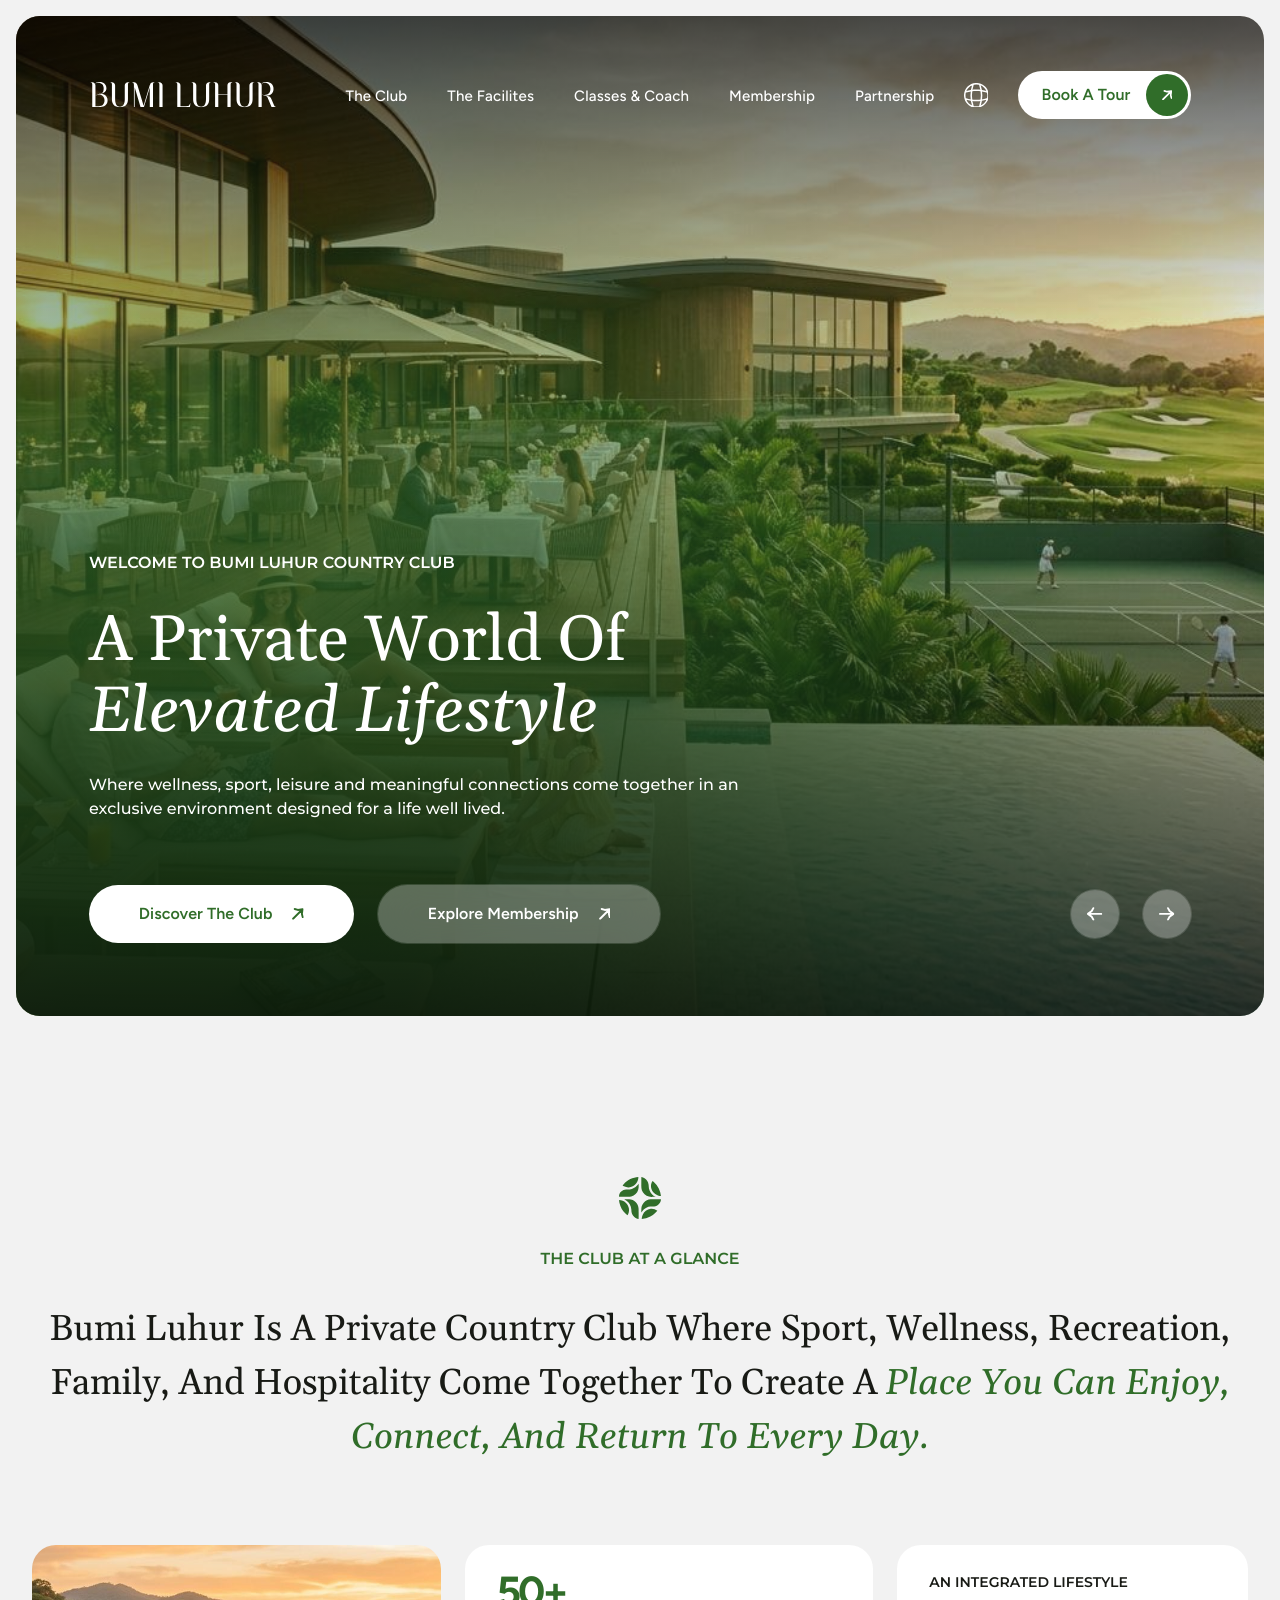
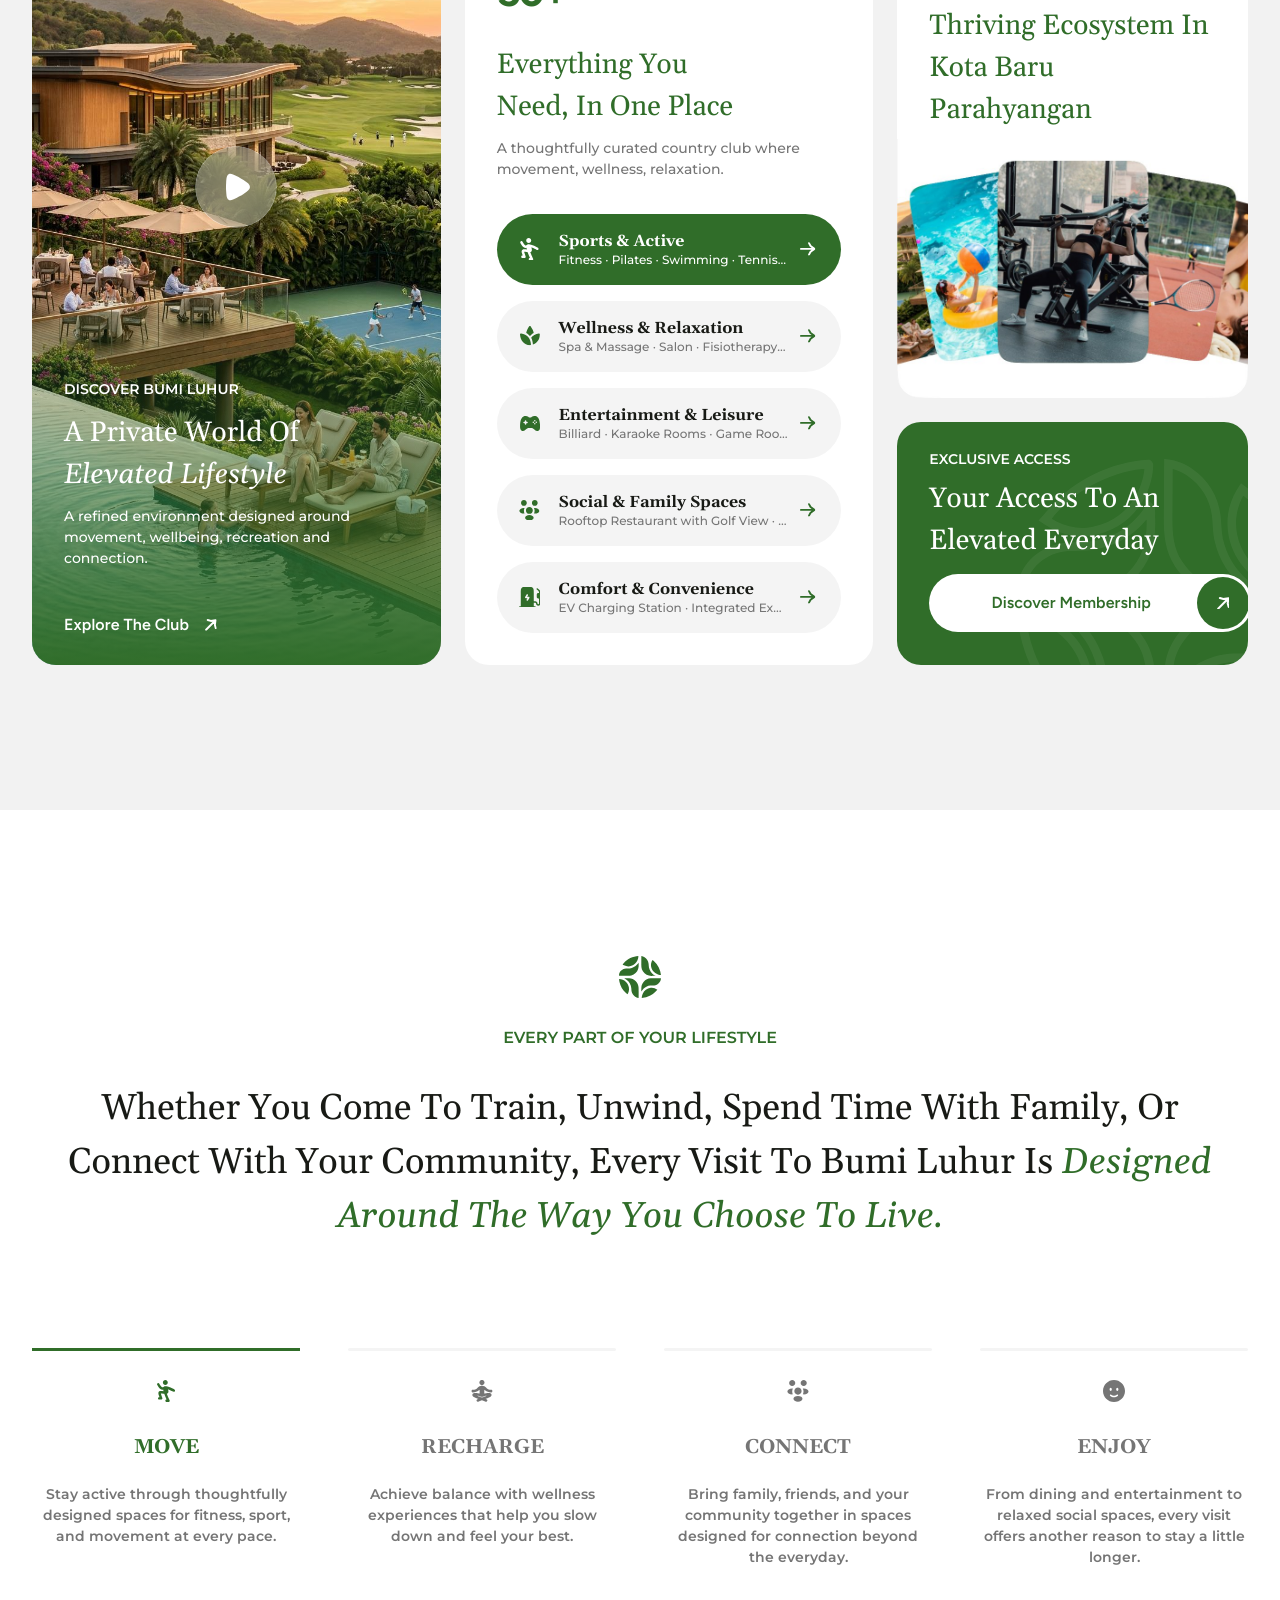
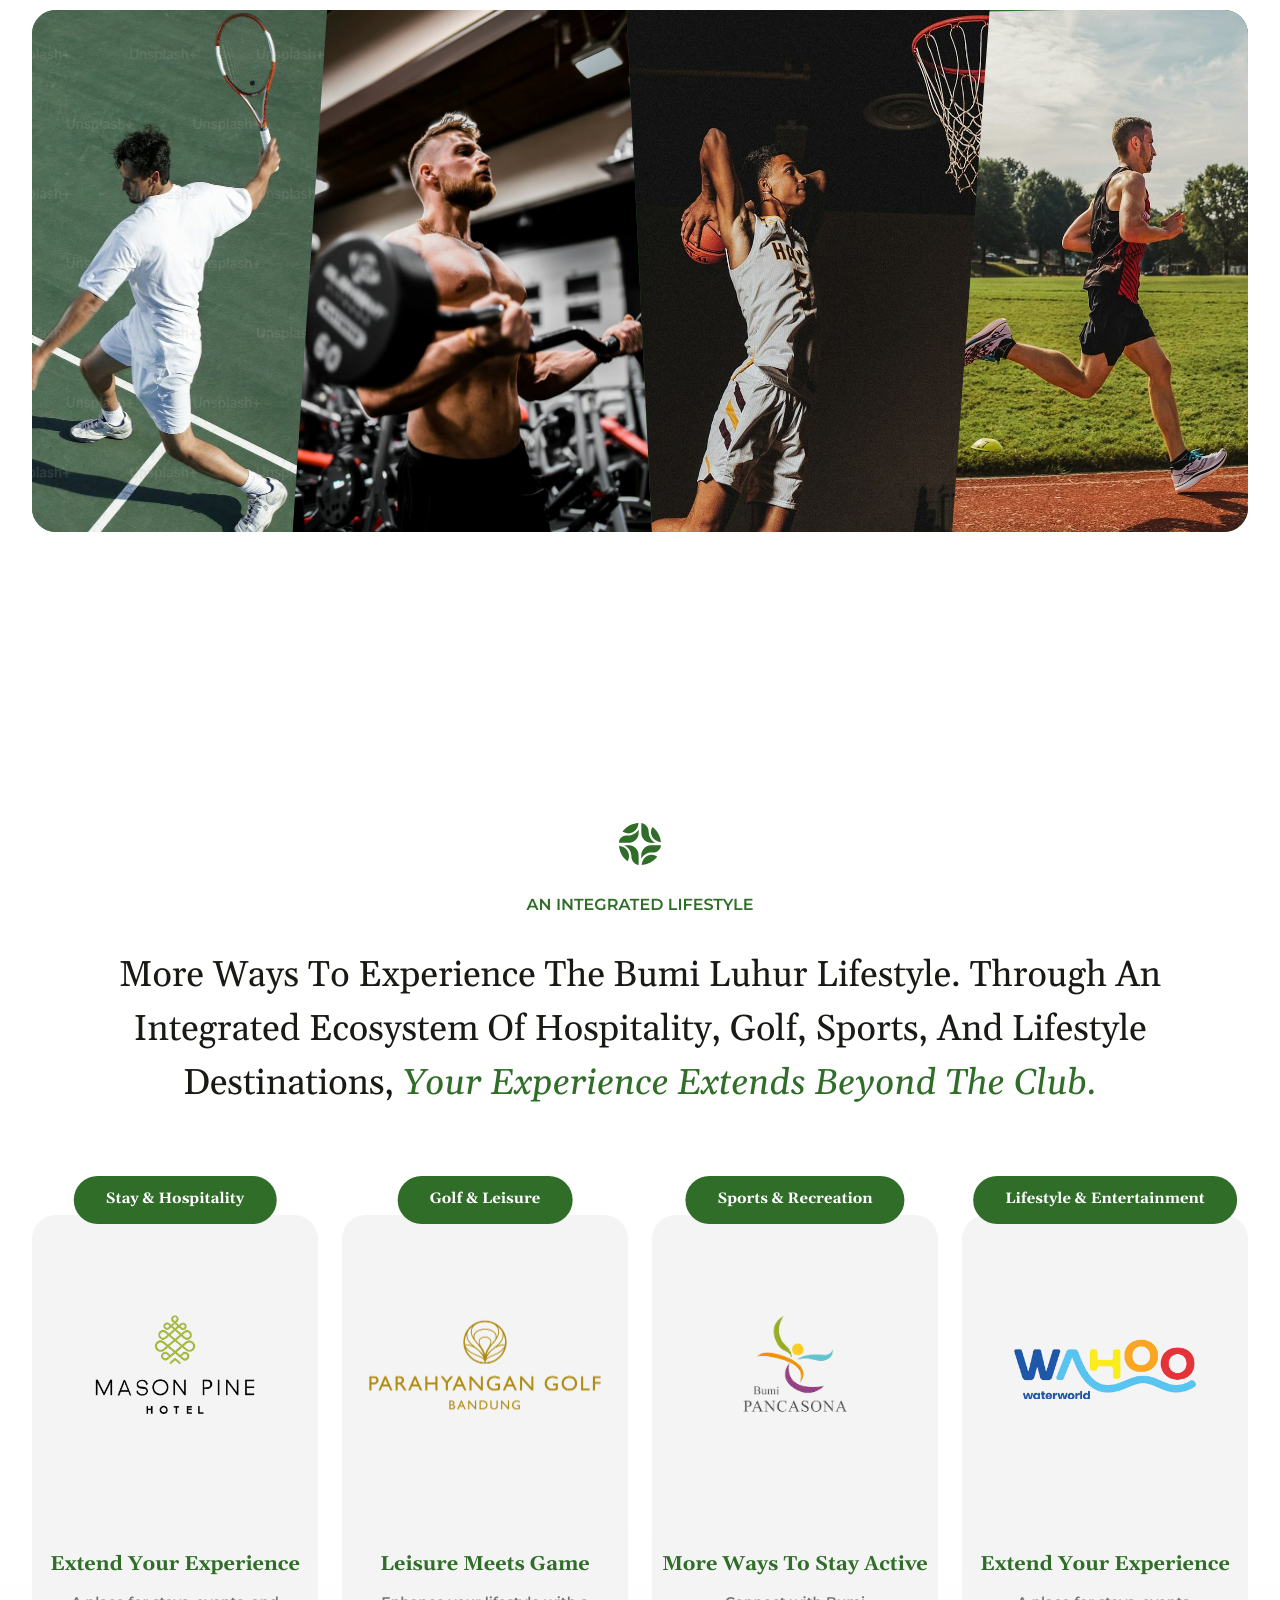
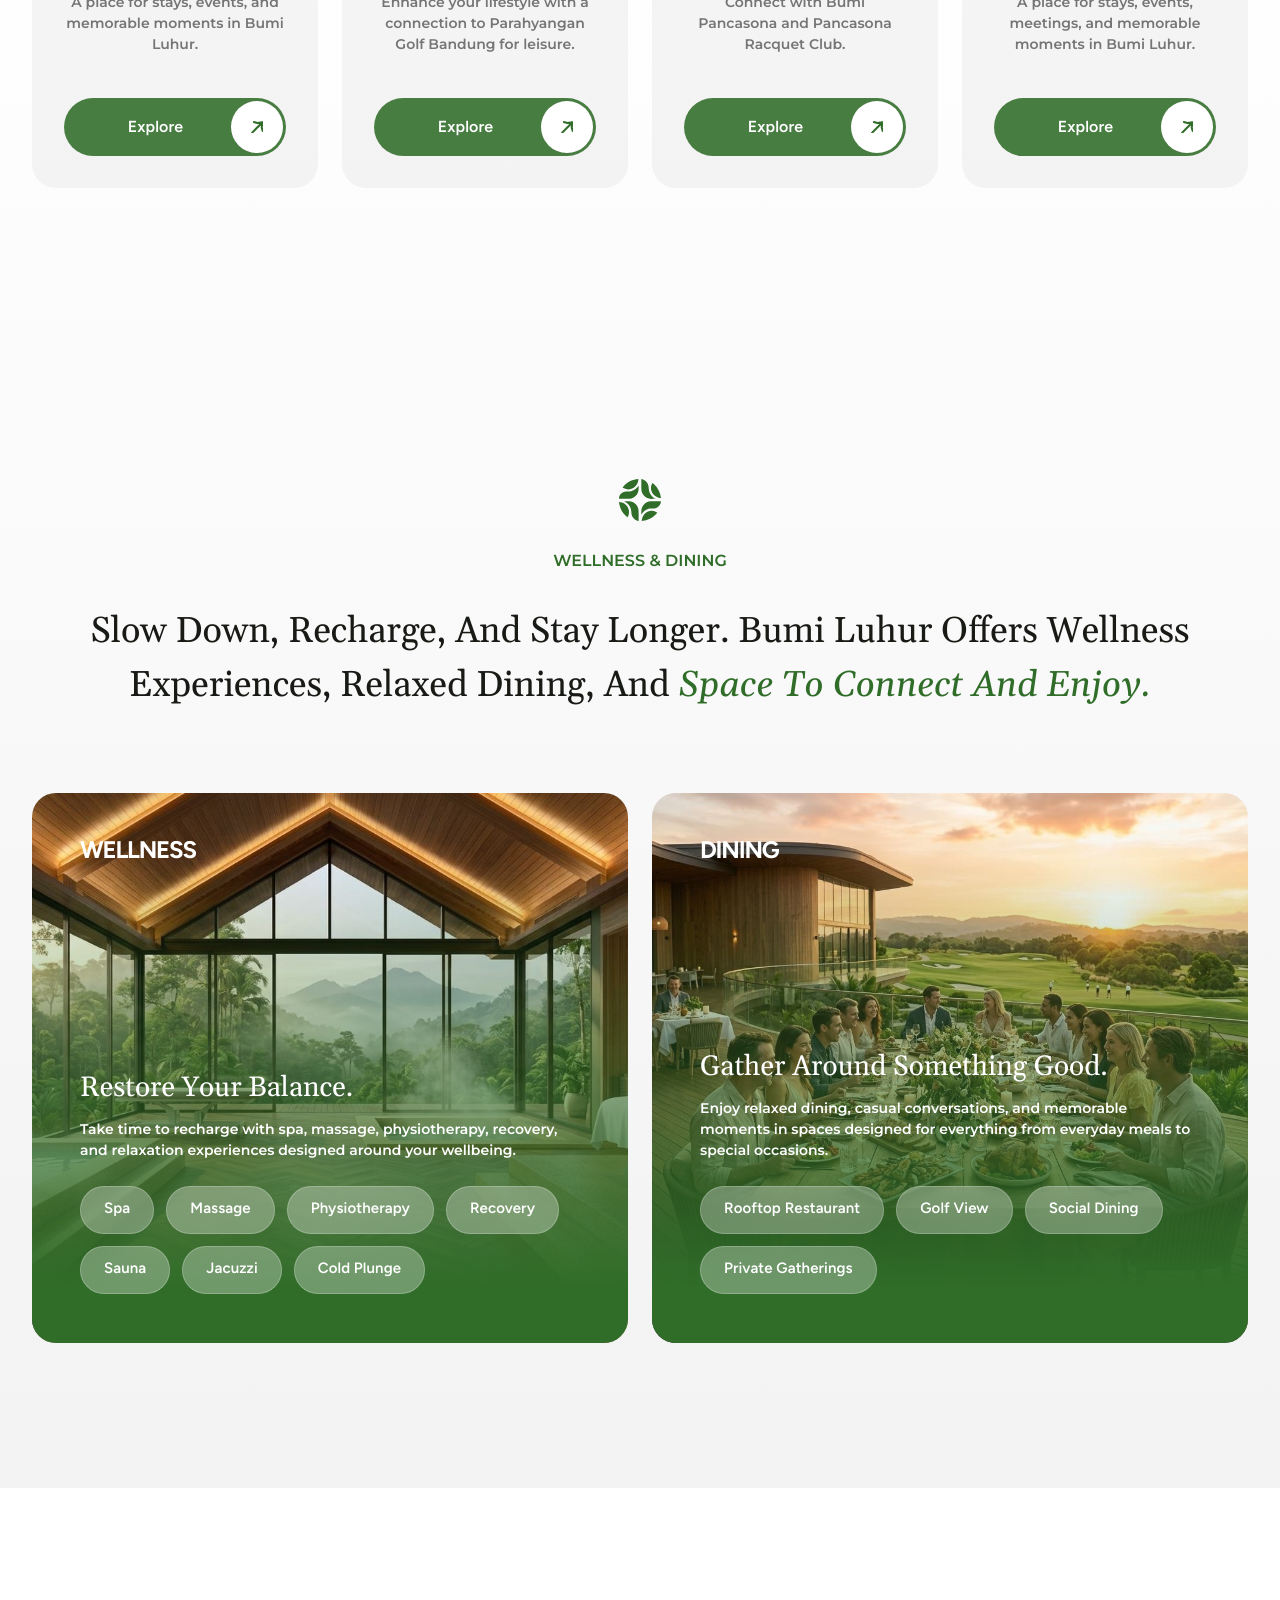
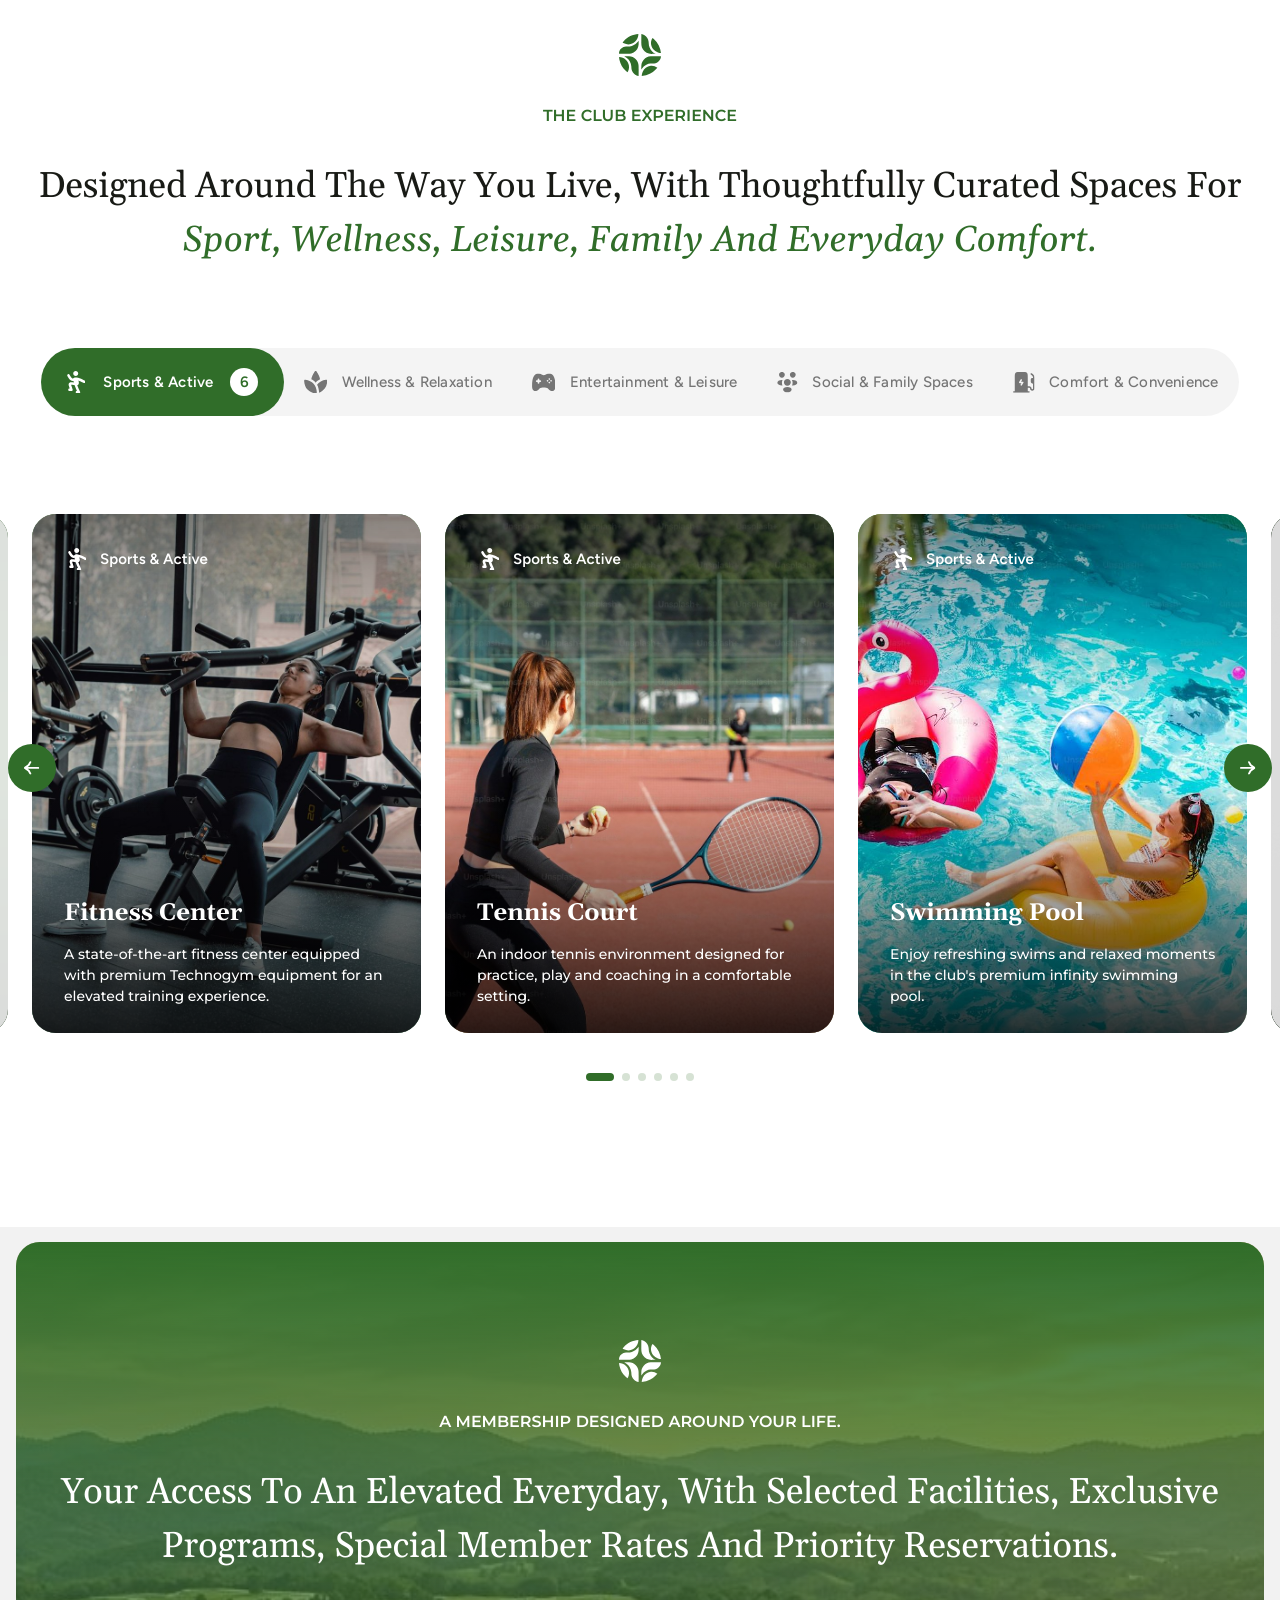
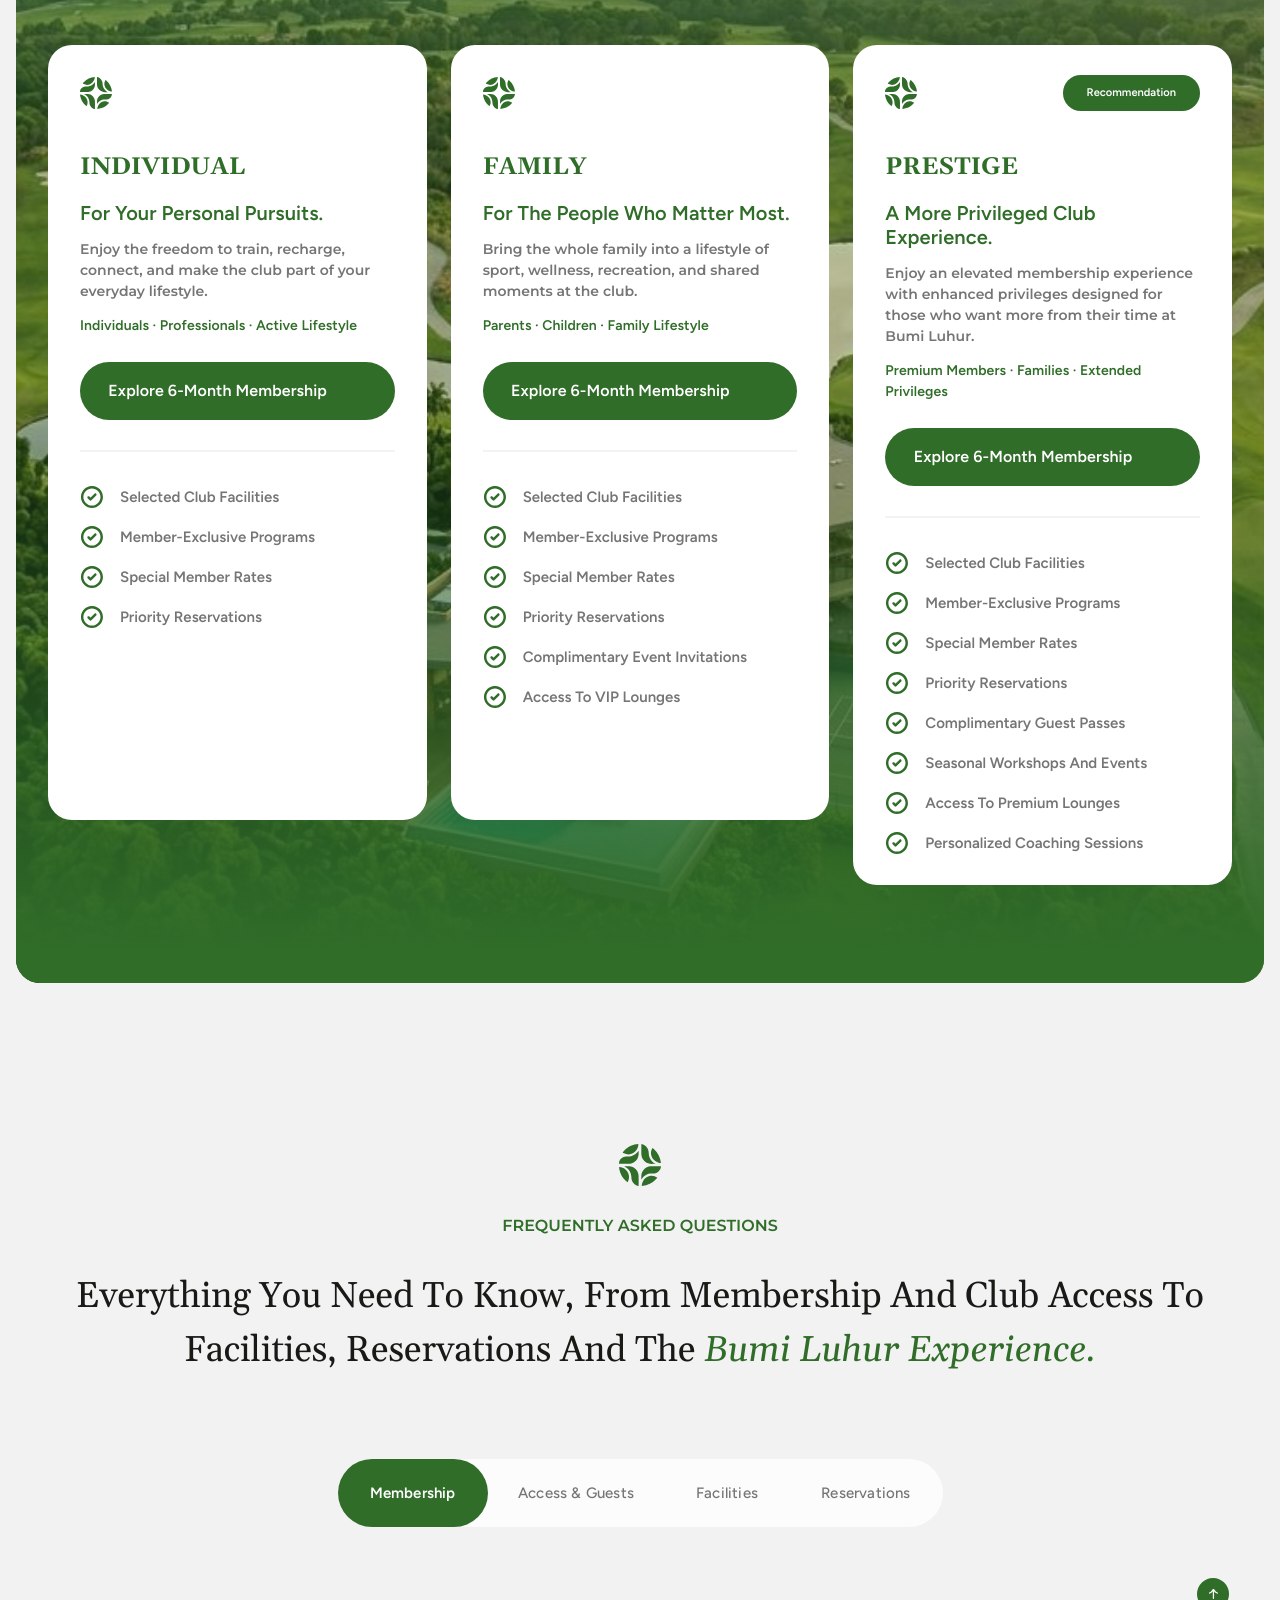
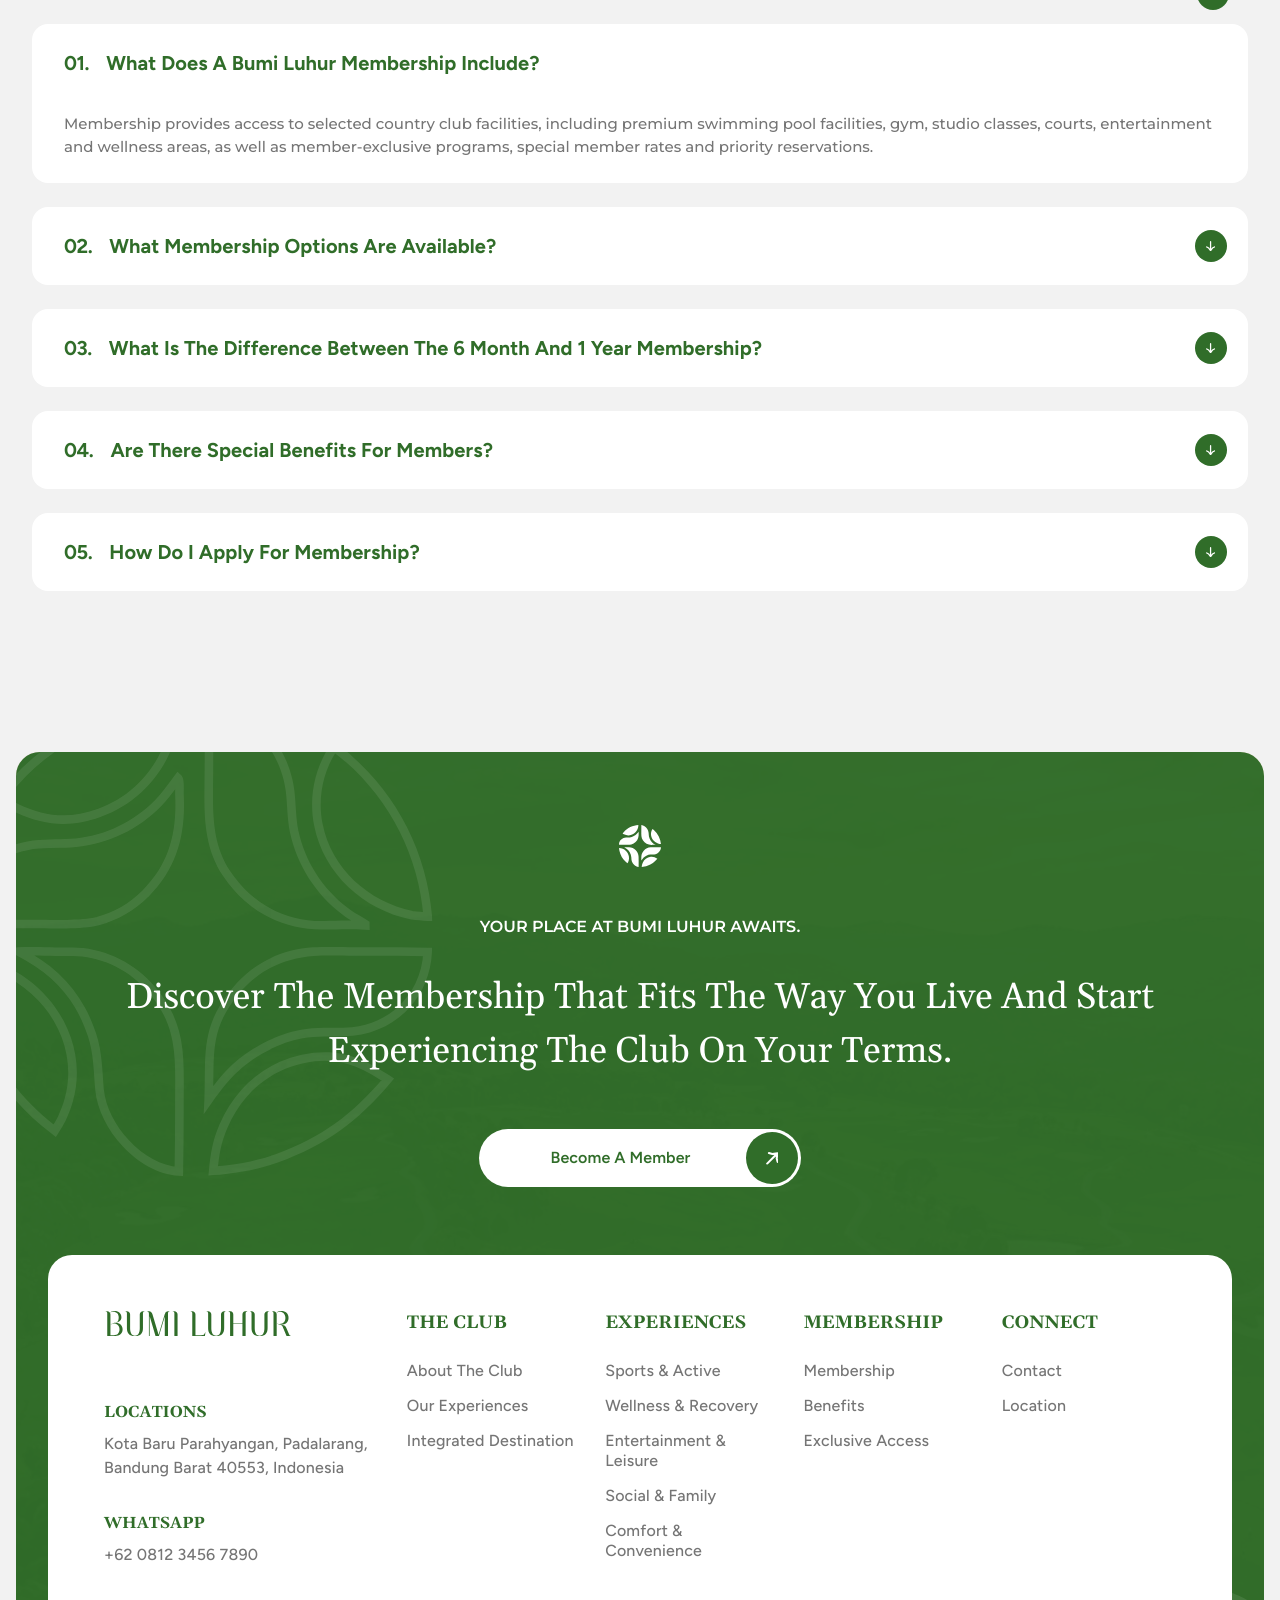
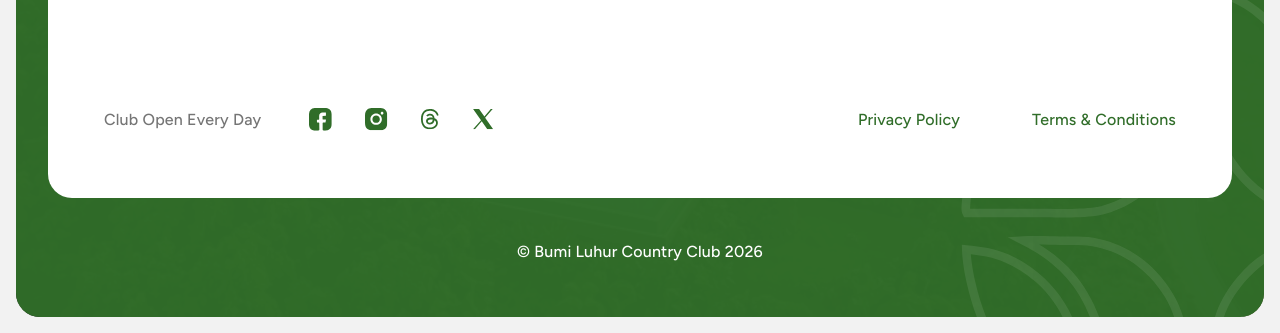
==== commit f8438a16: "Add files via upload" ====
--- a/index.html
+++ b/index.html
@@ -66,7 +66,7 @@
       <article class="card glance-discover">
         <img class="glance-discover__img" src="assets/img/discover.jpg" alt="Aerial view of the Bumi Luhur clubhouse, dining terrace and tennis courts" width="768" height="1376">
         <div class="glance-discover__shade" aria-hidden="true"></div>
-        <button class="play" type="button" aria-label="Play video"><svg viewBox="0 0 24 28.1"><use href="#i-play"/></svg></button>
+        <button class="play" type="button" aria-label="Play the Bumi Luhur video" aria-haspopup="dialog" data-video-id="ctmrWgQ95uI" data-video-title="Country club tour"><svg viewBox="0 0 24 28.1"><use href="#i-play"/></svg></button>
         <div class="glance-discover__body">
           <p class="label">Discover Bumi Luhur</p>
           <h3 class="h-card">A Private World of <br><em>Elevated Lifestyle</em></h3>
@@ -130,34 +130,54 @@
       <h2 class="h-display">Whether you come to train, unwind, spend time with family, <br class="br-lg">or connect with your community, every visit to Bumi Luhur is <br class="br-lg"><em>designed around the way you choose to live.</em></h2>
     </div>
 
-    <div class="pillars" role="tablist" aria-label="Lifestyle pillars">
-      <button class="pillar is-active" role="tab" aria-selected="true" type="button">
+    <div class="pillars" role="tablist" aria-label="Lifestyle pillars" data-autotabs data-interval="6000">
+      <button class="pillar is-active" role="tab" id="ls-tab-move" aria-controls="ls-panel-move" aria-selected="true" type="button">
         <svg class="pillar__ic" viewBox="0 0 18.8 22.5"><use href="#i-sports"/></svg>
         <span class="pillar__title">Move</span>
         <span class="pillar__text">Stay active through thoughtfully designed spaces for fitness, sport, and movement at every pace.</span>
       </button>
-      <button class="pillar" role="tab" aria-selected="false" type="button">
+      <button class="pillar" role="tab" id="ls-tab-recharge" aria-controls="ls-panel-recharge" aria-selected="false" tabindex="-1" type="button">
         <svg class="pillar__ic" viewBox="0 0 20.5 21.2"><use href="#i-recharge"/></svg>
         <span class="pillar__title">Recharge</span>
         <span class="pillar__text">Achieve balance with wellness experiences that help you slow down and feel your best.</span>
       </button>
-      <button class="pillar" role="tab" aria-selected="false" type="button">
+      <button class="pillar" role="tab" id="ls-tab-connect" aria-controls="ls-panel-connect" aria-selected="false" tabindex="-1" type="button">
         <svg class="pillar__ic" viewBox="0 0 20.8 20.8"><use href="#i-social"/></svg>
         <span class="pillar__title">Connect</span>
         <span class="pillar__text">Bring family, friends, and your community together in spaces designed for connection beyond the everyday.</span>
       </button>
-      <button class="pillar" role="tab" aria-selected="false" type="button">
+      <button class="pillar" role="tab" id="ls-tab-enjoy" aria-controls="ls-panel-enjoy" aria-selected="false" tabindex="-1" type="button">
         <svg class="pillar__ic" viewBox="0 0 20 20"><use href="#i-enjoy"/></svg>
         <span class="pillar__title">Enjoy</span>
         <span class="pillar__text">From dining and entertainment to relaxed social spaces, every visit offers another reason to stay a little longer.</span>
       </button>
     </div>
 
-    <div class="strip" aria-label="Sport at Bumi Luhur">
-      <div class="strip__slice strip__slice--1"><img src="assets/img/lifestyle-tennis.jpg" alt="Tennis player serving" width="1728" height="1857"></div>
-      <div class="strip__slice strip__slice--2"><img src="assets/img/lifestyle-gym.jpg" alt="Strength training in the gym" width="1170" height="1071"></div>
-      <div class="strip__slice strip__slice--3"><img src="assets/img/lifestyle-basketball.jpg" alt="Basketball player going for a dunk" width="1666" height="2499"></div>
-      <div class="strip__slice strip__slice--4"><img src="assets/img/lifestyle-run.jpg" alt="Runner on the track" width="2499" height="1666"></div>
+    <div class="strip" aria-live="polite">
+      <div class="strip__set is-active" role="tabpanel" id="ls-panel-move" aria-labelledby="ls-tab-move">
+        <div class="strip__slice strip__slice--1"><img src="assets/img/lifestyle-tennis.jpg" alt="Tennis player serving" width="1728" height="1857"></div>
+        <div class="strip__slice strip__slice--2"><img src="assets/img/lifestyle-gym.jpg" alt="Strength training in the gym" width="1170" height="1071"></div>
+        <div class="strip__slice strip__slice--3"><img src="assets/img/lifestyle-basketball.jpg" alt="Basketball player going for a dunk" width="1666" height="2499"></div>
+        <div class="strip__slice strip__slice--4"><img src="assets/img/lifestyle-run.jpg" alt="Runner on the track" width="2499" height="1666"></div>
+      </div>
+      <div class="strip__set strip__set--cover" role="tabpanel" id="ls-panel-recharge" aria-labelledby="ls-tab-recharge" aria-hidden="true">
+        <div class="strip__slice strip__slice--1"><img src="assets/img/facility-spa.jpg" alt="Facial massage at the spa" loading="lazy" decoding="async"></div>
+        <div class="strip__slice strip__slice--2"><img src="assets/img/wellness.jpg" alt="Wellness pavilion with steam" loading="lazy" decoding="async"></div>
+        <div class="strip__slice strip__slice--3"><img src="https://images.unsplash.com/photo-1649751361457-01d3a696c7e6?auto=format&fit=crop&w=900&q=75" alt="Physiotherapy session" loading="lazy" decoding="async"></div>
+        <div class="strip__slice strip__slice--4"><img src="https://images.unsplash.com/photo-1544843776-7c98a52e08a4?auto=format&fit=crop&w=900&q=75" alt="Relaxing in the jacuzzi" loading="lazy" decoding="async"></div>
+      </div>
+      <div class="strip__set strip__set--cover" role="tabpanel" id="ls-panel-connect" aria-labelledby="ls-tab-connect" aria-hidden="true">
+        <div class="strip__slice strip__slice--1"><img src="assets/img/dining.jpg" alt="Friends dining together" loading="lazy" decoding="async"></div>
+        <div class="strip__slice strip__slice--2"><img src="https://images.unsplash.com/photo-1768851142332-75f3d1b47452?auto=format&fit=crop&w=900&q=75" alt="Function room set for a gathering" loading="lazy" decoding="async"></div>
+        <div class="strip__slice strip__slice--3"><img src="https://images.unsplash.com/photo-1596997000103-e597b3ca50df?auto=format&fit=crop&w=900&q=75" alt="Outdoor playground" loading="lazy" decoding="async"></div>
+        <div class="strip__slice strip__slice--4"><img src="assets/img/discover.jpg" alt="Clubhouse terrace and gardens" loading="lazy" decoding="async"></div>
+      </div>
+      <div class="strip__set strip__set--cover" role="tabpanel" id="ls-panel-enjoy" aria-labelledby="ls-tab-enjoy" aria-hidden="true">
+        <div class="strip__slice strip__slice--1"><img src="https://images.unsplash.com/photo-1432303492674-642e9d0944b2?auto=format&fit=crop&w=900&q=75" alt="Billiard lounge" loading="lazy" decoding="async"></div>
+        <div class="strip__slice strip__slice--2"><img src="https://images.unsplash.com/photo-1560297035-0ed84c4175f6?auto=format&fit=crop&w=900&q=75" alt="Singing in a karaoke room" loading="lazy" decoding="async"></div>
+        <div class="strip__slice strip__slice--3"><img src="https://images.unsplash.com/photo-1662379940109-1026a0dcfe95?auto=format&fit=crop&w=900&q=75" alt="Club library" loading="lazy" decoding="async"></div>
+        <div class="strip__slice strip__slice--4"><img src="assets/img/hero.jpg" alt="Terrace overlooking the golf course" loading="lazy" decoding="async"></div>
+      </div>
     </div>
   </div>
 </section>
@@ -255,55 +275,243 @@
 
     <div class="tabs-scroll">
       <div class="tabs" role="tablist" aria-label="Facility categories">
-        <button class="tab is-active" role="tab" aria-selected="true" type="button" style="--tw:243px"><svg class="tab__ic" viewBox="0 0 18.8 22.5"><use href="#i-sports"/></svg>Sports &amp; Active<span class="tab__count">15</span></button>
-        <button class="tab" role="tab" aria-selected="false" type="button" style="--tw:224px"><svg class="tab__ic" viewBox="0 0 19.9 19.4" style="--iw:23.3px"><use href="#i-wellness"/></svg>Wellness &amp; Relaxation</button>
-        <button class="tab" role="tab" aria-selected="false" type="button" style="--tw:237px"><svg class="tab__ic" viewBox="0 0 20.2 15" style="--iw:23.6px"><use href="#i-entertainment"/></svg>Entertainment &amp; Leisure</button>
-        <button class="tab" role="tab" aria-selected="false" type="button" style="--tw:228px"><svg class="tab__ic" viewBox="0 0 20.8 20.8" style="--iw:20.8px"><use href="#i-social"/></svg>Social &amp; Family Spaces</button>
-        <button class="tab" role="tab" aria-selected="false" type="button" style="--tw:246px"><svg class="tab__ic" viewBox="0 0 21.5 20.8" style="--iw:21.5px"><use href="#i-comfort"/></svg>Comfort &amp; Convenience</button>
-      </div>
-    </div>
-  </div>
-
-  <div class="carousel">
-    <div class="carousel__track">
-      <article class="fcard fcard--ghost fcard--prev" aria-hidden="true">
-        <img src="assets/img/facility-prev.jpg" alt="" width="768" height="1376">
-      </article>
-      <article class="fcard">
-        <img src="assets/img/facility-fitness.jpg" alt="Member training on a Technogym chest press" width="1716" height="1144" style="--pos:79.1%">
-        <span class="fcard__tag"><svg viewBox="0 0 18.8 22.5"><use href="#i-sports"/></svg>Sports &amp; Active</span>
-        <div class="fcard__body">
-          <h3 class="fcard__title">Fitness Center</h3>
-          <p class="body-14">A state-of-the-art fitness center equipped with premium Technogym equipment for an elevated training experience.</p>
-        </div>
-      </article>
-      <article class="fcard">
-        <img src="assets/img/facility-tennis.jpg" alt="Player on the tennis court" width="1716" height="1144">
-        <span class="fcard__tag"><svg viewBox="0 0 18.8 22.5"><use href="#i-sports"/></svg>Sports &amp; Active</span>
-        <div class="fcard__body">
-          <h3 class="fcard__title">Tennis Court</h3>
-          <p class="body-14">An indoor tennis environment designed for practice, play and coaching in a comfortable setting.</p>
-        </div>
-      </article>
-      <article class="fcard">
-        <img src="assets/img/facility-pool.jpg" alt="Friends with inflatables in the swimming pool" width="1144" height="799" style="--pos:79.1%">
-        <span class="fcard__tag"><svg viewBox="0 0 18.8 22.5"><use href="#i-sports"/></svg>Sports &amp; Active</span>
-        <div class="fcard__body">
-          <h3 class="fcard__title">Swimming Pool</h3>
-          <p class="body-14">Enjoy refreshing swims and relaxed <br class="br-lg">moments in the club's premium infinity swimming pool.</p>
-        </div>
-      </article>
-      <article class="fcard fcard--ghost fcard--next" aria-hidden="true">
-        <img src="assets/img/facility-spa.jpg" alt="" width="858" height="1287">
-        <span class="fcard__tag"><svg viewBox="0 0 18.8 22.5"><use href="#i-sports"/></svg>Sports &amp; Active</span>
-        <div class="fcard__body">
-          <h3 class="fcard__title fcard__title--sm">Spa &amp; Massage</h3>
-          <p class="body-14">Dedicated spaces for spa treatments, <br class="br-lg">massage and moments of deep <br class="br-lg">relaxation.</p>
-        </div>
-      </article>
-    </div>
-    <button class="round round--green carousel__btn carousel__btn--prev" type="button" aria-label="Previous"><svg class="ic" viewBox="0 0 15.3 13.7"><use href="#i-arrow-left"/></svg></button>
-    <button class="round round--green carousel__btn carousel__btn--next" type="button" aria-label="Next"><svg class="ic" viewBox="0 0 15.3 13.7"><use href="#i-arrow-right"/></svg></button>
+        <button class="tab is-active" role="tab" id="xp-tab-sports" aria-controls="xp-panel-sports" aria-selected="true" type="button" style="--tw:243px"><svg class="tab__ic" viewBox="0 0 18.8 22.5"><use href="#i-sports"/></svg>Sports &amp; Active<span class="tab__count" aria-label="6 facilities">6</span></button>
+        <button class="tab" role="tab" id="xp-tab-wellness" aria-controls="xp-panel-wellness" aria-selected="false" tabindex="-1" type="button" style="--tw:224px"><svg class="tab__ic" viewBox="0 0 19.9 19.4" style="--iw:23.3px"><use href="#i-wellness"/></svg>Wellness &amp; Relaxation<span class="tab__count" aria-label="5 facilities">5</span></button>
+        <button class="tab" role="tab" id="xp-tab-entertainment" aria-controls="xp-panel-entertainment" aria-selected="false" tabindex="-1" type="button" style="--tw:237px"><svg class="tab__ic" viewBox="0 0 20.2 15" style="--iw:23.6px"><use href="#i-entertainment"/></svg>Entertainment &amp; Leisure<span class="tab__count" aria-label="5 facilities">5</span></button>
+        <button class="tab" role="tab" id="xp-tab-social" aria-controls="xp-panel-social" aria-selected="false" tabindex="-1" type="button" style="--tw:228px"><svg class="tab__ic" viewBox="0 0 20.8 20.8" style="--iw:20.8px"><use href="#i-social"/></svg>Social &amp; Family Spaces<span class="tab__count" aria-label="5 facilities">5</span></button>
+        <button class="tab" role="tab" id="xp-tab-comfort" aria-controls="xp-panel-comfort" aria-selected="false" tabindex="-1" type="button" style="--tw:246px"><svg class="tab__ic" viewBox="0 0 21.5 20.8" style="--iw:21.5px"><use href="#i-comfort"/></svg>Comfort &amp; Convenience<span class="tab__count" aria-label="5 facilities">5</span></button>
+      </div>
+    </div>
+  </div>
+
+  <div class="carousel" data-carousel aria-roledescription="carousel" aria-label="Club facilities">
+    <div class="container">
+      <div class="carousel__viewport">
+        <div class="carousel__panel is-active" role="tabpanel" id="xp-panel-sports" aria-labelledby="xp-tab-sports">
+          <article class="fcard" aria-roledescription="slide" aria-label="1 of 6">
+            <img src="assets/img/facility-fitness.jpg" alt="Member training on a Technogym chest press" style="--pos:79.1% 50%" decoding="async">
+            <span class="fcard__tag"><svg viewBox="0 0 18.8 22.5"><use href="#i-sports"/></svg>Sports &amp; Active</span>
+            <div class="fcard__body">
+              <h3 class="fcard__title">Fitness Center</h3>
+              <p class="body-14">A state-of-the-art fitness center equipped with premium Technogym equipment for an elevated training experience.</p>
+            </div>
+          </article>
+          <article class="fcard" aria-roledescription="slide" aria-label="2 of 6">
+            <img src="assets/img/facility-tennis.jpg" alt="Player on the tennis court" decoding="async">
+            <span class="fcard__tag"><svg viewBox="0 0 18.8 22.5"><use href="#i-sports"/></svg>Sports &amp; Active</span>
+            <div class="fcard__body">
+              <h3 class="fcard__title">Tennis Court</h3>
+              <p class="body-14">An indoor tennis environment designed for practice, play and coaching in a comfortable setting.</p>
+            </div>
+          </article>
+          <article class="fcard" aria-roledescription="slide" aria-label="3 of 6">
+            <img src="assets/img/facility-pool.jpg" alt="Friends with inflatables in the swimming pool" style="--pos:79.1% 50%" decoding="async">
+            <span class="fcard__tag"><svg viewBox="0 0 18.8 22.5"><use href="#i-sports"/></svg>Sports &amp; Active</span>
+            <div class="fcard__body">
+              <h3 class="fcard__title">Swimming Pool</h3>
+              <p class="body-14">Enjoy refreshing swims and relaxed moments in the club's premium infinity swimming pool.</p>
+            </div>
+          </article>
+          <article class="fcard" aria-roledescription="slide" aria-label="4 of 6">
+            <img src="assets/img/lifestyle-basketball.jpg" alt="Basketball player going for a dunk" style="--pos:50% 30%" decoding="async">
+            <span class="fcard__tag"><svg viewBox="0 0 18.8 22.5"><use href="#i-sports"/></svg>Sports &amp; Active</span>
+            <div class="fcard__body">
+              <h3 class="fcard__title">Basketball Court</h3>
+              <p class="body-14">A full-size indoor court for pick-up games, junior clinics and league nights with friends.</p>
+            </div>
+          </article>
+          <article class="fcard" aria-roledescription="slide" aria-label="5 of 6">
+            <img src="https://images.unsplash.com/photo-1747238415033-b74eec07eb59?auto=format&fit=crop&w=900&q=75" alt="Woman exercising on a Pilates reformer" loading="lazy" decoding="async">
+            <span class="fcard__tag"><svg viewBox="0 0 18.8 22.5"><use href="#i-sports"/></svg>Sports &amp; Active</span>
+            <div class="fcard__body">
+              <h3 class="fcard__title">Pilates Studio</h3>
+              <p class="body-14">Reformer and mat classes led by certified instructors in a calm, light-filled studio.</p>
+            </div>
+          </article>
+          <article class="fcard" aria-roledescription="slide" aria-label="6 of 6">
+            <img src="https://images.unsplash.com/photo-1626721105838-706d5aca809d?auto=format&fit=crop&w=900&q=75" alt="Badminton shuttlecock on a court" decoding="async">
+            <span class="fcard__tag"><svg viewBox="0 0 18.8 22.5"><use href="#i-sports"/></svg>Sports &amp; Active</span>
+            <div class="fcard__body">
+              <h3 class="fcard__title">Badminton Hall</h3>
+              <p class="body-14">Professional-grade courts for casual rallies, coaching sessions and competitive doubles.</p>
+            </div>
+          </article>
+        </div>
+        <div class="carousel__panel" role="tabpanel" id="xp-panel-wellness" aria-labelledby="xp-tab-wellness" hidden>
+          <article class="fcard" aria-roledescription="slide" aria-label="1 of 5">
+            <img src="assets/img/facility-spa.jpg" alt="Guest receiving a facial massage at the spa" loading="lazy" decoding="async">
+            <span class="fcard__tag"><svg viewBox="0 0 19.9 19.4"><use href="#i-wellness"/></svg>Wellness &amp; Relaxation</span>
+            <div class="fcard__body">
+              <h3 class="fcard__title">Spa &amp; Massage</h3>
+              <p class="body-14">Dedicated spaces for spa treatments, massage and moments of deep relaxation.</p>
+            </div>
+          </article>
+          <article class="fcard" aria-roledescription="slide" aria-label="2 of 5">
+            <img src="assets/img/wellness.jpg" alt="Wellness pavilion with steam and forest views" style="--pos:60% 50%" loading="lazy" decoding="async">
+            <span class="fcard__tag"><svg viewBox="0 0 19.9 19.4"><use href="#i-wellness"/></svg>Wellness &amp; Relaxation</span>
+            <div class="fcard__body">
+              <h3 class="fcard__title">Sauna &amp; Steam</h3>
+              <p class="body-14">Warm up in the forest-view wellness pavilion with sauna and steam sessions after your workout.</p>
+            </div>
+          </article>
+          <article class="fcard" aria-roledescription="slide" aria-label="3 of 5">
+            <img src="https://images.unsplash.com/photo-1649751361457-01d3a696c7e6?auto=format&fit=crop&w=900&q=75" alt="Physiotherapist examining a patient's leg" loading="lazy" decoding="async">
+            <span class="fcard__tag"><svg viewBox="0 0 19.9 19.4"><use href="#i-wellness"/></svg>Wellness &amp; Relaxation</span>
+            <div class="fcard__body">
+              <h3 class="fcard__title">Physiotherapy &amp; Recovery</h3>
+              <p class="body-14">Personalised physiotherapy and recovery programmes to help you train smarter and recover faster.</p>
+            </div>
+          </article>
+          <article class="fcard" aria-roledescription="slide" aria-label="4 of 5">
+            <img src="https://images.unsplash.com/photo-1544843776-7c98a52e08a4?auto=format&fit=crop&w=900&q=75" alt="Woman relaxing in a hot tub" loading="lazy" decoding="async">
+            <span class="fcard__tag"><svg viewBox="0 0 19.9 19.4"><use href="#i-wellness"/></svg>Wellness &amp; Relaxation</span>
+            <div class="fcard__body">
+              <h3 class="fcard__title">Jacuzzi &amp; Cold Plunge</h3>
+              <p class="body-14">Contrast therapy with a heated jacuzzi and cold plunge to ease tired muscles and restore energy.</p>
+            </div>
+          </article>
+          <article class="fcard" aria-roledescription="slide" aria-label="5 of 5">
+            <img src="https://images.unsplash.com/photo-1580618672591-eb180b1a973f?auto=format&fit=crop&w=900&q=75" alt="Stylist blow-drying a client's hair" loading="lazy" decoding="async">
+            <span class="fcard__tag"><svg viewBox="0 0 19.9 19.4"><use href="#i-wellness"/></svg>Wellness &amp; Relaxation</span>
+            <div class="fcard__body">
+              <h3 class="fcard__title">Salon</h3>
+              <p class="body-14">Hair and grooming services so you can refresh before dinner, an event or a night out.</p>
+            </div>
+          </article>
+        </div>
+        <div class="carousel__panel" role="tabpanel" id="xp-panel-entertainment" aria-labelledby="xp-tab-entertainment" hidden>
+          <article class="fcard" aria-roledescription="slide" aria-label="1 of 5">
+            <img src="https://images.unsplash.com/photo-1432303492674-642e9d0944b2?auto=format&fit=crop&w=900&q=75" alt="Billiard table in a warm-toned lounge" loading="lazy" decoding="async">
+            <span class="fcard__tag"><svg viewBox="0 0 20.2 15"><use href="#i-entertainment"/></svg>Entertainment &amp; Leisure</span>
+            <div class="fcard__body">
+              <h3 class="fcard__title">Billiard Lounge</h3>
+              <p class="body-14">A relaxed lounge with full-size tables for friendly matches over evening drinks.</p>
+            </div>
+          </article>
+          <article class="fcard" aria-roledescription="slide" aria-label="2 of 5">
+            <img src="https://images.unsplash.com/photo-1560297035-0ed84c4175f6?auto=format&fit=crop&w=900&q=75" alt="Woman singing into a microphone" loading="lazy" decoding="async">
+            <span class="fcard__tag"><svg viewBox="0 0 20.2 15"><use href="#i-entertainment"/></svg>Entertainment &amp; Leisure</span>
+            <div class="fcard__body">
+              <h3 class="fcard__title">Karaoke Rooms</h3>
+              <p class="body-14">Private, soundproofed rooms with curated song libraries for birthdays, team nights and family fun.</p>
+            </div>
+          </article>
+          <article class="fcard" aria-roledescription="slide" aria-label="3 of 5">
+            <img src="https://images.unsplash.com/photo-1518928286447-dc161b7cd6fb?auto=format&fit=crop&w=900&q=75" alt="Player serving at a table tennis table" loading="lazy" decoding="async">
+            <span class="fcard__tag"><svg viewBox="0 0 20.2 15"><use href="#i-entertainment"/></svg>Entertainment &amp; Leisure</span>
+            <div class="fcard__body">
+              <h3 class="fcard__title">Game Room</h3>
+              <p class="body-14">Table tennis, board games and consoles in one lively space for every age.</p>
+            </div>
+          </article>
+          <article class="fcard" aria-roledescription="slide" aria-label="4 of 5">
+            <img src="https://images.unsplash.com/photo-1662379940109-1026a0dcfe95?auto=format&fit=crop&w=900&q=75" alt="Library with tall bookshelves and a rolling ladder" loading="lazy" decoding="async">
+            <span class="fcard__tag"><svg viewBox="0 0 20.2 15"><use href="#i-entertainment"/></svg>Entertainment &amp; Leisure</span>
+            <div class="fcard__body">
+              <h3 class="fcard__title">Library</h3>
+              <p class="body-14">A quiet reading room with books, magazines and comfortable armchairs to unwind.</p>
+            </div>
+          </article>
+          <article class="fcard" aria-roledescription="slide" aria-label="5 of 5">
+            <img src="assets/img/hero.jpg" alt="Club terrace overlooking the golf course at sunset" style="--pos:85% 50%" loading="lazy" decoding="async">
+            <span class="fcard__tag"><svg viewBox="0 0 20.2 15"><use href="#i-entertainment"/></svg>Entertainment &amp; Leisure</span>
+            <div class="fcard__body">
+              <h3 class="fcard__title">Golf View Terrace</h3>
+              <p class="body-14">Open-air seating overlooking the fairways, made for long conversations at sunset.</p>
+            </div>
+          </article>
+        </div>
+        <div class="carousel__panel" role="tabpanel" id="xp-panel-social" aria-labelledby="xp-tab-social" hidden>
+          <article class="fcard" aria-roledescription="slide" aria-label="1 of 5">
+            <img src="assets/img/dining.jpg" alt="Friends dining on the rooftop terrace" style="--pos:60% 50%" loading="lazy" decoding="async">
+            <span class="fcard__tag"><svg viewBox="0 0 20.8 20.8"><use href="#i-social"/></svg>Social &amp; Family Spaces</span>
+            <div class="fcard__body">
+              <h3 class="fcard__title">Rooftop Restaurant</h3>
+              <p class="body-14">Seasonal menus with sweeping golf views, from weekday lunches to celebratory dinners.</p>
+            </div>
+          </article>
+          <article class="fcard" aria-roledescription="slide" aria-label="2 of 5">
+            <img src="https://images.unsplash.com/photo-1768851142332-75f3d1b47452?auto=format&fit=crop&w=900&q=75" alt="Function room set with round tables for an event" loading="lazy" decoding="async">
+            <span class="fcard__tag"><svg viewBox="0 0 20.8 20.8"><use href="#i-social"/></svg>Social &amp; Family Spaces</span>
+            <div class="fcard__body">
+              <h3 class="fcard__title">Multi-Function Room</h3>
+              <p class="body-14">A flexible venue for private celebrations, community gatherings and corporate events.</p>
+            </div>
+          </article>
+          <article class="fcard" aria-roledescription="slide" aria-label="3 of 5">
+            <img src="assets/img/discover.jpg" alt="Clubhouse gardens, terrace and courts from above" style="--pos:50% 70%" loading="lazy" decoding="async">
+            <span class="fcard__tag"><svg viewBox="0 0 20.8 20.8"><use href="#i-social"/></svg>Social &amp; Family Spaces</span>
+            <div class="fcard__body">
+              <h3 class="fcard__title">Outdoor Garden</h3>
+              <p class="body-14">Landscaped lawns and shaded terraces for picnics, family afternoons and outdoor events.</p>
+            </div>
+          </article>
+          <article class="fcard" aria-roledescription="slide" aria-label="4 of 5">
+            <img src="https://images.unsplash.com/photo-1596997000103-e597b3ca50df?auto=format&fit=crop&w=900&q=75" alt="Wooden playground surrounded by trees" loading="lazy" decoding="async">
+            <span class="fcard__tag"><svg viewBox="0 0 20.8 20.8"><use href="#i-social"/></svg>Social &amp; Family Spaces</span>
+            <div class="fcard__body">
+              <h3 class="fcard__title">Playground &amp; Kids Club</h3>
+              <p class="body-14">Safe, supervised outdoor play areas where children explore while parents relax nearby.</p>
+            </div>
+          </article>
+          <article class="fcard" aria-roledescription="slide" aria-label="5 of 5">
+            <img src="https://images.unsplash.com/photo-1687946803051-51da173a9f55?auto=format&fit=crop&w=900&q=75" alt="Children's playroom with books and toys" loading="lazy" decoding="async">
+            <span class="fcard__tag"><svg viewBox="0 0 20.8 20.8"><use href="#i-social"/></svg>Social &amp; Family Spaces</span>
+            <div class="fcard__body">
+              <h3 class="fcard__title">Kids Gym &amp; Playroom</h3>
+              <p class="body-14">An indoor space for active play, creative activities and age-appropriate kids' programmes.</p>
+            </div>
+          </article>
+        </div>
+        <div class="carousel__panel" role="tabpanel" id="xp-panel-comfort" aria-labelledby="xp-tab-comfort" hidden>
+          <article class="fcard" aria-roledescription="slide" aria-label="1 of 5">
+            <img src="https://images.unsplash.com/photo-1593941707882-a5bba14938c7?auto=format&fit=crop&w=900&q=75" alt="Electric vehicle plugged into a charger" loading="lazy" decoding="async">
+            <span class="fcard__tag"><svg viewBox="0 0 21.5 20.8"><use href="#i-comfort"/></svg>Comfort &amp; Convenience</span>
+            <div class="fcard__body">
+              <h3 class="fcard__title">EV Charging Station</h3>
+              <p class="body-14">Dedicated charging bays so your car is ready by the time your session ends.</p>
+            </div>
+          </article>
+          <article class="fcard" aria-roledescription="slide" aria-label="2 of 5">
+            <img src="https://images.unsplash.com/photo-1611892440504-42a792e24d32?auto=format&fit=crop&w=900&q=75" alt="Hotel bedroom with a garden view" loading="lazy" decoding="async">
+            <span class="fcard__tag"><svg viewBox="0 0 21.5 20.8"><use href="#i-comfort"/></svg>Comfort &amp; Convenience</span>
+            <div class="fcard__body">
+              <h3 class="fcard__title">Mason Pine Hotel</h3>
+              <p class="body-14">Extend your visit with integrated stays at Mason Pine Hotel, minutes from the club.</p>
+            </div>
+          </article>
+          <article class="fcard" aria-roledescription="slide" aria-label="3 of 5">
+            <img src="assets/img/aerial.jpg" alt="Aerial view of the golf course and clubhouse" style="--pos:50% 60%" loading="lazy" decoding="async">
+            <span class="fcard__tag"><svg viewBox="0 0 21.5 20.8"><use href="#i-comfort"/></svg>Comfort &amp; Convenience</span>
+            <div class="fcard__body">
+              <h3 class="fcard__title">Parahyangan Golf</h3>
+              <p class="body-14">Seamless access to Parahyangan Golf Bandung for a round before or after your club day.</p>
+            </div>
+          </article>
+          <article class="fcard" aria-roledescription="slide" aria-label="4 of 5">
+            <img src="assets/img/lifestyle-run.jpg" alt="Runner on an outdoor track" loading="lazy" decoding="async">
+            <span class="fcard__tag"><svg viewBox="0 0 21.5 20.8"><use href="#i-comfort"/></svg>Comfort &amp; Convenience</span>
+            <div class="fcard__body">
+              <h3 class="fcard__title">Bumi Pancasona Sports Club</h3>
+              <p class="body-14">Outdoor fields and sports programmes at Bumi Pancasona, part of the same lifestyle ecosystem.</p>
+            </div>
+          </article>
+          <article class="fcard" aria-roledescription="slide" aria-label="5 of 5">
+            <img src="assets/img/hero.jpg" alt="Clubhouse terrace with outdoor dining" style="--pos:20% 50%" loading="lazy" decoding="async">
+            <span class="fcard__tag"><svg viewBox="0 0 21.5 20.8"><use href="#i-comfort"/></svg>Comfort &amp; Convenience</span>
+            <div class="fcard__body">
+              <h3 class="fcard__title">Clubhouse Concierge</h3>
+              <p class="body-14">A welcoming clubhouse team to arrange reservations, guest passes and every detail of your visit.</p>
+            </div>
+          </article>
+        </div>
+      </div>
+    </div>
+    <div class="carousel__controls">
+      <button class="round round--green carousel__btn carousel__btn--prev" type="button" aria-label="Previous facility" data-prev><svg class="ic" viewBox="0 0 15.3 13.7"><use href="#i-arrow-left"/></svg></button>
+      <div class="carousel__dots" role="group" aria-label="Choose slide"></div>
+      <button class="round round--green carousel__btn carousel__btn--next" type="button" aria-label="Next facility" data-next><svg class="ic" viewBox="0 0 15.3 13.7"><use href="#i-arrow-right"/></svg></button>
+    </div>
   </div>
 </section>
 
@@ -384,26 +592,101 @@
     </div>
 
     <div class="seg" role="tablist" aria-label="FAQ topics">
-      <button class="seg__btn is-active" role="tab" aria-selected="true" type="button" style="--tw:150px">Membership</button>
-      <button class="seg__btn" role="tab" aria-selected="false" type="button" style="--tw:177px">Access &amp; Guests</button>
-      <button class="seg__btn" role="tab" aria-selected="false" type="button" style="--tw:125px">Facilities</button>
-      <button class="seg__btn" role="tab" aria-selected="false" type="button" style="--tw:153px">Reservations</button>
-    </div>
-
-    <div class="faq__list">
-      <details class="faq-item" open>
-        <summary><span class="faq-item__n">01.</span><span class="faq-item__q">What does a Bumi Luhur membership include?</span><i class="faq-item__t"><svg class="ic" viewBox="0 0 9.1 10.2"><use href="#i-arrow-down"/></svg></i></summary>
-        <p class="faq-item__a">Membership provides access to selected country club facilities, including premium swimming pool facilities, gym, studio classes, courts, entertainment and wellness <br class="br-lg">areas, as well as member-exclusive programs, special member rates and priority reservations.</p>
-      </details>
-      <details class="faq-item">
-        <summary><span class="faq-item__n">02.</span><span class="faq-item__q">What membership options are available?</span><i class="faq-item__t"><svg class="ic" viewBox="0 0 9.1 10.2"><use href="#i-arrow-down"/></svg></i></summary>
-      </details>
-      <details class="faq-item">
-        <summary><span class="faq-item__n">03.</span><span class="faq-item__q">What is the difference between the 6 Month and 1 Year Membership?</span><i class="faq-item__t"><svg class="ic" viewBox="0 0 9.1 10.2"><use href="#i-arrow-down"/></svg></i></summary>
-      </details>
-      <details class="faq-item">
-        <summary><span class="faq-item__n">04.</span><span class="faq-item__q">Are there special benefits for members?</span><i class="faq-item__t"><svg class="ic" viewBox="0 0 9.1 10.2"><use href="#i-arrow-down"/></svg></i></summary>
-      </details>
+      <button class="seg__btn is-active" role="tab" id="faq-tab-membership" aria-controls="faq-panel-membership" aria-selected="true" type="button" style="--tw:150px">Membership</button>
+      <button class="seg__btn" role="tab" id="faq-tab-access" aria-controls="faq-panel-access" aria-selected="false" tabindex="-1" type="button" style="--tw:177px">Access &amp; Guests</button>
+      <button class="seg__btn" role="tab" id="faq-tab-facilities" aria-controls="faq-panel-facilities" aria-selected="false" tabindex="-1" type="button" style="--tw:125px">Facilities</button>
+      <button class="seg__btn" role="tab" id="faq-tab-reservations" aria-controls="faq-panel-reservations" aria-selected="false" tabindex="-1" type="button" style="--tw:153px">Reservations</button>
+    </div>
+
+    <div class="faq__panels">
+      <div class="faq__list is-active" role="tabpanel" id="faq-panel-membership" aria-labelledby="faq-tab-membership">
+        <details class="faq-item" open>
+          <summary><span class="faq-item__n">01.</span><span class="faq-item__q">What does a Bumi Luhur membership include?</span><i class="faq-item__t" aria-hidden="true"><svg class="ic" viewBox="0 0 9.1 10.2"><use href="#i-arrow-down"/></svg></i></summary>
+          <p class="faq-item__a">Membership provides access to selected country club facilities, including premium swimming pool facilities, gym, studio classes, courts, entertainment and wellness <br class="br-lg">areas, as well as member-exclusive programs, special member rates and priority reservations.</p>
+        </details>
+        <details class="faq-item">
+          <summary><span class="faq-item__n">02.</span><span class="faq-item__q">What membership options are available?</span><i class="faq-item__t" aria-hidden="true"><svg class="ic" viewBox="0 0 9.1 10.2"><use href="#i-arrow-down"/></svg></i></summary>
+          <p class="faq-item__a">We offer three tiers: Individual for personal pursuits, Family for parents and children, and Prestige for members who want extended privileges such as guest passes, premium lounges and personalised coaching. Each tier is available as a 6-month or 1-year membership.</p>
+        </details>
+        <details class="faq-item">
+          <summary><span class="faq-item__n">03.</span><span class="faq-item__q">What is the difference between the 6 Month and 1 Year Membership?</span><i class="faq-item__t" aria-hidden="true"><svg class="ic" viewBox="0 0 9.1 10.2"><use href="#i-arrow-down"/></svg></i></summary>
+          <p class="faq-item__a">Both terms include the same benefits for your chosen tier. The 6-month term is ideal if you would like to experience the club first, while the 1-year term offers better overall value and uninterrupted access to seasonal programs and events.</p>
+        </details>
+        <details class="faq-item">
+          <summary><span class="faq-item__n">04.</span><span class="faq-item__q">Are there special benefits for members?</span><i class="faq-item__t" aria-hidden="true"><svg class="ic" viewBox="0 0 9.1 10.2"><use href="#i-arrow-down"/></svg></i></summary>
+          <p class="faq-item__a">Yes. Members enjoy special rates on classes, spa treatments, dining and private events, priority booking for courts and studios, and invitations to member-only programs. Family and Prestige members receive additional privileges such as VIP or premium lounge access.</p>
+        </details>
+        <details class="faq-item">
+          <summary><span class="faq-item__n">05.</span><span class="faq-item__q">How do I apply for membership?</span><i class="faq-item__t" aria-hidden="true"><svg class="ic" viewBox="0 0 9.1 10.2"><use href="#i-arrow-down"/></svg></i></summary>
+          <p class="faq-item__a">Book a tour or contact our membership team via WhatsApp. After your visit, we will guide you through choosing a tier, completing the application form and activating your membership card.</p>
+        </details>
+      </div>
+      <div class="faq__list" role="tabpanel" id="faq-panel-access" aria-labelledby="faq-tab-access" hidden>
+        <details class="faq-item" open>
+          <summary><span class="faq-item__n">01.</span><span class="faq-item__q">What are the club's operating hours?</span><i class="faq-item__t" aria-hidden="true"><svg class="ic" viewBox="0 0 9.1 10.2"><use href="#i-arrow-down"/></svg></i></summary>
+          <p class="faq-item__a">The club is open every day. Most facilities operate from early morning until late evening, while selected areas such as the spa, restaurant and kids' spaces follow their own schedules, which are shared in the member app and at reception.</p>
+        </details>
+        <details class="faq-item">
+          <summary><span class="faq-item__n">02.</span><span class="faq-item__q">Can I bring guests to the club?</span><i class="faq-item__t" aria-hidden="true"><svg class="ic" viewBox="0 0 9.1 10.2"><use href="#i-arrow-down"/></svg></i></summary>
+          <p class="faq-item__a">Yes. Members may sign in guests during operating hours. Guests must be accompanied by the hosting member, and facility fees may apply depending on your membership tier. Prestige members receive complimentary guest passes.</p>
+        </details>
+        <details class="faq-item">
+          <summary><span class="faq-item__n">03.</span><span class="faq-item__q">How do I access the club?</span><i class="faq-item__t" aria-hidden="true"><svg class="ic" viewBox="0 0 9.1 10.2"><use href="#i-arrow-down"/></svg></i></summary>
+          <p class="faq-item__a">Members check in at reception with their membership card or digital pass. For security and comfort, all visitors are registered upon arrival.</p>
+        </details>
+        <details class="faq-item">
+          <summary><span class="faq-item__n">04.</span><span class="faq-item__q">Is there a dress code?</span><i class="faq-item__t" aria-hidden="true"><svg class="ic" viewBox="0 0 9.1 10.2"><use href="#i-arrow-down"/></svg></i></summary>
+          <p class="faq-item__a">Smart casual attire is welcome in the clubhouse and restaurant. Appropriate sports attire and non-marking shoes are required on courts and in the fitness areas, and swimwear is limited to the pool and wellness areas.</p>
+        </details>
+        <details class="faq-item">
+          <summary><span class="faq-item__n">05.</span><span class="faq-item__q">Are children allowed in all areas?</span><i class="faq-item__t" aria-hidden="true"><svg class="ic" viewBox="0 0 9.1 10.2"><use href="#i-arrow-down"/></svg></i></summary>
+          <p class="faq-item__a">Children are warmly welcome in family spaces, the pool, the playground and the Kids Club. For safety, children under the age designated by the club must be supervised by an adult, and some areas such as the gym, sauna and billiard lounge are reserved for adults.</p>
+        </details>
+      </div>
+      <div class="faq__list" role="tabpanel" id="faq-panel-facilities" aria-labelledby="faq-tab-facilities" hidden>
+        <details class="faq-item" open>
+          <summary><span class="faq-item__n">01.</span><span class="faq-item__q">Which facilities are included in my membership?</span><i class="faq-item__t" aria-hidden="true"><svg class="ic" viewBox="0 0 9.1 10.2"><use href="#i-arrow-down"/></svg></i></summary>
+          <p class="faq-item__a">Your membership covers selected club facilities such as the swimming pool, fitness center, courts, studios, entertainment rooms and social spaces. Some premium services, including spa treatments, physiotherapy and private coaching, are offered at special member rates.</p>
+        </details>
+        <details class="faq-item">
+          <summary><span class="faq-item__n">02.</span><span class="faq-item__q">Are classes and personal coaching available?</span><i class="faq-item__t" aria-hidden="true"><svg class="ic" viewBox="0 0 9.1 10.2"><use href="#i-arrow-down"/></svg></i></summary>
+          <p class="faq-item__a">Yes. We run a weekly schedule of group classes such as Pilates, functional training and swimming lessons, along with private and semi-private coaching for tennis, badminton and fitness.</p>
+        </details>
+        <details class="faq-item">
+          <summary><span class="faq-item__n">03.</span><span class="faq-item__q">Do you provide lockers and changing rooms?</span><i class="faq-item__t" aria-hidden="true"><svg class="ic" viewBox="0 0 9.1 10.2"><use href="#i-arrow-down"/></svg></i></summary>
+          <p class="faq-item__a">Yes. Changing rooms with showers and lockers are available for all members, with an exclusive locker lounge for Prestige members.</p>
+        </details>
+        <details class="faq-item">
+          <summary><span class="faq-item__n">04.</span><span class="faq-item__q">Is parking and EV charging available?</span><i class="faq-item__t" aria-hidden="true"><svg class="ic" viewBox="0 0 9.1 10.2"><use href="#i-arrow-down"/></svg></i></summary>
+          <p class="faq-item__a">Yes. Complimentary parking is available for members and their guests, and EV charging bays are located near the clubhouse entrance.</p>
+        </details>
+        <details class="faq-item">
+          <summary><span class="faq-item__n">05.</span><span class="faq-item__q">Can I use partner facilities in Kota Baru Parahyangan?</span><i class="faq-item__t" aria-hidden="true"><svg class="ic" viewBox="0 0 9.1 10.2"><use href="#i-arrow-down"/></svg></i></summary>
+          <p class="faq-item__a">Members benefit from our integrated ecosystem, including experiences at Mason Pine Hotel, Parahyangan Golf Bandung, Bumi Pancasona and Wahoo Waterworld. Partner benefits and rates are shared by our membership team.</p>
+        </details>
+      </div>
+      <div class="faq__list" role="tabpanel" id="faq-panel-reservations" aria-labelledby="faq-tab-reservations" hidden>
+        <details class="faq-item" open>
+          <summary><span class="faq-item__n">01.</span><span class="faq-item__q">How do I reserve a court, class or treatment?</span><i class="faq-item__t" aria-hidden="true"><svg class="ic" viewBox="0 0 9.1 10.2"><use href="#i-arrow-down"/></svg></i></summary>
+          <p class="faq-item__a">Reservations can be made through our membership team via WhatsApp or at the reception desk. Members receive priority booking for courts, studios and treatments.</p>
+        </details>
+        <details class="faq-item">
+          <summary><span class="faq-item__n">02.</span><span class="faq-item__q">How far in advance can I book?</span><i class="faq-item__t" aria-hidden="true"><svg class="ic" viewBox="0 0 9.1 10.2"><use href="#i-arrow-down"/></svg></i></summary>
+          <p class="faq-item__a">Members can book in advance according to their tier, with priority windows for Family and Prestige members. We recommend booking popular time slots, such as weekend mornings, as early as possible.</p>
+        </details>
+        <details class="faq-item">
+          <summary><span class="faq-item__n">03.</span><span class="faq-item__q">What is the cancellation policy?</span><i class="faq-item__t" aria-hidden="true"><svg class="ic" viewBox="0 0 9.1 10.2"><use href="#i-arrow-down"/></svg></i></summary>
+          <p class="faq-item__a">Please cancel or reschedule at least 24 hours before your reservation so the slot can be offered to other members. Late cancellations and no-shows may be subject to a fee or affect future priority booking.</p>
+        </details>
+        <details class="faq-item">
+          <summary><span class="faq-item__n">04.</span><span class="faq-item__q">Can I host a private event at the club?</span><i class="faq-item__t" aria-hidden="true"><svg class="ic" viewBox="0 0 9.1 10.2"><use href="#i-arrow-down"/></svg></i></summary>
+          <p class="faq-item__a">Yes. Our Multi-Function Room, rooftop restaurant and outdoor garden can be reserved for birthdays, family celebrations and corporate gatherings. Our events team will help with menus, setup and scheduling.</p>
+        </details>
+        <details class="faq-item">
+          <summary><span class="faq-item__n">05.</span><span class="faq-item__q">Do I need a reservation for the restaurant?</span><i class="faq-item__t" aria-hidden="true"><svg class="ic" viewBox="0 0 9.1 10.2"><use href="#i-arrow-down"/></svg></i></summary>
+          <p class="faq-item__a">Walk-ins are welcome, but we recommend reserving a table for dinner, weekends and larger groups, especially for seats with golf course views.</p>
+        </details>
+      </div>
     </div>
   </div>
 </section>
@@ -464,25 +747,14 @@
   </div>
 </footer>
 
-<script>
-/* Simple single-select behaviour for tab groups and FAQ accordion. */
-document.querySelectorAll('[role="tablist"]').forEach(function (list) {
-  list.addEventListener('click', function (e) {
-    var tab = e.target.closest('[role="tab"]');
-    if (!tab) return;
-    list.querySelectorAll('[role="tab"]').forEach(function (t) {
-      var on = t === tab;
-      t.classList.toggle('is-active', on);
-      t.setAttribute('aria-selected', on);
-    });
-  });
-});
-document.querySelectorAll('.faq-item').forEach(function (item) {
-  item.addEventListener('toggle', function () {
-    if (!item.open) return;
-    document.querySelectorAll('.faq-item').forEach(function (o) { if (o !== item) o.open = false; });
-  });
-});
-</script>
+<div class="vmodal" id="video-modal" role="dialog" aria-modal="true" aria-label="Video" hidden>
+  <div class="vmodal__backdrop" data-close></div>
+  <div class="vmodal__dialog">
+    <button class="vmodal__close" type="button" aria-label="Close video" data-close></button>
+    <div class="vmodal__frame"></div>
+  </div>
+</div>
+
+<script src="main.js" defer></script>
 </body>
 </html>
--- a/styles.css
+++ b/styles.css
@@ -392,10 +392,12 @@
   border-radius: 35.5px;
   background: rgba(242, 242, 242, .8);
   color: var(--green);
-  transition: background-color .2s, color .2s;
-}
-.cat:hover { background: #e9ece8; }
-.cat.is-active { background: var(--green); color: #fff; }
+  transition: background-color .25s ease, color .25s ease;
+}
+.cat.is-active,
+.cat:hover,
+.cat:focus-visible { background: var(--green); color: #fff; }
+.cat:focus-visible { outline: 2px solid var(--green); outline-offset: 3px; }
 .cat__ic { width: 23.5px; height: 22.5px; flex: none; display: grid; place-items: center; }
 .cat__txt { flex: 1; min-width: 0; margin: 0 22px 0 17.1px; }
 .cat__txt strong { display: block; font: 700 16px/19px var(--serif); color: var(--ink); }
@@ -408,9 +410,16 @@
   overflow: hidden;
   text-overflow: ellipsis;
 }
+.cat__txt strong,
+.cat__txt small { transition: color .25s ease; }
 .cat.is-active strong,
-.cat.is-active small { color: #fff; }
-.cat__go { width: 15.3px; height: 13.7px; }
+.cat.is-active small,
+.cat:hover strong,
+.cat:hover small,
+.cat:focus-visible strong,
+.cat:focus-visible small { color: #fff; }
+.cat__go { width: 15.3px; height: 13.7px; transition: transform .25s ease; }
+.cat:hover .cat__go { transform: translateX(3px); }
 
 .glance__stack { display: grid; grid-template-rows: 453px 243px; gap: 24px; }
 .glance-eco { padding: 26px 32px 32px; }
@@ -476,9 +485,21 @@
   transform: translateX(-50%);
   transition: width .6s;
 }
+.pillar { transition: color .3s ease; }
+.pillar__text { transition: color .3s ease; }
 .pillar.is-active { color: var(--green); }
-.pillar.is-active::after { width: 1px; }
-.pillar:hover::after { width: 100%; }
+.pillar:not(.is-active):hover { color: var(--green); }
+.pillar:not(.is-active):hover::after { width: 100%; opacity: .25; }
+.pillar:focus-visible { outline: 2px solid var(--green); outline-offset: 6px; border-radius: 4px; }
+/* Active tab: the line fills while the tab is shown, then the next tab opens. */
+.pillar.is-active::after {
+  width: 100%;
+  transition: none;
+  animation: autotab-progress var(--autotab-duration, 6s) linear forwards;
+}
+.pillars.is-paused .pillar.is-active::after,
+.pillars.is-offscreen .pillar.is-active::after { animation-play-state: paused; }
+@keyframes autotab-progress { from { width: 1px; } to { width: 100%; } }
 .pillar__ic { width: 22px; height: 22px; }
 .pillar__title {
   margin-top: 31px;
@@ -500,6 +521,23 @@
 }
 .strip__slice { position: absolute; inset: 0; }
 .strip__slice img { position: absolute; max-width: none; }
+
+/* Each tab owns a set of four slanted slices; sets crossfade with a stagger. */
+.strip__set { position: absolute; inset: 0; visibility: hidden; transition: visibility 0s .9s; }
+.strip__set.is-active { visibility: visible; transition: none; }
+.strip__set .strip__slice { opacity: 0; transition: opacity .7s ease; }
+.strip__set.is-active .strip__slice { opacity: 1; transition: opacity .8s ease var(--d, 0s); }
+.strip__set .strip__slice img { transform: scale(1.08); transition: transform 1.6s cubic-bezier(.22, .61, .36, 1) var(--d, 0s); }
+.strip__set.is-active .strip__slice img { transform: none; }
+.strip__set .strip__slice--2 { --d: .08s; }
+.strip__set .strip__slice--3 { --d: .16s; }
+.strip__set .strip__slice--4 { --d: .24s; }
+/* Sets 2–4: cover-fit photos inside each slice's bounding box. */
+.strip__set--cover .strip__slice img { top: 0; height: 100%; object-fit: cover; }
+.strip__set--cover .strip__slice--1 img { left: -0.3%; width: 24.81%; }
+.strip__set--cover .strip__slice--2 img { left: 21.41%; width: 29.6%; }
+.strip__set--cover .strip__slice--3 img { left: 48.88%; width: 29.9%; }
+.strip__set--cover .strip__slice--4 img { left: 75.64%; width: 24.66%; }
 /* Slices + image placement are percentages of the 1336×522 frame. */
 .strip__slice--1 { clip-path: polygon(-0.3% -3.07%, 24.51% -3.07%, 21.41% 101.25%, -0.3% 101.82%); }
 .strip__slice--1 img { left: -30.9%; top: -35.75%; width: 64.68%; height: 177.92%; }
@@ -634,7 +672,8 @@
   background: rgba(242, 242, 242, .8);
 }
 .tab {
-  width: var(--tw);
+  min-width: var(--tw);
+  padding: 0 20px;
   display: flex;
   align-items: center;
   justify-content: center;
@@ -643,8 +682,9 @@
   font: 500 15px/18px var(--ui);
   color: var(--grey);
   white-space: nowrap;
-  transition: background-color .2s, color .2s;
-}
+  transition: background-color .3s ease, color .3s ease;
+}
+.tab:focus-visible { outline: 2px solid var(--green); outline-offset: 2px; }
 .tab__ic { width: var(--iw, 18.8px); height: 22.6px; }
 .tab.is-active { background: var(--green); color: #fff; font-weight: 600; gap: 18px; }
 .tab__count {
@@ -660,21 +700,25 @@
   letter-spacing: -1px;
 }
 .tab:not(.is-active):hover { color: var(--green); }
+.tab__count[hidden] { display: none; }
 
 .carousel { position: relative; margin-top: 98px; }
-.carousel__track {
-  display: flex;
-  justify-content: center;
-  gap: 24px;
-}
+.carousel__viewport { --gap: 24px; position: relative; height: 572px; touch-action: pan-y; }
+.carousel__panel { position: absolute; inset: 0; }
+.carousel__panel.is-active { animation: panel-in .5s ease both; }
+@keyframes panel-in { from { opacity: 0; } to { opacity: 1; } }
 .fcard {
-  position: relative;
-  flex: none;
+  position: absolute;
+  left: 0;
+  top: 0;
   width: 429.33px;
   height: 572px;
   overflow: hidden;
   color: #fff;
   isolation: isolate;
+  background: var(--green);
+  transition: transform .65s cubic-bezier(.22, .61, .36, 1), opacity .4s ease;
+  will-change: transform;
 }
 .fcard > img {
   position: absolute;
@@ -682,8 +726,11 @@
   width: 100%;
   height: 100%;
   object-fit: cover;
-  object-position: var(--pos, 50%) 50%;
+  object-position: var(--pos, 50% 50%);
   z-index: -2;
+  transition: filter .65s ease;
+  -webkit-user-drag: none;
+  user-select: none;
 }
 .fcard::before {
   content: "";
@@ -691,8 +738,8 @@
   inset: 0;
   z-index: -1;
   background:
-    linear-gradient(0deg, rgba(0,0,0,0) 360px, rgba(0,0,0,.4) 572px),
-    linear-gradient(180deg, rgba(0,0,0,0) 300px, rgba(0,0,0,.8) 572px);
+    linear-gradient(0deg, rgba(0,0,0,0) 62.94%, rgba(0,0,0,.4) 100%),
+    linear-gradient(180deg, rgba(0,0,0,0) 52.45%, rgba(0,0,0,.8) 100%);
 }
 .fcard__tag {
   position: absolute;
@@ -706,25 +753,39 @@
 .fcard__tag svg { width: 18.8px; height: 22.5px; }
 .fcard__body { position: absolute; left: 32px; right: 32px; bottom: 27px; }
 .fcard__title { font: 700 24px/29px var(--serif); }
-.fcard__title--sm { font-size: 20px; line-height: 24px; }
 .fcard__body .body-14 { margin-top: 19px; }
 
-.fcard--ghost::after {
+/* Cards peeking in at either side are greyed out, as in the design. */
+.fcard::after {
   content: "";
   position: absolute;
   inset: 0;
   background: rgba(242, 242, 242, .9);
-}
-.fcard--prev::after { background: rgba(242, 242, 242, .95); }
-.fcard--ghost::before { display: none; }
-.fcard--ghost .fcard__tag,
-.fcard--ghost .fcard__body { z-index: -1; }
-.fcard--next .fcard__tag { left: 35px; top: 32.6px; }
-.fcard--next .fcard__body { right: -10px; bottom: 32px; white-space: nowrap; }
-
-.carousel__btn { position: absolute; top: 253px; }
+  opacity: 0;
+  transition: opacity .65s ease;
+  pointer-events: none;
+}
+.fcard.is-ghost::after { opacity: 1; }
+.fcard.is-ghost > img { filter: grayscale(1); }
+.fcard.is-offstage { opacity: 0; pointer-events: none; }
+
+.carousel__controls { display: flex; align-items: center; justify-content: center; margin-top: 40px; }
+.carousel__btn { position: absolute; top: 253px; transition: background-color .2s, transform .2s; }
+.carousel__btn:hover { transform: scale(1.06); }
+.carousel__btn:focus-visible { outline: 2px solid var(--green); outline-offset: 3px; }
 .carousel__btn--prev { left: 110px; }
 .carousel__btn--next { right: 110px; }
+.carousel__dots { display: flex; gap: 8px; }
+.carousel__dot {
+  width: 8px;
+  height: 8px;
+  border-radius: 4px;
+  background: rgba(48, 109, 41, .2);
+  transition: width .35s ease, background-color .35s ease;
+}
+.carousel__dot:hover { background: rgba(48, 109, 41, .45); }
+.carousel__dot.is-active { width: 28px; background: var(--green); }
+.carousel__dot:focus-visible { outline: 2px solid var(--green); outline-offset: 3px; }
 
 /* ==========================================================================
    MEMBERSHIP + CTA bands
@@ -842,7 +903,14 @@
 .seg__btn.is-active { background: var(--green); color: #fff; font-weight: 600; }
 .seg__btn:not(.is-active):hover { color: var(--green); }
 
-.faq__list { margin-top: 97px; display: grid; gap: 24px; }
+.faq__panels { margin-top: 97px; }
+.faq__list { display: grid; gap: 24px; }
+.faq__list[hidden], .carousel__panel[hidden] { display: none; }
+.faq__list.is-active { animation: panel-in .4s ease both; }
+.faq-item summary:focus-visible { outline: 2px solid var(--green); outline-offset: 4px; border-radius: 8px; }
+.faq-item[open] .faq-item__a { animation: faq-open .35s ease both; }
+@keyframes faq-open { from { opacity: 0; transform: translateY(-6px); } to { opacity: 1; transform: none; } }
+.faq-item:not([open]) summary:hover .faq-item__t { transform: translateY(2px); }
 .faq-item { position: relative; background: #fff; padding: 0 32px; }
 .faq-item summary {
   display: flex;
@@ -866,7 +934,7 @@
   border-radius: 50%;
   background: var(--green);
   color: #fff;
-  transition: transform .2s;
+  transition: transform .25s ease;
 }
 .faq-item__t .ic { width: 9.1px; height: 10.2px; }
 /* Open state: in the design the toggle flips up and sits above the card. */
@@ -878,6 +946,8 @@
   margin: 0;
   transform: rotate(180deg);
 }
+/* Only the first item has room above it for the floating toggle. */
+.faq-item[open]:not(:first-child) .faq-item__t { position: static; margin-right: -11px; }
 .faq-item__a {
   margin-top: 10.5px;
   padding-bottom: 25.35px;
@@ -947,6 +1017,82 @@
   text-align: center;
   font: 500 16px/20px var(--ui);
   color: #fff;
+}
+
+/* ==========================================================================
+   VIDEO MODAL
+   ========================================================================== */
+.play:focus-visible { outline: 2px solid #fff; outline-offset: 4px; }
+html.has-modal { overflow: hidden; }
+.vmodal {
+  position: fixed;
+  inset: 0;
+  z-index: 100;
+  display: grid;
+  place-items: center;
+  padding: 24px;
+}
+.vmodal[hidden] { display: none; }
+.vmodal__backdrop {
+  position: absolute;
+  inset: 0;
+  background: rgba(24, 26, 21, .82);
+  -webkit-backdrop-filter: blur(8px);
+  backdrop-filter: blur(8px);
+  opacity: 0;
+  transition: opacity .25s ease;
+}
+.vmodal__dialog {
+  position: relative;
+  width: min(1120px, 100%, (100vh - 48px) * 16 / 9);
+  aspect-ratio: 16 / 9;
+  border-radius: var(--r-card);
+  overflow: hidden;
+  background: #000;
+  box-shadow: 0 24px 80px rgba(0, 0, 0, .4);
+  opacity: 0;
+  transform: scale(.96);
+  transition: opacity .25s ease, transform .25s ease;
+}
+.vmodal.is-open .vmodal__backdrop,
+.vmodal.is-open .vmodal__dialog { opacity: 1; transform: none; }
+.vmodal__frame, .vmodal__frame iframe { width: 100%; height: 100%; border: 0; display: block; }
+.vmodal__close {
+  position: absolute;
+  top: 16px;
+  right: 16px;
+  z-index: 2;
+  width: 44px;
+  height: 44px;
+  border-radius: 50%;
+  background: var(--glass);
+  -webkit-backdrop-filter: blur(20px);
+  backdrop-filter: blur(20px);
+  box-shadow: 0 0 0 1px rgba(255, 255, 255, .15);
+  transition: background-color .2s;
+}
+.vmodal__close:hover { background: rgba(255, 255, 255, .45); }
+.vmodal__close:focus-visible { outline: 2px solid #fff; outline-offset: 3px; }
+.vmodal__close::before,
+.vmodal__close::after {
+  content: "";
+  position: absolute;
+  left: 50%;
+  top: 50%;
+  width: 16px;
+  height: 2px;
+  border-radius: 1px;
+  background: #fff;
+  transform: translate(-50%, -50%) rotate(45deg);
+}
+.vmodal__close::after { transform: translate(-50%, -50%) rotate(-45deg); }
+
+@media (prefers-reduced-motion: reduce) {
+  .pillar.is-active::after { animation: none; width: 100%; }
+  .strip__set .strip__slice, .strip__set .strip__slice img, .fcard, .fcard > img, .fcard::after,
+  .vmodal__backdrop, .vmodal__dialog { transition: none !important; }
+  .strip__set .strip__slice img { transform: none; }
+  .carousel__panel.is-active, .faq__list.is-active, .faq-item[open] .faq-item__a { animation: none; }
 }
 
 /* ==========================================================================
@@ -962,7 +1108,7 @@
   .foot__open { width: auto; }
   .foot__social { margin-left: 48px; }
   .fcard { width: calc((min(var(--container), 100vw - var(--gutter) * 2) - 48px) / 3); height: auto; aspect-ratio: 429.33 / 572; }
-  .carousel__btn { top: calc(50% - 29.5px); }
+  .carousel__btn { top: calc(var(--card-h, 572px) / 2 - 29.5px); }
   .carousel__btn--prev { left: max(8px, calc((100vw - min(var(--container), 100vw - var(--gutter) * 2)) / 4 - 41.5px)); }
   .carousel__btn--next { right: max(8px, calc((100vw - min(var(--container), 100vw - var(--gutter) * 2)) / 4 - 41.5px)); }
 }
@@ -1012,21 +1158,20 @@
   .partners { grid-template-columns: 1fr; row-gap: 64px; margin-top: 88px; }
   .duo { grid-template-columns: 1fr; }
   .duo__card { height: auto; min-height: 520px; padding: 32px; gap: 160px; }
-  .carousel__btn { display: none; }
+  .carousel__controls { gap: 20px; margin-top: 28px; }
+  .carousel__btn { position: static; width: 44px; height: 44px; }
   .fcard { height: 520px; aspect-ratio: auto; }
   .fcard__body .body-14 { font-size: 14px; line-height: 21px; }
-  .carousel__track { transform: none; overflow-x: auto; scroll-snap-type: x mandatory; padding-inline: var(--gutter); scrollbar-width: none; justify-content: flex-start; }
-  .fcard { width: min(429.33px, 82vw); scroll-snap-align: center; }
+  .fcard { width: min(429.33px, 100vw - var(--gutter) * 2); }
   .fcard__tag { left: 24px; top: 24px; }
   .fcard__body { left: 24px; right: 24px; }
   .pillar__text { font-size: 13px; }
-  .strip__slice--1 img { left: -55%; }
+  .strip__set:not(.strip__set--cover) .strip__slice--1 img { left: -55%; }
   .partner { min-height: 0; padding-bottom: 32px; }
   .partner__logo { height: 180px; }
   .partner__title { margin-top: 32px; }
   .partner .btn { margin-top: 32px; }
   .seg { width: 100%; }
-  .fcard--ghost { display: none; }
   .band--membership .band__inner { padding: 72px 0; }
   .seg { overflow-x: auto; justify-content: flex-start; }
   .seg__btn { flex: none; }
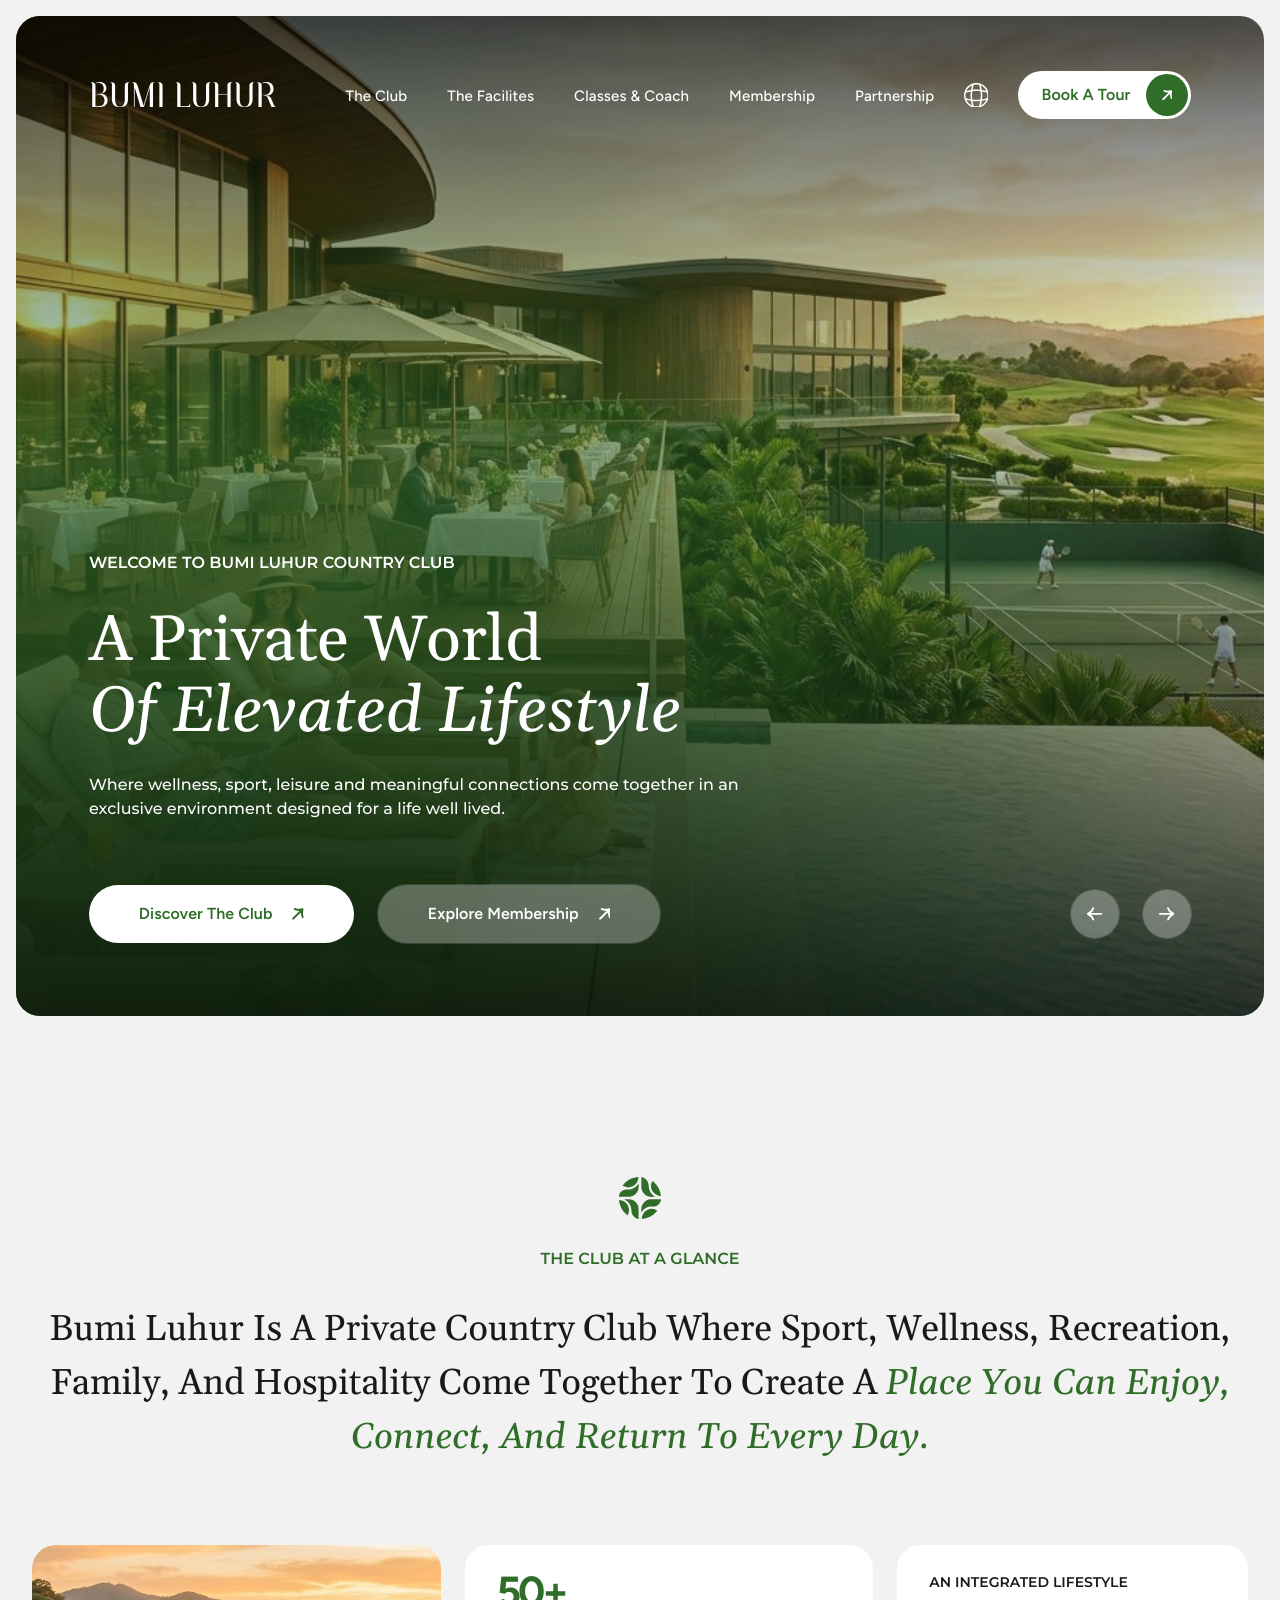
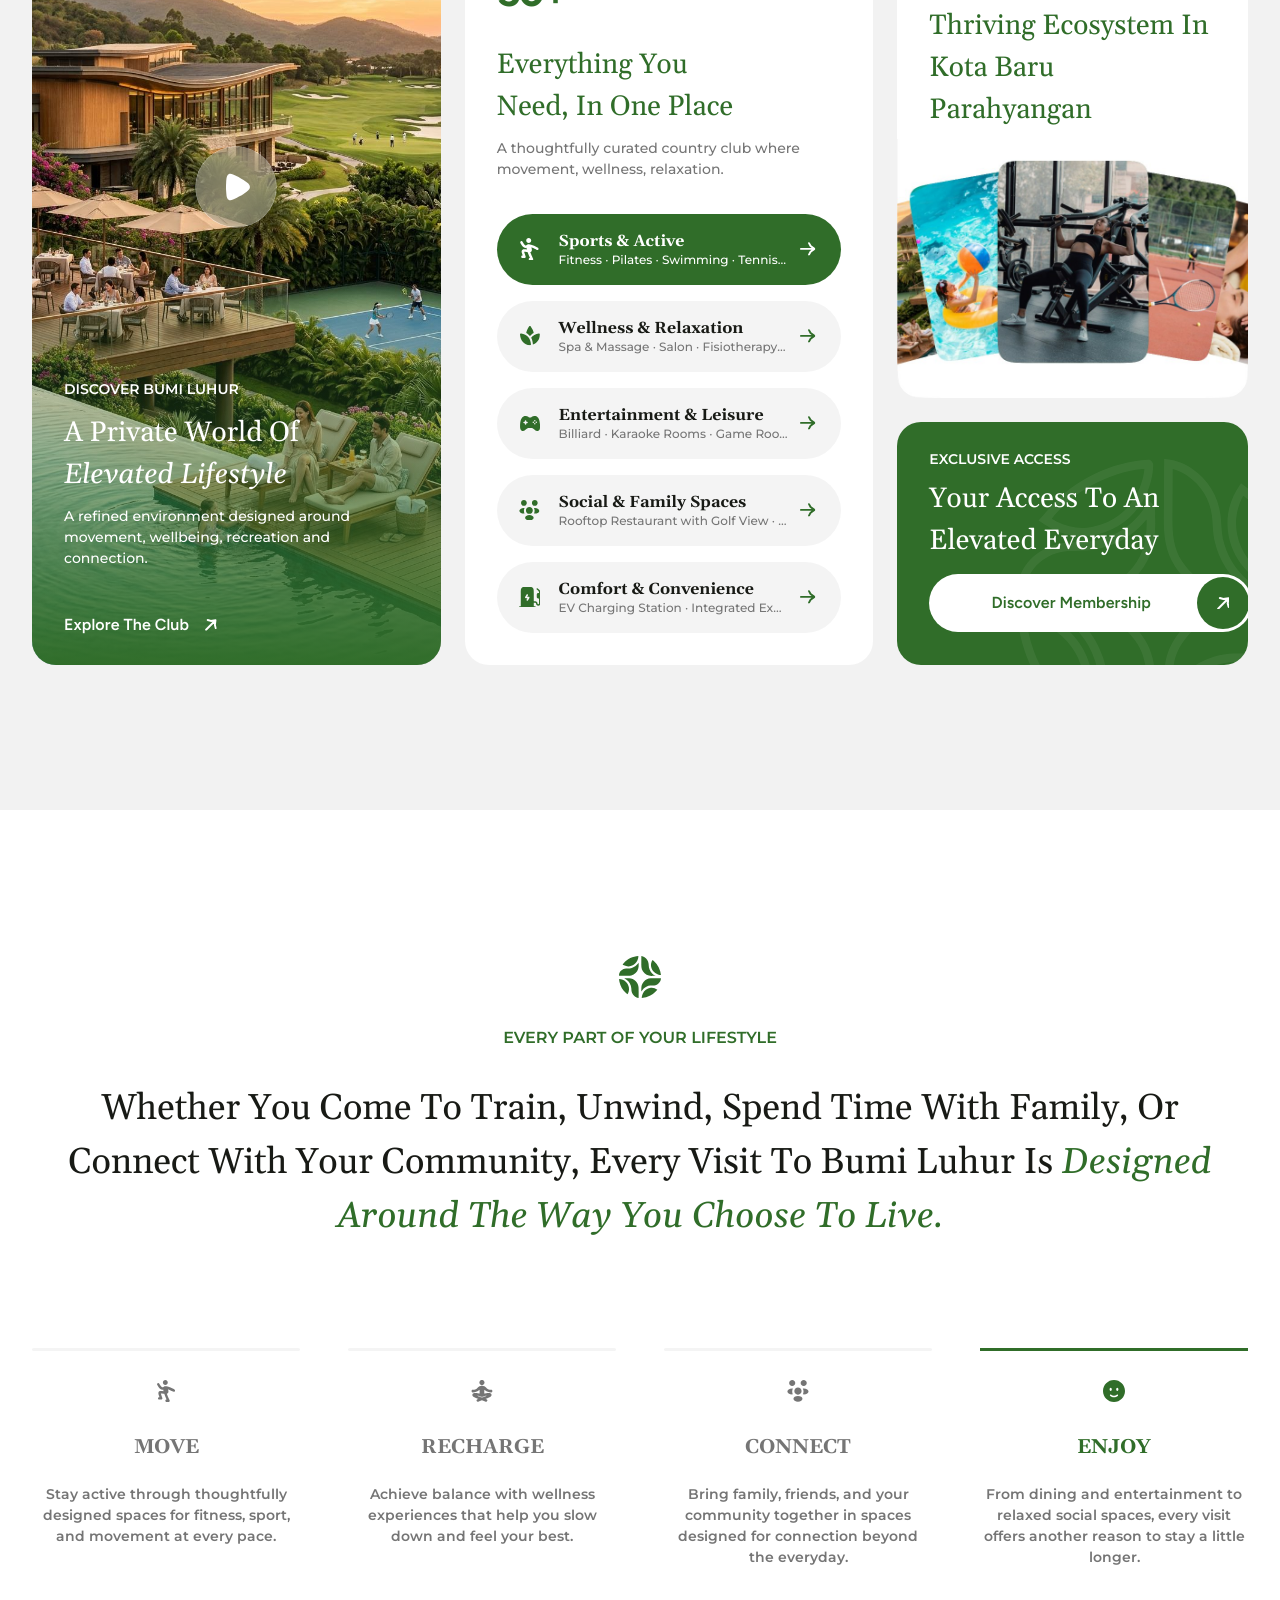
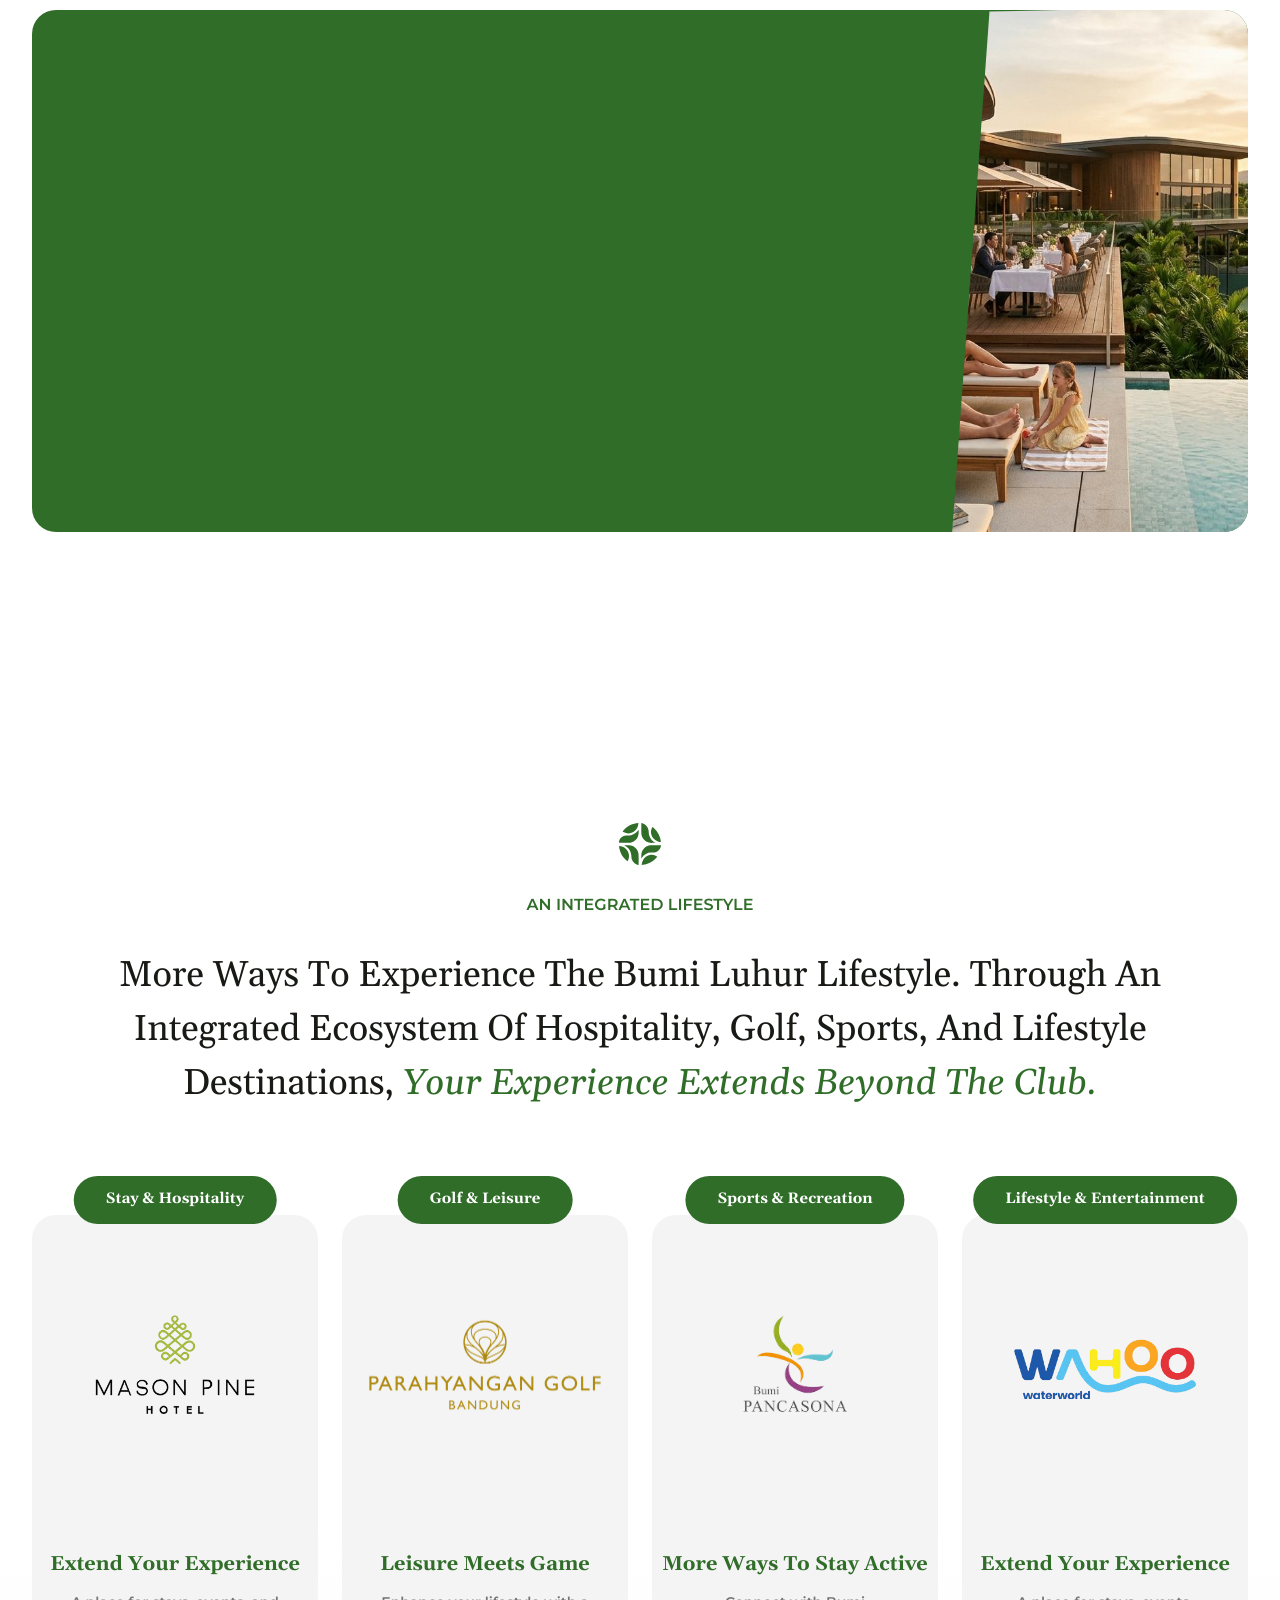
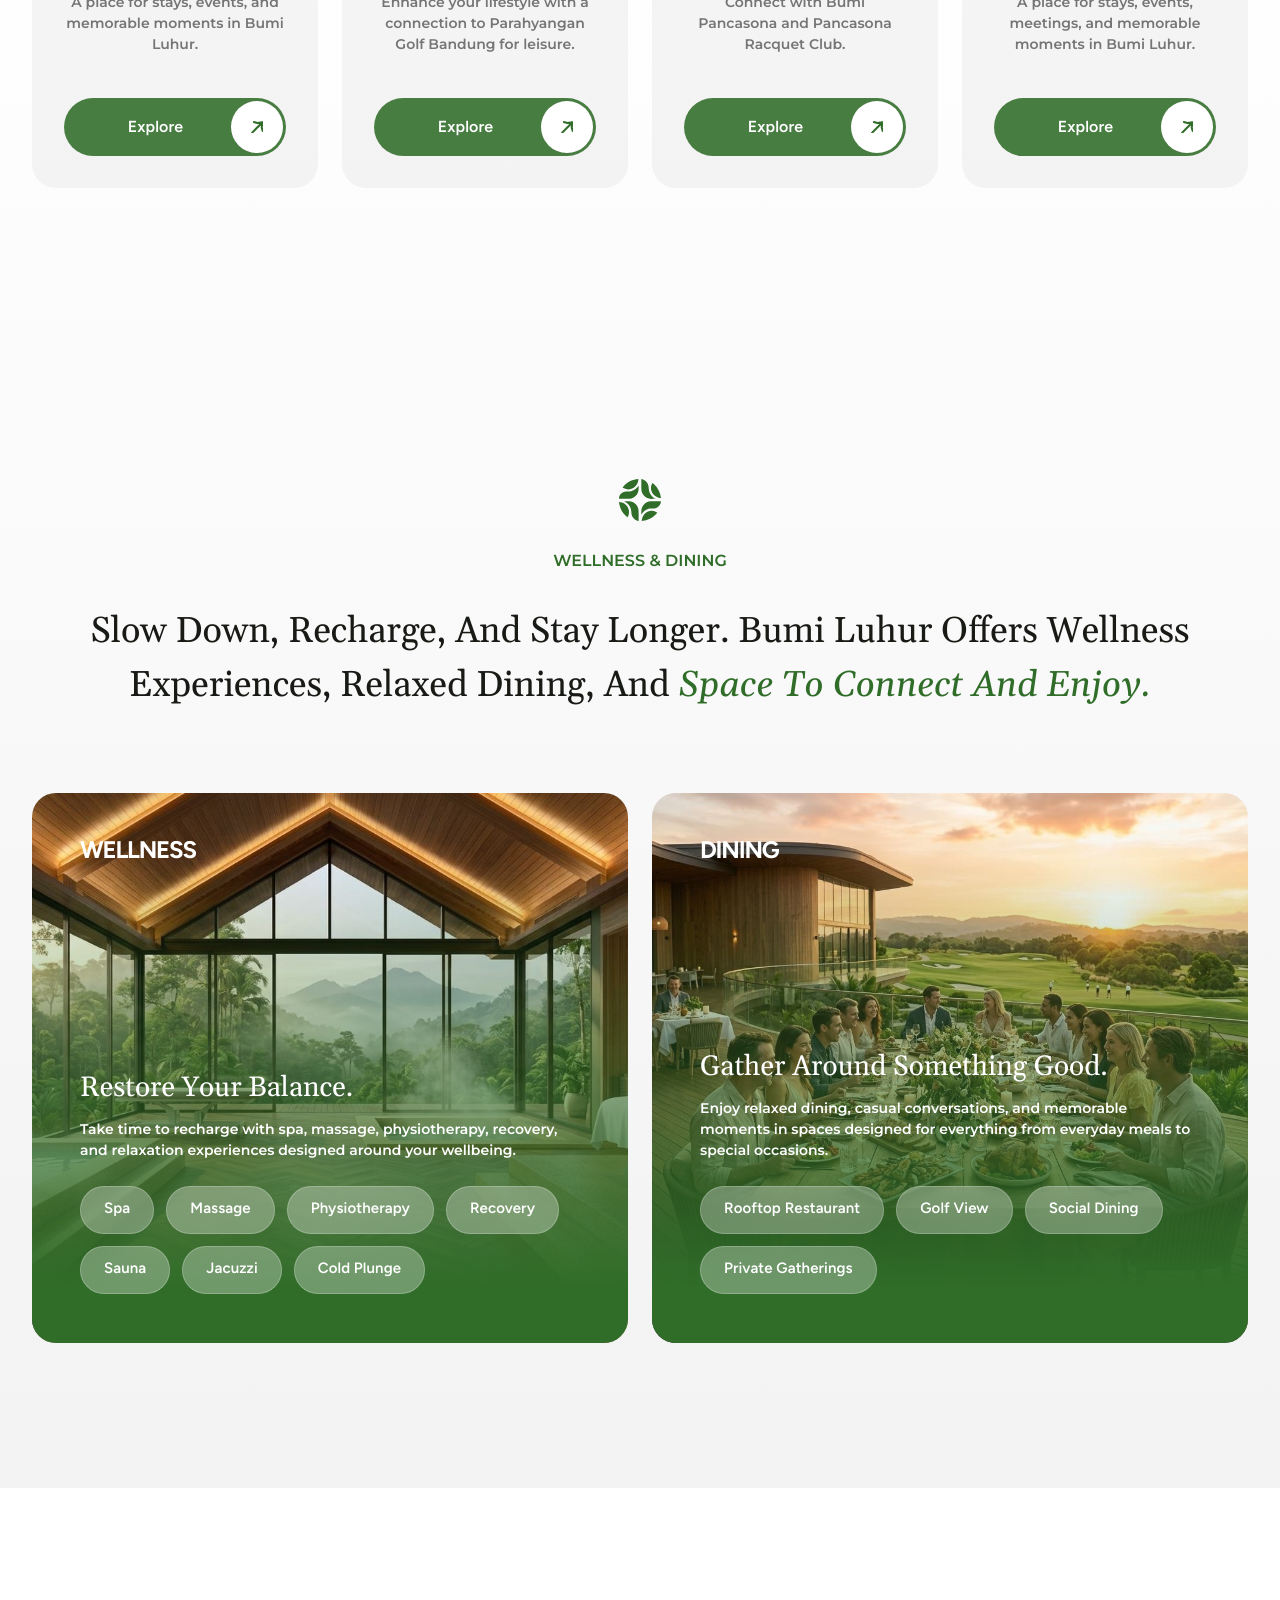
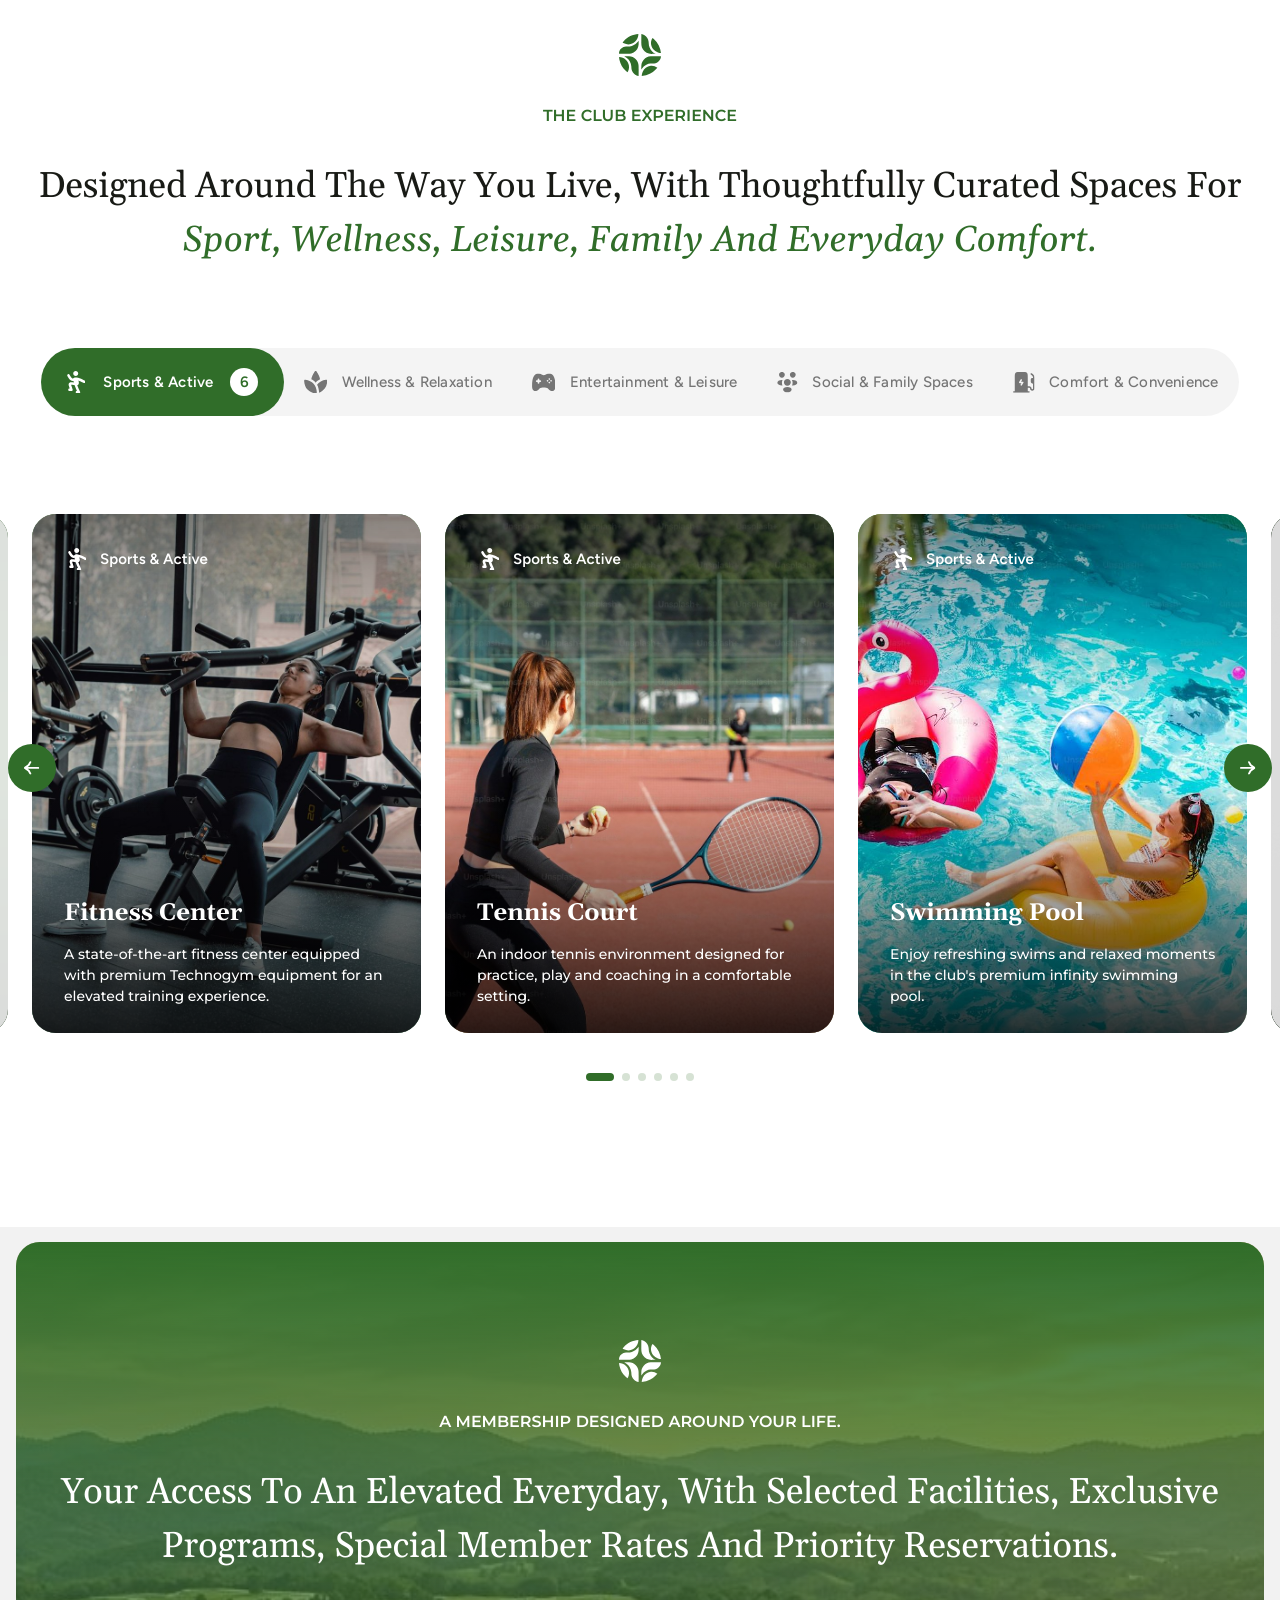
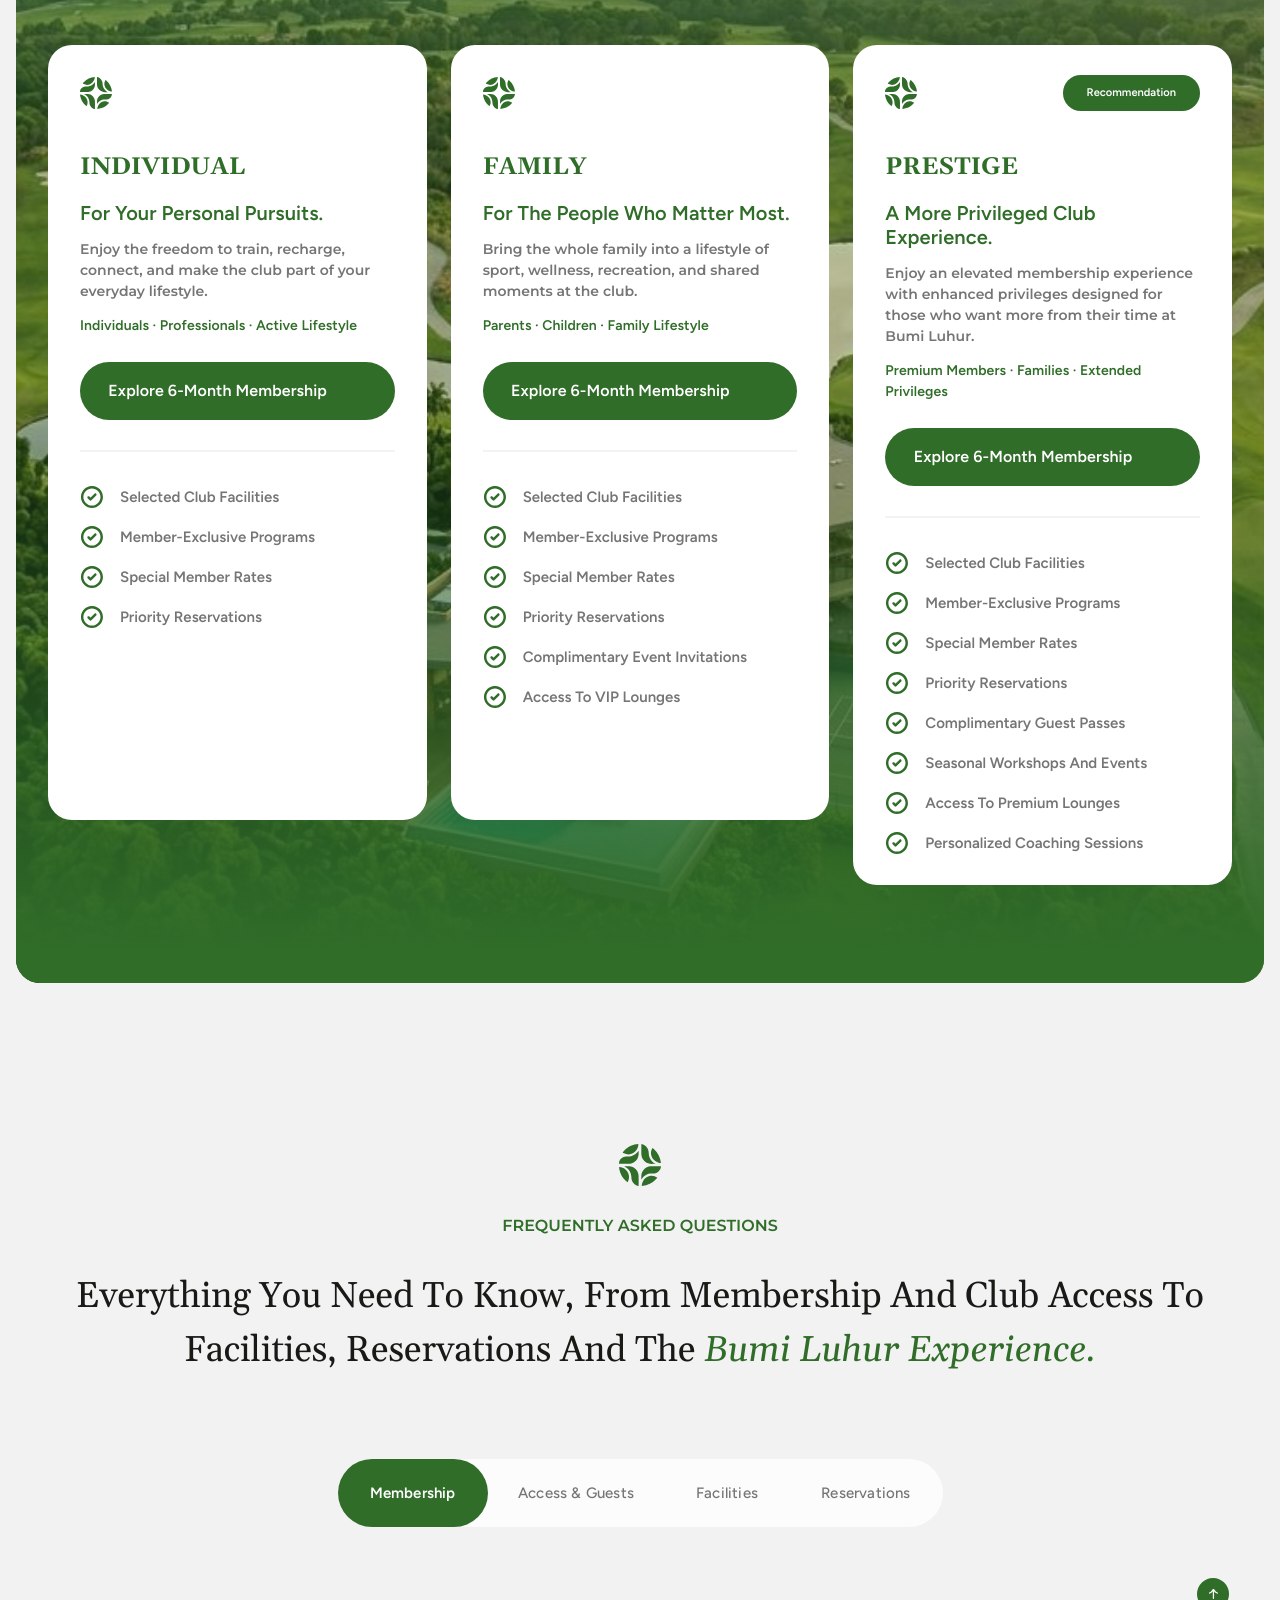
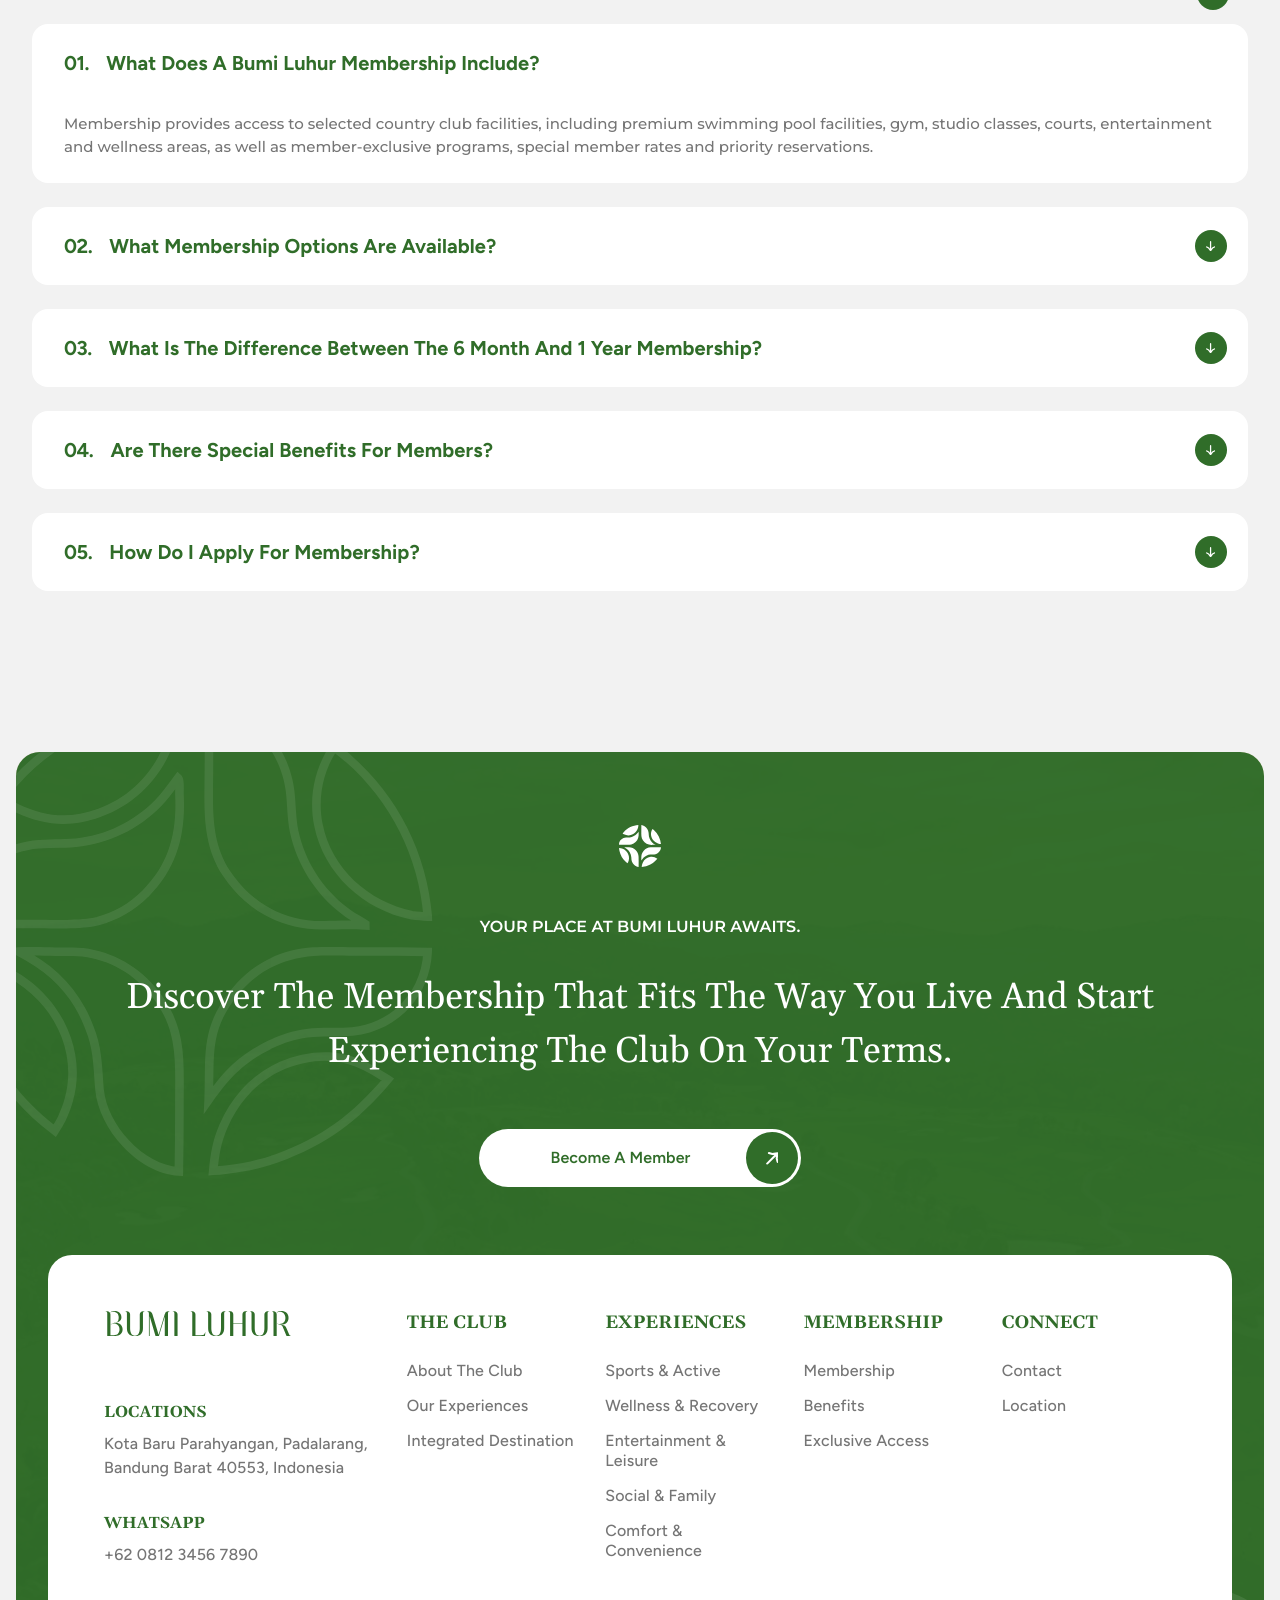
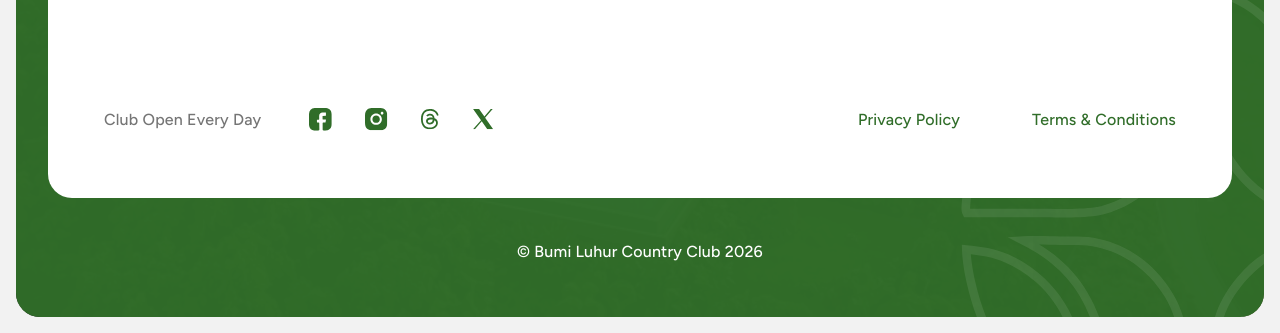
==== commit c695442e: "Update index.html" ====
--- a/index.html
+++ b/index.html
@@ -36,7 +36,7 @@
 
     <div class="hero__content">
       <p class="hero__eyebrow">Welcome to Bumi Luhur Country Club</p>
-      <h1 class="hero__title">A Private World of <br><em>Elevated Lifestyle</em></h1>
+      <h1 class="hero__title">A Private World <br><em>of Elevated Lifestyle</em></h1>
       <p class="hero__text">Where wellness, sport, leisure and meaningful connections come together in an exclusive environment designed for a life well lived.</p>
       <div class="hero__ctas">
         <a class="btn btn--hero btn--light" href="#club">Discover The Club<svg class="ic" viewBox="0 0 12.8 12.8"><use href="#i-arrow-up-right"/></svg></a>
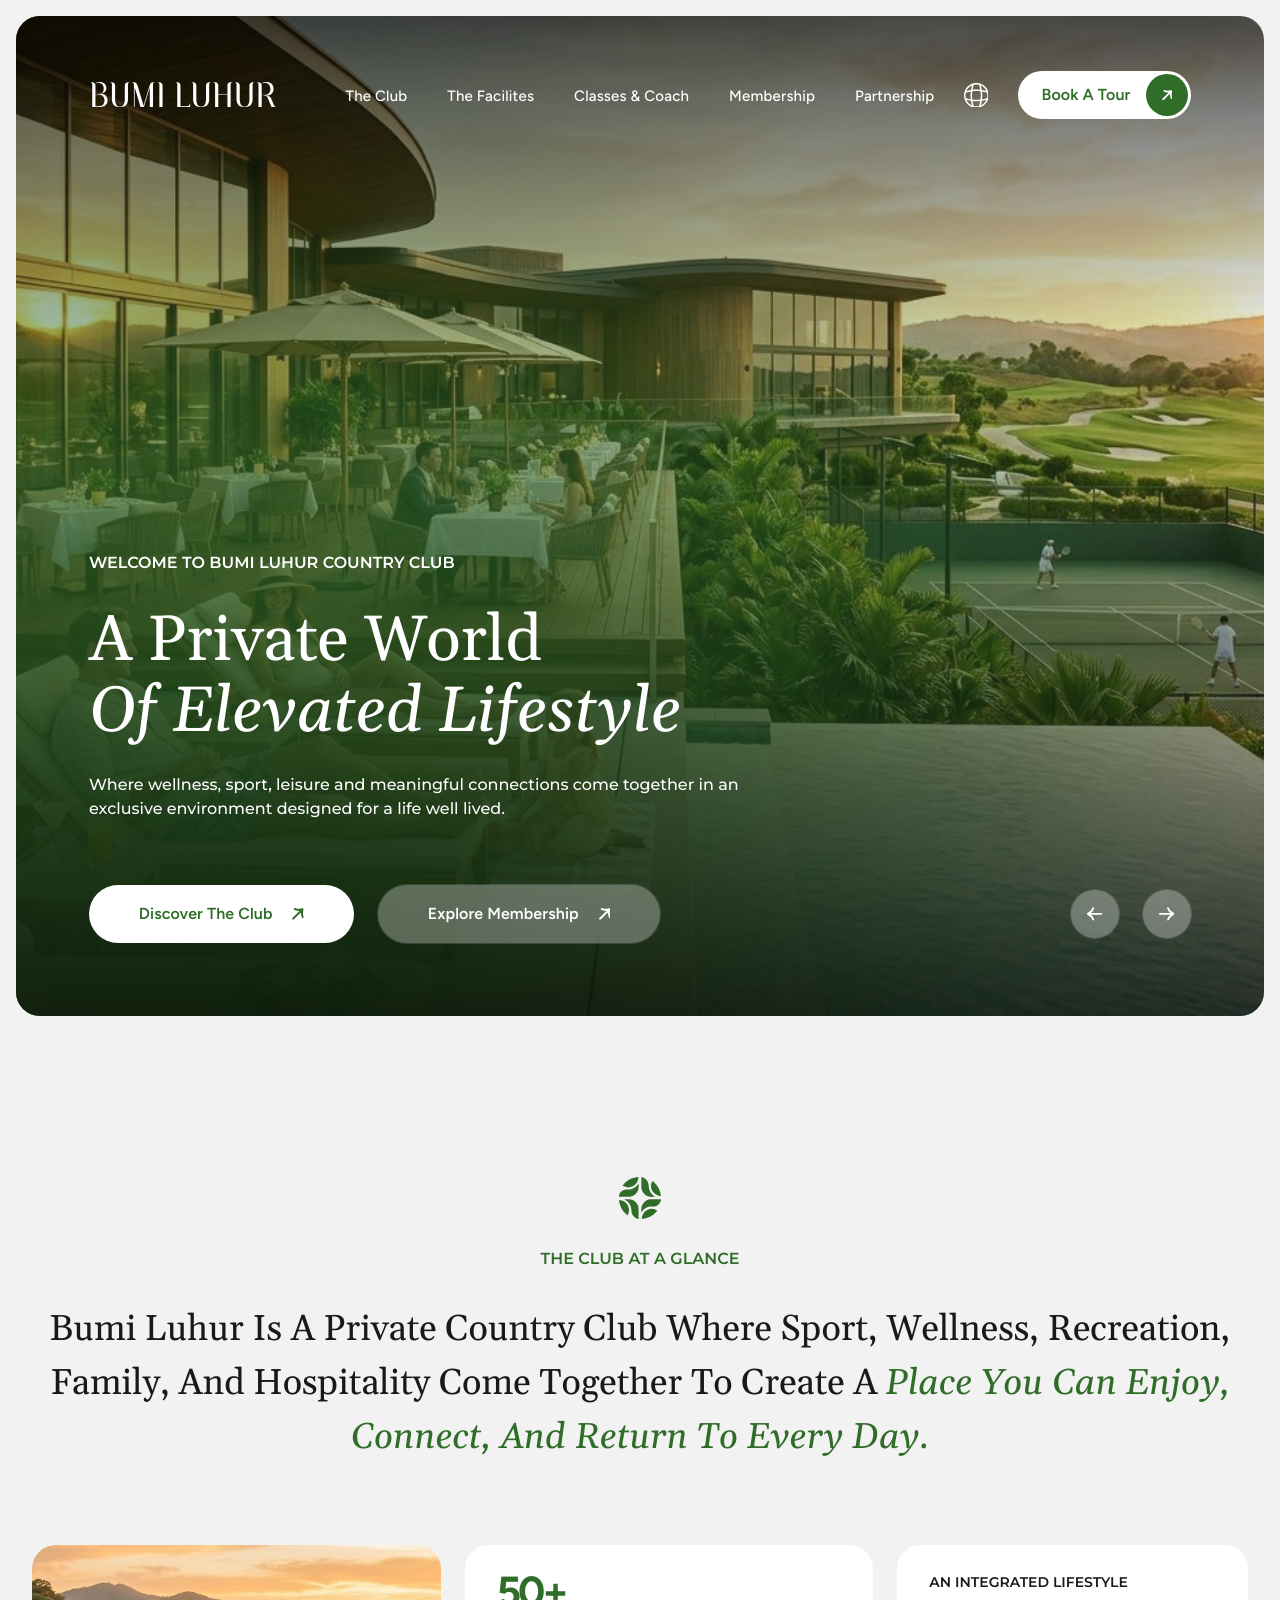
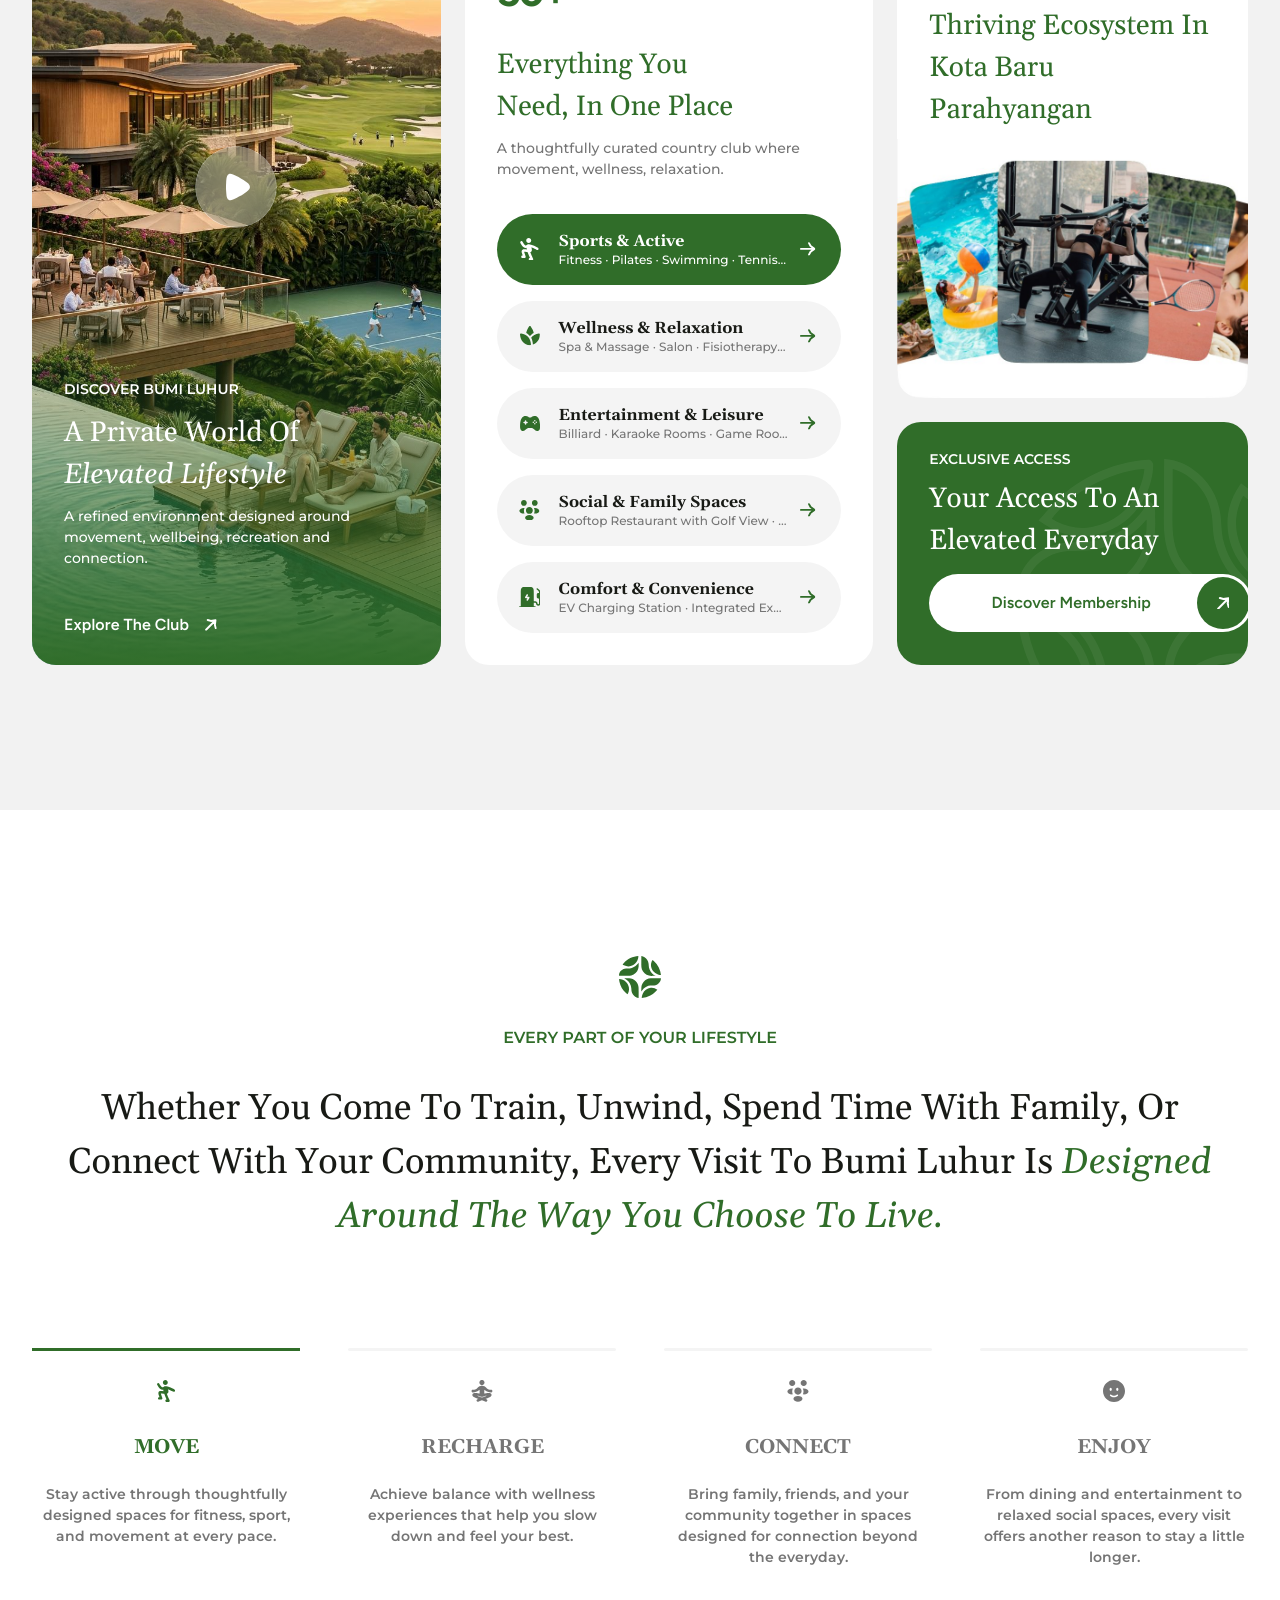
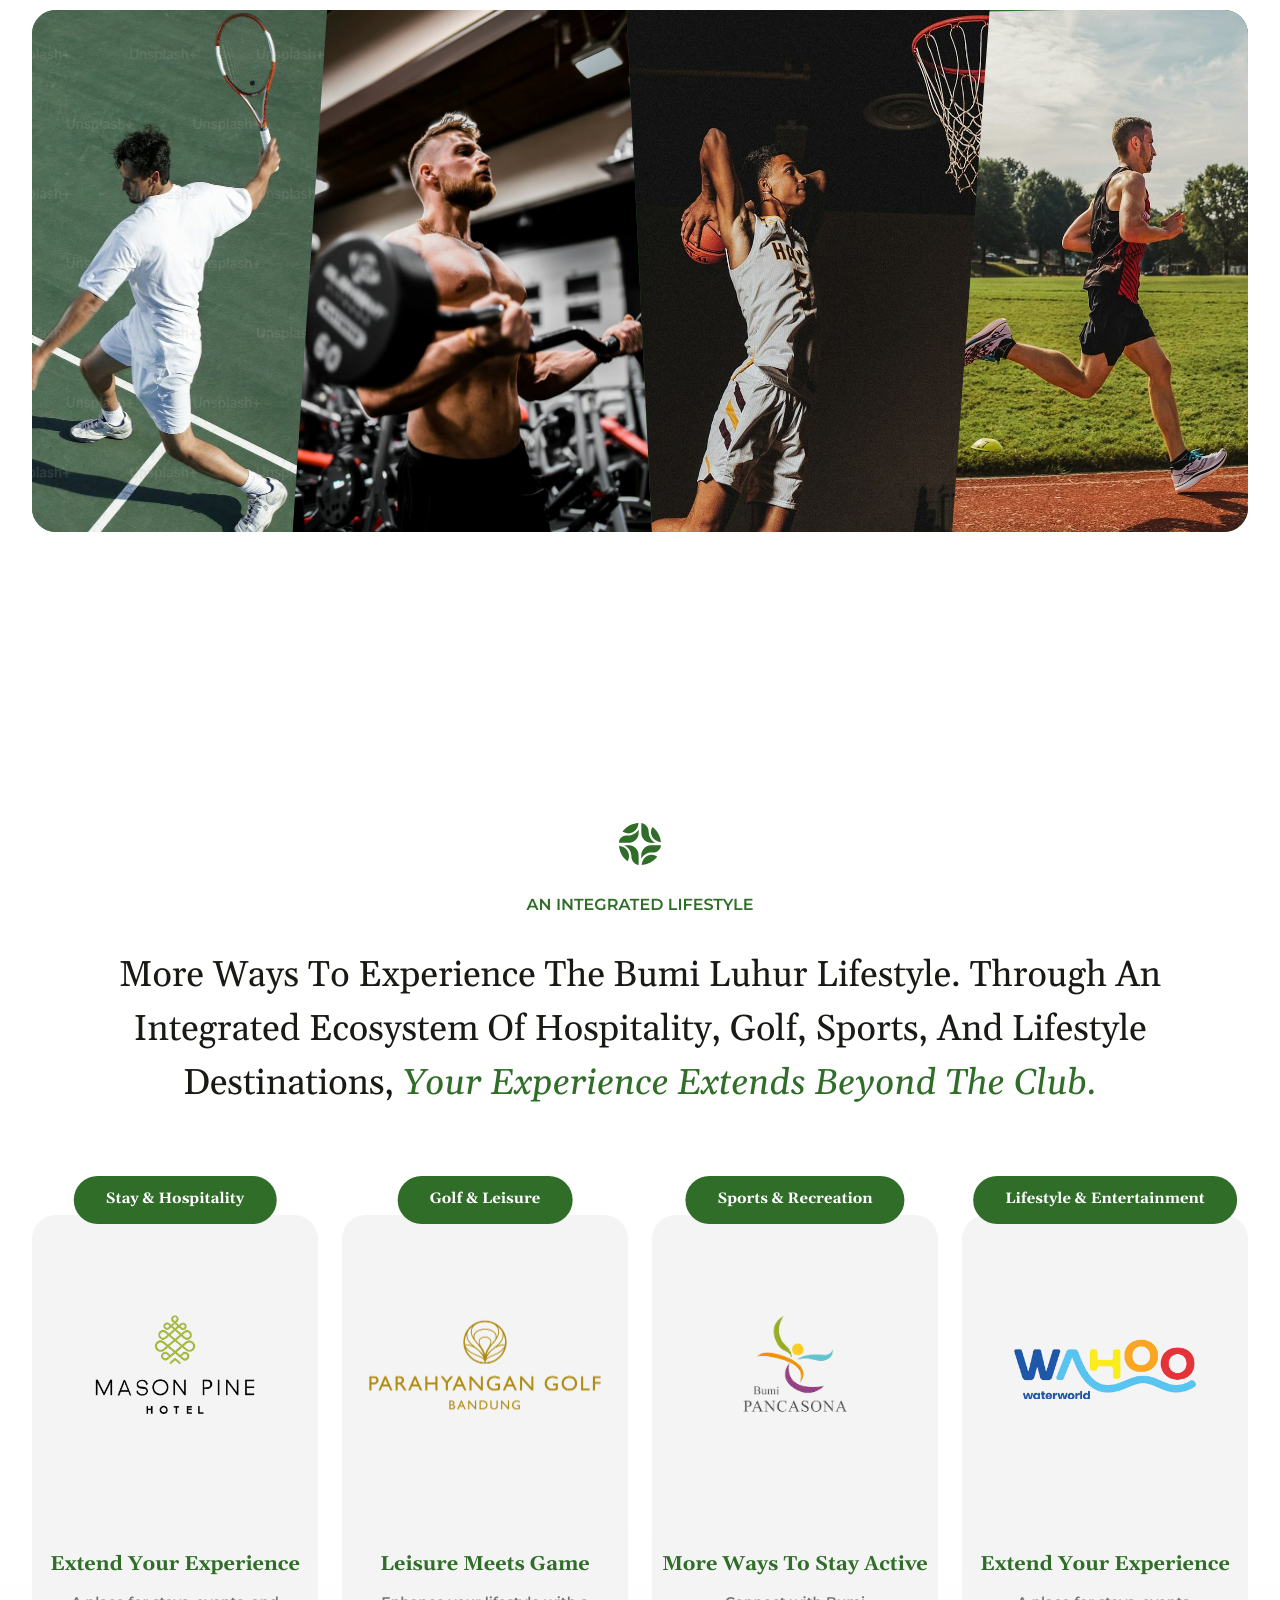
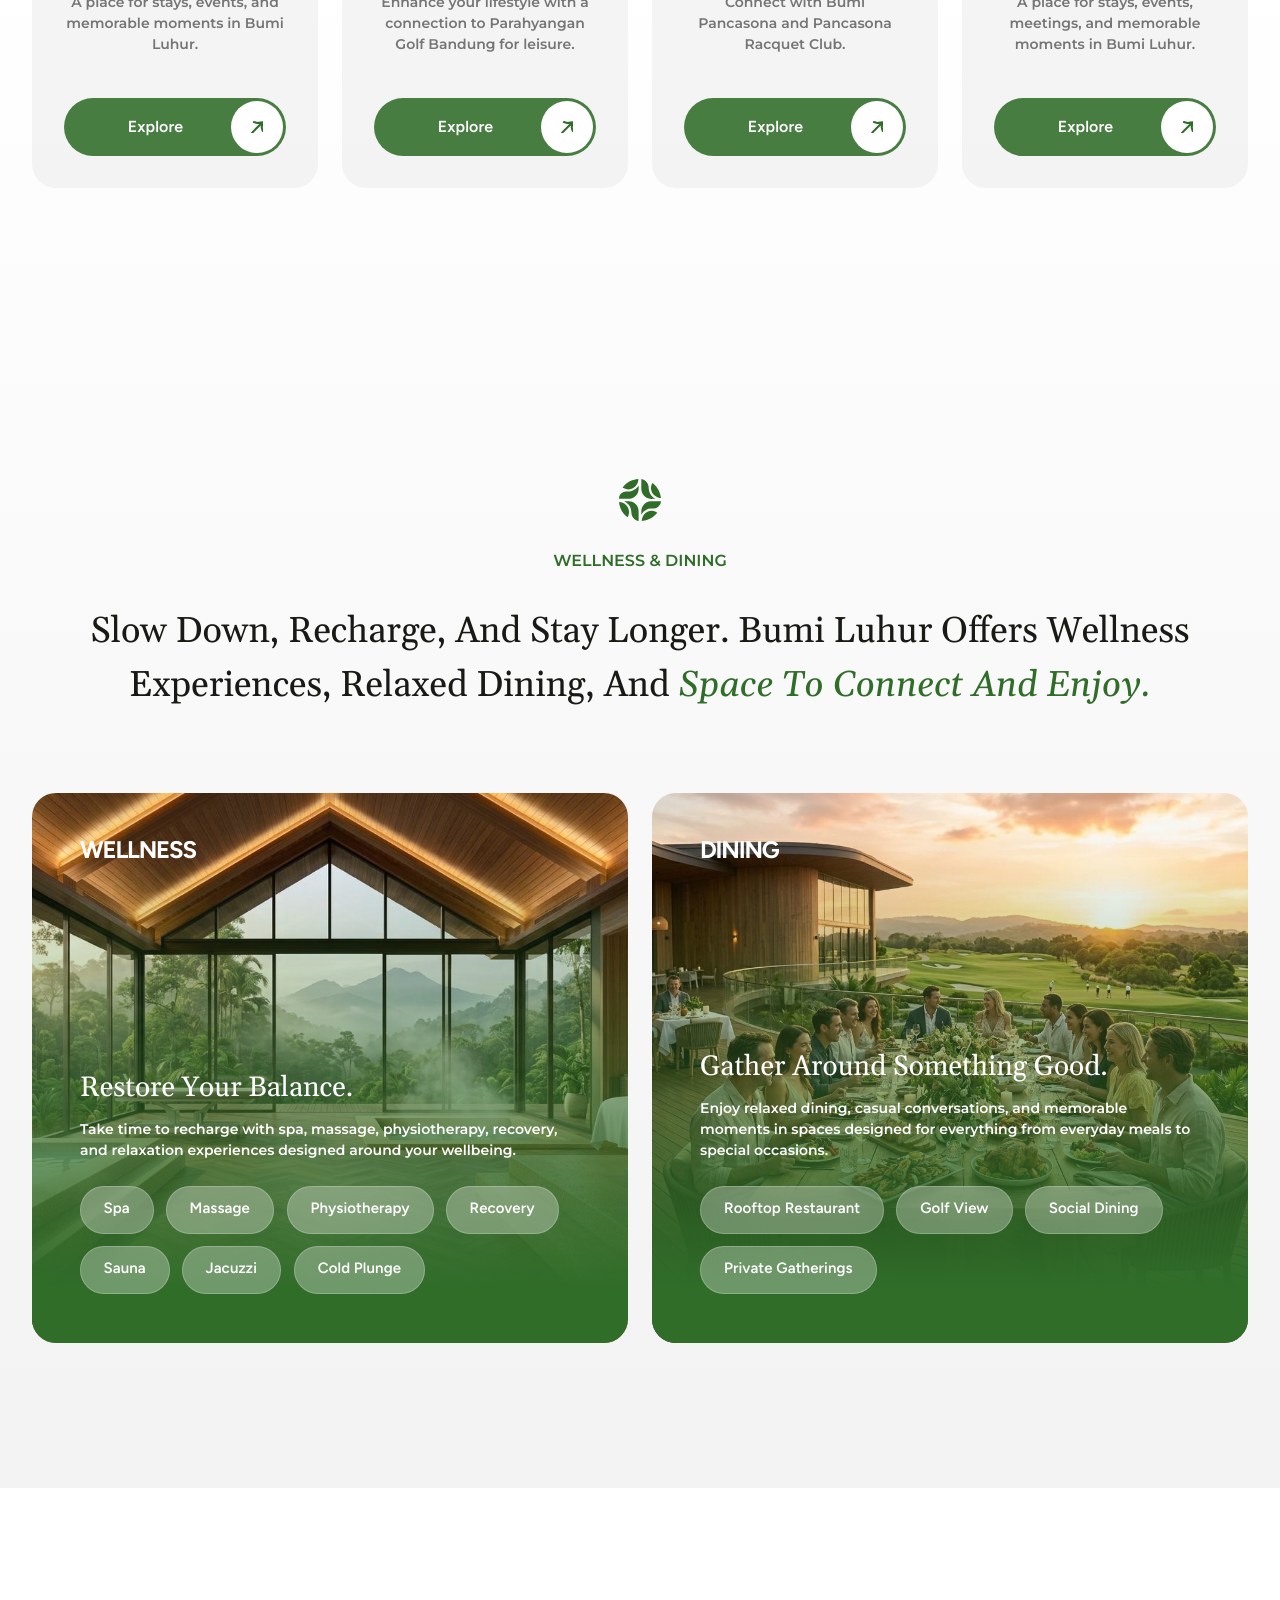
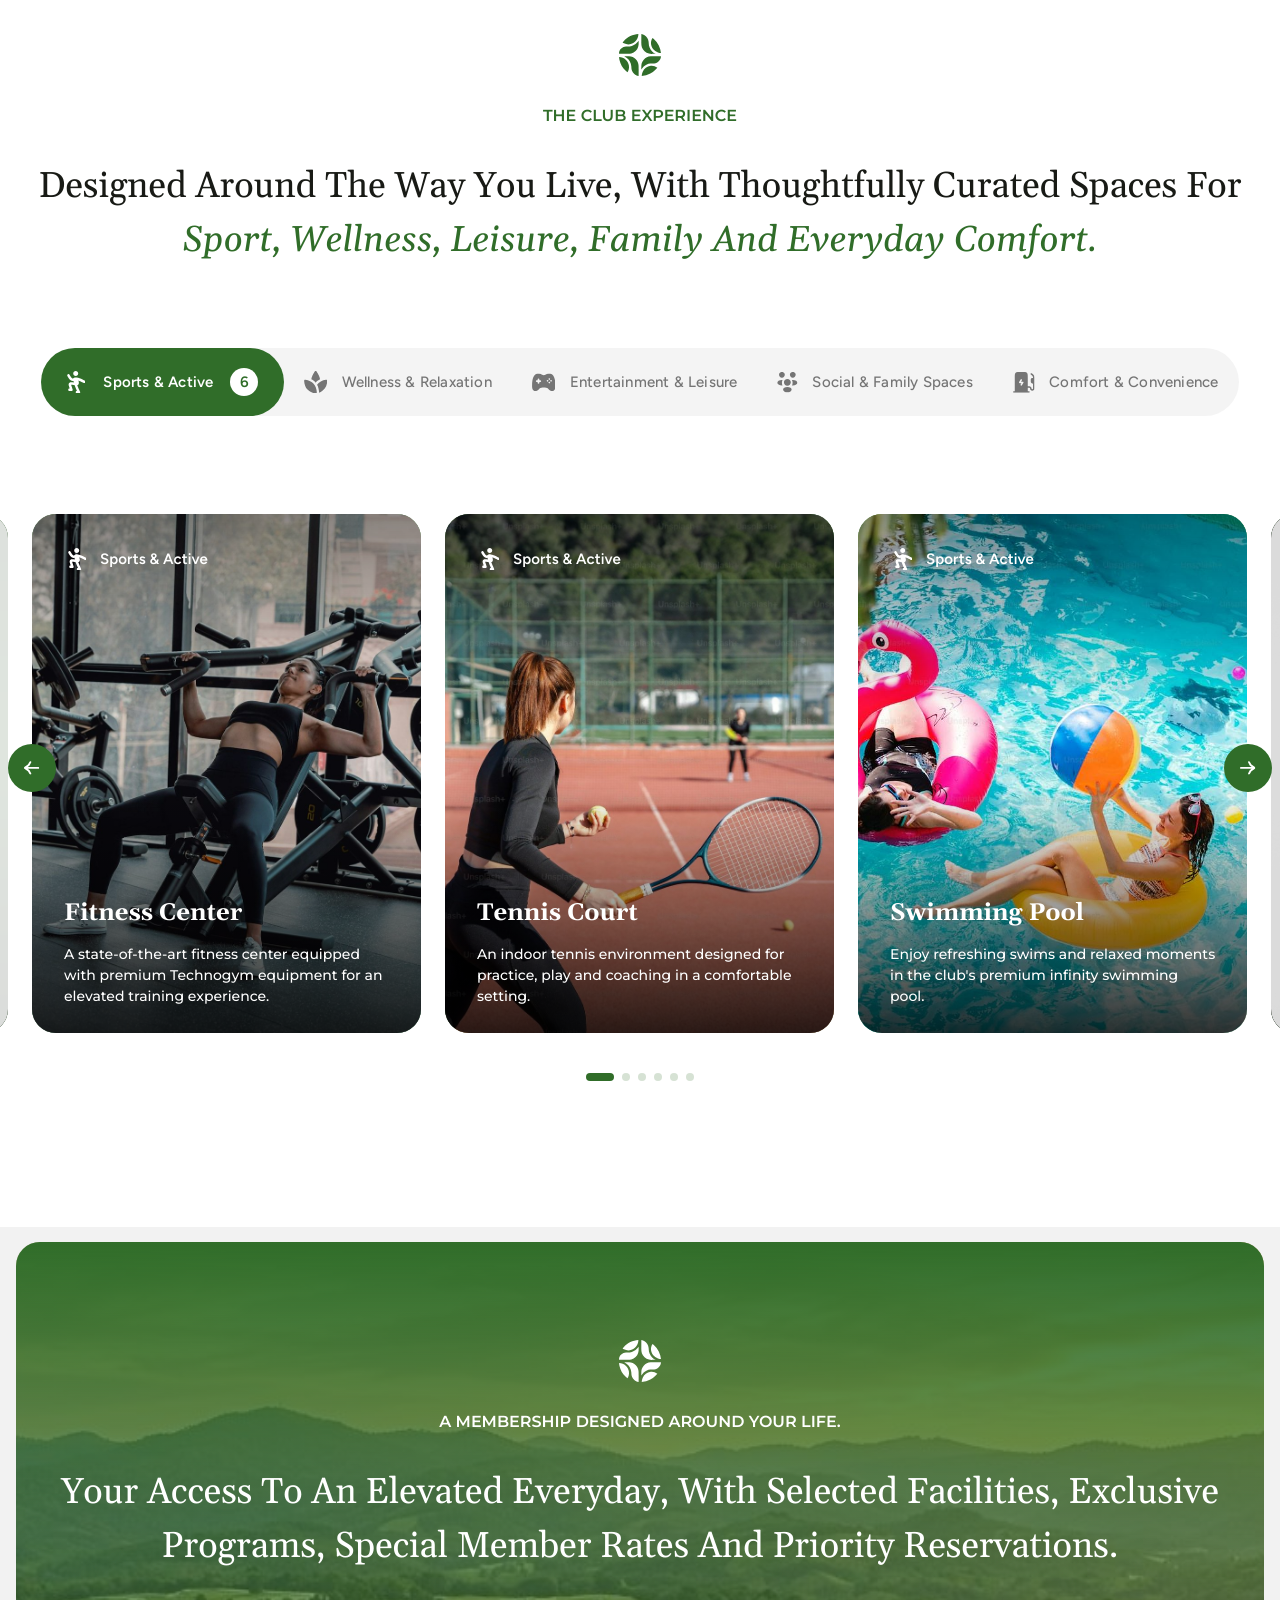
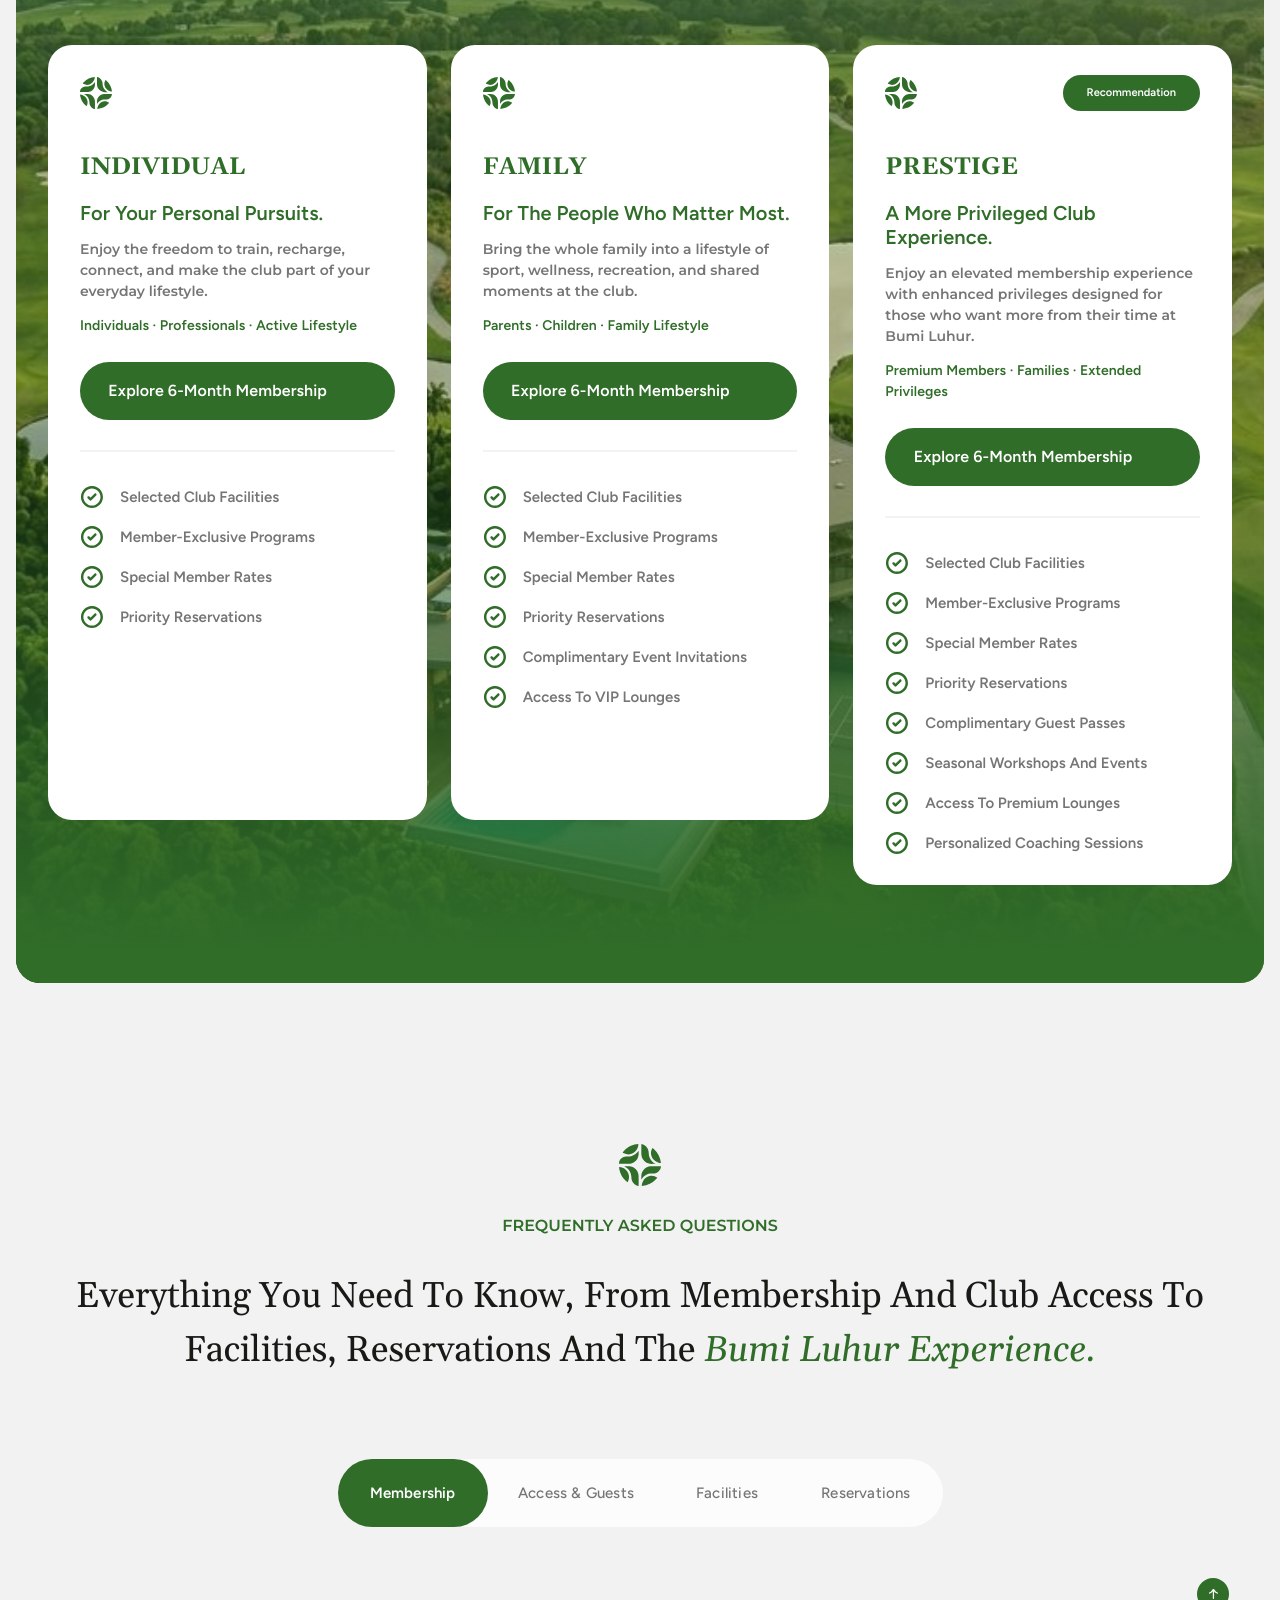
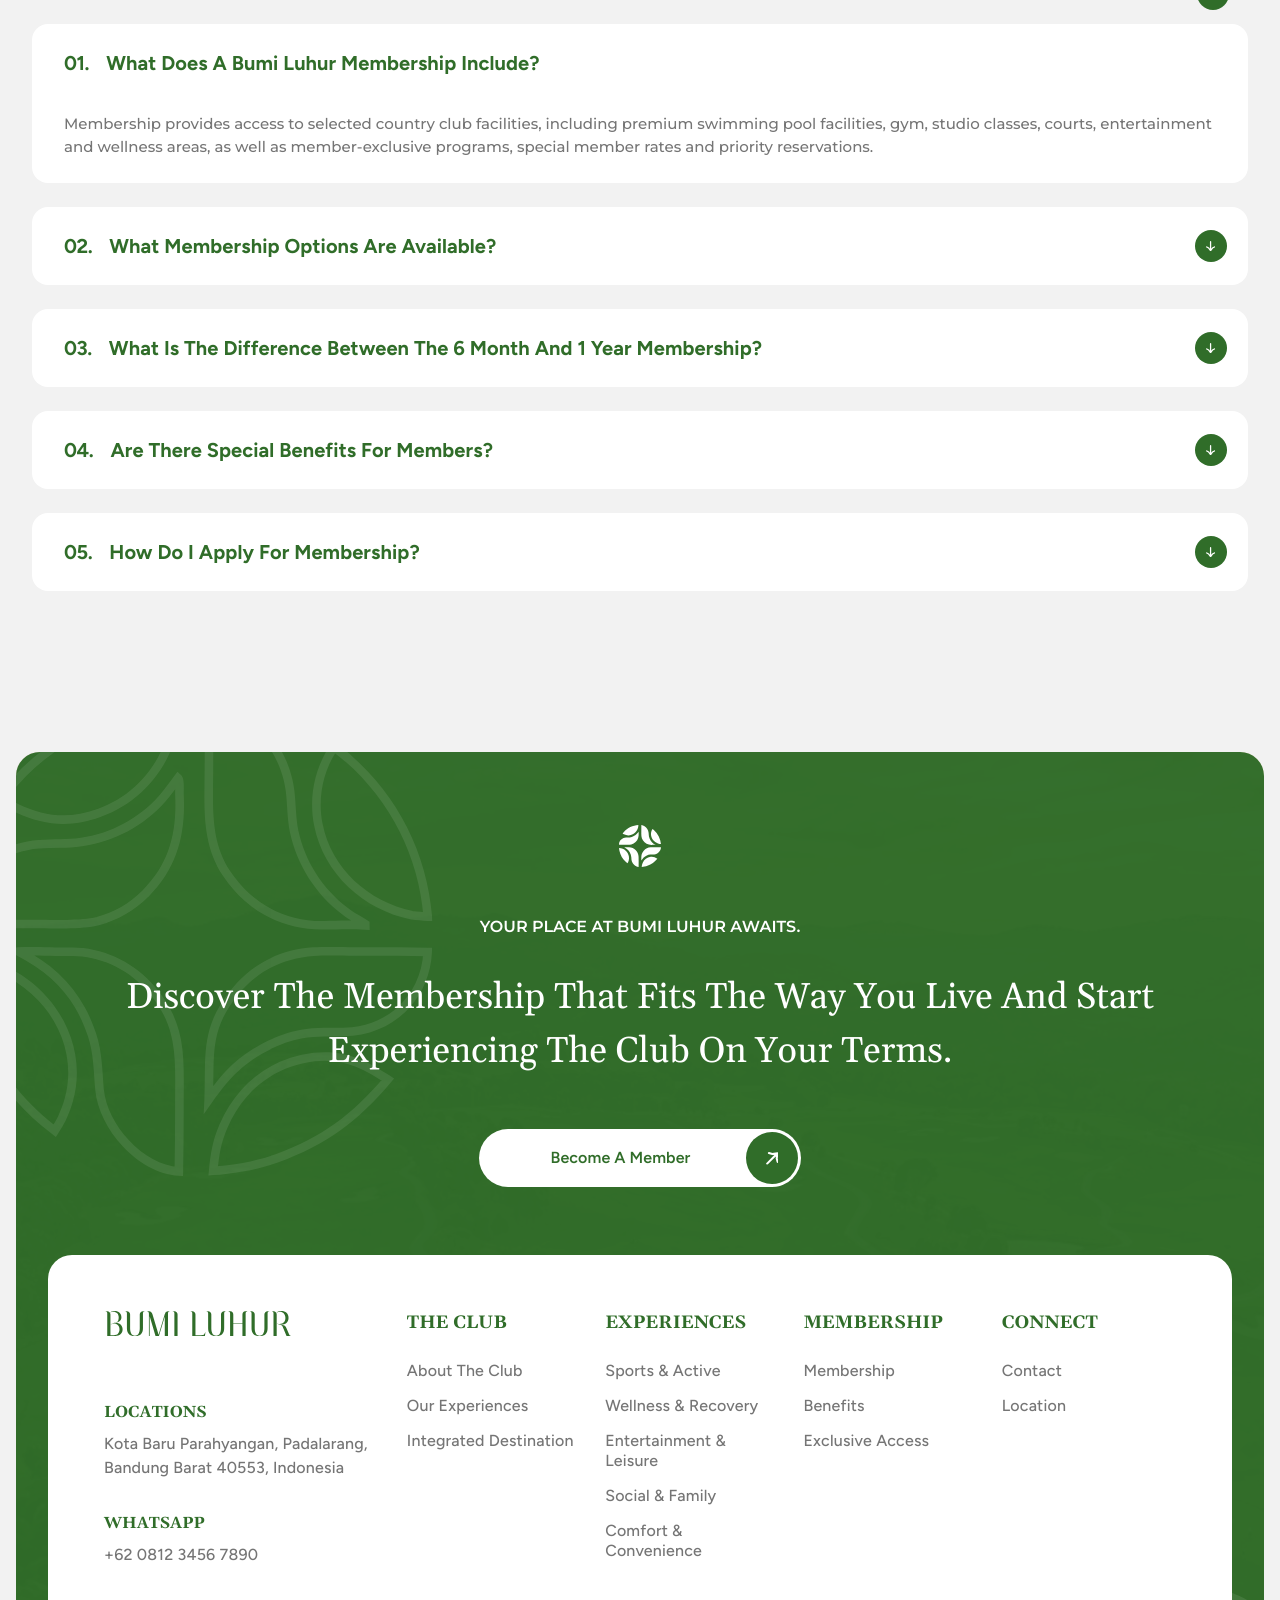
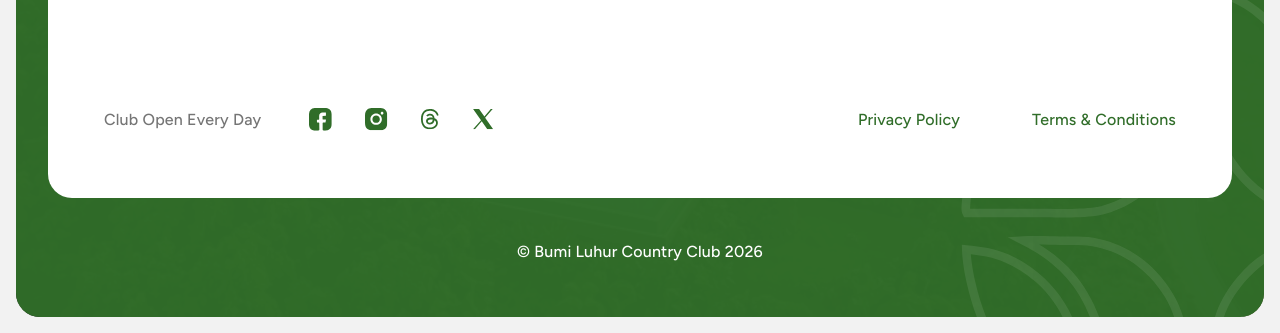
==== commit fc5196d0: "Install Vercel Web Analytics # Vercel Web Analytics Installation Report  ## Summary Successfully ins" ====
--- a/index.html
+++ b/index.html
@@ -9,6 +9,7 @@
 <link rel="preconnect" href="https://fonts.gstatic.com" crossorigin>
 <link href="https://fonts.googleapis.com/css2?family=Figtree:wght@500;600;700&family=Gelasio:ital,wght@0,400;0,700;1,400&family=Montserrat:wght@500;600&display=swap" rel="stylesheet">
 <link rel="stylesheet" href="styles.css">
+<script defer src="https://cdn.vercel-insights.com/v1/script.js"></script>
 </head>
 <body>
 <svg xmlns="http://www.w3.org/2000/svg" style="position:absolute;width:0;height:0;overflow:hidden" aria-hidden="true"><symbol id="i-arrow-down" viewBox="0 0 9.1 10.2"><path d="M3.95 0.64C3.95 0.29 4.23 0 4.59 0C4.94 0 5.22 0.29 5.22 0.64L4.59 0.64L3.95 0.64M4.59 9.59L5.1 9.97C4.98 10.13 4.79 10.23 4.59 10.23C4.38 10.23 4.19 10.13 4.07 9.97L4.59 9.59M2.67 7.03L2.98 6.47L3.1 6.54L3.18 6.65L2.67 7.03M0.44 6.53C0.13 6.35 0.02 5.97 0.19 5.66C0.36 5.35 0.75 5.24 1.06 5.41L0.75 5.97L0.44 6.53M6.5 7.03L5.99 6.65L6.07 6.54L6.19 6.47L6.5 7.03M8.11 5.41C8.42 5.24 8.81 5.35 8.98 5.66C9.15 5.97 9.04 6.35 8.73 6.53L8.42 5.97L8.11 5.41M4.59 0.64L5.22 0.64L5.22 9.59L4.59 9.59L3.95 9.59L3.95 0.64L4.59 0.64M4.59 9.59L4.07 9.97L2.16 7.42L2.67 7.03L3.18 6.65L5.1 9.2L4.59 9.59M2.67 7.03L2.36 7.59L0.44 6.53L0.75 5.97L1.06 5.41L2.98 6.47L2.67 7.03M4.59 9.59L4.07 9.2L5.99 6.65L6.5 7.03L7.01 7.42L5.1 9.97L4.59 9.59M6.5 7.03L6.19 6.47L8.11 5.41L8.42 5.97L8.73 6.53L6.81 7.59L6.5 7.03" fill="currentColor"/></symbol><symbol id="i-arrow-left" viewBox="0 0 15.3 13.7"><path d="M14.33 7.85C14.86 7.85 15.29 7.42 15.29 6.89C15.29 6.36 14.86 5.93 14.33 5.93L14.33 6.89L14.33 7.85M0.91 6.89L0.34 6.12C0.1 6.3 -0.04 6.59 -0.04 6.89C-0.04 7.19 0.1 7.48 0.34 7.66L0.91 6.89M4.75 9.77L5.59 9.3L5.49 9.12L5.32 9L4.75 9.77M5.51 13.11C5.76 13.57 6.35 13.74 6.81 13.48C7.27 13.22 7.44 12.64 7.18 12.18L6.34 12.64L5.51 13.11M4.75 4.02L5.32 4.78L5.49 4.66L5.59 4.48L4.75 4.02M7.18 1.61C7.44 1.14 7.27 0.56 6.81 0.3C6.35 0.05 5.76 0.21 5.51 0.68L6.34 1.14L7.18 1.61M14.33 6.89L14.33 5.93L0.91 5.93L0.91 6.89L0.91 7.85L14.33 7.85L14.33 6.89M0.91 6.89L0.34 7.66L4.17 10.53L4.75 9.77L5.32 9L1.49 6.12L0.91 6.89M4.75 9.77L3.91 10.23L5.51 13.11L6.34 12.64L7.18 12.18L5.59 9.3L4.75 9.77M0.91 6.89L1.49 7.66L5.32 4.78L4.75 4.02L4.17 3.25L0.34 6.12L0.91 6.89M4.75 4.02L5.59 4.48L7.18 1.61L6.34 1.14L5.51 0.68L3.91 3.55L4.75 4.02" fill="currentColor"/></symbol><symbol id="i-arrow-right" viewBox="0 0 15.3 13.7"><path d="M1 7.85C0.47 7.85 0.04 7.42 0.04 6.89C0.04 6.36 0.47 5.93 1 5.93L1 6.89L1 7.85M14.42 6.89L14.99 6.12C15.24 6.3 15.38 6.59 15.38 6.89C15.38 7.19 15.24 7.48 14.99 7.66L14.42 6.89M10.59 9.77L9.75 9.3L9.85 9.12L10.01 9L10.59 9.77M9.83 13.11C9.57 13.57 8.99 13.74 8.52 13.48C8.06 13.22 7.89 12.64 8.15 12.17L8.99 12.64L9.83 13.11M10.59 4.02L10.01 4.78L9.85 4.66L9.75 4.48L10.59 4.02M8.15 1.61C7.89 1.14 8.06 0.56 8.52 0.3C8.99 0.05 9.57 0.21 9.83 0.67L8.99 1.14L8.15 1.61M1 6.89L1 5.93L14.42 5.93L14.42 6.89L14.42 7.85L1 7.85L1 6.89M14.42 6.89L14.99 7.66L11.16 10.53L10.59 9.77L10.01 9L13.84 6.12L14.42 6.89M10.59 9.77L11.42 10.23L9.83 13.11L8.99 12.64L8.15 12.17L9.75 9.3L10.59 9.77M14.42 6.89L13.84 7.66L10.01 4.78L10.59 4.02L11.16 3.25L14.99 6.12L14.42 6.89M10.59 4.02L9.75 4.48L8.15 1.61L8.99 1.14L9.83 0.67L11.42 3.55L10.59 4.02" fill="currentColor"/></symbol><symbol id="i-arrow-up-right" viewBox="0 0 12.8 12.8"><path d="M0.44 10.9C0.04 11.3 0.04 11.96 0.44 12.37C0.85 12.77 1.51 12.77 1.91 12.37L1.18 11.63L0.44 10.9M11.46 1.35L12.48 1.5C12.53 1.18 12.42 0.85 12.19 0.62C11.96 0.39 11.63 0.28 11.31 0.33L11.46 1.35M6.32 2.09L6.03 3.09L6.24 3.15L6.46 3.12L6.32 2.09M3.18 0.11C2.63 -0.05 2.05 0.27 1.89 0.82C1.74 1.38 2.05 1.95 2.61 2.11L2.89 1.11L3.18 0.11M10.72 6.49L9.69 6.35L9.66 6.57L9.72 6.78L10.72 6.49M10.7 10.2C10.86 10.76 11.43 11.07 11.99 10.92C12.54 10.76 12.86 10.19 12.7 9.63L11.7 9.92L10.7 10.2M1.18 11.63L1.91 12.37L12.19 2.09L11.46 1.35L10.72 0.62L0.44 10.9L1.18 11.63M11.46 1.35L11.31 0.33L6.17 1.06L6.32 2.09L6.46 3.12L11.6 2.38L11.46 1.35M6.32 2.09L6.6 1.09L3.18 0.11L2.89 1.11L2.61 2.11L6.03 3.09L6.32 2.09M11.46 1.35L10.43 1.21L9.69 6.35L10.72 6.49L11.75 6.64L12.48 1.5L11.46 1.35M10.72 6.49L9.72 6.78L10.7 10.2L11.7 9.92L12.7 9.63L11.72 6.21L10.72 6.49" fill="currentColor"/></symbol><symbol id="i-arrow-up" viewBox="0 0 9.1 10.2"><path d="M3.95 9.59C3.95 9.94 4.23 10.23 4.59 10.23C4.94 10.23 5.22 9.94 5.22 9.59L4.59 9.59L3.95 9.59M4.59 0.64L5.1 0.26C4.98 0.1 4.79 0 4.59 0C4.38 0 4.19 0.1 4.07 0.26L4.59 0.64M2.67 3.2L2.98 3.76L3.1 3.69L3.18 3.58L2.67 3.2M0.44 3.7C0.13 3.88 0.02 4.27 0.19 4.57C0.36 4.88 0.75 4.99 1.06 4.82L0.75 4.26L0.44 3.7M6.5 3.2L5.99 3.58L6.07 3.69L6.19 3.76L6.5 3.2M8.11 4.82C8.42 4.99 8.81 4.88 8.98 4.57C9.15 4.27 9.04 3.88 8.73 3.7L8.42 4.26L8.11 4.82M4.59 9.59L5.22 9.59L5.22 0.64L4.59 0.64L3.95 0.64L3.95 9.59L4.59 9.59M4.59 0.64L4.07 0.26L2.16 2.82L2.67 3.2L3.18 3.58L5.1 1.03L4.59 0.64M2.67 3.2L2.36 2.64L0.44 3.7L0.75 4.26L1.06 4.82L2.98 3.76L2.67 3.2M4.59 0.64L4.07 1.03L5.99 3.58L6.5 3.2L7.01 2.82L5.1 0.26L4.59 0.64M6.5 3.2L6.19 3.76L8.11 4.82L8.42 4.26L8.73 3.7L6.81 2.64L6.5 3.2" fill="currentColor"/></symbol><symbol id="i-check" viewBox="0 0 22.5 22.5"><path d="M21.2 11.24L19.95 11.24C19.95 16.08 16.03 19.99 11.2 19.99L11.2 21.24L11.2 22.49C17.41 22.49 22.45 17.46 22.45 11.24L21.2 11.24M11.2 21.24L11.2 19.99C6.37 19.99 2.45 16.08 2.45 11.24L1.2 11.24L-0.05 11.24C-0.05 17.46 4.99 22.49 11.2 22.49L11.2 21.24M1.2 11.24L2.45 11.24C2.45 6.41 6.37 2.49 11.2 2.49L11.2 1.24L11.2 -0.01C4.99 -0.01 -0.05 5.03 -0.05 11.24L1.2 11.24M11.2 1.24L11.2 2.49C16.03 2.49 19.95 6.41 19.95 11.24L21.2 11.24L22.45 11.24C22.45 5.03 17.41 -0.01 11.2 -0.01L11.2 1.24" fill="currentColor"/><path d="M8.58 10.86C8.1 10.37 7.3 10.37 6.82 10.86C6.33 11.35 6.33 12.14 6.82 12.63L7.7 11.74L8.58 10.86M9.7 13.74L8.82 14.63C9.3 15.12 10.1 15.12 10.58 14.63L9.7 13.74M15.58 9.63C16.07 9.14 16.07 8.35 15.58 7.86C15.1 7.37 14.3 7.37 13.82 7.86L14.7 8.74L15.58 9.63M7.7 11.74L6.82 12.63L8.82 14.63L9.7 13.74L10.58 12.86L8.58 10.86L7.7 11.74M9.7 13.74L10.58 14.63L15.58 9.63L14.7 8.74L13.82 7.86L8.82 12.86L9.7 13.74" fill="currentColor"/></symbol><symbol id="i-comfort" viewBox="0 0 21.5 20.8"><path d="M8.77 0L7.77 0C4.94 0 3.52 0 2.65 0.88C1.77 1.76 1.77 3.17 1.77 6L1.77 19.25L0.77 19.25C0.35 19.25 0.02 19.59 0.02 20C0.02 20.41 0.35 20.75 0.77 20.75L16.02 20.75C16.43 20.75 16.77 20.41 16.77 20C16.77 19.59 16.43 19.25 16.02 19.25L14.77 19.25L14.77 15.75L16.34 15.75C16.71 15.75 17.02 16.05 17.02 16.43L17.02 16.5C17.02 17.74 18.02 18.75 19.27 18.75C20.51 18.75 21.52 17.74 21.52 16.5L21.52 5.6C21.52 5.45 21.52 5.34 21.51 5.23C21.46 4.24 21.01 3.31 20.27 2.65C20.19 2.58 20.11 2.51 19.98 2.41L18.74 1.41C18.41 1.16 17.94 1.21 17.68 1.53C17.42 1.85 17.47 2.33 17.8 2.59L19.03 3.57C19.18 3.69 19.23 3.73 19.27 3.77C19.71 4.16 19.98 4.72 20.01 5.32C20.02 5.37 20.02 5.44 20.02 5.62L20.02 6L19.27 6C18.44 6 17.77 6.67 17.77 7.5L17.77 9.92C17.77 10.56 18.18 11.14 18.79 11.34L20.02 11.75L20.02 16.5C20.02 16.91 19.68 17.25 19.27 17.25C18.85 17.25 18.52 16.91 18.52 16.5L18.52 16.43C18.52 15.23 17.54 14.25 16.34 14.25L14.77 14.25L14.77 6C14.77 3.17 14.77 1.76 13.89 0.88C13.01 0 11.6 0 8.77 0M8.65 7.36C9.01 7.57 9.12 8.03 8.91 8.39L8.09 9.75L9.77 9.75C10.04 9.75 10.29 9.9 10.42 10.13C10.55 10.37 10.55 10.65 10.41 10.89L8.91 13.39C8.7 13.74 8.24 13.86 7.88 13.64C7.53 13.43 7.41 12.97 7.62 12.61L8.44 11.25L6.77 11.25C6.5 11.25 6.25 11.1 6.11 10.87C5.98 10.63 5.98 10.35 6.12 10.11L7.62 7.61C7.84 7.26 8.3 7.14 8.65 7.36" fill="currentColor" fill-rule="evenodd"/></symbol><symbol id="i-enjoy" viewBox="0 0 20 20"><path d="M10 20C15.52 20 20 15.52 20 10C20 4.48 15.52 0 10 0C4.48 0 0 4.48 0 10C0 15.52 4.48 20 10 20M6.4 13.55C6.64 13.22 7.11 13.15 7.45 13.4C8.17 13.94 9.05 14.25 10 14.25C10.95 14.25 11.83 13.94 12.55 13.4C12.89 13.15 13.36 13.22 13.6 13.55C13.85 13.89 13.78 14.36 13.45 14.6C12.47 15.32 11.28 15.75 10 15.75C8.72 15.75 7.53 15.32 6.55 14.6C6.22 14.36 6.15 13.89 6.4 13.55M14 8.5C14 9.33 13.55 10 13 10C12.45 10 12 9.33 12 8.5C12 7.67 12.45 7 13 7C13.55 7 14 7.67 14 8.5M7 10C7.55 10 8 9.33 8 8.5C8 7.67 7.55 7 7 7C6.45 7 6 7.67 6 8.5C6 9.33 6.45 10 7 10" fill="currentColor" fill-rule="evenodd"/></symbol><symbol id="i-entertainment" viewBox="0 0 20.2 15"><path d="M8.73 1.13L8.23 0.78C7.52 0.27 6.66 0 5.78 0L5.17 0C4.76 0 4.36 0.03 3.98 0.16C1.59 1.01 -0.05 4.1 0.07 11.1C0.1 12.51 0.43 14.07 1.7 14.68C2.1 14.87 2.56 15 3.09 15C3.73 15 4.23 14.82 4.62 14.56C5.03 14.3 5.39 13.95 5.75 13.6C6.2 13.17 6.64 12.74 7.18 12.46C7.76 12.16 8.41 12 9.07 12L11.07 12C11.72 12 12.37 12.16 12.96 12.46C13.49 12.74 13.94 13.17 14.38 13.6C14.74 13.95 15.1 14.3 15.51 14.56C15.9 14.82 16.4 15 17.04 15C17.57 15 18.04 14.87 18.43 14.68C19.71 14.07 20.04 12.51 20.06 11.1C20.18 4.09 18.54 1.01 16.16 0.16C15.78 0.03 15.37 0 14.96 0L14.35 0C13.47 0 12.62 0.27 11.9 0.78L11.4 1.13C11.01 1.41 10.54 1.56 10.07 1.56C9.59 1.56 9.12 1.41 8.73 1.13M14.82 4C15.23 4 15.57 4.34 15.57 4.75C15.57 5.16 15.23 5.5 14.82 5.5C14.4 5.5 14.07 5.16 14.07 4.75C14.07 4.34 14.4 4 14.82 4M5.57 4.25C5.98 4.25 6.32 4.59 6.32 5L6.32 5.75L7.07 5.75C7.48 5.75 7.82 6.09 7.82 6.5C7.82 6.91 7.48 7.25 7.07 7.25L6.32 7.25L6.32 8C6.32 8.41 5.98 8.75 5.57 8.75C5.15 8.75 4.82 8.41 4.82 8L4.82 7.25L4.07 7.25C3.65 7.25 3.32 6.91 3.32 6.5C3.32 6.09 3.65 5.75 4.07 5.75L4.82 5.75L4.82 5C4.82 4.59 5.15 4.25 5.57 4.25M17.07 6.25C17.07 6.66 16.73 7 16.32 7C15.9 7 15.57 6.66 15.57 6.25C15.57 5.84 15.9 5.5 16.32 5.5C16.73 5.5 17.07 5.84 17.07 6.25M13.32 7C13.73 7 14.07 6.66 14.07 6.25C14.07 5.84 13.73 5.5 13.32 5.5C12.9 5.5 12.57 5.84 12.57 6.25C12.57 6.66 12.9 7 13.32 7M15.57 7.75C15.57 7.34 15.23 7 14.82 7C14.4 7 14.07 7.34 14.07 7.75C14.07 8.16 14.4 8.5 14.82 8.5C15.23 8.5 15.57 8.16 15.57 7.75" fill="currentColor" fill-rule="evenodd"/></symbol><symbol id="i-facebook" viewBox="0 0 22.8 22.8"><path d="M22.76 16.12C22.76 20.26 20.29 22.74 16.14 22.74L14.79 22.74C14.16 22.74 13.65 22.22 13.65 21.6L13.65 15.02C13.65 14.72 13.9 14.45 14.21 14.45L16.21 14.42C16.37 14.41 16.51 14.29 16.54 14.13L16.94 11.96C16.97 11.75 16.81 11.56 16.6 11.56L14.17 11.59C13.85 11.59 13.6 11.34 13.59 11.04L13.55 8.25C13.55 8.06 13.69 7.9 13.89 7.9L16.62 7.86C16.81 7.86 16.96 7.71 16.96 7.52L16.92 4.78C16.92 4.59 16.77 4.44 16.58 4.44L13.5 4.49C11.61 4.52 10.11 6.07 10.14 7.96L10.2 11.09C10.21 11.41 9.96 11.66 9.64 11.67L8.27 11.7C8.08 11.7 7.93 11.84 7.93 12.04L7.96 14.2C7.96 14.4 8.11 14.55 8.31 14.55L9.67 14.52C9.99 14.52 10.24 14.77 10.25 15.08L10.36 21.57C10.37 22.21 9.85 22.74 9.22 22.74L6.6 22.74C2.45 22.74 -0.02 20.26 -0.02 16.11L-0.02 6.57C-0.02 2.42 2.45 -0.05 6.6 -0.05L16.14 -0.05C20.29 -0.05 22.76 2.42 22.76 6.57L22.76 16.12" fill="currentColor"/></symbol><symbol id="i-globe" viewBox="0 0 24.8 24.8"><path d="M24.07 12.4L23.32 12.4C23.32 18.43 18.43 23.32 12.4 23.32L12.4 24.07L12.4 24.82C19.26 24.82 24.82 19.26 24.82 12.4L24.07 12.4M12.4 24.07L12.4 23.32C6.37 23.32 1.48 18.43 1.48 12.4L0.73 12.4L-0.02 12.4C-0.02 19.26 5.54 24.82 12.4 24.82L12.4 24.07M0.73 12.4L1.48 12.4C1.48 6.37 6.37 1.48 12.4 1.48L12.4 0.73L12.4 -0.02C5.54 -0.02 -0.02 5.54 -0.02 12.4L0.73 12.4M12.4 0.73L12.4 1.48C18.43 1.48 23.32 6.37 23.32 12.4L24.07 12.4L24.82 12.4C24.82 5.54 19.26 -0.02 12.4 -0.02L12.4 0.73" fill="currentColor"/><path d="M7.73 1.15C7.32 1.15 6.98 1.49 6.98 1.9C6.98 2.31 7.32 2.65 7.73 2.65L7.73 1.9L7.73 1.15M8.9 1.9L9.61 2.14C9.69 1.91 9.65 1.66 9.51 1.46C9.37 1.27 9.14 1.15 8.9 1.15L8.9 1.9M8.9 22.9L8.9 23.65C9.14 23.65 9.37 23.53 9.51 23.34C9.65 23.14 9.69 22.89 9.61 22.66L8.9 22.9M7.73 22.15C7.32 22.15 6.98 22.49 6.98 22.9C6.98 23.31 7.32 23.65 7.73 23.65L7.73 22.9L7.73 22.15M7.73 1.9L7.73 2.65L8.9 2.65L8.9 1.9L8.9 1.15L7.73 1.15L7.73 1.9M8.9 1.9L8.19 1.66C5.86 8.63 5.86 16.17 8.19 23.14L8.9 22.9L9.61 22.66C7.39 16 7.39 8.8 9.61 2.14L8.9 1.9M8.9 22.9L8.9 22.15L7.73 22.15L7.73 22.9L7.73 23.65L8.9 23.65L8.9 22.9" fill="currentColor"/><path d="M16.61 1.66C16.48 1.27 16.06 1.06 15.66 1.19C15.27 1.32 15.06 1.75 15.19 2.14L15.9 1.9L16.61 1.66M15.19 22.66C15.06 23.06 15.27 23.48 15.66 23.61C16.06 23.74 16.48 23.53 16.61 23.14L15.9 22.9L15.19 22.66M15.9 1.9L15.19 2.14C17.41 8.8 17.41 16 15.19 22.66L15.9 22.9L16.61 23.14C18.94 16.17 18.94 8.63 16.61 1.66L15.9 1.9" fill="currentColor"/><path d="M1.15 17.07C1.15 17.48 1.49 17.82 1.9 17.82C2.31 17.82 2.65 17.48 2.65 17.07L1.9 17.07L1.15 17.07M1.9 15.9L2.14 15.19C1.91 15.11 1.66 15.15 1.46 15.29C1.27 15.43 1.15 15.66 1.15 15.9L1.9 15.9M22.9 15.9L23.65 15.9C23.65 15.66 23.53 15.43 23.34 15.29C23.14 15.15 22.89 15.11 22.66 15.19L22.9 15.9M22.15 17.07C22.15 17.48 22.49 17.82 22.9 17.82C23.31 17.82 23.65 17.48 23.65 17.07L22.9 17.07L22.15 17.07M1.9 17.07L2.65 17.07L2.65 15.9L1.9 15.9L1.15 15.9L1.15 17.07L1.9 17.07M1.9 15.9L1.66 16.61C8.63 18.94 16.17 18.94 23.14 16.61L22.9 15.9L22.66 15.19C16 17.41 8.8 17.41 2.14 15.19L1.9 15.9M22.9 15.9L22.15 15.9L22.15 17.07L22.9 17.07L23.65 17.07L23.65 15.9L22.9 15.9" fill="currentColor"/><path d="M1.66 8.19C1.27 8.32 1.06 8.75 1.19 9.14C1.32 9.53 1.74 9.74 2.14 9.61L1.9 8.9L1.66 8.19M22.66 9.61C23.06 9.74 23.48 9.53 23.61 9.14C23.74 8.75 23.53 8.32 23.14 8.19L22.9 8.9L22.66 9.61M1.9 8.9L2.14 9.61C8.8 7.39 16 7.39 22.66 9.61L22.9 8.9L23.14 8.19C16.17 5.86 8.63 5.86 1.66 8.19L1.9 8.9" fill="currentColor"/></symbol><symbol id="i-instagram" viewBox="0 0 22.3 22.3"><path d="M11.13 7.43C9.09 7.43 7.42 9.1 7.42 11.14C7.42 13.19 9.09 14.86 11.13 14.86C13.18 14.86 14.85 13.19 14.85 11.14C14.85 9.1 13.18 7.43 11.13 7.43M22.27 11.14C22.27 9.6 22.28 8.08 22.2 6.55C22.11 4.76 21.7 3.18 20.4 1.88C19.09 0.57 17.51 0.17 15.73 0.08C14.19 -0.01 12.67 0.01 11.14 0.01C9.6 0.01 8.07 -0.01 6.54 0.08C4.76 0.17 3.17 0.57 1.87 1.88C0.56 3.18 0.16 4.76 0.07 6.55C-0.01 8.08 -0 9.61 -0 11.14C-0 12.68 -0.01 14.2 0.07 15.74C0.16 17.52 0.57 19.1 1.87 20.41C3.18 21.72 4.76 22.12 6.54 22.21C8.08 22.29 9.6 22.28 11.14 22.28C12.67 22.28 14.2 22.29 15.73 22.21C17.51 22.12 19.1 21.71 20.4 20.41C21.71 19.1 22.11 17.52 22.2 15.74C22.29 14.2 22.27 12.68 22.27 11.14M11.13 16.86C7.97 16.86 5.42 14.31 5.42 11.14C5.42 7.98 7.97 5.43 11.13 5.43C14.29 5.43 16.85 7.98 16.85 11.14C16.85 14.31 14.29 16.86 11.13 16.86M17.08 6.53C16.34 6.53 15.75 5.93 15.75 5.19C15.75 4.46 16.34 3.86 17.08 3.86C17.82 3.86 18.41 4.46 18.41 5.19C18.41 5.37 18.38 5.54 18.31 5.71C18.25 5.87 18.15 6.02 18.02 6.14C17.9 6.26 17.75 6.36 17.59 6.43C17.43 6.49 17.26 6.53 17.08 6.53" fill="currentColor"/></symbol><symbol id="i-leaf-outline-sm" viewBox="0 0 285.3 285.8"><path d="M38.81 151.22L38.56 146.93L22.78 147.83L36.85 155.04L38.81 151.22M69.58 151.32L69.51 147.02L69.51 147.02L69.58 151.32M115.07 171.07L111.92 174L111.92 174L115.07 171.07M133.79 240.46L129.49 240.45L129.49 240.46L129.49 240.47L133.79 240.46M133.46 281.18L133.22 285.47L137.68 285.73L137.76 281.26L133.46 281.18M86.6 232.77L90.88 232.38L90.88 232.38L86.6 232.77M82.11 200.36L86.18 199L86.18 199L82.11 200.36M213.38 213.55L212.93 209.28L212.89 209.28L212.85 209.29L213.38 213.55M256.9 226.77L260.18 229.54L263.32 225.83L259.25 223.17L256.9 226.77M191.1 273.46L189.63 269.42L189.62 269.43L189.6 269.43L191.1 273.46M153.77 280.79L149.49 280.37L149 285.36L154.01 285.08L153.77 280.79M159.82 254.44L163.76 256.16L163.76 256.16L159.82 254.44M4.89 156.51L5.3 152.24L0.46 151.76L0.59 156.63L4.89 156.51M28.92 161.82L30.65 157.88L30.65 157.88L28.92 161.82M68.41 238.95L72.55 240.12L72.55 240.12L68.41 238.95M64.34 249.86L68.16 251.82L68.21 251.72L68.26 251.62L64.34 249.86M60.12 257.04L57.5 260.44L61.25 263.32L63.76 259.32L60.12 257.04M48.59 247.42L51.53 244.29L51.52 244.28L51.51 244.27L48.59 247.42M7.67 175.95L11.86 175.03L11.86 175.03L7.67 175.95M213.06 151.26L212.82 146.97L212.79 146.97L212.76 146.97L213.06 151.26M237.54 151.15L237.54 155.45L237.55 155.45L237.56 155.45L237.54 151.15M280.52 151.43L284.81 151.63L285.02 147.2L280.58 147.13L280.52 151.43M236.06 198.42L235.64 194.14L235.64 194.14L236.06 198.42M209.2 199.53L209.83 203.78L209.83 203.78L209.2 199.53M187.59 206.1L185.82 202.18L185.74 202.21L185.67 202.25L187.59 206.1M151.1 238.79L146.8 238.59L146.12 253.19L154.6 241.28L151.1 238.79M167.29 174.21L170.58 176.98L170.58 176.98L167.29 174.21M151.44 4.8L151.94 0.53L147.17 -0.03L147.14 4.78L151.44 4.8M172.69 13.21L175.08 9.64L175.08 9.64L172.69 13.21M199.22 56.29L203.49 55.77L203.49 55.76L199.22 56.29M201.58 80.05L197.37 80.91L197.37 80.92L197.37 80.94L201.58 80.05M231.84 127.47L234.43 124.04L234.42 124.03L231.84 127.47M243.65 135.01L247.95 134.93L247.91 132.66L246.01 131.42L243.65 135.01M243.67 135.73L243.39 140.02L248.05 140.32L247.97 135.65L243.67 135.73M219.5 135.68L219.4 131.38L219.4 131.38L219.5 135.68M161.64 105L158.06 107.38L158.06 107.38L161.64 105M151.23 45.58L146.93 45.56L146.93 45.56L151.23 45.58M133 48.71L135.93 45.57L132.42 42.3L129.55 46.15L133 48.71M133.83 58.45L129.53 58.66L129.53 58.66L133.83 58.45M113.63 117.08L110.6 114.03L110.59 114.04L110.58 114.05L113.63 117.08M85.54 133.24L86.6 137.4L86.61 137.4L86.63 137.4L85.54 133.24M47.57 134.96L47.57 139.26L47.57 139.26L47.57 134.96M5.15 134.88L1.3 136.79L2.48 139.17L5.14 139.17L5.15 134.88M4.68 130.23L8.98 130.46L8.98 130.45L4.68 130.23M50.78 87.75L50.48 83.46L50.48 83.46L50.78 87.75M75.89 86.44L75.28 82.18L75.28 82.18L75.89 86.44M123.52 60.92L120.32 58.05L120.32 58.05L123.52 60.92M225.12 30.44L227.62 26.93L224.02 24.37L221.56 28.04L225.12 30.44M233.54 37.03L236.37 33.79L236.36 33.78L236.34 33.77L233.54 37.03M280.61 130.54L280.47 134.83L285.27 134.99L284.89 130.2L280.61 130.54M271.21 129.71L270.37 133.93L270.57 133.97L270.77 133.99L271.21 129.71M215.89 76.07L220.11 75.25L220.11 75.24L215.89 76.07M131.35 5.12L134.17 1.88L132.87 0.74L131.13 0.83L131.35 5.12M131.89 6.05L136.19 6.02L136.18 4.94L135.66 3.99L131.89 6.05M125.32 33.71L121.42 31.89L121.42 31.9L121.41 31.91L125.32 33.71M86.24 69.31L84.81 65.26L84.8 65.26L84.8 65.26L86.24 69.31M37.05 66.09L35 69.86L35.11 69.92L35.22 69.98L37.05 66.09M28.12 60.69L24.9 57.85L21.6 61.6L25.8 64.3L28.12 60.69M36.44 51.03L39.67 53.87L39.67 53.87L36.44 51.03M38.81 151.22L39.05 155.51C43.53 155.25 48.69 155.31 54.03 155.42C59.31 155.53 64.79 155.7 69.64 155.62L69.58 151.32L69.51 147.02C64.86 147.1 59.62 146.94 54.21 146.83C48.88 146.72 43.41 146.65 38.56 146.93L38.81 151.22M69.58 151.32L69.64 155.62C85.34 155.38 101.06 162.34 111.92 174L115.07 171.07L118.21 168.14C105.77 154.79 87.75 146.74 69.51 147.02L69.58 151.32M115.07 171.07L111.92 174C121.71 184.51 126.03 194.19 127.99 204.49C129.99 215.07 129.53 226.3 129.49 240.45L133.79 240.46L138.09 240.47C138.12 226.88 138.63 214.51 136.43 202.89C134.18 190.98 129.1 179.83 118.21 168.14L115.07 171.07M133.79 240.46L129.49 240.47C129.53 254.01 129.42 267.56 129.17 281.1L133.46 281.18L137.76 281.26C138.02 267.66 138.13 254.05 138.09 240.45L133.79 240.46M133.46 281.18L133.71 276.89C123.81 276.33 113.56 270.44 105.4 261.73C97.25 253.03 91.76 242.11 90.88 232.38L86.6 232.77L82.32 233.16C83.41 245.24 90.01 257.88 99.12 267.61C108.23 277.33 120.41 284.75 133.22 285.47L133.46 281.18M86.6 232.77L90.88 232.38C89.93 221.82 89.97 210.41 86.18 199L82.11 200.36L78.03 201.71C81.4 211.87 81.27 221.54 82.32 233.16L86.6 232.77M82.11 200.36L86.18 199C78.02 174.43 63.35 158.98 40.77 147.39L38.81 151.22L36.85 155.04C57.67 165.73 70.66 179.52 78.03 201.71L82.11 200.36M213.38 213.55L213.83 217.83C229.85 216.13 240.81 221.38 254.55 230.37L256.9 226.77L259.25 223.17C244.95 213.82 231.91 207.27 212.93 209.28L213.38 213.55M256.9 226.77L253.62 223.99C234.78 246.27 217.06 259.43 189.63 269.42L191.1 273.46L192.57 277.5C221.55 266.95 240.48 252.85 260.18 229.54L256.9 226.77M191.1 273.46L189.6 269.43C179.4 273.22 164.75 275.88 153.53 276.5L153.77 280.79L154.01 285.08C165.89 284.42 181.42 281.64 192.59 277.49L191.1 273.46M153.77 280.79L158.05 281.21C159 271.6 160.08 264.63 163.76 256.16L159.82 254.44L155.88 252.73C151.66 262.43 150.47 270.46 149.49 280.37L153.77 280.79M159.82 254.44L163.76 256.16C173.23 234.4 190.64 220.72 213.91 217.82L213.38 213.55L212.85 209.29C186.38 212.58 166.48 228.36 155.88 252.73L159.82 254.44M4.89 156.51L4.47 160.79C12.93 161.62 19.98 162.57 27.19 165.75L28.92 161.82L30.65 157.88C22.09 154.11 13.85 153.07 5.3 152.24L4.89 156.51M28.92 161.82L27.18 165.75C55.01 178.03 72.59 208.27 64.27 237.78L68.41 238.95L72.55 240.12C82.23 205.75 61.67 171.57 30.65 157.88L28.92 161.82M68.41 238.95L64.27 237.78C63.23 241.49 62.06 244.43 60.41 248.11L64.34 249.86L68.26 251.62C70 247.73 71.35 244.37 72.55 240.12L68.41 238.95M64.34 249.86L60.51 247.91C59.28 250.32 58.06 252.24 56.48 254.75L60.12 257.04L63.76 259.32C65.3 256.88 66.73 254.63 68.16 251.82L64.34 249.86M60.12 257.04L62.74 253.63C58.84 250.63 54.99 247.54 51.53 244.29L48.59 247.42L45.64 250.55C49.41 254.1 53.53 257.39 57.5 260.44L60.12 257.04M48.59 247.42L51.51 244.27C31.55 225.77 17.71 201.61 11.86 175.03L7.67 175.95L3.47 176.88C9.69 205.17 24.42 230.88 45.67 250.57L48.59 247.42M7.67 175.95L11.86 175.03C10.58 169.22 9.34 161.95 9.18 156.4L4.89 156.51L0.59 156.63C0.76 163 2.15 170.9 3.47 176.88L7.67 175.95M213.06 151.26L213.31 155.55C220.29 155.15 230.03 155.44 237.54 155.45L237.54 151.15L237.55 146.86C230.47 146.85 220.13 146.55 212.82 146.97L213.06 151.26M237.54 151.15L237.56 155.45C251.85 155.4 266.15 155.5 280.45 155.73L280.52 151.43L280.58 147.13C266.24 146.9 251.88 146.81 237.53 146.86L237.54 151.15M280.52 151.43L276.22 151.23C275.16 173.99 258.46 191.89 235.64 194.14L236.06 198.42L236.48 202.69C263.62 200.02 283.55 178.59 284.81 151.63L280.52 151.43M236.06 198.42L235.64 194.14C231.42 194.56 227.23 194.51 222.68 194.51C218.21 194.51 213.46 194.56 208.58 195.28L209.2 199.53L209.83 203.78C214.03 203.16 218.22 203.1 222.68 203.1C227.05 203.1 231.74 203.16 236.49 202.69L236.06 198.42M209.2 199.53L208.58 195.28C199.67 196.58 193.82 198.57 185.82 202.18L187.59 206.1L189.36 210.01C196.81 206.65 201.89 204.95 209.83 203.78L209.2 199.53M187.59 206.1L185.67 202.25C167.38 211.4 158.88 220.45 147.6 236.3L151.1 238.79L154.6 241.28C165.35 226.18 172.86 218.27 189.51 209.94L187.59 206.1M151.1 238.79L155.39 238.99C156.62 212.69 152.62 198.28 170.58 176.98L167.29 174.21L164.01 171.44C143.67 195.56 147.95 214.01 146.8 238.59L151.1 238.79M167.29 174.21L170.58 176.98C181.72 163.75 196.01 156.77 213.37 155.55L213.06 151.26L212.76 146.97C193.2 148.35 176.72 156.35 164.01 171.44L167.29 174.21M151.44 4.8L150.94 9.07C157.22 9.8 164.75 13.07 170.3 16.78L172.69 13.21L175.08 9.64C168.77 5.42 159.95 1.47 151.94 0.53L151.44 4.8M172.69 13.21L170.3 16.78C183.94 25.92 192.94 40.53 194.95 56.82L199.22 56.29L203.49 55.76C201.16 36.99 190.8 20.16 175.08 9.64L172.69 13.21M199.22 56.29L194.95 56.81C195.42 60.63 195.59 64.37 195.86 68.44C196.13 72.43 196.49 76.62 197.37 80.91L201.58 80.05L205.79 79.19C205.04 75.49 204.7 71.77 204.44 67.86C204.18 64.03 203.99 59.89 203.49 55.77L199.22 56.29M201.58 80.05L197.37 80.94C201.63 100.9 212.95 118.64 229.26 130.9L231.84 127.47L234.42 124.03C219.77 113.01 209.6 97.08 205.78 79.15L201.58 80.05M231.84 127.47L229.25 130.89C231.75 132.79 233.76 134.05 235.66 135.19C237.59 136.33 239.22 137.25 241.3 138.61L243.65 135.01L246.01 131.42C243.73 129.93 241.8 128.83 240.07 127.8C238.32 126.76 236.6 125.68 234.43 124.04L231.84 127.47M243.65 135.01L239.36 135.1L239.37 135.81L243.67 135.73L247.97 135.65L247.95 134.93L243.65 135.01M243.67 135.73L243.94 131.44C236.1 130.94 226.97 131.21 219.4 131.38L219.5 135.68L219.6 139.97C227.32 139.8 236.01 139.55 243.39 140.02L243.67 135.73M219.5 135.68L219.4 131.38C196.97 131.9 177.7 121.37 165.22 102.62L161.64 105L158.06 107.38C172.09 128.46 194.08 140.57 219.6 139.97L219.5 135.68M161.64 105L165.22 102.62C154.03 85.79 155.44 66.95 155.52 45.6L151.23 45.58L146.93 45.56C146.84 65.81 145.09 87.87 158.06 107.38L161.64 105M151.23 45.58L155.52 45.6L155.74 4.82L151.44 4.8L147.14 4.78L146.93 45.56L151.23 45.58M133 48.71L130.07 51.86C129.76 51.57 129.58 51.29 129.49 51.13C129.4 50.97 129.35 50.86 129.34 50.83C129.33 50.78 129.36 50.86 129.4 51.12C129.48 51.64 129.53 52.41 129.55 53.37C129.57 54.31 129.55 55.28 129.54 56.2C129.52 57.03 129.5 58 129.53 58.66L133.83 58.45L138.12 58.24C138.11 57.94 138.11 57.35 138.13 56.35C138.15 55.45 138.17 54.33 138.15 53.21C138.13 52.13 138.07 50.89 137.89 49.78C137.8 49.23 137.67 48.58 137.44 47.94C137.24 47.37 136.82 46.39 135.93 45.57L133 48.71M133.83 58.45L129.53 58.66C130.61 80.68 126.14 98.59 110.6 114.03L113.63 117.08L116.66 120.13C134.43 102.47 139.27 81.87 138.12 58.24L133.83 58.45M113.63 117.08L110.58 114.05C103.37 121.3 94.34 126.49 84.45 129.08L85.54 133.24L86.63 137.4C98 134.42 108.38 128.45 116.67 120.11L113.63 117.08M85.54 133.24L84.47 129.08C80.23 130.16 73.8 130.6 66.82 130.73C59.87 130.85 52.97 130.67 47.58 130.66L47.57 134.96L47.57 139.26C52.64 139.27 59.94 139.45 66.97 139.32C73.96 139.2 81.29 138.76 86.6 137.4L85.54 133.24M47.57 134.96L47.58 130.66L5.16 130.58L5.15 134.88L5.14 139.17L47.57 139.26L47.57 134.96M5.15 134.88L9 132.96C8.98 132.92 8.92 132.8 8.9 132.4C8.88 131.92 8.92 131.44 8.98 130.46L4.68 130.23L0.39 129.99C0.33 131.17 -0.05 134.08 1.3 136.79L5.15 134.88M4.68 130.23L8.98 130.45C10.09 109.01 29.62 93.54 51.08 92.04L50.78 87.75L50.48 83.46C25.93 85.18 1.79 103.09 0.39 130L4.68 130.23M50.78 87.75L51.08 92.04C55.25 91.74 59.18 91.73 63.39 91.63C67.55 91.53 71.88 91.35 76.5 90.69L75.89 86.44L75.28 82.18C71.18 82.77 67.26 82.94 63.19 83.04C59.19 83.13 54.92 83.15 50.48 83.46L50.78 87.75M75.89 86.44L76.49 90.69C95.89 87.92 113.68 78.39 126.73 63.78L123.52 60.92L120.32 58.05C108.62 71.15 92.66 79.7 75.28 82.18L75.89 86.44M123.52 60.92L126.72 63.79C130.06 60.07 133.68 55 136.45 51.28L133 48.71L129.55 46.15C126.59 50.12 123.31 54.71 120.32 58.05L123.52 60.92M225.12 30.44L222.63 33.94C225.43 35.93 228.14 38.05 230.74 40.29L233.54 37.03L236.34 33.77C233.54 31.36 230.63 29.08 227.62 26.93L225.12 30.44M233.54 37.03L230.72 40.27C257.18 63.35 273.55 95.87 276.32 130.88L280.61 130.54L284.89 130.2C281.94 92.95 264.52 58.35 236.37 33.79L233.54 37.03M280.61 130.54L280.75 126.24C277.9 126.15 274.85 125.77 271.66 125.44L271.21 129.71L270.77 133.99C273.7 134.29 277.21 134.73 280.47 134.83L280.61 130.54M271.21 129.71L272.06 125.5C246.48 120.38 225.06 100.9 220.11 75.25L215.89 76.07L211.67 76.88C217.35 106.34 241.78 128.21 270.37 133.93L271.21 129.71M215.89 76.07L220.11 75.24C217.24 60.53 220.33 45.28 228.69 32.83L225.12 30.44L221.56 28.04C211.92 42.37 208.37 59.94 211.67 76.89L215.89 76.07M131.35 5.12L128.53 8.37C128.42 8.27 128.33 8.18 128.27 8.11C128.2 8.04 128.15 7.98 128.1 7.93C128.02 7.84 127.96 7.76 127.93 7.71C127.86 7.62 127.82 7.55 127.82 7.54C127.8 7.52 127.81 7.53 127.85 7.61C127.88 7.67 127.92 7.74 127.97 7.83C127.99 7.86 128.01 7.91 128.03 7.95C128.05 7.99 128.08 8.05 128.12 8.11L131.89 6.05L135.66 3.99C135.66 4 135.66 3.99 135.6 3.87C135.55 3.78 135.48 3.65 135.41 3.52C135.34 3.39 135.25 3.21 135.13 3.03C135.08 2.94 134.99 2.81 134.89 2.66C134.83 2.58 134.75 2.48 134.65 2.36C134.56 2.26 134.4 2.08 134.17 1.88L131.35 5.12M131.89 6.05L127.59 6.07C127.63 14.07 124.91 24.4 121.42 31.89L125.32 33.71L129.21 35.53C133.1 27.18 136.24 15.58 136.19 6.02L131.89 6.05M125.32 33.71L121.41 31.91C114.21 47.51 101.01 59.54 84.81 65.26L86.24 69.31L87.67 73.36C106.06 66.87 121.04 53.22 129.22 35.51L125.32 33.71M86.24 69.31L84.8 65.26C68.22 71.19 54.79 69.69 38.88 62.2L37.05 66.09L35.22 69.98C52.85 78.28 68.65 80.16 87.69 73.36L86.24 69.31M37.05 66.09L39.1 62.31C36.02 60.64 33.54 59.07 30.45 57.08L28.12 60.69L25.8 64.3C28.91 66.31 31.62 68.03 35 69.86L37.05 66.09M28.12 60.69L31.35 63.53C32.78 61.9 34.18 60.26 35.56 58.65C36.94 57.03 38.29 55.44 39.67 53.87L36.44 51.03L33.21 48.2C31.78 49.82 30.39 51.46 29.01 53.07C27.63 54.69 26.28 56.28 24.9 57.85L28.12 60.69M36.44 51.03L39.67 53.87C61.86 28.6 97.69 11.15 131.57 9.42L131.35 5.12L131.13 0.83C94.93 2.68 56.93 21.19 33.21 48.2L36.44 51.03" fill="currentColor"/></symbol><symbol id="i-leaf-outline-tl" viewBox="0 0 476.4 477"><path d="M62.68 252.58L62.43 248.29L46.66 249.2L60.72 256.41L62.68 252.58M114.74 252.76L114.68 248.46L114.68 248.46L114.74 252.76M191.71 286.17L188.56 289.11L188.56 289.11L191.71 286.17M223.39 403.58L219.09 403.57L219.09 403.58L219.09 403.59L223.39 403.58M222.84 472.48L222.59 476.77L227.05 477.03L227.14 472.56L222.84 472.48M143.55 390.57L147.83 390.18L147.83 390.18L143.55 390.57M135.94 335.72L140.02 334.37L140.02 334.37L135.94 335.72M358.06 358.05L357.61 353.78L357.57 353.78L357.53 353.79L358.06 358.05M431.69 380.41L434.97 383.19L438.11 379.48L434.04 376.82L431.69 380.41M320.36 459.42L318.89 455.38L318.87 455.38L318.86 455.39L320.36 459.42M257.19 471.82L252.92 471.39L252.42 476.39L257.43 476.11L257.19 471.82M267.43 427.24L271.37 428.95L271.38 428.95L267.43 427.24M5.29 261.54L5.7 257.26L0.85 256.79L0.99 261.66L5.29 261.54M45.95 270.51L47.68 266.58L47.68 266.58L45.95 270.51M112.77 401.03L116.91 402.19L116.91 402.19L112.77 401.03M105.87 419.49L109.7 421.45L109.75 421.35L109.8 421.25L105.87 419.49M98.74 431.63L96.12 435.04L99.87 437.92L102.38 433.91L98.74 431.63M79.23 415.36L82.18 412.23L82.16 412.22L82.15 412.21L79.23 415.36M9.99 294.44L14.19 293.51L14.19 293.51L9.99 294.44M357.52 252.65L357.28 248.36L357.25 248.36L357.22 248.36L357.52 252.65M398.94 252.47L398.94 256.77L398.95 256.77L398.96 256.77L398.94 252.47M471.65 252.94L475.95 253.14L476.15 248.71L471.72 248.64L471.65 252.94M396.44 332.44L396.02 328.17L396.02 328.17L396.44 332.44M350.99 334.32L351.62 338.58L351.62 338.58L350.99 334.32M314.42 345.44L312.65 341.52L312.58 341.55L312.5 341.59L314.42 345.44M252.68 400.76L248.38 400.55L247.7 415.16L256.18 403.25L252.68 400.76M280.08 291.48L283.37 294.25L283.37 294.25L280.08 291.48M253.26 4.84L253.76 0.57L248.98 0.02L248.96 4.82L253.26 4.84M289.21 19.07L291.6 15.5L291.6 15.5L289.21 19.07M334.1 91.96L338.37 91.44L338.37 91.44L334.1 91.96M338.09 132.16L333.88 133.02L333.88 133.04L333.89 133.06L338.09 132.16M389.29 212.39L391.88 208.96L391.88 208.96L389.29 212.39M409.28 225.17L413.58 225.09L413.54 222.82L411.64 221.57L409.28 225.17M409.31 226.38L409.03 230.67L413.69 230.97L413.6 226.3L409.31 226.38M368.42 226.29L368.32 221.99L368.32 221.99L368.42 226.29M270.52 174.38L266.94 176.76L266.94 176.76L270.52 174.38M252.89 73.84L248.6 73.82L248.6 73.82L252.89 73.84M222.06 79.14L224.99 75.99L221.47 72.73L218.61 76.57L222.06 79.14M223.45 95.62L219.16 95.83L219.16 95.83L223.45 95.62M189.27 194.83L186.24 191.78L186.24 191.79L186.23 191.8L189.27 194.83M141.75 222.16L142.82 226.33L142.83 226.32L142.84 226.32L141.75 222.16M77.51 225.08L77.51 229.37L77.51 229.37L77.51 225.08M5.73 224.93L1.89 226.84L3.07 229.22L5.73 229.23L5.73 224.93M4.94 217.07L9.23 217.3L9.23 217.29L4.94 217.07M82.94 145.19L82.64 140.9L82.64 140.9L82.94 145.19M125.42 142.97L124.81 138.72L124.81 138.72L125.42 142.97M206.02 99.79L202.82 96.92L202.82 96.93L206.02 99.79M377.93 48.22L380.42 44.72L376.82 42.16L374.36 45.82L377.93 48.22M392.17 59.37L395 56.13L394.99 56.12L394.98 56.11L392.17 59.37M471.81 217.59L471.67 221.89L476.47 222.05L476.09 217.25L471.81 217.59M455.91 216.19L455.07 220.41L455.27 220.45L455.47 220.47L455.91 216.19M362.31 125.42L366.53 124.61L366.52 124.6L362.31 125.42M219.27 5.39L222.09 2.14L220.78 1.01L219.05 1.1L219.27 5.39M220.17 6.96L224.47 6.93L224.46 5.84L223.94 4.89L220.17 6.96M209.05 53.76L205.15 51.94L205.15 51.95L205.15 51.95L209.05 53.76M142.94 113.99L141.51 109.94L141.5 109.94L141.49 109.95L142.94 113.99M59.71 108.54L57.66 112.32L57.76 112.38L57.88 112.43L59.71 108.54M44.6 99.41L41.38 96.57L38.08 100.31L42.28 103.02L44.6 99.41M58.67 83.07L61.9 85.91L61.9 85.91L58.67 83.07M62.68 252.58L62.93 256.88C70.63 256.43 79.47 256.54 88.5 256.72C97.47 256.91 106.66 257.18 114.81 257.06L114.74 252.76L114.68 248.46C106.73 248.58 97.78 248.32 88.68 248.13C79.66 247.94 70.51 247.83 62.43 248.29L62.68 252.58M114.74 252.76L114.81 257.06C142.24 256.64 169.63 268.79 188.56 289.11L191.71 286.17L194.85 283.24C174.35 261.24 144.66 248 114.68 248.46L114.74 252.76M191.71 286.17L188.56 289.11C205.51 307.3 213.08 324.17 216.49 342.16C219.95 360.43 219.15 379.82 219.09 403.57L223.39 403.58L227.69 403.59C227.74 380.4 228.6 359.87 224.94 340.56C221.23 320.97 212.9 302.61 194.85 283.24L191.71 286.17M223.39 403.58L219.09 403.59C219.15 426.53 218.97 449.47 218.54 472.4L222.84 472.48L227.14 472.56C227.57 449.57 227.75 426.56 227.69 403.57L223.39 403.58M222.84 472.48L223.08 468.19C205.33 467.18 187.31 456.7 173.18 441.61C159.05 426.53 149.39 407.45 147.83 390.18L143.55 390.57L139.26 390.95C141.04 410.58 151.82 431.38 166.9 447.48C181.98 463.58 201.93 475.6 222.59 476.77L222.84 472.48M143.55 390.57L147.83 390.18C146.18 371.95 146.29 353.24 140.02 334.37L135.94 335.72L131.86 337.08C137.71 354.7 137.52 371.67 139.26 390.95L143.55 390.57M135.94 335.72L140.02 334.37C126.48 293.62 102.25 268.05 64.64 248.76L62.68 252.58L60.72 256.41C96.56 274.8 119.12 298.71 131.86 337.08L135.94 335.72M358.06 358.05L358.51 362.33C386.63 359.35 405.9 368.69 429.34 384.01L431.69 380.41L434.04 376.82C410.04 361.12 388.69 350.48 357.61 353.78L358.06 358.05M431.69 380.41L428.41 377.64C396.24 415.69 365.83 438.28 318.89 455.38L320.36 459.42L321.83 463.46C370.32 445.79 401.94 422.27 434.97 383.19L431.69 380.41M320.36 459.42L318.86 455.39C301.26 461.92 276.16 466.46 256.96 467.53L257.19 471.82L257.43 476.11C277.3 475.01 303.28 470.34 321.85 463.45L320.36 459.42M257.19 471.82L261.47 472.24C263.1 455.88 264.95 443.71 271.37 428.95L267.43 427.24L263.49 425.52C256.53 441.51 254.57 454.74 252.92 471.39L257.19 471.82M267.43 427.24L271.38 428.95C287.78 391.24 318.1 367.36 358.59 362.32L358.06 358.05L357.53 353.79C313.84 359.23 281.03 385.2 263.49 425.52L267.43 427.24M5.29 261.54L4.87 265.82C19.21 267.22 31.55 268.87 44.21 274.45L45.95 270.51L47.68 266.58C33.67 260.41 20.14 258.67 5.7 257.26L5.29 261.54M45.95 270.51L44.21 274.45C92.4 295.71 123.18 348.24 108.63 399.86L112.77 401.03L116.91 402.19C132.82 345.72 99.06 289.25 47.68 266.58L45.95 270.51M112.77 401.03L108.63 399.86C106.81 406.31 104.77 411.44 101.95 417.74L105.87 419.49L109.8 421.25C112.71 414.74 114.93 409.19 116.91 402.19L112.77 401.03M105.87 419.49L102.05 417.54C99.89 421.75 97.75 425.12 95.1 429.34L98.74 431.63L102.38 433.91C104.99 429.76 107.35 426.06 109.7 421.45L105.87 419.49M98.74 431.63L101.36 428.22C94.73 423.13 88.13 417.84 82.18 412.23L79.23 415.36L76.28 418.49C82.55 424.39 89.43 429.89 96.12 435.04L98.74 431.63M79.23 415.36L82.15 412.21C47.93 380.49 24.22 339.08 14.19 293.51L9.99 294.44L5.79 295.36C16.2 342.64 40.8 385.61 76.31 418.51L79.23 415.36M9.99 294.44L14.19 293.51C12 283.63 9.85 271.1 9.58 261.42L5.29 261.54L0.99 261.66C1.28 272.16 3.57 285.31 5.79 295.36L9.99 294.44M357.52 252.65L357.77 256.94C369.69 256.27 386.39 256.76 398.94 256.77L398.94 252.47L398.95 248.18C386.83 248.16 369.53 247.67 357.28 248.36L357.52 252.65M398.94 252.47L398.96 256.77C423.17 256.69 447.38 256.85 471.58 257.23L471.65 252.94L471.72 248.64C447.46 248.25 423.19 248.09 398.93 248.18L398.94 252.47M471.65 252.94L467.36 252.74C465.5 292.7 436.12 324.21 396.02 328.17L396.44 332.44L396.86 336.72C441.28 332.34 473.89 297.3 475.95 253.14L471.65 252.94M396.44 332.44L396.02 328.17C388.69 328.89 381.42 328.8 373.79 328.8C366.24 328.8 358.39 328.89 350.37 330.07L350.99 334.32L351.62 338.58C358.96 337.5 366.25 337.4 373.79 337.4C381.25 337.4 389.02 337.5 396.86 336.72L396.44 332.44M350.99 334.32L350.37 330.07C335.63 332.24 325.99 335.5 312.65 341.52L314.42 345.44L316.19 349.35C328.99 343.58 337.85 340.6 351.62 338.58L350.99 334.32M314.42 345.44L312.5 341.59C282.12 356.79 268.08 371.7 249.17 398.26L252.68 400.76L256.18 403.25C274.56 377.43 287.6 363.66 316.34 349.28L314.42 345.44M252.68 400.76L256.97 400.96C259.02 357.05 252.16 331.27 283.37 294.25L280.08 291.48L276.79 288.71C243.21 328.55 250.35 358.38 248.38 400.55L252.68 400.76M280.08 291.48L283.37 294.25C302.76 271.23 327.7 259.07 357.83 256.94L357.52 252.65L357.22 248.36C324.88 250.65 297.76 263.83 276.79 288.71L280.08 291.48M253.26 4.84L252.76 9.11C263.98 10.42 277.17 16.19 286.82 22.65L289.21 19.07L291.6 15.5C281.18 8.54 266.71 2.08 253.76 0.57L253.26 4.84M289.21 19.07L286.82 22.64C310.62 38.58 326.32 64.07 329.83 92.49L334.1 91.96L338.37 91.44C334.54 60.54 317.48 32.82 291.6 15.5L289.21 19.07M334.1 91.96L329.83 92.48C330.63 99.05 330.93 105.52 331.39 112.32C331.84 119.04 332.44 125.97 333.88 133.02L338.09 132.16L342.3 131.3C340.99 124.84 340.41 118.39 339.97 111.75C339.52 105.18 339.2 98.31 338.37 91.44L334.1 91.96M338.09 132.16L333.89 133.06C340.94 166.11 359.69 195.51 386.71 215.83L389.29 212.39L391.88 208.96C366.52 189.89 348.91 162.29 342.29 131.26L338.09 132.16M389.29 212.39L386.7 215.82C390.82 218.93 394.12 221.01 397.29 222.9C400.48 224.8 403.35 226.41 406.93 228.76L409.28 225.17L411.64 221.57C407.86 219.09 404.68 217.3 401.69 215.52C398.68 213.72 395.67 211.82 391.88 208.96L389.29 212.39M409.28 225.17L404.99 225.25L405.01 226.46L409.31 226.38L413.6 226.3L413.58 225.09L409.28 225.17M409.31 226.38L409.58 222.09C396.47 221.25 381.17 221.7 368.32 221.99L368.42 226.29L368.52 230.59C381.52 230.29 396.38 229.86 409.03 230.67L409.31 226.38M368.42 226.29L368.32 221.99C329.3 222.9 295.74 204.53 274.1 172L270.52 174.38L266.94 176.76C290.14 211.62 326.41 231.56 368.52 230.59L368.42 226.29M270.52 174.38L274.1 172C254.54 142.59 257.05 109.61 257.19 73.86L252.89 73.84L248.6 73.82C248.45 108.47 245.6 144.67 266.94 176.76L270.52 174.38M252.89 73.84L257.19 73.86L257.56 4.87L253.26 4.84L248.96 4.82L248.6 73.82L252.89 73.84M222.06 79.14L219.13 82.29C218.66 81.85 218.59 81.49 218.67 81.72C218.73 81.88 218.81 82.21 218.9 82.76C219.07 83.84 219.16 85.3 219.19 86.97C219.22 88.62 219.2 90.32 219.17 91.87C219.14 93.33 219.11 94.83 219.16 95.83L223.45 95.62L227.75 95.41C227.72 94.78 227.74 93.65 227.76 92.02C227.79 90.48 227.82 88.63 227.79 86.81C227.75 85.02 227.66 83.09 227.39 81.42C227.26 80.58 227.07 79.68 226.77 78.84C226.49 78.06 225.98 76.92 224.99 75.99L222.06 79.14M223.45 95.62L219.16 95.83C221 133.64 213.31 164.88 186.24 191.78L189.27 194.83L192.3 197.88C221.61 168.76 229.67 134.84 227.75 95.41L223.45 95.62M189.27 194.83L186.23 191.8C173.65 204.44 157.92 213.49 140.66 218.01L141.75 222.16L142.84 226.32C161.58 221.42 178.66 211.59 192.32 197.86L189.27 194.83M141.75 222.16L140.68 218C133.13 219.93 121.95 220.67 110.13 220.89C98.34 221.1 86.53 220.79 77.52 220.78L77.51 225.08L77.51 229.37C86.2 229.39 98.42 229.7 110.28 229.48C122.11 229.27 134.19 228.53 142.82 226.33L141.75 222.16M77.51 225.08L77.52 220.78L5.74 220.63L5.73 224.93L5.73 229.23L77.51 229.37L77.51 225.08M5.73 224.93L9.58 223.02C8.97 221.78 9.06 220.49 9.23 217.3L4.94 217.07L0.65 216.83C0.52 219.13 0.03 223.12 1.89 226.84L5.73 224.93M4.94 217.07L9.23 217.29C11.22 179.12 45.86 152.1 83.24 149.48L82.94 145.19L82.64 140.9C42.17 143.74 2.93 173.2 0.65 216.84L4.94 217.07M82.94 145.19L83.24 149.48C90.39 148.98 97.15 148.95 104.21 148.79C111.21 148.62 118.4 148.32 126.03 147.23L125.42 142.97L124.81 138.72C117.69 139.74 110.92 140.03 104.01 140.19C97.16 140.35 90.05 140.38 82.64 140.9L82.94 145.19M125.42 142.97L126.03 147.23C158.14 142.63 187.61 126.85 209.23 102.66L206.02 99.79L202.82 96.93C182.55 119.61 154.92 134.41 124.81 138.72L125.42 142.97M206.02 99.79L209.22 102.66C214.74 96.51 220.75 88.09 225.51 81.71L222.06 79.14L218.61 76.57C213.67 83.22 208 91.15 202.82 96.92L206.02 99.79M377.93 48.22L375.44 51.72C380.25 55.14 384.9 58.78 389.37 62.63L392.17 59.37L394.98 56.11C390.3 52.09 385.44 48.29 380.42 44.72L377.93 48.22M392.17 59.37L389.35 62.61C434.7 102.17 462.77 157.93 467.52 217.93L471.81 217.59L476.09 217.25C471.16 155.01 442.05 97.17 395 56.13L392.17 59.37M471.81 217.59L471.95 213.3C466.98 213.14 461.67 212.47 456.36 211.92L455.91 216.19L455.47 220.47C460.51 221 466.3 221.72 471.67 221.89L471.81 217.59M455.91 216.19L456.76 211.98C412.44 203.12 375.15 169.32 366.53 124.61L362.31 125.42L358.09 126.24C367.45 174.77 407.73 210.94 455.07 220.41L455.91 216.19M362.31 125.42L366.52 124.6C361.52 98.93 366.9 72.32 381.5 50.62L377.93 48.22L374.36 45.82C358.5 69.42 352.64 98.34 358.09 126.25L362.31 125.42M219.27 5.39L216.45 8.63C216.34 8.54 216.25 8.45 216.19 8.39C216.13 8.32 216.07 8.26 216.04 8.22C215.96 8.13 215.91 8.06 215.88 8.02C215.83 7.95 215.8 7.91 215.81 7.92C215.82 7.93 215.84 7.96 215.86 8.01C215.89 8.05 215.92 8.11 215.96 8.17C216.03 8.31 216.1 8.45 216.18 8.59C216.21 8.66 216.25 8.74 216.28 8.8C216.32 8.86 216.36 8.94 216.4 9.02L220.17 6.96L223.94 4.89C223.94 4.9 223.94 4.88 223.91 4.82C223.88 4.77 223.85 4.71 223.81 4.63C223.73 4.48 223.63 4.29 223.52 4.08C223.41 3.89 223.28 3.65 223.13 3.41C223.06 3.29 222.96 3.14 222.84 2.97C222.76 2.86 222.49 2.5 222.09 2.14L219.27 5.39M220.17 6.96L215.87 6.98C215.95 21.05 211.2 38.97 205.15 51.94L209.05 53.76L212.95 55.57C219.39 41.74 224.56 22.56 224.47 6.93L220.17 6.96M209.05 53.76L205.15 51.95C192.63 79.08 169.68 99.99 141.51 109.94L142.94 113.99L144.37 118.05C174.73 107.33 199.46 84.79 212.95 55.56L209.05 53.76M142.94 113.99L141.49 109.95C112.59 120.27 89.05 117.61 61.54 104.65L59.71 108.54L57.88 112.43C87.11 126.2 113.03 129.25 144.38 118.04L142.94 113.99M59.71 108.54L61.76 104.76C56.44 101.87 52.17 99.17 46.93 95.79L44.6 99.41L42.28 103.02C47.53 106.41 52.04 109.26 57.66 112.32L59.71 108.54M44.6 99.41L47.83 102.25C50.23 99.52 52.59 96.76 54.91 94.03C57.25 91.29 59.56 88.58 61.9 85.91L58.67 83.07L55.44 80.23C53.05 82.96 50.7 85.72 48.37 88.45C46.04 91.19 43.73 93.9 41.38 96.57L44.6 99.41M58.67 83.07L61.9 85.91C99.97 42.54 161.35 12.65 219.49 9.68L219.27 5.39L219.05 1.1C158.59 4.19 95.04 35.13 55.44 80.23L58.67 83.07" fill="currentColor"/></symbol><symbol id="i-leaf-outline" viewBox="0 0 476.4 477"><path d="M62.68 252.58L62.43 248.29L46.66 249.2L60.72 256.41L62.68 252.58M114.74 252.76L114.68 248.46L114.68 248.46L114.74 252.76M191.71 286.17L188.56 289.11L188.56 289.11L191.71 286.17M223.39 403.58L219.09 403.57L219.09 403.58L219.09 403.59L223.39 403.58M222.84 472.48L222.59 476.77L227.05 477.03L227.14 472.56L222.84 472.48M143.55 390.57L147.83 390.18L147.83 390.18L143.55 390.57M135.94 335.72L140.02 334.37L140.02 334.37L135.94 335.72M358.06 358.05L357.61 353.78L357.57 353.78L357.53 353.79L358.06 358.05M431.69 380.41L434.97 383.19L438.11 379.48L434.04 376.82L431.69 380.41M320.36 459.42L318.89 455.38L318.87 455.38L318.86 455.39L320.36 459.42M257.19 471.82L252.92 471.39L252.42 476.39L257.43 476.11L257.19 471.82M267.43 427.24L271.37 428.95L271.38 428.95L267.43 427.24M5.29 261.54L5.7 257.26L0.85 256.79L0.99 261.66L5.29 261.54M45.95 270.51L47.68 266.58L47.68 266.58L45.95 270.51M112.77 401.03L116.91 402.19L116.91 402.19L112.77 401.03M105.87 419.49L109.7 421.45L109.75 421.35L109.8 421.25L105.87 419.49M98.74 431.63L96.12 435.04L99.87 437.92L102.38 433.91L98.74 431.63M79.23 415.36L82.18 412.23L82.16 412.22L82.15 412.21L79.23 415.36M9.99 294.44L14.19 293.51L14.19 293.51L9.99 294.44M357.52 252.65L357.28 248.36L357.25 248.36L357.22 248.36L357.52 252.65M398.94 252.47L398.94 256.77L398.95 256.77L398.96 256.77L398.94 252.47M471.65 252.94L475.95 253.14L476.15 248.71L471.72 248.64L471.65 252.94M396.44 332.44L396.02 328.17L396.02 328.17L396.44 332.44M350.99 334.32L351.62 338.58L351.62 338.58L350.99 334.32M314.42 345.44L312.65 341.52L312.58 341.55L312.5 341.59L314.42 345.44M252.68 400.76L248.38 400.55L247.7 415.16L256.18 403.25L252.68 400.76M280.08 291.48L283.37 294.25L283.37 294.25L280.08 291.48M253.26 4.84L253.76 0.57L248.98 0.02L248.96 4.82L253.26 4.84M289.21 19.07L291.6 15.5L291.6 15.5L289.21 19.07M334.1 91.96L338.37 91.44L338.37 91.44L334.1 91.96M338.09 132.16L333.88 133.02L333.88 133.04L333.89 133.06L338.09 132.16M389.29 212.39L391.88 208.96L391.88 208.96L389.29 212.39M409.28 225.17L413.58 225.09L413.54 222.82L411.64 221.57L409.28 225.17M409.31 226.38L409.03 230.67L413.69 230.97L413.6 226.3L409.31 226.38M368.42 226.29L368.32 221.99L368.32 221.99L368.42 226.29M270.52 174.38L266.94 176.76L266.94 176.76L270.52 174.38M252.89 73.84L248.6 73.82L248.6 73.82L252.89 73.84M222.06 79.14L224.99 75.99L221.47 72.73L218.61 76.57L222.06 79.14M223.45 95.62L219.16 95.83L219.16 95.83L223.45 95.62M189.27 194.83L186.24 191.78L186.24 191.79L186.23 191.8L189.27 194.83M141.75 222.16L142.82 226.33L142.83 226.32L142.84 226.32L141.75 222.16M77.51 225.08L77.51 229.37L77.51 229.37L77.51 225.08M5.73 224.93L1.89 226.84L3.07 229.22L5.73 229.23L5.73 224.93M4.94 217.07L9.23 217.3L9.23 217.29L4.94 217.07M82.94 145.19L82.64 140.9L82.64 140.9L82.94 145.19M125.42 142.97L124.81 138.72L124.81 138.72L125.42 142.97M206.02 99.79L202.82 96.92L202.82 96.93L206.02 99.79M377.93 48.22L380.42 44.72L376.82 42.16L374.36 45.82L377.93 48.22M392.17 59.37L395 56.13L394.99 56.12L394.98 56.11L392.17 59.37M471.81 217.59L471.67 221.89L476.47 222.05L476.09 217.25L471.81 217.59M455.91 216.19L455.07 220.41L455.27 220.45L455.47 220.47L455.91 216.19M362.31 125.42L366.53 124.61L366.52 124.6L362.31 125.42M219.27 5.39L222.09 2.14L220.78 1.01L219.05 1.1L219.27 5.39M220.17 6.96L224.47 6.93L224.46 5.84L223.94 4.89L220.17 6.96M209.05 53.76L205.15 51.94L205.15 51.95L205.15 51.95L209.05 53.76M142.94 113.99L141.51 109.94L141.5 109.94L141.49 109.95L142.94 113.99M59.71 108.54L57.66 112.32L57.76 112.38L57.88 112.43L59.71 108.54M44.6 99.41L41.38 96.57L38.08 100.31L42.28 103.02L44.6 99.41M58.67 83.07L61.9 85.91L61.9 85.91L58.67 83.07M62.68 252.58L62.93 256.88C70.63 256.43 79.47 256.54 88.5 256.72C97.47 256.91 106.66 257.18 114.81 257.06L114.74 252.76L114.68 248.46C106.73 248.58 97.78 248.32 88.68 248.13C79.66 247.94 70.51 247.83 62.43 248.29L62.68 252.58M114.74 252.76L114.81 257.06C142.24 256.64 169.63 268.79 188.56 289.11L191.71 286.17L194.85 283.24C174.35 261.24 144.66 248 114.68 248.46L114.74 252.76M191.71 286.17L188.56 289.11C205.51 307.3 213.08 324.17 216.49 342.16C219.95 360.43 219.15 379.82 219.09 403.57L223.39 403.58L227.69 403.59C227.74 380.4 228.6 359.87 224.94 340.56C221.23 320.97 212.9 302.61 194.85 283.24L191.71 286.17M223.39 403.58L219.09 403.59C219.15 426.53 218.97 449.47 218.54 472.4L222.84 472.48L227.14 472.56C227.57 449.57 227.75 426.56 227.69 403.57L223.39 403.58M222.84 472.48L223.08 468.19C205.33 467.18 187.31 456.7 173.18 441.61C159.05 426.53 149.39 407.45 147.83 390.18L143.55 390.57L139.26 390.95C141.04 410.58 151.82 431.38 166.9 447.48C181.98 463.58 201.93 475.6 222.59 476.77L222.84 472.48M143.55 390.57L147.83 390.18C146.18 371.95 146.29 353.24 140.02 334.37L135.94 335.72L131.86 337.08C137.71 354.7 137.52 371.67 139.26 390.95L143.55 390.57M135.94 335.72L140.02 334.37C126.48 293.62 102.25 268.05 64.64 248.76L62.68 252.58L60.72 256.41C96.56 274.8 119.12 298.71 131.86 337.08L135.94 335.72M358.06 358.05L358.51 362.33C386.63 359.35 405.9 368.69 429.34 384.01L431.69 380.41L434.04 376.82C410.04 361.12 388.69 350.48 357.61 353.78L358.06 358.05M431.69 380.41L428.41 377.64C396.24 415.69 365.83 438.28 318.89 455.38L320.36 459.42L321.83 463.46C370.32 445.79 401.94 422.27 434.97 383.19L431.69 380.41M320.36 459.42L318.86 455.39C301.26 461.92 276.16 466.46 256.96 467.53L257.19 471.82L257.43 476.11C277.3 475.01 303.28 470.34 321.85 463.45L320.36 459.42M257.19 471.82L261.47 472.24C263.1 455.88 264.95 443.71 271.37 428.95L267.43 427.24L263.49 425.52C256.53 441.51 254.57 454.74 252.92 471.39L257.19 471.82M267.43 427.24L271.38 428.95C287.78 391.24 318.1 367.36 358.59 362.32L358.06 358.05L357.53 353.79C313.84 359.23 281.03 385.2 263.49 425.52L267.43 427.24M5.29 261.54L4.87 265.82C19.21 267.22 31.55 268.87 44.21 274.45L45.95 270.51L47.68 266.58C33.67 260.41 20.14 258.67 5.7 257.26L5.29 261.54M45.95 270.51L44.21 274.45C92.4 295.71 123.18 348.24 108.63 399.86L112.77 401.03L116.91 402.19C132.82 345.72 99.06 289.25 47.68 266.58L45.95 270.51M112.77 401.03L108.63 399.86C106.81 406.31 104.77 411.44 101.95 417.74L105.87 419.49L109.8 421.25C112.71 414.74 114.93 409.19 116.91 402.19L112.77 401.03M105.87 419.49L102.05 417.54C99.89 421.75 97.75 425.12 95.1 429.34L98.74 431.63L102.38 433.91C104.99 429.76 107.35 426.06 109.7 421.45L105.87 419.49M98.74 431.63L101.36 428.22C94.73 423.13 88.13 417.84 82.18 412.23L79.23 415.36L76.28 418.49C82.55 424.39 89.43 429.89 96.12 435.04L98.74 431.63M79.23 415.36L82.15 412.21C47.93 380.49 24.22 339.08 14.19 293.51L9.99 294.44L5.79 295.36C16.2 342.64 40.8 385.61 76.31 418.51L79.23 415.36M9.99 294.44L14.19 293.51C12 283.63 9.85 271.1 9.58 261.42L5.29 261.54L0.99 261.66C1.28 272.16 3.57 285.31 5.79 295.36L9.99 294.44M357.52 252.65L357.77 256.94C369.69 256.27 386.39 256.76 398.94 256.77L398.94 252.47L398.95 248.18C386.83 248.16 369.53 247.67 357.28 248.36L357.52 252.65M398.94 252.47L398.96 256.77C423.17 256.69 447.38 256.85 471.58 257.23L471.65 252.94L471.72 248.64C447.46 248.25 423.19 248.09 398.93 248.18L398.94 252.47M471.65 252.94L467.36 252.74C465.5 292.7 436.12 324.21 396.02 328.17L396.44 332.44L396.86 336.72C441.28 332.34 473.89 297.3 475.95 253.14L471.65 252.94M396.44 332.44L396.02 328.17C388.69 328.89 381.42 328.8 373.79 328.8C366.24 328.8 358.39 328.89 350.37 330.07L350.99 334.32L351.62 338.58C358.96 337.5 366.25 337.4 373.79 337.4C381.25 337.4 389.02 337.5 396.86 336.72L396.44 332.44M350.99 334.32L350.37 330.07C335.63 332.24 325.99 335.5 312.65 341.52L314.42 345.44L316.19 349.35C328.99 343.58 337.85 340.6 351.62 338.58L350.99 334.32M314.42 345.44L312.5 341.59C282.12 356.79 268.08 371.7 249.17 398.26L252.68 400.76L256.18 403.25C274.56 377.43 287.6 363.66 316.34 349.28L314.42 345.44M252.68 400.76L256.97 400.96C259.02 357.05 252.16 331.27 283.37 294.25L280.08 291.48L276.79 288.71C243.21 328.55 250.35 358.38 248.38 400.55L252.68 400.76M280.08 291.48L283.37 294.25C302.76 271.23 327.7 259.07 357.83 256.94L357.52 252.65L357.22 248.36C324.88 250.65 297.76 263.83 276.79 288.71L280.08 291.48M253.26 4.84L252.76 9.11C263.98 10.42 277.17 16.19 286.82 22.65L289.21 19.07L291.6 15.5C281.18 8.54 266.71 2.08 253.76 0.57L253.26 4.84M289.21 19.07L286.82 22.64C310.62 38.58 326.32 64.07 329.83 92.49L334.1 91.96L338.37 91.44C334.54 60.54 317.48 32.82 291.6 15.5L289.21 19.07M334.1 91.96L329.83 92.48C330.63 99.05 330.93 105.52 331.39 112.32C331.84 119.04 332.44 125.97 333.88 133.02L338.09 132.16L342.3 131.3C340.99 124.84 340.41 118.39 339.97 111.75C339.52 105.18 339.2 98.31 338.37 91.44L334.1 91.96M338.09 132.16L333.89 133.06C340.94 166.11 359.69 195.51 386.71 215.83L389.29 212.39L391.88 208.96C366.52 189.89 348.91 162.29 342.29 131.26L338.09 132.16M389.29 212.39L386.7 215.82C390.82 218.93 394.12 221.01 397.29 222.9C400.48 224.8 403.35 226.41 406.93 228.76L409.28 225.17L411.64 221.57C407.86 219.09 404.68 217.3 401.69 215.52C398.68 213.72 395.67 211.82 391.88 208.96L389.29 212.39M409.28 225.17L404.99 225.25L405.01 226.46L409.31 226.38L413.6 226.3L413.58 225.09L409.28 225.17M409.31 226.38L409.58 222.09C396.47 221.25 381.17 221.7 368.32 221.99L368.42 226.29L368.52 230.59C381.52 230.29 396.38 229.86 409.03 230.67L409.31 226.38M368.42 226.29L368.32 221.99C329.3 222.9 295.74 204.53 274.1 172L270.52 174.38L266.94 176.76C290.14 211.62 326.41 231.56 368.52 230.59L368.42 226.29M270.52 174.38L274.1 172C254.54 142.59 257.05 109.61 257.19 73.86L252.89 73.84L248.6 73.82C248.45 108.47 245.6 144.67 266.94 176.76L270.52 174.38M252.89 73.84L257.19 73.86L257.56 4.87L253.26 4.84L248.96 4.82L248.6 73.82L252.89 73.84M222.06 79.14L219.13 82.29C218.66 81.85 218.59 81.49 218.67 81.72C218.73 81.88 218.81 82.21 218.9 82.76C219.07 83.84 219.16 85.3 219.19 86.97C219.22 88.62 219.2 90.32 219.17 91.87C219.14 93.33 219.11 94.83 219.16 95.83L223.45 95.62L227.75 95.41C227.72 94.78 227.74 93.65 227.76 92.02C227.79 90.48 227.82 88.63 227.79 86.81C227.75 85.02 227.66 83.09 227.39 81.42C227.26 80.58 227.07 79.68 226.77 78.84C226.49 78.06 225.98 76.92 224.99 75.99L222.06 79.14M223.45 95.62L219.16 95.83C221 133.64 213.31 164.88 186.24 191.78L189.27 194.83L192.3 197.88C221.61 168.76 229.67 134.84 227.75 95.41L223.45 95.62M189.27 194.83L186.23 191.8C173.65 204.44 157.92 213.49 140.66 218.01L141.75 222.16L142.84 226.32C161.58 221.42 178.66 211.59 192.32 197.86L189.27 194.83M141.75 222.16L140.68 218C133.13 219.93 121.95 220.67 110.13 220.89C98.34 221.1 86.53 220.79 77.52 220.78L77.51 225.08L77.51 229.37C86.2 229.39 98.42 229.7 110.28 229.48C122.11 229.27 134.19 228.53 142.82 226.33L141.75 222.16M77.51 225.08L77.52 220.78L5.74 220.63L5.73 224.93L5.73 229.23L77.51 229.37L77.51 225.08M5.73 224.93L9.58 223.02C8.97 221.78 9.06 220.49 9.23 217.3L4.94 217.07L0.65 216.83C0.52 219.13 0.03 223.12 1.89 226.84L5.73 224.93M4.94 217.07L9.23 217.29C11.23 179.12 45.86 152.1 83.24 149.48L82.94 145.19L82.64 140.9C42.17 143.74 2.93 173.2 0.65 216.84L4.94 217.07M82.94 145.19L83.24 149.48C90.39 148.98 97.15 148.95 104.21 148.79C111.21 148.62 118.4 148.32 126.03 147.23L125.42 142.97L124.81 138.72C117.69 139.74 110.92 140.03 104.01 140.19C97.16 140.35 90.05 140.38 82.64 140.9L82.94 145.19M125.42 142.97L126.03 147.23C158.14 142.63 187.61 126.85 209.23 102.66L206.02 99.79L202.82 96.93C182.55 119.61 154.92 134.41 124.81 138.72L125.42 142.97M206.02 99.79L209.22 102.66C214.74 96.51 220.75 88.09 225.51 81.71L222.06 79.14L218.61 76.57C213.66 83.22 208 91.15 202.82 96.92L206.02 99.79M377.93 48.22L375.44 51.72C380.25 55.14 384.9 58.78 389.37 62.63L392.17 59.37L394.98 56.11C390.3 52.09 385.44 48.29 380.42 44.72L377.93 48.22M392.17 59.37L389.35 62.61C434.7 102.17 462.77 157.93 467.52 217.93L471.81 217.59L476.09 217.25C471.16 155.01 442.05 97.17 395 56.13L392.17 59.37M471.81 217.59L471.95 213.3C466.98 213.14 461.67 212.47 456.36 211.92L455.91 216.19L455.47 220.47C460.51 221 466.3 221.72 471.67 221.89L471.81 217.59M455.91 216.19L456.76 211.98C412.44 203.12 375.15 169.32 366.53 124.61L362.31 125.42L358.09 126.24C367.45 174.77 407.73 210.94 455.07 220.41L455.91 216.19M362.31 125.42L366.52 124.6C361.52 98.93 366.9 72.32 381.5 50.62L377.93 48.22L374.36 45.82C358.5 69.42 352.64 98.34 358.09 126.25L362.31 125.42M219.27 5.39L216.45 8.63C216.34 8.54 216.25 8.45 216.19 8.39C216.13 8.32 216.07 8.26 216.04 8.22C215.96 8.13 215.91 8.06 215.88 8.02C215.83 7.95 215.8 7.91 215.81 7.92C215.82 7.93 215.84 7.96 215.86 8.01C215.89 8.05 215.92 8.11 215.96 8.17C216.03 8.31 216.1 8.45 216.18 8.59C216.21 8.66 216.25 8.74 216.28 8.8C216.32 8.86 216.36 8.94 216.4 9.02L220.17 6.96L223.94 4.89C223.94 4.9 223.94 4.88 223.91 4.82C223.88 4.77 223.85 4.71 223.81 4.63C223.73 4.48 223.63 4.29 223.52 4.08C223.41 3.89 223.28 3.65 223.13 3.41C223.06 3.29 222.96 3.14 222.84 2.97C222.76 2.86 222.49 2.5 222.09 2.14L219.27 5.39M220.17 6.96L215.87 6.98C215.95 21.05 211.2 38.97 205.15 51.94L209.05 53.76L212.95 55.57C219.39 41.74 224.56 22.56 224.47 6.93L220.17 6.96M209.05 53.76L205.15 51.95C192.63 79.08 169.68 99.99 141.51 109.94L142.94 113.99L144.37 118.05C174.73 107.33 199.46 84.79 212.95 55.56L209.05 53.76M142.94 113.99L141.49 109.95C112.59 120.27 89.05 117.61 61.54 104.65L59.71 108.54L57.88 112.43C87.11 126.2 113.03 129.25 144.38 118.04L142.94 113.99M59.71 108.54L61.76 104.76C56.44 101.87 52.17 99.17 46.93 95.79L44.6 99.41L42.28 103.02C47.53 106.41 52.04 109.26 57.66 112.32L59.71 108.54M44.6 99.41L47.83 102.25C50.23 99.52 52.59 96.76 54.91 94.03C57.25 91.29 59.56 88.58 61.9 85.91L58.67 83.07L55.44 80.23C53.05 82.96 50.7 85.72 48.37 88.45C46.04 91.19 43.73 93.9 41.38 96.57L44.6 99.41M58.67 83.07L61.9 85.91C99.97 42.54 161.35 12.65 219.49 9.68L219.27 5.39L219.05 1.1C158.59 4.19 95.04 35.13 55.44 80.23L58.67 83.07" fill="currentColor"/></symbol><symbol id="i-logo" viewBox="0 0 187 25.2"><path d="M17.38 6.5C17.38 7.29 17.23 7.98 16.93 8.58C16.65 9.18 16.27 9.69 15.78 10.12C15.31 10.52 14.75 10.85 14.11 11.11C13.47 11.34 12.8 11.5 12.1 11.59C13.18 11.08 13.88 10.39 14.18 9.54C14.5 8.67 14.66 7.65 14.66 6.5C14.66 5.65 14.53 4.87 14.27 4.16C14.04 3.46 13.67 2.85 13.18 2.34C12.71 1.83 12.14 1.43 11.46 1.16C10.77 0.88 9.99 0.74 9.12 0.74C8.61 0.74 8.09 0.81 7.55 0.96C7.02 1.09 6.53 1.29 6.08 1.57L5.98 1.48C6.67 0.94 7.4 0.57 8.19 0.36C8.98 0.12 9.8 0 10.66 0C11.66 0 12.58 0.15 13.41 0.45C14.24 0.73 14.94 1.15 15.52 1.7C16.12 2.25 16.58 2.94 16.9 3.75C17.22 4.56 17.38 5.48 17.38 6.5M18.56 18.47C18.56 19.51 18.37 20.44 17.98 21.25C17.62 22.04 17.11 22.71 16.45 23.27C15.81 23.8 15.05 24.21 14.18 24.48C13.3 24.76 12.37 24.9 11.39 24.9L3.2 24.9L3.2 2.02C3.2 1.59 3.04 1.22 2.72 0.9C2.4 0.58 2.03 0.42 1.6 0.42L1.6 0.32L3.2 0.32C4.1 0.32 4.85 0.63 5.47 1.25C6.09 1.87 6.4 2.63 6.4 3.52L6.4 24.26L9.73 24.26C10.6 24.26 11.39 24.12 12.1 23.84C12.8 23.57 13.4 23.17 13.89 22.66C14.4 22.15 14.78 21.54 15.04 20.84C15.32 20.13 15.46 19.34 15.46 18.47C15.46 17.61 15.32 16.83 15.04 16.1C14.78 15.37 14.41 14.76 13.92 14.24C13.43 13.73 12.83 13.34 12.13 13.06C11.42 12.76 10.63 12.61 9.76 12.61C8.74 12.61 7.78 12.88 6.88 13.41L6.78 13.32C7.47 12.78 8.2 12.41 8.99 12.2C9.78 11.96 10.6 11.84 11.46 11.84C12.46 11.84 13.39 11.99 14.24 12.29C15.11 12.59 15.87 13.03 16.51 13.6C17.15 14.16 17.65 14.85 18.02 15.68C18.38 16.49 18.56 17.42 18.56 18.47M40.54 0.42C40.09 0.42 39.71 0.58 39.39 0.9C39.09 1.2 38.94 1.57 38.94 2.02L38.94 17.19C38.94 18.34 38.79 19.41 38.49 20.39C38.19 21.37 37.72 22.22 37.08 22.95C36.44 23.65 35.61 24.21 34.59 24.61C33.59 25.02 32.36 25.22 30.91 25.22C29.46 25.22 28.22 25.02 27.2 24.61C26.19 24.21 25.37 23.65 24.73 22.95C24.09 22.22 23.62 21.37 23.32 20.39C23.03 19.41 22.88 18.34 22.88 17.19L22.88 2.02C22.88 1.57 22.72 1.2 22.4 0.9C22.08 0.58 21.7 0.42 21.28 0.42L21.28 0.32L22.88 0.32C23.77 0.32 24.53 0.63 25.15 1.25C25.77 1.87 26.08 2.63 26.08 3.52L26.08 17.19C26.08 18.51 26.19 19.65 26.43 20.61C26.66 21.57 26.99 22.36 27.42 22.98C27.87 23.58 28.38 24.03 28.96 24.32C29.55 24.6 30.2 24.74 30.91 24.74C31.61 24.74 32.25 24.6 32.83 24.32C33.43 24.03 33.94 23.58 34.36 22.98C34.81 22.36 35.15 21.57 35.39 20.61C35.62 19.65 35.74 18.51 35.74 17.19L35.74 3.52C35.74 2.63 36.05 1.87 36.67 1.25C37.29 0.63 38.04 0.32 38.94 0.32L40.54 0.32L40.54 0.42M65.56 0.42C65.13 0.42 64.76 0.58 64.44 0.9C64.12 1.22 63.96 1.59 63.96 2.02L63.96 24.9L60.76 24.9L60.76 5.6L54.94 24.9L51.48 24.9L45.66 5.32L45.66 24.9L44.89 24.9L44.89 2.76C44.89 2.05 44.72 1.49 44.38 1.06C44.06 0.63 43.68 0.42 43.26 0.42L43.26 0.32L45.08 0.32C45.98 0.32 46.7 0.6 47.26 1.16C47.81 1.69 48.21 2.36 48.44 3.17L54.58 23.72L60.79 3.11C60.98 2.49 61.2 2 61.43 1.64C61.67 1.27 61.93 1 62.23 0.8C62.53 0.61 62.85 0.48 63.19 0.42C63.55 0.36 63.93 0.32 64.31 0.32L65.56 0.32L65.56 0.42M73.56 24.9L70.36 24.9L70.36 2.02C70.36 1.57 70.2 1.2 69.88 0.9C69.58 0.58 69.2 0.42 68.76 0.42L68.76 0.32L70.36 0.32C71.25 0.32 72.01 0.63 72.63 1.25C73.25 1.87 73.56 2.63 73.56 3.52L73.56 24.9M101.41 21.38L100.97 24.9L88.26 24.9L88.26 2.02C88.26 1.57 88.1 1.2 87.78 0.9C87.46 0.58 87.09 0.42 86.66 0.42L86.66 0.32L88.26 0.32C89.16 0.32 89.92 0.63 90.53 1.25C91.15 1.87 91.46 2.63 91.46 3.52L91.46 24.26L97.25 24.26C97.79 24.26 98.25 24.22 98.63 24.13C99.04 24.05 99.39 23.9 99.69 23.68C99.99 23.47 100.25 23.18 100.49 22.82C100.74 22.44 101 21.96 101.25 21.38L101.41 21.38M121.79 0.42C121.34 0.42 120.96 0.58 120.64 0.9C120.34 1.2 120.19 1.57 120.19 2.02L120.19 17.19C120.19 18.34 120.04 19.41 119.74 20.39C119.44 21.37 118.97 22.22 118.33 22.95C117.69 23.65 116.86 24.21 115.84 24.61C114.84 25.02 113.61 25.22 112.16 25.22C110.71 25.22 109.47 25.02 108.45 24.61C107.44 24.21 106.62 23.65 105.98 22.95C105.34 22.22 104.87 21.37 104.57 20.39C104.28 19.41 104.13 18.34 104.13 17.19L104.13 2.02C104.13 1.57 103.97 1.2 103.65 0.9C103.33 0.58 102.95 0.42 102.53 0.42L102.53 0.32L104.13 0.32C105.02 0.32 105.78 0.63 106.4 1.25C107.02 1.87 107.33 2.63 107.33 3.52L107.33 17.19C107.33 18.51 107.44 19.65 107.68 20.61C107.91 21.57 108.24 22.36 108.67 22.98C109.12 23.58 109.63 24.03 110.21 24.32C110.8 24.6 111.45 24.74 112.16 24.74C112.86 24.74 113.5 24.6 114.08 24.32C114.68 24.03 115.19 23.58 115.61 22.98C116.06 22.36 116.4 21.57 116.64 20.61C116.87 19.65 116.99 18.51 116.99 17.19L116.99 3.52C116.99 2.63 117.3 1.87 117.92 1.25C118.54 0.63 119.29 0.32 120.19 0.32L121.79 0.32L121.79 0.42M143.26 0.42C142.9 0.42 142.53 0.6 142.17 0.96C141.83 1.31 141.66 1.76 141.66 2.34L141.66 24.9L138.46 24.9L138.46 12.61L129.31 12.61L129.31 24.9L126.11 24.9L126.11 2.34C126.11 1.79 125.94 1.33 125.59 0.96C125.27 0.6 124.91 0.42 124.51 0.42L124.51 0.32L126.43 0.32C127.34 0.32 128.05 0.6 128.54 1.16C129.05 1.71 129.31 2.47 129.31 3.43L129.31 11.97L138.46 11.97L138.46 3.43C138.46 2.47 138.7 1.71 139.19 1.16C139.71 0.6 140.42 0.32 141.34 0.32L143.26 0.32L143.26 0.42M165.23 0.42C164.78 0.42 164.4 0.58 164.08 0.9C163.78 1.2 163.63 1.57 163.63 2.02L163.63 17.19C163.63 18.34 163.48 19.41 163.18 20.39C162.88 21.37 162.41 22.22 161.77 22.95C161.13 23.65 160.3 24.21 159.28 24.61C158.27 25.02 157.05 25.22 155.6 25.22C154.15 25.22 152.91 25.02 151.88 24.61C150.88 24.21 150.06 23.65 149.42 22.95C148.78 22.22 148.31 21.37 148.01 20.39C147.71 19.41 147.56 18.34 147.56 17.19L147.56 2.02C147.56 1.57 147.4 1.2 147.08 0.9C146.76 0.58 146.39 0.42 145.96 0.42L145.96 0.32L147.56 0.32C148.46 0.32 149.22 0.63 149.84 1.25C150.45 1.87 150.76 2.63 150.76 3.52L150.76 17.19C150.76 18.51 150.88 19.65 151.12 20.61C151.35 21.57 151.68 22.36 152.11 22.98C152.56 23.58 153.07 24.03 153.64 24.32C154.24 24.6 154.89 24.74 155.6 24.74C156.3 24.74 156.94 24.6 157.52 24.32C158.11 24.03 158.63 23.58 159.05 22.98C159.5 22.36 159.84 21.57 160.08 20.61C160.31 19.65 160.43 18.51 160.43 17.19L160.43 3.52C160.43 2.63 160.74 1.87 161.36 1.25C161.97 0.63 162.73 0.32 163.63 0.32L165.23 0.32L165.23 0.42M184.58 6.92C184.58 7.98 184.39 8.94 184.01 9.8C183.65 10.63 183.13 11.34 182.47 11.94C181.83 12.52 181.06 12.96 180.17 13.28C179.29 13.58 178.34 13.73 177.32 13.73C175.87 13.73 174.51 13.37 173.26 12.64L173.26 12.52C174.07 12.86 174.86 13.03 175.62 13.03C176.54 13.03 177.35 12.88 178.06 12.58C178.78 12.28 179.39 11.87 179.88 11.33C180.39 10.78 180.78 10.13 181.03 9.38C181.31 8.63 181.45 7.81 181.45 6.92C181.45 6.04 181.31 5.23 181.03 4.48C180.78 3.74 180.4 3.1 179.91 2.56C179.42 2.01 178.81 1.58 178.09 1.28C177.38 0.96 176.57 0.8 175.66 0.8C174.59 0.8 173.62 1.08 172.74 1.64L172.65 1.54C173.35 0.99 174.09 0.59 174.86 0.36C175.65 0.12 176.49 0 177.38 0C178.43 0 179.39 0.16 180.26 0.48C181.16 0.8 181.93 1.26 182.57 1.86C183.21 2.46 183.7 3.18 184.04 4.04C184.4 4.89 184.58 5.85 184.58 6.92M186.98 24.9L182.57 24.9L178.6 15.4C178.45 15.03 178.24 14.73 177.96 14.5C177.68 14.27 177.34 14.15 176.94 14.15L176.94 14.05L178.34 14.05C179.33 14.05 180.16 14.33 180.84 14.88C181.52 15.42 182.05 16.12 182.41 17L185.22 23.56C185.37 23.9 185.61 24.2 185.93 24.45C186.27 24.69 186.62 24.8 186.98 24.8L186.98 24.9M172.74 24.9L169.54 24.9L169.54 2.02C169.54 1.59 169.38 1.22 169.06 0.9C168.74 0.58 168.37 0.42 167.94 0.42L167.94 0.32L169.54 0.32C170.44 0.32 171.2 0.63 171.82 1.25C172.43 1.87 172.74 2.63 172.74 3.52L172.74 24.9" fill="currentColor"/></symbol><symbol id="i-mark" viewBox="0 0 42 42"><path d="M5.23 22.25C6.64 22.17 8.46 22.29 9.9 22.27C12.48 22.23 15.04 23.37 16.81 25.27C19.96 28.64 19.67 31.6 19.66 35.81C19.67 37.87 19.65 39.94 19.61 42C16.16 41.8 12.79 37.96 12.49 34.64C12.34 32.96 12.35 31.36 11.81 29.72C10.63 26.16 8.52 23.94 5.23 22.25M31.75 31.72C34.41 31.44 36.24 32.34 38.37 33.73C35.44 37.19 32.65 39.26 28.37 40.83C26.74 41.43 24.45 41.84 22.7 41.94C22.84 40.46 23.02 39.32 23.62 37.94C25.14 34.43 27.98 32.19 31.75 31.72M0.07 23.05C1.36 23.18 2.53 23.33 3.72 23.86C8.19 25.83 11.09 30.73 9.73 35.58C9.56 36.19 9.36 36.67 9.11 37.24C8.9 37.64 8.7 37.95 8.47 38.33C7.87 37.87 7.26 37.39 6.71 36.87C3.58 33.97 1.41 30.18 0.49 26.01C0.3 25.11 0.1 23.96 0.07 23.05M35.43 22.24C37.6 22.23 39.78 22.25 41.96 22.28C41.78 26.06 39 29.05 35.2 29.42C33.84 29.56 32.5 29.39 31.12 29.59C29.84 29.78 29.01 30.06 27.84 30.59C25.18 31.92 23.97 33.21 22.29 35.56C22.47 31.69 21.84 29.19 24.75 25.74C26.56 23.59 28.9 22.45 31.71 22.26C32.79 22.19 34.32 22.24 35.43 22.24M22.34 0C23.43 0.13 24.67 0.68 25.57 1.28C27.8 2.77 29.27 5.16 29.6 7.82C29.75 9.03 29.71 10.22 29.96 11.43C30.58 14.31 32.21 16.87 34.56 18.64C35.27 19.18 35.69 19.35 36.36 19.79L36.36 19.9C35.2 19.82 33.85 19.86 32.69 19.89C29.04 19.97 25.91 18.25 23.89 15.23C22.06 12.47 22.3 9.36 22.31 6.2L22.34 0M19.54 6.67C19.73 6.85 19.65 7.86 19.67 8.15C19.83 11.62 19.13 14.55 16.6 17.06C15.42 18.25 13.94 19.09 12.33 19.52C10.88 19.89 8.15 19.78 6.56 19.78L0.11 19.77C0 19.54 0.03 19.31 0.04 19.06C0.23 15.39 3.55 12.85 7.05 12.6C8.35 12.51 9.54 12.6 10.86 12.41C13.66 12.01 16.22 10.63 18.1 8.53C18.58 7.99 19.11 7.26 19.54 6.67M33.54 3.9C33.98 4.21 34.41 4.54 34.82 4.9C38.97 8.52 41.54 13.62 41.97 19.11C41.51 19.09 41.01 19.03 40.54 18.98C36.43 18.16 32.94 15.02 32.14 10.83C31.67 8.42 32.17 5.93 33.54 3.9M19.37 0.19C19.38 1.52 18.93 3.19 18.37 4.39C17.2 6.92 15.06 8.87 12.43 9.8C9.73 10.77 7.51 10.51 4.96 9.31C4.47 9.05 4.07 8.8 3.6 8.49C4.03 8.01 4.44 7.51 4.87 7.03C8.35 3.05 13.96 0.32 19.29 0.05C19.31 0.06 19.36 0.16 19.37 0.19" fill="currentColor"/></symbol><symbol id="i-play" viewBox="0 0 24 28.1"><path d="M17.52 7.12C21.82 10.04 23.97 11.5 23.97 14C23.97 16.5 21.82 17.96 17.52 20.88C16.33 21.69 15.15 22.45 14.07 23.08C13.12 23.64 12.05 24.21 10.93 24.78C6.64 26.95 4.5 28.04 2.58 26.84C0.65 25.63 0.48 23.11 0.13 18.07C0.03 16.65 -0.03 15.25 -0.03 14C-0.03 12.75 0.03 11.35 0.13 9.93C0.48 4.89 0.65 2.37 2.58 1.17C4.5 -0.04 6.64 1.05 10.93 3.22C12.05 3.79 13.12 4.36 14.07 4.92C15.15 5.55 16.33 6.31 17.52 7.12" fill="currentColor"/></symbol><symbol id="i-recharge" viewBox="0 0 20.5 21.2"><path d="M10.45 7.7C10.45 7.01 9.89 6.45 9.2 6.45C8.51 6.45 7.95 7.01 7.95 7.7L9.2 7.7L10.45 7.7M7.95 13.7C7.95 14.39 8.51 14.95 9.2 14.95C9.89 14.95 10.45 14.39 10.45 13.7L9.2 13.7L7.95 13.7M9.95 13.7C9.95 14.39 10.51 14.95 11.2 14.95C11.89 14.95 12.45 14.39 12.45 13.7L11.2 13.7L9.95 13.7M12.45 7.7C12.45 7.01 11.89 6.45 11.2 6.45C10.51 6.45 9.95 7.01 9.95 7.7L11.2 7.7L12.45 7.7M13.82 20.89C14.48 21.1 15.18 20.74 15.39 20.08C15.6 19.42 15.24 18.72 14.58 18.51L14.2 19.7L13.82 20.89M5.82 18.51C5.16 18.72 4.8 19.42 5.01 20.08C5.22 20.74 5.92 21.1 6.58 20.89L6.2 19.7L5.82 18.51M1.2 9.45C0.51 9.45 -0.05 10.01 -0.05 10.7C-0.05 11.39 0.51 11.95 1.2 11.95L1.2 10.7L1.2 9.45M12 7.15L11.45 8.27L11.45 8.27L12 7.15M19.2 11.95C19.89 11.95 20.45 11.39 20.45 10.7C20.45 10.01 19.89 9.45 19.2 9.45L19.2 10.7L19.2 11.95M9.14 14.69L9.53 13.5L9.14 14.69M11.26 14.69L10.87 13.5L11.26 14.69M9.2 7.7L7.95 7.7L7.95 13.7L9.2 13.7L10.45 13.7L10.45 7.7L9.2 7.7M11.2 13.7L12.45 13.7L12.45 7.7L11.2 7.7L9.95 7.7L9.95 13.7L11.2 13.7M9.14 14.69L9.53 13.5C8.3 13.1 6.47 12.67 4.93 12.52C4.17 12.44 3.38 12.41 2.73 12.53C2.41 12.59 2.01 12.71 1.66 12.97C1.26 13.27 0.95 13.74 0.95 14.35L2.2 14.35L3.45 14.35C3.45 14.65 3.29 14.87 3.15 14.98C3.06 15.04 3.04 15.02 3.19 14.99C3.48 14.94 3.99 14.93 4.68 15C6.02 15.14 7.67 15.52 8.75 15.88L9.14 14.69M2.2 14.35L0.95 14.35C0.95 14.77 1.12 15.1 1.25 15.3C1.4 15.51 1.57 15.69 1.73 15.82C2.05 16.1 2.46 16.37 2.9 16.61C3.78 17.11 4.96 17.65 6.23 18.16C8.77 19.21 11.8 20.25 13.82 20.89L14.2 19.7L14.58 18.51C12.6 17.88 9.63 16.86 7.17 15.85C5.94 15.35 4.87 14.86 4.13 14.44C3.75 14.22 3.51 14.06 3.37 13.94C3.31 13.88 3.3 13.87 3.33 13.9C3.35 13.93 3.45 14.09 3.45 14.35L2.2 14.35M11.26 14.69L11.65 15.88C12.73 15.52 14.38 15.14 15.72 15C16.41 14.93 16.92 14.94 17.21 14.99C17.36 15.02 17.34 15.04 17.25 14.98C17.11 14.87 16.95 14.65 16.95 14.35L18.2 14.35L19.45 14.35C19.45 13.74 19.14 13.27 18.74 12.97C18.39 12.71 17.99 12.59 17.67 12.53C17.02 12.41 16.23 12.44 15.47 12.52C13.93 12.67 12.1 13.1 10.87 13.5L11.26 14.69M18.2 14.35L16.95 14.35C16.95 14.09 17.05 13.93 17.07 13.9C17.1 13.87 17.09 13.88 17.03 13.94C16.89 14.06 16.65 14.22 16.27 14.44C15.53 14.86 14.46 15.35 13.23 15.85C10.77 16.86 7.8 17.88 5.82 18.51L6.2 19.7L6.58 20.89C8.6 20.25 11.63 19.21 14.17 18.16C15.44 17.65 16.62 17.11 17.5 16.61C17.94 16.37 18.35 16.1 18.67 15.82C18.83 15.69 19 15.51 19.15 15.3C19.28 15.1 19.45 14.77 19.45 14.35L18.2 14.35M1.2 10.7L1.2 11.95C3.9 11.95 5.66 11.1 6.92 10.13C7.52 9.67 7.99 9.18 8.33 8.83C8.74 8.42 8.88 8.3 8.95 8.27L8.4 7.15L7.85 6.03C7.32 6.29 6.86 6.76 6.55 7.07C6.19 7.45 5.83 7.81 5.38 8.16C4.54 8.82 3.3 9.45 1.2 9.45L1.2 10.7M8.4 7.15L8.95 8.27C9.81 7.84 10.59 7.84 11.45 8.27L12 7.15L12.55 6.03C11.01 5.26 9.39 5.26 7.85 6.03L8.4 7.15M19.2 10.7L19.2 9.45C17.1 9.45 15.86 8.82 15.02 8.16C14.57 7.81 14.21 7.45 13.85 7.07C13.54 6.76 13.08 6.29 12.55 6.03L12 7.15L11.45 8.27C11.52 8.3 11.66 8.42 12.07 8.83C12.41 9.18 12.88 9.67 13.48 10.13C14.74 11.1 16.5 11.95 19.2 11.95L19.2 10.7M11.45 2.45L10.2 2.45L10.2 2.45L10.2 3.7L10.2 4.95C11.58 4.95 12.7 3.83 12.7 2.45L11.45 2.45M10.2 3.7L10.2 2.45L10.2 2.45L8.95 2.45L7.7 2.45C7.7 3.83 8.82 4.95 10.2 4.95L10.2 3.7M8.95 2.45L10.2 2.45L10.2 2.45L10.2 1.2L10.2 -0.05C8.82 -0.05 7.7 1.07 7.7 2.45L8.95 2.45M10.2 1.2L10.2 2.45L10.2 2.45L11.45 2.45L12.7 2.45C12.7 1.07 11.58 -0.05 10.2 -0.05L10.2 1.2M9.14 14.69L8.75 15.88C9.68 16.18 10.72 16.18 11.65 15.88L11.26 14.69L10.87 13.5C10.45 13.64 9.95 13.64 9.53 13.5L9.14 14.69" fill="currentColor"/></symbol><symbol id="i-social" viewBox="0 0 20.8 20.8"><path d="M15.9 5.77C15.83 5.76 15.76 5.76 15.69 5.77C14.14 5.72 12.91 4.45 12.91 2.89C12.91 1.3 14.2 -0 15.8 -0C17.39 -0 18.69 1.29 18.69 2.89C18.68 4.45 17.45 5.72 15.9 5.77" fill="currentColor"/><path d="M19.16 12.7C18.04 13.45 16.47 13.73 15.02 13.54C15.4 12.72 15.6 11.81 15.61 10.85C15.61 9.85 15.39 8.9 14.97 8.07C16.45 7.87 18.02 8.15 19.15 8.9C20.73 9.94 20.73 11.65 19.16 12.7" fill="currentColor"/><path d="M4.81 5.77C4.88 5.76 4.95 5.76 5.02 5.77C6.57 5.72 7.8 4.45 7.8 2.89C7.8 1.29 6.51 -0 4.91 -0C3.32 -0 2.03 1.29 2.03 2.89C2.03 4.45 3.26 5.72 4.81 5.77" fill="currentColor"/><path d="M4.92 10.85C4.92 11.82 5.13 12.74 5.51 13.57C4.1 13.72 2.63 13.42 1.55 12.71C-0.03 11.66 -0.03 9.95 1.55 8.9C2.62 8.18 4.13 7.89 5.55 8.05C5.14 8.89 4.92 9.84 4.92 10.85" fill="currentColor"/><path d="M10.49 13.87C10.41 13.86 10.32 13.86 10.23 13.87C8.39 13.81 6.92 12.3 6.92 10.44C6.93 8.54 8.46 7 10.37 7C12.27 7 13.81 8.54 13.81 10.44C13.8 12.3 12.34 13.81 10.49 13.87" fill="currentColor"/><path d="M7.24 15.94C5.73 16.95 5.73 18.61 7.24 19.61C8.96 20.76 11.78 20.76 13.5 19.61C15.01 18.6 15.01 16.94 13.5 15.94C11.79 14.79 8.97 14.79 7.24 15.94" fill="currentColor"/></symbol><symbol id="i-sports" viewBox="0 0 18.8 22.5"><path d="M8.72 0.05C7.34 0.05 6.22 1.17 6.22 2.55C6.22 3.93 7.34 5.05 8.72 5.05C10.1 5.05 11.22 3.93 11.22 2.55C11.22 1.17 10.1 0.05 8.72 0.05M0.88 3.2C1.49 2.87 2.24 3.1 2.57 3.71C3.06 4.64 3.5 5.4 3.93 6C4.36 6.6 4.72 6.98 5.04 7.19C5.33 7.38 5.57 7.44 5.84 7.41C6.15 7.38 6.58 7.23 7.19 6.81C7.61 6.46 8.12 6.37 8.47 6.34C8.88 6.31 9.32 6.35 9.75 6.42C10.6 6.57 11.61 6.88 12.61 7.24C14.61 7.97 16.79 9 18.03 9.72C18.63 10.06 18.83 10.83 18.49 11.42C18.14 12.02 17.38 12.23 16.78 11.88C15.68 11.25 13.64 10.28 11.76 9.59C11.61 9.54 11.47 9.49 11.33 9.44C11.37 9.56 11.41 9.68 11.45 9.8C11.68 10.47 11.95 11.31 11.9 12.07C11.87 12.49 11.74 12.97 11.4 13.38C11.08 13.76 10.67 13.98 10.25 14.11C10.98 16.16 11.96 18.48 13.08 20.74C13.28 21.13 13.26 21.59 13.03 21.96C12.8 22.33 12.4 22.55 11.97 22.55L9.97 22.55C9.28 22.55 8.72 21.99 8.72 21.3C8.72 20.61 9.28 20.05 9.97 20.05L9.98 20.05C9.04 18.01 8.23 15.98 7.63 14.17C7.35 14.13 7.05 14.09 6.74 14.03C5.43 13.79 4.63 13.7 4.15 13.71C4.15 13.74 4.15 13.76 4.16 13.78C4.2 14.04 4.29 14.37 4.43 14.82C4.59 15.32 4.78 15.87 5.01 16.52L5.01 16.52L5.01 16.52L5.01 16.52C5.2 17.07 5.41 17.69 5.65 18.4C5.78 18.79 5.72 19.2 5.48 19.53C5.25 19.86 4.87 20.05 4.47 20.05L2.47 20.05C1.78 20.05 1.22 19.49 1.22 18.8C1.22 18.11 1.78 17.55 2.47 17.55L2.72 17.55L2.67 17.4C2.42 16.7 2.21 16.08 2.05 15.56C1.9 15.09 1.77 14.63 1.7 14.22C1.63 13.82 1.59 13.36 1.68 12.91C1.79 12.41 2.06 11.95 2.54 11.63C2.97 11.35 3.46 11.26 3.88 11.22C4.64 11.17 5.65 11.3 6.85 11.51C6.71 10.9 6.6 10.33 6.53 9.83C6.39 9.86 6.25 9.88 6.1 9.89C5.19 9.99 4.37 9.75 3.66 9.27C2.97 8.82 2.4 8.16 1.89 7.44C1.37 6.71 0.87 5.84 0.36 4.89C0.04 4.28 0.27 3.52 0.88 3.2" fill="currentColor" fill-rule="evenodd"/></symbol><symbol id="i-threads" viewBox="0 0 17.8 20.3"><path d="M6.75 7.63C6.41 7.4 5.27 6.61 5.27 6.61C6.23 5.23 7.49 4.7 9.25 4.7C10.48 4.7 11.53 5.12 12.28 5.9C13.03 6.69 13.46 7.82 13.56 9.26C13.98 9.44 14.36 9.64 14.71 9.87C16.12 10.82 16.89 12.24 16.89 13.86C16.89 17.31 14.07 20.3 8.95 20.3C4.56 20.3 -0.01 17.74 -0.01 10.14C-0.01 2.57 4.41 -0.01 8.94 -0.01C11.03 -0.01 15.93 0.3 17.77 6.38L16.04 6.83C14.61 2.49 11.63 1.8 8.89 1.8C4.36 1.8 1.8 4.56 1.8 10.42C1.8 15.68 4.66 18.48 8.95 18.48C12.47 18.48 15.1 16.64 15.1 13.96C15.1 12.14 13.57 11.26 13.49 11.26C13.19 12.83 12.39 15.46 8.86 15.46C6.81 15.46 5.04 14.04 5.04 12.18C5.04 9.53 7.56 8.57 9.55 8.57C10.29 8.57 11.19 8.62 11.66 8.72C11.66 7.91 10.97 6.52 9.25 6.52C7.66 6.52 7.26 7.04 6.75 7.62L6.75 7.63M9.79 10.39C7.2 10.39 6.86 11.49 6.86 12.18C6.86 13.3 8.19 13.67 8.9 13.67C10.19 13.67 11.52 13.31 11.73 10.59C11.09 10.44 10.44 10.37 9.79 10.39" fill="currentColor"/></symbol><symbol id="i-wellness" viewBox="0 0 19.9 19.4"><path d="M9.82 19.32C6.92 18.89 4.62 17.77 2.92 15.96C1.22 14.15 0.25 11.69 0.02 8.57C0 8.39 0.02 8.23 0.08 8.09C0.14 7.94 0.22 7.82 0.32 7.72C0.42 7.63 0.54 7.55 0.68 7.5C0.82 7.45 0.98 7.44 1.14 7.47C4.19 7.89 6.54 9.07 8.19 11C9.84 12.93 10.76 15.35 10.94 18.25C10.96 18.4 10.94 18.55 10.88 18.69C10.82 18.83 10.73 18.95 10.62 19.05C10.52 19.15 10.4 19.23 10.25 19.29C10.11 19.35 9.97 19.36 9.82 19.32M9.97 10.03C9.73 9.66 9.2 9.12 8.35 8.41C7.51 7.7 6.8 7.23 6.22 7C6.35 6.17 6.69 5.11 7.23 3.84C7.77 2.56 8.42 1.41 9.17 0.37C9.27 0.24 9.39 0.14 9.53 0.07C9.67 0.01 9.82 -0.03 9.97 -0.03C10.12 -0.03 10.26 0.01 10.39 0.07C10.53 0.14 10.64 0.25 10.74 0.4C11.49 1.45 12.15 2.6 12.7 3.85C13.26 5.1 13.6 6.15 13.72 7C13.07 7.3 12.34 7.79 11.54 8.46C10.74 9.14 10.22 9.66 9.97 10.03M12.92 18.6C12.88 17.58 12.73 16.43 12.45 15.14C12.18 13.85 11.75 12.73 11.17 11.8C11.88 10.7 12.95 9.75 14.35 8.95C15.76 8.15 17.25 7.66 18.82 7.47C18.98 7.44 19.13 7.45 19.27 7.51C19.4 7.57 19.52 7.65 19.62 7.75C19.72 7.85 19.8 7.97 19.85 8.1C19.91 8.23 19.93 8.38 19.92 8.55C19.78 11.23 19.05 13.41 17.73 15.09C16.4 16.76 14.8 17.93 12.92 18.6" fill="currentColor"/></symbol><symbol id="i-x" viewBox="0 0 20.3 20.3"><path d="M0.09 -0.01L6.08 -0.01L11.4 7.6L17.79 -0.01L19.7 -0.01L12.13 8.64L20.28 20.3L14.3 20.3L8.74 12.35L1.87 20.3L-0.03 20.3L8.01 11.31L0.09 -0.01" fill="currentColor"/></symbol></svg>
--- a/styles.css
+++ b/styles.css
@@ -269,7 +269,7 @@
 .logo { width: 187px; height: 25.2px; }
 .nav__links { display: flex; gap: 64px; }
 .nav__links a { font: 500 15px/18px var(--ui); color: #fff; transition: opacity .2s; }
-.nav__links a:hover { opacity: .75; }
+.nav__links a:hover { color: var(--green) }
 .nav__actions { justify-self: end; display: flex; align-items: center; gap: 29.6px; }
 .nav__lang { color: #fff; }
 .nav__lang .ic { width: 24.8px; height: 24.8px; }
